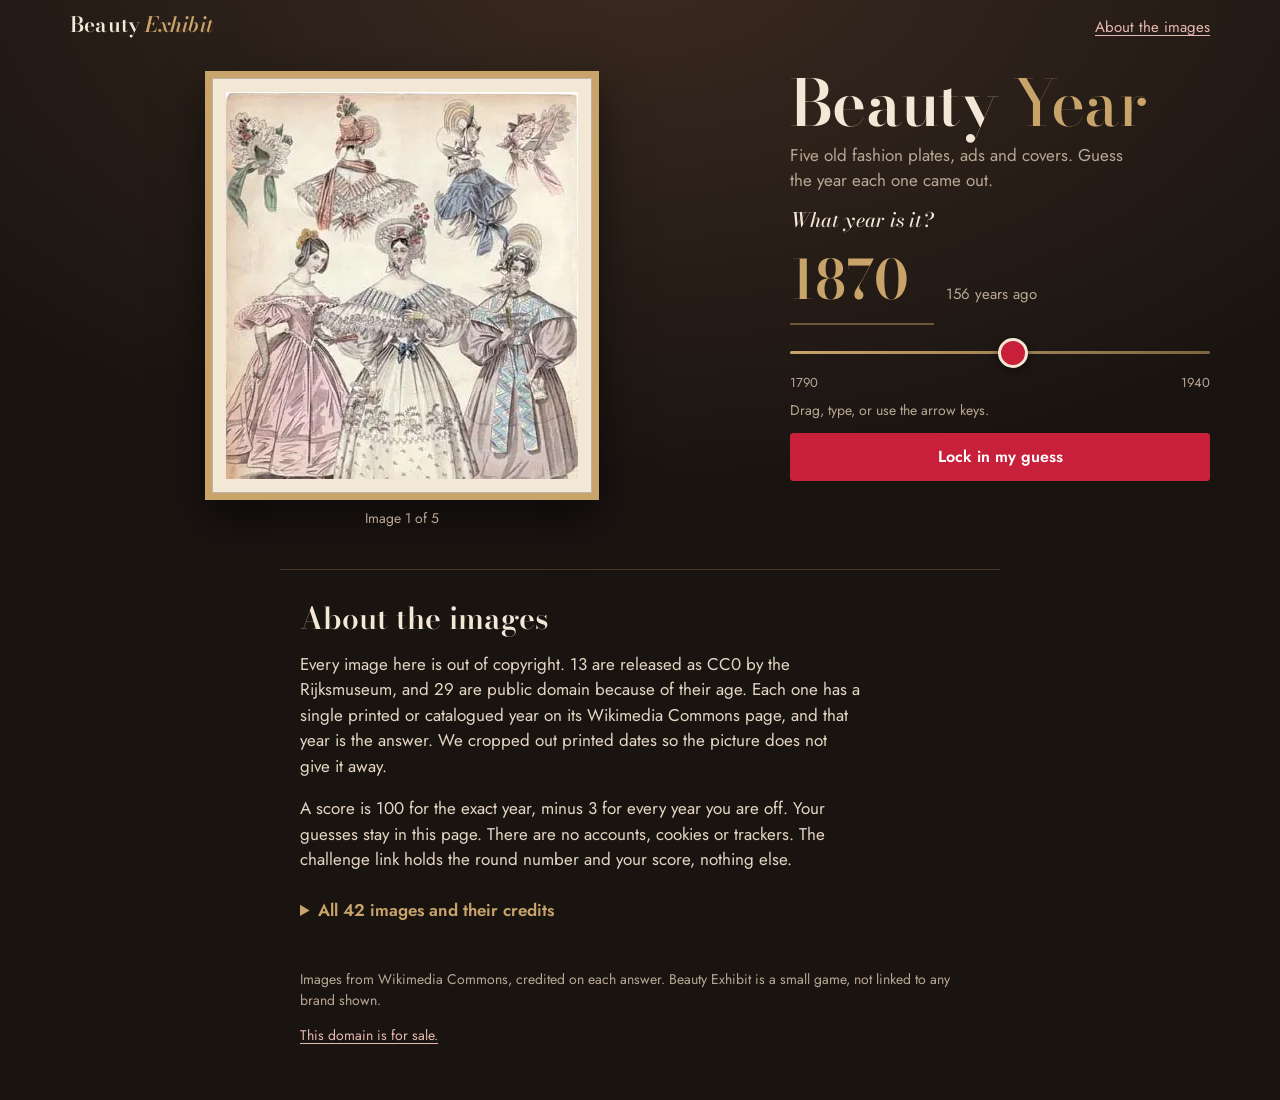
==== docs/index.html @ 49e8eef9 "Build to repo-root docs/ for Pages" ====
<!doctype html>
<html lang="en">
<head>
<meta charset="utf-8">
<meta name="viewport" content="width=device-width, initial-scale=1">
<meta name="robots" content="noindex,nofollow">
<title>Beauty Year: guess when it was the look</title>
<meta name="description" content="Five old fashion plates, ads and magazine covers. Guess the year of each one, then see the real date and the credit.">
<meta property="og:title" content="Beauty Year">
<meta property="og:description" content="Guess the year of five old beauty images. How close can you get?">
<meta property="og:image" content="https://evanmack45.github.io/beautyexhibit-preview/og.png">
<meta property="og:type" content="website">
<meta name="theme-color" content="#1a1411">
<link rel="preload" href="fonts/bodoni.woff2" as="font" type="font/woff2" crossorigin>
<link rel="preload" href="fonts/jost.woff2" as="font" type="font/woff2" crossorigin>
<link rel="preload" href="img/16.webp" as="image">
<link rel="stylesheet" href="style.css">
<link rel="icon" href="data:image/svg+xml,%3Csvg xmlns='http://www.w3.org/2000/svg' viewBox='0 0 32 32'%3E%3Crect x='5' y='3' width='22' height='26' fill='%23c9a46a'/%3E%3Crect x='9' y='7' width='14' height='18' fill='%23c8203a'/%3E%3C/svg%3E">
</head>
<body>
<header class="top">
  <a class="brand" href="./">Beauty <i>Exhibit</i></a>
  <a class="toplink" href="#about">About the images</a>
</header>
<main class="room" id="room" data-seed="20261125">
  <div class="intro">
    <h1>Beauty <i>Year</i></h1>
    <p class="lede">Five old fashion plates, ads and covers. Guess the year each one came out.</p>
    <p class="friend" id="friend-top" hidden></p>
  </div>
  <figure class="piece" id="piece">
    <div class="frame"><img id="art" src="img/16.webp" width="352" height="387" alt="Image 1 of 5. Huge balloon sleeves and hats loaded with ribbons." decoding="async"></div>
    <figcaption class="count" id="count">Image 1 of 5</figcaption>
  </figure>
  <div class="wall" id="wall" hidden aria-hidden="true"></div>
  <section class="panel" id="panel" aria-live="polite">
    <form class="guess" id="guess" novalidate>
      <label class="q" for="year-in">What year is it?</label>
      <div class="readout"><input id="year-in" class="year" inputmode="numeric" autocomplete="off" value="1870" aria-describedby="hint"><span class="ago" id="ago" aria-hidden="true"></span></div>
      <input id="slider" class="slider" type="range" min="1790" max="1940" step="1" value="1870" aria-label="Year slider">
      <div class="ends" aria-hidden="true"><span>1790</span><span>1940</span></div>
      <p class="hint" id="hint">Drag, type, or use the arrow keys.</p>
      <button class="btn hot" id="lock" type="submit">Lock in my guess</button>
    </form>
    <div class="label" id="label" hidden>
      <p class="answer"><span class="big" id="a-year"></span><span class="off" id="a-off"></span></p>
      <div class="line" id="a-line" aria-hidden="true"><i class="tick g"></i><i class="tick t"></i></div>
      <p class="key" aria-hidden="true"><i class="tick t"></i>Real year <i class="tick g"></i>Your guess</p>
      <p class="pts" id="a-pts"></p>
      <p class="look" id="a-look"></p>
      <p class="then" id="a-then"></p>
      <p class="credit" id="a-credit"></p>
      <button class="btn hot" id="next" type="button">Next image</button>
    </div>
    <div class="end" id="end" hidden>
      <p class="friend" id="friend" hidden></p>
      <p class="final"><span class="big" id="e-score"></span><span class="of">out of 500</span></p>
      <p class="verdict" id="e-verdict"></p>
      <ol class="recap" id="recap"></ol>
      <div class="actions">
        <button type="button" class="btn hot" id="save">Save score card</button>
        <button type="button" class="btn" id="copy">Copy challenge link</button>
        <button type="button" class="btn ghost" id="again">Play new images</button>
      </div>
      <p class="msg" id="msg" aria-live="polite"></p>
    </div>
    <noscript><p class="msg">Guessing needs JavaScript. Here is the first image to look at. It is from 1833.</p></noscript>
  </section>
</main>
<section class="about" id="about" aria-labelledby="about-h">
  <h2 id="about-h">About the images</h2>
  <p>Every image here is out of copyright. 13 are released as CC0 by the Rijksmuseum, and 29 are public domain because of their age. Each one has a single printed or catalogued year on its Wikimedia Commons page, and that year is the answer. We cropped out printed dates so the picture does not give it away.</p>
  <p>A score is 100 for the exact year, minus 3 for every year you are off. Your guesses stay in this page. There are no accounts, cookies or trackers. The challenge link holds the round number and your score, nothing else.</p>
  <details class="all">
    <summary>All 42 images and their credits</summary>
    <ul><li><span class="yr">1808</span> <a href="https://commons.wikimedia.org/wiki/File:Kensington_Garden_dresses_for_June,_fashion_plate_from_Le_Beau_Monde,_unknown_illustrator,_1808.jpg">Kensington Garden dresses for June, Le Beau Monde</a>. Public domain.</li><li><span class="yr">1817</span> <a href="https://commons.wikimedia.org/wiki/File:Incroyables_et_Merveilleuses,_1817,_Merveilleuse,_No._31_Toilette_de_Spectacle.,_RP-P-2009-1503.jpg">Toilette de Spectacle, Incroyables et Merveilleuses, Rijksmuseum</a>. CC0 1.0.</li><li><span class="yr">1829</span> <a href="https://commons.wikimedia.org/wiki/File:Journal_des_Dames_et_des_Modes,_Costumes_Parisiens,_25_avril_1829,_(2689)_Mode_de_Longchamp_(..),_RP-P-2009-2544.jpg">Costumes Parisiens, Journal des Dames et des Modes, Rijksmuseum</a>. CC0 1.0.</li><li><span class="yr">1833</span> <a href="https://commons.wikimedia.org/wiki/File:1833_fashion_plate.jpg">Fashion plate, University of Washington collection</a>. Public domain.</li><li><span class="yr">1837</span> <a href="https://commons.wikimedia.org/wiki/File:Petit_Courrier_des_Dames,_15_avril_1837,_No._1342_Modes_de_Longchamp_(..),_RP-P-OB-103.226.jpg">Modes de Longchamp, Petit Courrier des Dames, Rijksmuseum</a>. CC0 1.0.</li><li><span class="yr">1853</span> <a href="https://commons.wikimedia.org/wiki/File:Hand-colored_fashion_plate_1853.jpg">Le Moniteur de la Mode, plate by Jules David, Jules David</a>. Public domain.</li><li><span class="yr">1857</span> <a href="https://commons.wikimedia.org/wiki/File:1857Le_Journal_des_Demoiselles.png">Le Journal des Demoiselles, plate by Laure Noël, Laure Noël</a>. Public domain.</li><li><span class="yr">1861</span> <a href="https://commons.wikimedia.org/wiki/File:Wedding_Dress_fashion_plate_for_the_Englishwoman%27s_Domestic_Magazine_1861.jpeg">Wedding dress, Englishwoman's Domestic Magazine, Jules David</a>. Public domain.</li><li><span class="yr">1865</span> <a href="https://commons.wikimedia.org/wiki/File:Fashion_plate_(The_immense_shawl,point_de_gaze_or_application_d%27Angleterre).jpg">The immense lace shawl, fashion plate, collection Maciet</a>. Public domain.</li><li><span class="yr">1869</span> <a href="https://commons.wikimedia.org/wiki/File:1869_Fashion_Plate.jpg">Fashion plate, Manby &amp; Balding, Paris</a>. Public domain.</li><li><span class="yr">1869</span> <a href="https://commons.wikimedia.org/wiki/File:Dobbins%27_medicated_toilet_soap,_advertising,_1869.jpg">Dobbins' Medicated Toilet Soap, advertising, Lithograph by Jacob Haehnlen, Philadelphia. Copyright by J.B. Dobbins.</a>. Public domain.</li><li><span class="yr">1877</span> <a href="https://commons.wikimedia.org/wiki/File:Les_Modes_Parisiennes,_1877,_No._1761_Mod%C3%A8les_des_Grands_Magasins_(..),_RP-P-OB-103.518.jpg">Les Modes Parisiennes, Modèles des Grands Magasins, Rijksmuseum</a>. CC0 1.0.</li><li><span class="yr">1881</span> <a href="https://commons.wikimedia.org/wiki/File:Dames-modegids,_1_februari_1881,_No._630,_RP-P-OB-103.023.jpg">Dames-modegids, Rijksmuseum</a>. CC0 1.0.</li><li><span class="yr">1889</span> <a href="https://commons.wikimedia.org/wiki/File:Journal_des_Demoiselles,_1_mai_1889,_No._4727_Toilettes_de_Melle_Thirion,_RP-P-2009-3738.jpg">Toilettes, Journal des Demoiselles, Rijksmuseum</a>. CC0 1.0.</li><li><span class="yr">1890</span> <a href="https://commons.wikimedia.org/wiki/File:La_Diaphane._Poudre_de_Riz_,_1890,_RP-P-1912-2481.jpg">La Diaphane, Poudre de Riz poster, Rijksmuseum</a>. CC0 1.0.</li><li><span class="yr">1893</span> <a href="https://commons.wikimedia.org/wiki/File:Le_Moniteur_de_la_Mode,_1893,_Nr._2907,_No._33_Toilettes_de_Mad.e_benoit,_RP-P-2009-3753.jpg">Toilettes, Le Moniteur de la Mode, Rijksmuseum</a>. CC0 1.0.</li><li><span class="yr">1896</span> <a href="https://commons.wikimedia.org/wiki/File:Mucha_-Lance_Parfum_Rodo.jpg">Lance Parfum Rodo, poster by Alphonse Mucha, Alphonse Mucha</a>. Public domain.</li><li><span class="yr">1897</span> <a href="https://commons.wikimedia.org/wiki/File:Model%C3%A8s_de_Madame_Carlier_1897.jpg">Hats, The Millinery Trade Review, New York, &quot;Casimir&quot;</a>. Public domain.</li><li><span class="yr">1904</span> <a href="https://commons.wikimedia.org/wiki/File:Frock_Coat_April_1904.jpg">Wedding party, Fashion magazine, Fashion (magazine)</a>. Public domain.</li><li><span class="yr">1907</span> <a href="https://commons.wikimedia.org/wiki/File:Golfing_costume_1907.jpg">Golfing costume, Johann Hermann Bogdan Kandyuk (1866-1918)</a>. Public domain.</li><li><span class="yr">1907</span> <a href="https://commons.wikimedia.org/wiki/File:Pears%27_soap_Otto_of_Rose_1907,_advertisement.jpg">Pears' Otto of Rose soap advertisement</a>. Public domain.</li><li><span class="yr">1909</span> <a href="https://commons.wikimedia.org/wiki/File:Fashion_Plate_1909.jpg">Fashion plate</a>. Public domain.</li><li><span class="yr">1910</span> <a href="https://commons.wikimedia.org/wiki/File:1910_Fashion_Plate.jpg">Fashion plate</a>. Public domain.</li><li><span class="yr">1911</span> <a href="https://commons.wikimedia.org/wiki/File:Leopoldo_Metlicovitz_-_Poster_Lauris_Sauz%C3%A9_Fr%C3%A8res_Paris.jpg">Parfum Lauris, poster by Leopoldo Metlicovitz, Leopoldo Metlikovicz</a>. Public domain.</li><li><span class="yr">1911</span> <a href="https://commons.wikimedia.org/wiki/File:Harry_Watrous_cover_Ladies_Home_Journal_--1_March_1911.jpg">Ladies' Home Journal cover by Harry Watrous, Harry Willson Watrous</a>. Public domain.</li><li><span class="yr">1913</span> <a href="https://commons.wikimedia.org/wiki/File:A_Woman_Standing_On_A_Terrace,_by_Will_Hammell_-_Vogue,_August_1,_1913.jpg">Vogue cover by Will Hammell, Will Hammell (1888-1963)</a>. Public domain.</li><li><span class="yr">1915</span> <a href="https://commons.wikimedia.org/wiki/File:Gazette_du_Bon_Ton_fashion_plate_1915_rain.jpg">Gazette du Bon Ton plate by Valentine Gross, Valentine Gross (1887–1968)</a>. Public domain.</li><li><span class="yr">1917</span> <a href="https://commons.wikimedia.org/wiki/File:Chanel_jersey_casual_wear_1917,.jpg">Jersey day wear, Les Élégances Parisiennes</a>. Public domain.</li><li><span class="yr">1917</span> <a href="https://commons.wikimedia.org/wiki/File:Vogue,_portada_de_mayo_de_1917.jpg">Vogue cover by Georges Lepape, Georges Lepape (1887–1971)</a>. Public domain.</li><li><span class="yr">1918</span> <a href="https://commons.wikimedia.org/wiki/File:Vogue_cover_April_1st,_1918,_by_George_Wolfe_Plank.jpg">Vogue cover by George Wolfe Plank, George Wolfe Plank (1883–1965)</a>. Public domain.</li><li><span class="yr">1919</span> <a href="https://commons.wikimedia.org/wiki/File:Woman%27s_Home_Companion_1919_-_Jonteel_face_powder.png">Jonteel face powder advertisement, George D. Buckley</a>. Public domain.</li><li><span class="yr">1919</span> <a href="https://commons.wikimedia.org/wiki/File:George_Barbier_-_Laissez-moi_seule!.jpg">Laissez-moi seule!, plate by George Barbier, George Barbier</a>. Public domain.</li><li><span class="yr">1919</span> <a href="https://commons.wikimedia.org/wiki/File:Vogue_cover,_July_1st,_1919,_by_Helen_Dryden.jpg">Vogue cover by Helen Dryden, Helen Dryden (1882–1972)</a>. Public domain.</li><li><span class="yr">1920</span> <a href="https://commons.wikimedia.org/wiki/File:Vogue_cover,_June_1st,_1920,_by_Helen_Dryden.jpg">Vogue cover by Helen Dryden, Helen Dryden (1882–1972)</a>. Public domain.</li><li><span class="yr">1922</span> <a href="https://commons.wikimedia.org/wiki/File:Rigaud%27s_Mary_Garden_Face_Powder_Ad_1922.jpg">Rigaud's Mary Garden face powder advertisement, Mishkin</a>. Public domain.</li><li><span class="yr">1922</span> <a href="https://commons.wikimedia.org/wiki/File:Magazine_cover_The_Delineator_June_1922_man_and_woman_in_garden.jpg">The Delineator cover</a>. Public domain.</li><li><span class="yr">1924</span> <a href="https://commons.wikimedia.org/wiki/File:Cutex-1924.jpg">Cutex nail polish advertisement</a>. Public domain.</li><li><span class="yr">1924</span> <a href="https://commons.wikimedia.org/wiki/File:Art_-_Go%C3%BBt_-_Beaut%C3%A9,_Feuillets_de_l%27_%C3%A9l%C3%A9gance_f%C3%A9minine,_Janvier_1924,_No._41,_4e_Ann%C3%A9e,_p._9_Caroline.-Cr%C3%A9ation_Philippe_et_Gaston,_RP-P-2009-4183-9A.jpg">Caroline, Art - Goût - Beauté, Rijksmuseum</a>. CC0 1.0.</li><li><span class="yr">1924</span> <a href="https://commons.wikimedia.org/wiki/File:Art_-_Go%C3%BBt_-_Beaut%C3%A9,_Feuillets_de_l%27_%C3%A9l%C3%A9gance_f%C3%A9minine,_Janvier_1924,_No._41,_4e_Ann%C3%A9e,_p._12_Cr%C3%A9ation_Jean_Patou_Cr%C3%A9ation_Beer,_RP-P-2009-4183-12A.jpg">Garçonne and Grande Passion, Art - Goût - Beauté, Rijksmuseum</a>. CC0 1.0.</li><li><span class="yr">1926</span> <a href="https://commons.wikimedia.org/wiki/File:Art_-_Go%C3%BBt_-_Beaut%C3%A9,_Feuillets_de_l%27_%C3%A9l%C3%A9gance_f%C3%A9minine,_F%C3%A9vrier_1926,_No._66,_6e_Ann%C3%A9e,_p._12_Cr%C3%A9ation_Premet_Cr%C3%A9ation_Doeuillet,_RP-P-2009-4182-12A.jpg">Pour le soir and Mirliton, Art - Goût - Beauté, Rijksmuseum</a>. CC0 1.0.</li><li><span class="yr">1926</span> <a href="https://commons.wikimedia.org/wiki/File:Art_-_Go%C3%BBt_-_Beaut%C3%A9,_Feuillets_de_l%27_%C3%A9l%C3%A9gance_f%C3%A9minine,_F%C3%A9vrier_1926,_No._66,_6e_Ann%C3%A9e,_p._23,_RP-P-2009-4182-23.jpg">Hats by Jeanne Duc, Art - Goût - Beauté, Rijksmuseum</a>. CC0 1.0.</li><li><span class="yr">1928</span> <a href="https://commons.wikimedia.org/wiki/File:Art_-_Go%C3%BBt_-_Beaut%C3%A9,_Feuillets_de_l%27_%C3%A9l%C3%A9gance_f%C3%A9minine,_Novembre_1928,_No._99,_9e_Ann%C3%A9e,_p._10,_RP-P-2009-1921-10.jpg">Art - Goût - Beauté, Rijksmuseum</a>. CC0 1.0.</li></ul>
  </details>
</section>
<footer class="foot">
  <p>Images from Wikimedia Commons, credited on each answer. Beauty Exhibit is a small game, not linked to any brand shown.</p>
  <p><a href="https://www.afternic.com/domain/beautyexhibit.com">This domain is for sale.</a></p>
</footer>
<script type="application/json" id="images">[{"id":"0","year":1808,"title":"Kensington Garden dresses for June, Le Beau Monde","artist":"","look":"Very high waists, white muslin and deep bonnets.","license":"Public domain","licenseTags":["PD-old-100-expired","PD-old-X-expired"],"source":"https://commons.wikimedia.org/wiki/File:Kensington_Garden_dresses_for_June,_fashion_plate_from_Le_Beau_Monde,_unknown_illustrator,_1808.jpg","holder":"","w":436,"h":602},{"id":"4","year":1817,"title":"Toilette de Spectacle, Incroyables et Merveilleuses","artist":"Rijksmuseum","look":"Waist right under the bust, short puffed sleeves, hair piled with feathers.","license":"CC0 1.0","licenseTags":["CC-zero"],"source":"https://commons.wikimedia.org/wiki/File:Incroyables_et_Merveilleuses,_1817,_Merveilleuse,_No._31_Toilette_de_Spectacle.,_RP-P-2009-1503.jpg","holder":"Rijksmuseum","w":777,"h":1000},{"id":"7","year":1829,"title":"Costumes Parisiens, Journal des Dames et des Modes","artist":"Rijksmuseum","look":"Huge hats, wide puffed sleeves and a belted waist.","license":"CC0 1.0","licenseTags":["CC-zero"],"source":"https://commons.wikimedia.org/wiki/File:Journal_des_Dames_et_des_Modes,_Costumes_Parisiens,_25_avril_1829,_(2689)_Mode_de_Longchamp_(..),_RP-P-2009-2544.jpg","holder":"Rijksmuseum","w":775,"h":1000},{"id":"16","year":1833,"title":"Fashion plate, University of Washington collection","artist":"","look":"Huge balloon sleeves and hats loaded with ribbons.","license":"Public domain","licenseTags":["PD-old-100"],"source":"https://commons.wikimedia.org/wiki/File:1833_fashion_plate.jpg","holder":"","w":352,"h":387},{"id":"18","year":1837,"title":"Modes de Longchamp, Petit Courrier des Dames","artist":"Rijksmuseum","look":"Bonnets that frame the face, sleeves narrowing at the top.","license":"CC0 1.0","licenseTags":["CC-zero"],"source":"https://commons.wikimedia.org/wiki/File:Petit_Courrier_des_Dames,_15_avril_1837,_No._1342_Modes_de_Longchamp_(..),_RP-P-OB-103.226.jpg","holder":"Rijksmuseum","w":800,"h":822},{"id":"34","year":1853,"title":"Le Moniteur de la Mode, plate by Jules David","artist":"Jules David","look":"Center-parted hair, bare shoulders, full skirts on petticoats.","license":"Public domain","licenseTags":["PD-old-auto"],"source":"https://commons.wikimedia.org/wiki/File:Hand-colored_fashion_plate_1853.jpg","holder":"","w":356,"h":424},{"id":"36","year":1857,"title":"Le Journal des Demoiselles, plate by Laure Noël","artist":"Laure Noël","look":"Tiered skirts swelling over a cage crinoline.","license":"Public domain","licenseTags":["PD-old-100-expired","PD-old-X-expired"],"source":"https://commons.wikimedia.org/wiki/File:1857Le_Journal_des_Demoiselles.png","holder":"","w":800,"h":897},{"id":"37","year":1861,"title":"Wedding dress, Englishwoman's Domestic Magazine","artist":"Jules David","look":"Long veil, lace and a crinoline at full width.","license":"Public domain","licenseTags":["PD-old-auto"],"source":"https://commons.wikimedia.org/wiki/File:Wedding_Dress_fashion_plate_for_the_Englishwoman%27s_Domestic_Magazine_1861.jpeg","holder":"","w":408,"h":432},{"id":"38","year":1865,"title":"The immense lace shawl, fashion plate","artist":"collection Maciet","look":"Hair swept up with a wreath, the skirt pushed back behind.","license":"Public domain","licenseTags":["PD-old-100"],"source":"https://commons.wikimedia.org/wiki/File:Fashion_plate_(The_immense_shawl,point_de_gaze_or_application_d%27Angleterre).jpg","holder":"","w":770,"h":1000},{"id":"56","year":1869,"title":"Fashion plate, Manby & Balding, Paris","artist":"","look":"Skirt volume pushed toward the back.","license":"Public domain","licenseTags":["PD-old"],"source":"https://commons.wikimedia.org/wiki/File:1869_Fashion_Plate.jpg","holder":"","w":638,"h":399},{"id":"280","year":1869,"title":"Dobbins' Medicated Toilet Soap, advertising","artist":"Lithograph by Jacob Haehnlen, Philadelphia. Copyright by J.B. Dobbins.","look":"A parlor of wide skirts selling soap with flowers.","license":"Public domain","licenseTags":["PD-US-1923","PD-US-expired"],"source":"https://commons.wikimedia.org/wiki/File:Dobbins%27_medicated_toilet_soap,_advertising,_1869.jpg","holder":"","w":800,"h":956},{"id":"109","year":1877,"title":"Les Modes Parisiennes, Modèles des Grands Magasins","artist":"Rijksmuseum","look":"Long narrow trains and bodices fitted over the hips.","license":"CC0 1.0","licenseTags":["CC-zero"],"source":"https://commons.wikimedia.org/wiki/File:Les_Modes_Parisiennes,_1877,_No._1761_Mod%C3%A8les_des_Grands_Magasins_(..),_RP-P-OB-103.518.jpg","holder":"Rijksmuseum","w":800,"h":899},{"id":"126","year":1881,"title":"Dames-modegids","artist":"Rijksmuseum","look":"Tight bodices, swags of fabric and small hats.","license":"CC0 1.0","licenseTags":["CC-zero"],"source":"https://commons.wikimedia.org/wiki/File:Dames-modegids,_1_februari_1881,_No._630,_RP-P-OB-103.023.jpg","holder":"Rijksmuseum","w":800,"h":917},{"id":"133","year":1889,"title":"Toilettes, Journal des Demoiselles","artist":"Rijksmuseum","look":"Bustles at the back and tall hats.","license":"CC0 1.0","licenseTags":["CC-zero"],"source":"https://commons.wikimedia.org/wiki/File:Journal_des_Demoiselles,_1_mai_1889,_No._4727_Toilettes_de_Melle_Thirion,_RP-P-2009-3738.jpg","holder":"Rijksmuseum","w":800,"h":439},{"id":"278","year":1890,"title":"La Diaphane, Poudre de Riz poster","artist":"Rijksmuseum","look":"Rice powder sold with a famous actress and a lot of white.","license":"CC0 1.0","licenseTags":["CC-zero"],"source":"https://commons.wikimedia.org/wiki/File:La_Diaphane._Poudre_de_Riz_,_1890,_RP-P-1912-2481.jpg","holder":"Rijksmuseum","w":714,"h":1000},{"id":"142","year":1893,"title":"Toilettes, Le Moniteur de la Mode","artist":"Rijksmuseum","look":"Leg-of-mutton sleeves, huge at the shoulder.","license":"CC0 1.0","licenseTags":["CC-zero"],"source":"https://commons.wikimedia.org/wiki/File:Le_Moniteur_de_la_Mode,_1893,_Nr._2907,_No._33_Toilettes_de_Mad.e_benoit,_RP-P-2009-3753.jpg","holder":"Rijksmuseum","w":800,"h":851},{"id":"264","year":1896,"title":"Lance Parfum Rodo, poster by Alphonse Mucha","artist":"Alphonse Mucha","look":"Flowing red hair and Art Nouveau curves.","license":"Public domain","licenseTags":["PD-old-X-expired","PD-old-auto-expired"],"source":"https://commons.wikimedia.org/wiki/File:Mucha_-Lance_Parfum_Rodo.jpg","holder":"","w":714,"h":1000},{"id":"151","year":1897,"title":"Hats, The Millinery Trade Review, New York","artist":"\"Casimir\"","look":"Hats piled with flowers and feathers, hair rolled up.","license":"Public domain","licenseTags":["PD-US"],"source":"https://commons.wikimedia.org/wiki/File:Model%C3%A8s_de_Madame_Carlier_1897.jpg","holder":"","w":784,"h":1000},{"id":"162","year":1904,"title":"Wedding party, Fashion magazine","artist":"Fashion (magazine)","look":"High lace collars, pouched bodices and frock coats.","license":"Public domain","licenseTags":["PD-US"],"source":"https://commons.wikimedia.org/wiki/File:Frock_Coat_April_1904.jpg","holder":"","w":799,"h":1000},{"id":"160","year":1907,"title":"Golfing costume","artist":"Johann Hermann Bogdan Kandyuk (1866-1918)","look":"A sporty tweed suit, wide-brimmed cap and tiny waist.","license":"Public domain","licenseTags":["PD-old-X-expired","PD-old-auto-expired"],"source":"https://commons.wikimedia.org/wiki/File:Golfing_costume_1907.jpg","holder":"","w":398,"h":698},{"id":"253","year":1907,"title":"Pears' Otto of Rose soap advertisement","artist":"","look":"A fur muff, a big hat and soap for the complexion.","license":"Public domain","licenseTags":["PD-old"],"source":"https://commons.wikimedia.org/wiki/File:Pears%27_soap_Otto_of_Rose_1907,_advertisement.jpg","holder":"","w":691,"h":1000},{"id":"161","year":1909,"title":"Fashion plate","artist":"","look":"Wide hats and long straight lines.","license":"Public domain","licenseTags":["PD-UK-unknown","PD-US-expired"],"source":"https://commons.wikimedia.org/wiki/File:Fashion_Plate_1909.jpg","holder":"","w":728,"h":1000},{"id":"183","year":1910,"title":"Fashion plate","artist":"","look":"Blouses and high-waisted skirts, hats tipped forward.","license":"Public domain","licenseTags":["PD-old"],"source":"https://commons.wikimedia.org/wiki/File:1910_Fashion_Plate.jpg","holder":"","w":645,"h":889},{"id":"269","year":1911,"title":"Parfum Lauris, poster by Leopoldo Metlicovitz","artist":"Leopoldo Metlikovicz","look":"Bound hair, loose draped dress and a hand mirror.","license":"Public domain","licenseTags":["PD-old-70"],"source":"https://commons.wikimedia.org/wiki/File:Leopoldo_Metlicovitz_-_Poster_Lauris_Sauz%C3%A9_Fr%C3%A8res_Paris.jpg","holder":"","w":435,"h":570},{"id":"241","year":1911,"title":"Ladies' Home Journal cover by Harry Watrous","artist":"Harry Willson Watrous","look":"Tailored jackets, small hats and a dog at the table.","license":"Public domain","licenseTags":["PD-1923","PD-US-expired"],"source":"https://commons.wikimedia.org/wiki/File:Harry_Watrous_cover_Ladies_Home_Journal_--1_March_1911.jpg","holder":"","w":800,"h":964},{"id":"228","year":1913,"title":"Vogue cover by Will Hammell","artist":"Will Hammell (1888-1963)","look":"A slim blue column dress and a turban hat.","license":"Public domain","licenseTags":["PD-US"],"source":"https://commons.wikimedia.org/wiki/File:A_Woman_Standing_On_A_Terrace,_by_Will_Hammell_-_Vogue,_August_1,_1913.jpg","holder":"","w":682,"h":774},{"id":"185","year":1915,"title":"Gazette du Bon Ton plate by Valentine Gross","artist":"Valentine Gross (1887–1968)","look":"Full skirts cut above the ankle.","license":"Public domain","licenseTags":["PD-old-X-expired","PD-old-auto-expired"],"source":"https://commons.wikimedia.org/wiki/File:Gazette_du_Bon_Ton_fashion_plate_1915_rain.jpg","holder":"","w":750,"h":802},{"id":"190","year":1917,"title":"Jersey day wear, Les Élégances Parisiennes","artist":"","look":"Loose jersey jackets and skirts at mid-calf.","license":"Public domain","licenseTags":["PD-US"],"source":"https://commons.wikimedia.org/wiki/File:Chanel_jersey_casual_wear_1917,.jpg","holder":"","w":766,"h":951},{"id":"227","year":1917,"title":"Vogue cover by Georges Lepape","artist":"Georges Lepape (1887–1971)","look":"A bell-shaped skirt and a bobbed, simple look.","license":"Public domain","licenseTags":["PD-old-X-expired","PD-old-auto-expired"],"source":"https://commons.wikimedia.org/wiki/File:Vogue,_portada_de_mayo_de_1917.jpg","holder":"","w":367,"h":432},{"id":"229","year":1918,"title":"Vogue cover by George Wolfe Plank","artist":"George Wolfe Plank (1883–1965)","look":"A jeweled cap and a long dark gown with a trailing train.","license":"Public domain","licenseTags":["PD-US"],"source":"https://commons.wikimedia.org/wiki/File:Vogue_cover_April_1st,_1918,_by_George_Wolfe_Plank.jpg","holder":"","w":663,"h":819},{"id":"276","year":1919,"title":"Jonteel face powder advertisement","artist":"George D. Buckley","look":"Powder puffs and a soft, matte face.","license":"Public domain","licenseTags":["PD-1923","PD-US-expired"],"source":"https://commons.wikimedia.org/wiki/File:Woman%27s_Home_Companion_1919_-_Jonteel_face_powder.png","holder":"","w":337,"h":510},{"id":"204","year":1919,"title":"Laissez-moi seule!, plate by George Barbier","artist":"George Barbier","look":"A turban with a plume and a dress with a fishtail train.","license":"Public domain","licenseTags":["PD-old-70-1923","PD-old-70-expired","PD-old-X-expired"],"source":"https://commons.wikimedia.org/wiki/File:George_Barbier_-_Laissez-moi_seule!.jpg","holder":"","w":581,"h":657},{"id":"232","year":1919,"title":"Vogue cover by Helen Dryden","artist":"Helen Dryden (1882–1972)","look":"A parasol, white stockings and a short dark dress at the beach.","license":"Public domain","licenseTags":["PD-US"],"source":"https://commons.wikimedia.org/wiki/File:Vogue_cover,_July_1st,_1919,_by_Helen_Dryden.jpg","holder":"","w":680,"h":828},{"id":"234","year":1920,"title":"Vogue cover by Helen Dryden","artist":"Helen Dryden (1882–1972)","look":"Red lips, rouge and bobbed hair under a hat.","license":"Public domain","licenseTags":["PD-US"],"source":"https://commons.wikimedia.org/wiki/File:Vogue_cover,_June_1st,_1920,_by_Helen_Dryden.jpg","holder":"","w":688,"h":828},{"id":"275","year":1922,"title":"Rigaud's Mary Garden face powder advertisement","artist":"Mishkin","look":"Marcel-waved hair and a pearl choker.","license":"Public domain","licenseTags":["PD-US"],"source":"https://commons.wikimedia.org/wiki/File:Rigaud%27s_Mary_Garden_Face_Powder_Ad_1922.jpg","holder":"","w":457,"h":662},{"id":"242","year":1922,"title":"The Delineator cover","artist":"","look":"A loose summer dress and short wavy hair.","license":"Public domain","licenseTags":["PD-US-1923","PD-US-expired"],"source":"https://commons.wikimedia.org/wiki/File:Magazine_cover_The_Delineator_June_1922_man_and_woman_in_garden.jpg","holder":"","w":325,"h":376},{"id":"279","year":1924,"title":"Cutex nail polish advertisement","artist":"","look":"Glossy polished nails as the whole message.","license":"Public domain","licenseTags":["PD-old"],"source":"https://commons.wikimedia.org/wiki/File:Cutex-1924.jpg","holder":"","w":755,"h":1000},{"id":"214","year":1924,"title":"Caroline, Art - Goût - Beauté","artist":"Rijksmuseum","look":"A straight dropped-waist dress and close-cropped hair.","license":"CC0 1.0","licenseTags":["CC-zero"],"source":"https://commons.wikimedia.org/wiki/File:Art_-_Go%C3%BBt_-_Beaut%C3%A9,_Feuillets_de_l%27_%C3%A9l%C3%A9gance_f%C3%A9minine,_Janvier_1924,_No._41,_4e_Ann%C3%A9e,_p._9_Caroline.-Cr%C3%A9ation_Philippe_et_Gaston,_RP-P-2009-4183-9A.jpg","holder":"Rijksmuseum","w":456,"h":1000},{"id":"216","year":1924,"title":"Garçonne and Grande Passion, Art - Goût - Beauté","artist":"Rijksmuseum","look":"Bobbed hair and straight dresses for tea.","license":"CC0 1.0","licenseTags":["CC-zero"],"source":"https://commons.wikimedia.org/wiki/File:Art_-_Go%C3%BBt_-_Beaut%C3%A9,_Feuillets_de_l%27_%C3%A9l%C3%A9gance_f%C3%A9minine,_Janvier_1924,_No._41,_4e_Ann%C3%A9e,_p._12_Cr%C3%A9ation_Jean_Patou_Cr%C3%A9ation_Beer,_RP-P-2009-4183-12A.jpg","holder":"Rijksmuseum","w":595,"h":1000},{"id":"205","year":1926,"title":"Pour le soir and Mirliton, Art - Goût - Beauté","artist":"Rijksmuseum","look":"Knee-grazing fringe dresses and short cropped hair.","license":"CC0 1.0","licenseTags":["CC-zero"],"source":"https://commons.wikimedia.org/wiki/File:Art_-_Go%C3%BBt_-_Beaut%C3%A9,_Feuillets_de_l%27_%C3%A9l%C3%A9gance_f%C3%A9minine,_F%C3%A9vrier_1926,_No._66,_6e_Ann%C3%A9e,_p._12_Cr%C3%A9ation_Premet_Cr%C3%A9ation_Doeuillet,_RP-P-2009-4182-12A.jpg","holder":"Rijksmuseum","w":480,"h":1000},{"id":"211","year":1926,"title":"Hats by Jeanne Duc, Art - Goût - Beauté","artist":"Rijksmuseum","look":"Cloche hats pulled down to the eyebrows.","license":"CC0 1.0","licenseTags":["CC-zero"],"source":"https://commons.wikimedia.org/wiki/File:Art_-_Go%C3%BBt_-_Beaut%C3%A9,_Feuillets_de_l%27_%C3%A9l%C3%A9gance_f%C3%A9minine,_F%C3%A9vrier_1926,_No._66,_6e_Ann%C3%A9e,_p._23,_RP-P-2009-4182-23.jpg","holder":"Rijksmuseum","w":750,"h":1000},{"id":"224","year":1928,"title":"Art - Goût - Beauté","artist":"Rijksmuseum","look":"Short hems at the knee and slim, boyish lines.","license":"CC0 1.0","licenseTags":["CC-zero"],"source":"https://commons.wikimedia.org/wiki/File:Art_-_Go%C3%BBt_-_Beaut%C3%A9,_Feuillets_de_l%27_%C3%A9l%C3%A9gance_f%C3%A9minine,_Novembre_1928,_No._99,_9e_Ann%C3%A9e,_p._10,_RP-P-2009-1921-10.jpg","holder":"Rijksmuseum","w":693,"h":1000}]</script>
<script type="module" src="app.js"></script>
</body>
</html>
---- docs/style.css ----
@font-face { font-family: "Bodoni Moda"; src: url(fonts/bodoni.woff2) format("woff2"); font-weight: 400 900; font-style: normal; font-display: swap; }
@font-face { font-family: "Bodoni Moda"; src: url(fonts/bodoni-italic.woff2) format("woff2"); font-weight: 400 900; font-style: italic; font-display: swap; }
@font-face { font-family: "Jost"; src: url(fonts/jost.woff2) format("woff2"); font-weight: 100 900; font-display: swap; }

:root {
  --wall: #1a1411; --wall2: #241b16; --cream: #f3e7d6; --ink: #241913; --gold: #c9a46a; --red: #c8203a; --blush: #e8b9b0; --mute: #b9a794;
  --display: "Bodoni Moda", "Didot", Georgia, serif; --body: "Jost", "Futura", "Century Gothic", sans-serif;
}
* { box-sizing: border-box; }
[hidden] { display: none !important; }
html { -webkit-text-size-adjust: 100%; }
body {
  margin: 0; color: var(--cream); font: 400 17px/1.5 var(--body);
  background: radial-gradient(ellipse 70% 520px at 50% -40px, #3a2a20 0%, rgba(58, 42, 32, 0) 100%) no-repeat, var(--wall);
  min-height: 100vh;
}
a { color: var(--blush); text-underline-offset: 3px; }
a:hover { color: var(--cream); }
:focus-visible { outline: 3px solid var(--gold); outline-offset: 3px; }

.top { display: flex; justify-content: space-between; align-items: baseline; padding: 14px 20px; max-width: 1180px; margin: 0 auto; }
.brand { font: 600 21px/1 var(--display); color: var(--cream); text-decoration: none; letter-spacing: 0.01em; }
.brand i { color: var(--gold); }
.toplink { font-size: 15px; }

.room { max-width: 1180px; margin: 0 auto; padding: 4px 20px 40px; display: grid; gap: 14px; }
h1 { font: 600 44px/1 var(--display); margin: 0; letter-spacing: -0.01em; }
h1 i { color: var(--gold); font-style: normal; font-weight: 500; }
.lede { margin: 8px 0 0; color: var(--mute); max-width: 34ch; font-size: 16px; }
.friend { margin: 10px 0 0; color: var(--ink); background: var(--blush); padding: 8px 12px; border-radius: 3px; font-weight: 600; font-size: 15px; display: inline-block; }

.piece { margin: 0; display: flex; flex-direction: column; align-items: center; }
.frame { background: var(--cream); padding: 10px; border: 5px solid var(--gold); box-shadow: 0 18px 40px rgba(0, 0, 0, 0.55), inset 0 0 0 1px rgba(36, 25, 19, 0.25); line-height: 0; }
.frame img { display: block; max-height: 42vh; max-height: 42svh; width: auto; max-width: 100%; height: auto; background: #d9cbb7; }
.count { margin-top: 8px; font-size: 14px; color: var(--mute); }

.panel { width: 100%; max-width: 460px; justify-self: center; }
.guess { display: grid; gap: 6px; }
.q { font: italic 500 20px/1.2 var(--display); color: var(--cream); }
.readout { display: flex; align-items: baseline; gap: 12px; }
.year {
  width: 4.1ch; font: 600 54px/1 var(--display); color: var(--gold); background: transparent; border: 0; border-bottom: 2px solid rgba(201, 164, 106, 0.45);
  padding: 0 0 2px; font-variant-numeric: lining-nums tabular-nums; border-radius: 0;
}
.year:focus-visible { outline: none; border-bottom-color: var(--gold); }
.year[aria-invalid="true"] { color: var(--blush); border-bottom-color: var(--red); }
.ago { color: var(--mute); font-size: 15px; }
.slider { -webkit-appearance: none; appearance: none; width: 100%; height: 44px; background: transparent; margin: 0; cursor: pointer; }
.slider::-webkit-slider-runnable-track { height: 3px; background: linear-gradient(90deg, var(--gold), #7d6440); border-radius: 2px; }
.slider::-moz-range-track { height: 3px; background: var(--gold); border-radius: 2px; }
.slider::-webkit-slider-thumb { -webkit-appearance: none; width: 30px; height: 30px; margin-top: -13.5px; border-radius: 50%; background: var(--red); border: 3px solid var(--cream); box-shadow: 0 2px 8px rgba(0, 0, 0, 0.5); }
.slider::-moz-range-thumb { width: 24px; height: 24px; border-radius: 50%; background: var(--red); border: 3px solid var(--cream); }
.ends { display: flex; justify-content: space-between; font-size: 13px; color: var(--mute); margin-top: -8px; }
.hint { margin: 2px 0 6px; font-size: 14px; color: var(--mute); min-height: 21px; }
.hint.err { color: var(--blush); font-weight: 600; }

.btn {
  font: 600 16px/1 var(--body); padding: 14px 20px; min-height: 48px; border-radius: 3px; cursor: pointer;
  border: 1.5px solid var(--gold); background: transparent; color: var(--cream);
}
.btn:hover { background: rgba(201, 164, 106, 0.14); }
.btn.hot { background: var(--red); border-color: var(--red); color: #fff; }
.btn.hot:hover { background: #a8172f; }
.btn.ghost { border-color: transparent; color: var(--blush); text-decoration: underline; text-underline-offset: 3px; }

.label { background: var(--cream); color: var(--ink); padding: 18px 20px 20px; border-radius: 2px; box-shadow: 0 10px 30px rgba(0, 0, 0, 0.45); }
.label a { color: #8a1426; }
.answer { margin: 0; display: flex; align-items: baseline; gap: 14px; flex-wrap: wrap; }
.big { font: 600 54px/1 var(--display); font-variant-numeric: lining-nums; }
.label .big { color: var(--red); }
.off { font-size: 16px; font-weight: 600; }
.line { position: relative; height: 18px; margin: 14px 0 6px; border-bottom: 2px solid rgba(36, 25, 19, 0.3); }
.tick { position: absolute; bottom: -7px; width: 12px; height: 12px; margin-left: -6px; border-radius: 50%; }
.tick.g { border: 2.5px solid var(--ink); background: var(--cream); }
.tick.t { background: var(--red); }
.pts { margin: 4px 0 10px; font: italic 600 22px/1.2 var(--display); }
.look, .then { margin: 0 0 8px; font-size: 16px; }
.then { color: #5a4636; }
.credit { margin: 12px 0 16px; padding-top: 10px; border-top: 1px solid rgba(36, 25, 19, 0.2); font-size: 14px; color: #4d3b2e; }
.label .btn.hot { width: 100%; }

.end { display: grid; gap: 4px; }
.final { margin: 0; display: flex; align-items: baseline; gap: 12px; }
.end .big { font-size: 96px; color: var(--gold); }
.of { color: var(--mute); font-size: 16px; }
.verdict { margin: 0 0 8px; font: italic 500 26px/1.2 var(--display); }
.recap { list-style: none; padding: 0; margin: 4px 0 14px; display: grid; gap: 8px; }
.recap li { display: flex; gap: 12px; align-items: center; font-size: 15px; }
.recap img { width: 46px; height: 58px; object-fit: cover; border: 2px solid var(--gold); }
.recap b { font: 600 20px/1 var(--display); color: var(--cream); margin-right: 6px; }
.actions { display: flex; flex-wrap: wrap; gap: 10px; }
.msg { margin: 8px 0 0; font-size: 15px; color: var(--mute); overflow-wrap: anywhere; }

.about { max-width: 720px; margin: 0 auto; padding: 32px 20px 12px; border-top: 1px solid rgba(201, 164, 106, 0.25); }
.about h2 { font: 600 30px/1.1 var(--display); margin: 0 0 12px; }
.about p { color: #e4d6c3; max-width: 560px; }
.all summary { cursor: pointer; color: var(--gold); font-weight: 600; padding: 8px 0; }
.all ul { padding-left: 0; list-style: none; font-size: 14px; }
.all li { padding: 5px 0; border-bottom: 1px solid rgba(201, 164, 106, 0.14); }
.yr { font: 600 16px var(--display); color: var(--gold); margin-right: 6px; }
.foot { max-width: 720px; margin: 0 auto; padding: 12px 20px 40px; font-size: 14px; color: var(--mute); }

@media (min-width: 900px) {
  .room { grid-template-columns: minmax(0, 1fr) 420px; grid-template-rows: auto 1fr; column-gap: 56px; padding-top: 18px; align-items: start; }
  .piece { grid-column: 1; grid-row: 1 / span 2; }
  .intro, .panel { grid-column: 2; }
  .panel { justify-self: stretch; }
  .frame { padding: 14px; border-width: 7px; }
  .frame img { max-height: 70vh; }
  h1 { font-size: 64px; }
  .lede { font-size: 17px; }
}
@media (prefers-reduced-motion: no-preference) {
  .label, .end { animation: rise 0.35s ease-out; }
  @keyframes rise { from { opacity: 0; transform: translateY(8px); } to { opacity: 1; transform: none; } }
}

.key { display: flex; align-items: center; gap: 6px; margin: 4px 0 6px; font-size: 13px; color: #5a4636; }
.key .tick { position: static; margin: 0 2px 0 0; width: 10px; height: 10px; }
.key .tick.g { margin-left: 10px; }
.btn.ghost { padding-left: 4px; padding-right: 4px; }
.wall { display: none; }
@media (max-width: 899px) {
  .room { gap: 10px; }
  h1 { font-size: 38px; }
  .lede { font-size: 15px; margin-top: 6px; }
  .frame { padding: 8px; border-width: 4px; }
  .frame img { max-height: 36vh; max-height: 36svh; }
  .count { margin-top: 6px; }
  .year { font-size: 46px; }
  .q { font-size: 18px; }
}
@media (min-width: 900px) {
  .wall:not([hidden]) { grid-column: 1; grid-row: 1 / span 2; display: grid; grid-template-columns: repeat(3, minmax(0, 1fr)); gap: 26px 22px; align-items: end; padding-top: 8px; }
  .wall figure { margin: 0; text-align: center; }
  .wall .frame { padding: 7px; border-width: 4px; display: inline-block; }
  .wall .frame img { max-height: 230px; }
  .wall figcaption { margin-top: 8px; font-size: 14px; color: var(--mute); }
  .wall b { font: 600 22px/1 var(--display); color: var(--cream); margin-right: 4px; }
  .end .recap img { display: none; }
}
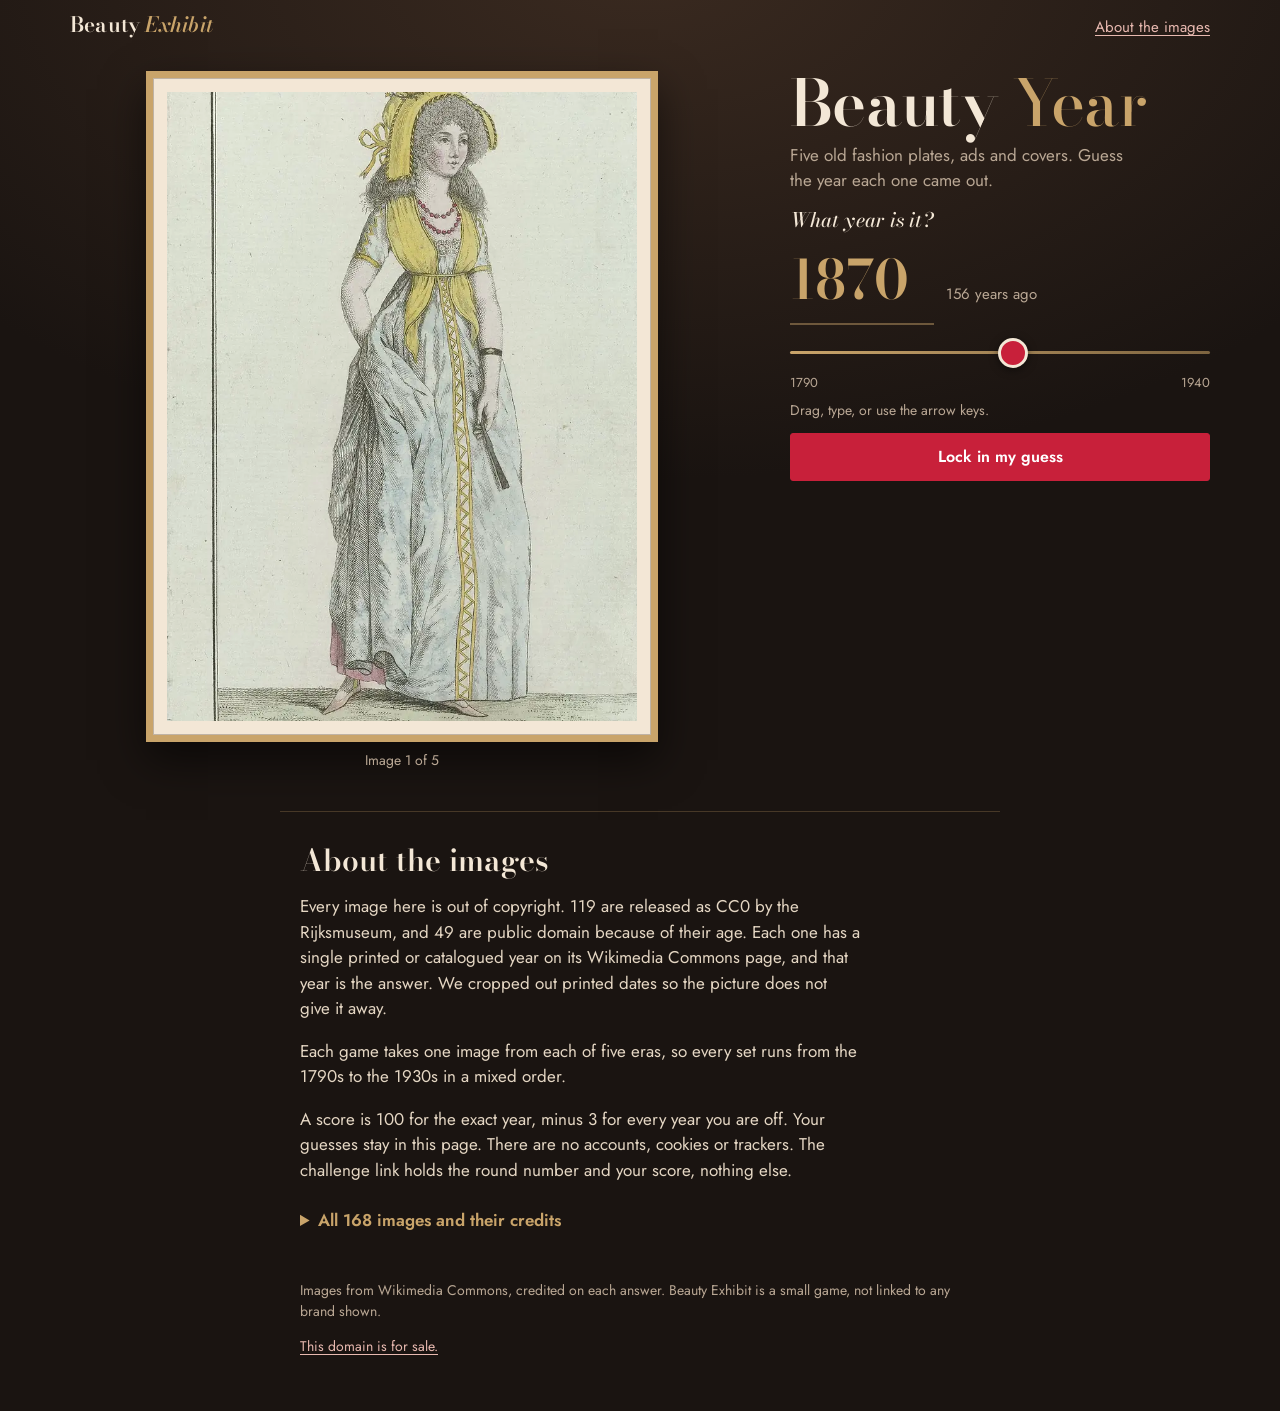
==== commit c0883e70: "Beauty Year: grow pool to 168 verified PD/CC0 images, era-spread picker, old #s= links replay the sa" ====
--- a/docs/index.html
+++ b/docs/index.html
@@ -13,7 +13,7 @@
 <meta name="theme-color" content="#1a1411">
 <link rel="preload" href="fonts/bodoni.woff2" as="font" type="font/woff2" crossorigin>
 <link rel="preload" href="fonts/jost.woff2" as="font" type="font/woff2" crossorigin>
-<link rel="preload" href="img/16.webp" as="image">
+<link rel="preload" href="img/n9.webp" as="image">
 <link rel="stylesheet" href="style.css">
 <link rel="icon" href="data:image/svg+xml,%3Csvg xmlns='http://www.w3.org/2000/svg' viewBox='0 0 32 32'%3E%3Crect x='5' y='3' width='22' height='26' fill='%23c9a46a'/%3E%3Crect x='9' y='7' width='14' height='18' fill='%23c8203a'/%3E%3C/svg%3E">
 </head>
@@ -29,7 +29,7 @@
     <p class="friend" id="friend-top" hidden></p>
   </div>
   <figure class="piece" id="piece">
-    <div class="frame"><img id="art" src="img/16.webp" width="352" height="387" alt="Image 1 of 5. Huge balloon sleeves and hats loaded with ribbons." decoding="async"></div>
+    <div class="frame"><img id="art" src="img/n9.webp" width="746" height="1000" alt="Image 1 of 5. A yellow bonnet and wrap over a long white gown." decoding="async"></div>
     <figcaption class="count" id="count">Image 1 of 5</figcaption>
   </figure>
   <div class="wall" id="wall" hidden aria-hidden="true"></div>
@@ -64,23 +64,25 @@
       </div>
       <p class="msg" id="msg" aria-live="polite"></p>
     </div>
-    <noscript><p class="msg">Guessing needs JavaScript. Here is the first image to look at. It is from 1833.</p></noscript>
+    <noscript><p class="msg">Guessing needs JavaScript. Here is the first image to look at. It is from 1798.</p></noscript>
   </section>
 </main>
 <section class="about" id="about" aria-labelledby="about-h">
   <h2 id="about-h">About the images</h2>
-  <p>Every image here is out of copyright. 13 are released as CC0 by the Rijksmuseum, and 29 are public domain because of their age. Each one has a single printed or catalogued year on its Wikimedia Commons page, and that year is the answer. We cropped out printed dates so the picture does not give it away.</p>
+  <p>Every image here is out of copyright. 119 are released as CC0 by the Rijksmuseum, and 49 are public domain because of their age. Each one has a single printed or catalogued year on its Wikimedia Commons page, and that year is the answer. We cropped out printed dates so the picture does not give it away.</p>
+  <p>Each game takes one image from each of five eras, so every set runs from the 1790s to the 1930s in a mixed order.</p>
   <p>A score is 100 for the exact year, minus 3 for every year you are off. Your guesses stay in this page. There are no accounts, cookies or trackers. The challenge link holds the round number and your score, nothing else.</p>
   <details class="all">
-    <summary>All 42 images and their credits</summary>
-    <ul><li><span class="yr">1808</span> <a href="https://commons.wikimedia.org/wiki/File:Kensington_Garden_dresses_for_June,_fashion_plate_from_Le_Beau_Monde,_unknown_illustrator,_1808.jpg">Kensington Garden dresses for June, Le Beau Monde</a>. Public domain.</li><li><span class="yr">1817</span> <a href="https://commons.wikimedia.org/wiki/File:Incroyables_et_Merveilleuses,_1817,_Merveilleuse,_No._31_Toilette_de_Spectacle.,_RP-P-2009-1503.jpg">Toilette de Spectacle, Incroyables et Merveilleuses, Rijksmuseum</a>. CC0 1.0.</li><li><span class="yr">1829</span> <a href="https://commons.wikimedia.org/wiki/File:Journal_des_Dames_et_des_Modes,_Costumes_Parisiens,_25_avril_1829,_(2689)_Mode_de_Longchamp_(..),_RP-P-2009-2544.jpg">Costumes Parisiens, Journal des Dames et des Modes, Rijksmuseum</a>. CC0 1.0.</li><li><span class="yr">1833</span> <a href="https://commons.wikimedia.org/wiki/File:1833_fashion_plate.jpg">Fashion plate, University of Washington collection</a>. Public domain.</li><li><span class="yr">1837</span> <a href="https://commons.wikimedia.org/wiki/File:Petit_Courrier_des_Dames,_15_avril_1837,_No._1342_Modes_de_Longchamp_(..),_RP-P-OB-103.226.jpg">Modes de Longchamp, Petit Courrier des Dames, Rijksmuseum</a>. CC0 1.0.</li><li><span class="yr">1853</span> <a href="https://commons.wikimedia.org/wiki/File:Hand-colored_fashion_plate_1853.jpg">Le Moniteur de la Mode, plate by Jules David, Jules David</a>. Public domain.</li><li><span class="yr">1857</span> <a href="https://commons.wikimedia.org/wiki/File:1857Le_Journal_des_Demoiselles.png">Le Journal des Demoiselles, plate by Laure Noël, Laure Noël</a>. Public domain.</li><li><span class="yr">1861</span> <a href="https://commons.wikimedia.org/wiki/File:Wedding_Dress_fashion_plate_for_the_Englishwoman%27s_Domestic_Magazine_1861.jpeg">Wedding dress, Englishwoman's Domestic Magazine, Jules David</a>. Public domain.</li><li><span class="yr">1865</span> <a href="https://commons.wikimedia.org/wiki/File:Fashion_plate_(The_immense_shawl,point_de_gaze_or_application_d%27Angleterre).jpg">The immense lace shawl, fashion plate, collection Maciet</a>. Public domain.</li><li><span class="yr">1869</span> <a href="https://commons.wikimedia.org/wiki/File:1869_Fashion_Plate.jpg">Fashion plate, Manby &amp; Balding, Paris</a>. Public domain.</li><li><span class="yr">1869</span> <a href="https://commons.wikimedia.org/wiki/File:Dobbins%27_medicated_toilet_soap,_advertising,_1869.jpg">Dobbins' Medicated Toilet Soap, advertising, Lithograph by Jacob Haehnlen, Philadelphia. Copyright by J.B. Dobbins.</a>. Public domain.</li><li><span class="yr">1877</span> <a href="https://commons.wikimedia.org/wiki/File:Les_Modes_Parisiennes,_1877,_No._1761_Mod%C3%A8les_des_Grands_Magasins_(..),_RP-P-OB-103.518.jpg">Les Modes Parisiennes, Modèles des Grands Magasins, Rijksmuseum</a>. CC0 1.0.</li><li><span class="yr">1881</span> <a href="https://commons.wikimedia.org/wiki/File:Dames-modegids,_1_februari_1881,_No._630,_RP-P-OB-103.023.jpg">Dames-modegids, Rijksmuseum</a>. CC0 1.0.</li><li><span class="yr">1889</span> <a href="https://commons.wikimedia.org/wiki/File:Journal_des_Demoiselles,_1_mai_1889,_No._4727_Toilettes_de_Melle_Thirion,_RP-P-2009-3738.jpg">Toilettes, Journal des Demoiselles, Rijksmuseum</a>. CC0 1.0.</li><li><span class="yr">1890</span> <a href="https://commons.wikimedia.org/wiki/File:La_Diaphane._Poudre_de_Riz_,_1890,_RP-P-1912-2481.jpg">La Diaphane, Poudre de Riz poster, Rijksmuseum</a>. CC0 1.0.</li><li><span class="yr">1893</span> <a href="https://commons.wikimedia.org/wiki/File:Le_Moniteur_de_la_Mode,_1893,_Nr._2907,_No._33_Toilettes_de_Mad.e_benoit,_RP-P-2009-3753.jpg">Toilettes, Le Moniteur de la Mode, Rijksmuseum</a>. CC0 1.0.</li><li><span class="yr">1896</span> <a href="https://commons.wikimedia.org/wiki/File:Mucha_-Lance_Parfum_Rodo.jpg">Lance Parfum Rodo, poster by Alphonse Mucha, Alphonse Mucha</a>. Public domain.</li><li><span class="yr">1897</span> <a href="https://commons.wikimedia.org/wiki/File:Model%C3%A8s_de_Madame_Carlier_1897.jpg">Hats, The Millinery Trade Review, New York, &quot;Casimir&quot;</a>. Public domain.</li><li><span class="yr">1904</span> <a href="https://commons.wikimedia.org/wiki/File:Frock_Coat_April_1904.jpg">Wedding party, Fashion magazine, Fashion (magazine)</a>. Public domain.</li><li><span class="yr">1907</span> <a href="https://commons.wikimedia.org/wiki/File:Golfing_costume_1907.jpg">Golfing costume, Johann Hermann Bogdan Kandyuk (1866-1918)</a>. Public domain.</li><li><span class="yr">1907</span> <a href="https://commons.wikimedia.org/wiki/File:Pears%27_soap_Otto_of_Rose_1907,_advertisement.jpg">Pears' Otto of Rose soap advertisement</a>. Public domain.</li><li><span class="yr">1909</span> <a href="https://commons.wikimedia.org/wiki/File:Fashion_Plate_1909.jpg">Fashion plate</a>. Public domain.</li><li><span class="yr">1910</span> <a href="https://commons.wikimedia.org/wiki/File:1910_Fashion_Plate.jpg">Fashion plate</a>. Public domain.</li><li><span class="yr">1911</span> <a href="https://commons.wikimedia.org/wiki/File:Leopoldo_Metlicovitz_-_Poster_Lauris_Sauz%C3%A9_Fr%C3%A8res_Paris.jpg">Parfum Lauris, poster by Leopoldo Metlicovitz, Leopoldo Metlikovicz</a>. Public domain.</li><li><span class="yr">1911</span> <a href="https://commons.wikimedia.org/wiki/File:Harry_Watrous_cover_Ladies_Home_Journal_--1_March_1911.jpg">Ladies' Home Journal cover by Harry Watrous, Harry Willson Watrous</a>. Public domain.</li><li><span class="yr">1913</span> <a href="https://commons.wikimedia.org/wiki/File:A_Woman_Standing_On_A_Terrace,_by_Will_Hammell_-_Vogue,_August_1,_1913.jpg">Vogue cover by Will Hammell, Will Hammell (1888-1963)</a>. Public domain.</li><li><span class="yr">1915</span> <a href="https://commons.wikimedia.org/wiki/File:Gazette_du_Bon_Ton_fashion_plate_1915_rain.jpg">Gazette du Bon Ton plate by Valentine Gross, Valentine Gross (1887–1968)</a>. Public domain.</li><li><span class="yr">1917</span> <a href="https://commons.wikimedia.org/wiki/File:Chanel_jersey_casual_wear_1917,.jpg">Jersey day wear, Les Élégances Parisiennes</a>. Public domain.</li><li><span class="yr">1917</span> <a href="https://commons.wikimedia.org/wiki/File:Vogue,_portada_de_mayo_de_1917.jpg">Vogue cover by Georges Lepape, Georges Lepape (1887–1971)</a>. Public domain.</li><li><span class="yr">1918</span> <a href="https://commons.wikimedia.org/wiki/File:Vogue_cover_April_1st,_1918,_by_George_Wolfe_Plank.jpg">Vogue cover by George Wolfe Plank, George Wolfe Plank (1883–1965)</a>. Public domain.</li><li><span class="yr">1919</span> <a href="https://commons.wikimedia.org/wiki/File:Woman%27s_Home_Companion_1919_-_Jonteel_face_powder.png">Jonteel face powder advertisement, George D. Buckley</a>. Public domain.</li><li><span class="yr">1919</span> <a href="https://commons.wikimedia.org/wiki/File:George_Barbier_-_Laissez-moi_seule!.jpg">Laissez-moi seule!, plate by George Barbier, George Barbier</a>. Public domain.</li><li><span class="yr">1919</span> <a href="https://commons.wikimedia.org/wiki/File:Vogue_cover,_July_1st,_1919,_by_Helen_Dryden.jpg">Vogue cover by Helen Dryden, Helen Dryden (1882–1972)</a>. Public domain.</li><li><span class="yr">1920</span> <a href="https://commons.wikimedia.org/wiki/File:Vogue_cover,_June_1st,_1920,_by_Helen_Dryden.jpg">Vogue cover by Helen Dryden, Helen Dryden (1882–1972)</a>. Public domain.</li><li><span class="yr">1922</span> <a href="https://commons.wikimedia.org/wiki/File:Rigaud%27s_Mary_Garden_Face_Powder_Ad_1922.jpg">Rigaud's Mary Garden face powder advertisement, Mishkin</a>. Public domain.</li><li><span class="yr">1922</span> <a href="https://commons.wikimedia.org/wiki/File:Magazine_cover_The_Delineator_June_1922_man_and_woman_in_garden.jpg">The Delineator cover</a>. Public domain.</li><li><span class="yr">1924</span> <a href="https://commons.wikimedia.org/wiki/File:Cutex-1924.jpg">Cutex nail polish advertisement</a>. Public domain.</li><li><span class="yr">1924</span> <a href="https://commons.wikimedia.org/wiki/File:Art_-_Go%C3%BBt_-_Beaut%C3%A9,_Feuillets_de_l%27_%C3%A9l%C3%A9gance_f%C3%A9minine,_Janvier_1924,_No._41,_4e_Ann%C3%A9e,_p._9_Caroline.-Cr%C3%A9ation_Philippe_et_Gaston,_RP-P-2009-4183-9A.jpg">Caroline, Art - Goût - Beauté, Rijksmuseum</a>. CC0 1.0.</li><li><span class="yr">1924</span> <a href="https://commons.wikimedia.org/wiki/File:Art_-_Go%C3%BBt_-_Beaut%C3%A9,_Feuillets_de_l%27_%C3%A9l%C3%A9gance_f%C3%A9minine,_Janvier_1924,_No._41,_4e_Ann%C3%A9e,_p._12_Cr%C3%A9ation_Jean_Patou_Cr%C3%A9ation_Beer,_RP-P-2009-4183-12A.jpg">Garçonne and Grande Passion, Art - Goût - Beauté, Rijksmuseum</a>. CC0 1.0.</li><li><span class="yr">1926</span> <a href="https://commons.wikimedia.org/wiki/File:Art_-_Go%C3%BBt_-_Beaut%C3%A9,_Feuillets_de_l%27_%C3%A9l%C3%A9gance_f%C3%A9minine,_F%C3%A9vrier_1926,_No._66,_6e_Ann%C3%A9e,_p._12_Cr%C3%A9ation_Premet_Cr%C3%A9ation_Doeuillet,_RP-P-2009-4182-12A.jpg">Pour le soir and Mirliton, Art - Goût - Beauté, Rijksmuseum</a>. CC0 1.0.</li><li><span class="yr">1926</span> <a href="https://commons.wikimedia.org/wiki/File:Art_-_Go%C3%BBt_-_Beaut%C3%A9,_Feuillets_de_l%27_%C3%A9l%C3%A9gance_f%C3%A9minine,_F%C3%A9vrier_1926,_No._66,_6e_Ann%C3%A9e,_p._23,_RP-P-2009-4182-23.jpg">Hats by Jeanne Duc, Art - Goût - Beauté, Rijksmuseum</a>. CC0 1.0.</li><li><span class="yr">1928</span> <a href="https://commons.wikimedia.org/wiki/File:Art_-_Go%C3%BBt_-_Beaut%C3%A9,_Feuillets_de_l%27_%C3%A9l%C3%A9gance_f%C3%A9minine,_Novembre_1928,_No._99,_9e_Ann%C3%A9e,_p._10,_RP-P-2009-1921-10.jpg">Art - Goût - Beauté, Rijksmuseum</a>. CC0 1.0.</li></ul>
+    <summary>All 168 images and their credits</summary>
+    <ul><li><span class="yr">1808</span> <a href="https://commons.wikimedia.org/wiki/File:Kensington_Garden_dresses_for_June,_fashion_plate_from_Le_Beau_Monde,_unknown_illustrator,_1808.jpg">Kensington Garden dresses for June, Le Beau Monde</a>. Public domain.</li><li><span class="yr">1817</span> <a href="https://commons.wikimedia.org/wiki/File:Incroyables_et_Merveilleuses,_1817,_Merveilleuse,_No._31_Toilette_de_Spectacle.,_RP-P-2009-1503.jpg">Toilette de Spectacle, Incroyables et Merveilleuses, Rijksmuseum</a>. CC0 1.0.</li><li><span class="yr">1829</span> <a href="https://commons.wikimedia.org/wiki/File:Journal_des_Dames_et_des_Modes,_Costumes_Parisiens,_25_avril_1829,_(2689)_Mode_de_Longchamp_(..),_RP-P-2009-2544.jpg">Costumes Parisiens, Journal des Dames et des Modes, Rijksmuseum</a>. CC0 1.0.</li><li><span class="yr">1833</span> <a href="https://commons.wikimedia.org/wiki/File:1833_fashion_plate.jpg">Fashion plate, University of Washington collection</a>. Public domain.</li><li><span class="yr">1837</span> <a href="https://commons.wikimedia.org/wiki/File:Petit_Courrier_des_Dames,_15_avril_1837,_No._1342_Modes_de_Longchamp_(..),_RP-P-OB-103.226.jpg">Modes de Longchamp, Petit Courrier des Dames, Rijksmuseum</a>. CC0 1.0.</li><li><span class="yr">1853</span> <a href="https://commons.wikimedia.org/wiki/File:Hand-colored_fashion_plate_1853.jpg">Le Moniteur de la Mode, plate by Jules David, Jules David</a>. Public domain.</li><li><span class="yr">1857</span> <a href="https://commons.wikimedia.org/wiki/File:1857Le_Journal_des_Demoiselles.png">Le Journal des Demoiselles, plate by Laure Noël, Laure Noël</a>. Public domain.</li><li><span class="yr">1861</span> <a href="https://commons.wikimedia.org/wiki/File:Wedding_Dress_fashion_plate_for_the_Englishwoman%27s_Domestic_Magazine_1861.jpeg">Wedding dress, Englishwoman's Domestic Magazine, Jules David</a>. Public domain.</li><li><span class="yr">1865</span> <a href="https://commons.wikimedia.org/wiki/File:Fashion_plate_(The_immense_shawl,point_de_gaze_or_application_d%27Angleterre).jpg">The immense lace shawl, fashion plate, collection Maciet</a>. Public domain.</li><li><span class="yr">1869</span> <a href="https://commons.wikimedia.org/wiki/File:1869_Fashion_Plate.jpg">Fashion plate, Manby &amp; Balding, Paris</a>. Public domain.</li><li><span class="yr">1869</span> <a href="https://commons.wikimedia.org/wiki/File:Dobbins%27_medicated_toilet_soap,_advertising,_1869.jpg">Dobbins' Medicated Toilet Soap, advertising, Lithograph by Jacob Haehnlen, Philadelphia. Copyright by J.B. Dobbins.</a>. Public domain.</li><li><span class="yr">1877</span> <a href="https://commons.wikimedia.org/wiki/File:Les_Modes_Parisiennes,_1877,_No._1761_Mod%C3%A8les_des_Grands_Magasins_(..),_RP-P-OB-103.518.jpg">Les Modes Parisiennes, Modèles des Grands Magasins, Rijksmuseum</a>. CC0 1.0.</li><li><span class="yr">1881</span> <a href="https://commons.wikimedia.org/wiki/File:Dames-modegids,_1_februari_1881,_No._630,_RP-P-OB-103.023.jpg">Dames-modegids, Rijksmuseum</a>. CC0 1.0.</li><li><span class="yr">1889</span> <a href="https://commons.wikimedia.org/wiki/File:Journal_des_Demoiselles,_1_mai_1889,_No._4727_Toilettes_de_Melle_Thirion,_RP-P-2009-3738.jpg">Toilettes, Journal des Demoiselles, Rijksmuseum</a>. CC0 1.0.</li><li><span class="yr">1890</span> <a href="https://commons.wikimedia.org/wiki/File:La_Diaphane._Poudre_de_Riz_,_1890,_RP-P-1912-2481.jpg">La Diaphane, Poudre de Riz poster, Rijksmuseum</a>. CC0 1.0.</li><li><span class="yr">1893</span> <a href="https://commons.wikimedia.org/wiki/File:Le_Moniteur_de_la_Mode,_1893,_Nr._2907,_No._33_Toilettes_de_Mad.e_benoit,_RP-P-2009-3753.jpg">Toilettes, Le Moniteur de la Mode, Rijksmuseum</a>. CC0 1.0.</li><li><span class="yr">1896</span> <a href="https://commons.wikimedia.org/wiki/File:Mucha_-Lance_Parfum_Rodo.jpg">Lance Parfum Rodo, poster by Alphonse Mucha, Alphonse Mucha</a>. Public domain.</li><li><span class="yr">1897</span> <a href="https://commons.wikimedia.org/wiki/File:Model%C3%A8s_de_Madame_Carlier_1897.jpg">Hats, The Millinery Trade Review, New York, &quot;Casimir&quot;</a>. Public domain.</li><li><span class="yr">1904</span> <a href="https://commons.wikimedia.org/wiki/File:Frock_Coat_April_1904.jpg">Wedding party, Fashion magazine, Fashion (magazine)</a>. Public domain.</li><li><span class="yr">1907</span> <a href="https://commons.wikimedia.org/wiki/File:Golfing_costume_1907.jpg">Golfing costume, Johann Hermann Bogdan Kandyuk (1866-1918)</a>. Public domain.</li><li><span class="yr">1907</span> <a href="https://commons.wikimedia.org/wiki/File:Pears%27_soap_Otto_of_Rose_1907,_advertisement.jpg">Pears' Otto of Rose soap advertisement</a>. Public domain.</li><li><span class="yr">1909</span> <a href="https://commons.wikimedia.org/wiki/File:Fashion_Plate_1909.jpg">Fashion plate</a>. Public domain.</li><li><span class="yr">1910</span> <a href="https://commons.wikimedia.org/wiki/File:1910_Fashion_Plate.jpg">Fashion plate</a>. Public domain.</li><li><span class="yr">1911</span> <a href="https://commons.wikimedia.org/wiki/File:Leopoldo_Metlicovitz_-_Poster_Lauris_Sauz%C3%A9_Fr%C3%A8res_Paris.jpg">Parfum Lauris, poster by Leopoldo Metlicovitz, Leopoldo Metlikovicz</a>. Public domain.</li><li><span class="yr">1911</span> <a href="https://commons.wikimedia.org/wiki/File:Harry_Watrous_cover_Ladies_Home_Journal_--1_March_1911.jpg">Ladies' Home Journal cover by Harry Watrous, Harry Willson Watrous</a>. Public domain.</li><li><span class="yr">1913</span> <a href="https://commons.wikimedia.org/wiki/File:A_Woman_Standing_On_A_Terrace,_by_Will_Hammell_-_Vogue,_August_1,_1913.jpg">Vogue cover by Will Hammell, Will Hammell (1888-1963)</a>. Public domain.</li><li><span class="yr">1915</span> <a href="https://commons.wikimedia.org/wiki/File:Gazette_du_Bon_Ton_fashion_plate_1915_rain.jpg">Gazette du Bon Ton plate by Valentine Gross, Valentine Gross (1887–1968)</a>. Public domain.</li><li><span class="yr">1917</span> <a href="https://commons.wikimedia.org/wiki/File:Chanel_jersey_casual_wear_1917,.jpg">Jersey day wear, Les Élégances Parisiennes</a>. Public domain.</li><li><span class="yr">1917</span> <a href="https://commons.wikimedia.org/wiki/File:Vogue,_portada_de_mayo_de_1917.jpg">Vogue cover by Georges Lepape, Georges Lepape (1887–1971)</a>. Public domain.</li><li><span class="yr">1918</span> <a href="https://commons.wikimedia.org/wiki/File:Vogue_cover_April_1st,_1918,_by_George_Wolfe_Plank.jpg">Vogue cover by George Wolfe Plank, George Wolfe Plank (1883–1965)</a>. Public domain.</li><li><span class="yr">1919</span> <a href="https://commons.wikimedia.org/wiki/File:Woman%27s_Home_Companion_1919_-_Jonteel_face_powder.png">Jonteel face powder advertisement, George D. Buckley</a>. Public domain.</li><li><span class="yr">1919</span> <a href="https://commons.wikimedia.org/wiki/File:George_Barbier_-_Laissez-moi_seule!.jpg">Laissez-moi seule!, plate by George Barbier, George Barbier</a>. Public domain.</li><li><span class="yr">1919</span> <a href="https://commons.wikimedia.org/wiki/File:Vogue_cover,_July_1st,_1919,_by_Helen_Dryden.jpg">Vogue cover by Helen Dryden, Helen Dryden (1882–1972)</a>. Public domain.</li><li><span class="yr">1920</span> <a href="https://commons.wikimedia.org/wiki/File:Vogue_cover,_June_1st,_1920,_by_Helen_Dryden.jpg">Vogue cover by Helen Dryden, Helen Dryden (1882–1972)</a>. Public domain.</li><li><span class="yr">1922</span> <a href="https://commons.wikimedia.org/wiki/File:Rigaud%27s_Mary_Garden_Face_Powder_Ad_1922.jpg">Rigaud's Mary Garden face powder advertisement, Mishkin</a>. Public domain.</li><li><span class="yr">1922</span> <a href="https://commons.wikimedia.org/wiki/File:Magazine_cover_The_Delineator_June_1922_man_and_woman_in_garden.jpg">The Delineator cover</a>. Public domain.</li><li><span class="yr">1924</span> <a href="https://commons.wikimedia.org/wiki/File:Cutex-1924.jpg">Cutex nail polish advertisement</a>. Public domain.</li><li><span class="yr">1924</span> <a href="https://commons.wikimedia.org/wiki/File:Art_-_Go%C3%BBt_-_Beaut%C3%A9,_Feuillets_de_l%27_%C3%A9l%C3%A9gance_f%C3%A9minine,_Janvier_1924,_No._41,_4e_Ann%C3%A9e,_p._9_Caroline.-Cr%C3%A9ation_Philippe_et_Gaston,_RP-P-2009-4183-9A.jpg">Caroline, Art - Goût - Beauté, Rijksmuseum</a>. CC0 1.0.</li><li><span class="yr">1924</span> <a href="https://commons.wikimedia.org/wiki/File:Art_-_Go%C3%BBt_-_Beaut%C3%A9,_Feuillets_de_l%27_%C3%A9l%C3%A9gance_f%C3%A9minine,_Janvier_1924,_No._41,_4e_Ann%C3%A9e,_p._12_Cr%C3%A9ation_Jean_Patou_Cr%C3%A9ation_Beer,_RP-P-2009-4183-12A.jpg">Garçonne and Grande Passion, Art - Goût - Beauté, Rijksmuseum</a>. CC0 1.0.</li><li><span class="yr">1926</span> <a href="https://commons.wikimedia.org/wiki/File:Art_-_Go%C3%BBt_-_Beaut%C3%A9,_Feuillets_de_l%27_%C3%A9l%C3%A9gance_f%C3%A9minine,_F%C3%A9vrier_1926,_No._66,_6e_Ann%C3%A9e,_p._12_Cr%C3%A9ation_Premet_Cr%C3%A9ation_Doeuillet,_RP-P-2009-4182-12A.jpg">Pour le soir and Mirliton, Art - Goût - Beauté, Rijksmuseum</a>. CC0 1.0.</li><li><span class="yr">1926</span> <a href="https://commons.wikimedia.org/wiki/File:Art_-_Go%C3%BBt_-_Beaut%C3%A9,_Feuillets_de_l%27_%C3%A9l%C3%A9gance_f%C3%A9minine,_F%C3%A9vrier_1926,_No._66,_6e_Ann%C3%A9e,_p._23,_RP-P-2009-4182-23.jpg">Hats by Jeanne Duc, Art - Goût - Beauté, Rijksmuseum</a>. CC0 1.0.</li><li><span class="yr">1928</span> <a href="https://commons.wikimedia.org/wiki/File:Art_-_Go%C3%BBt_-_Beaut%C3%A9,_Feuillets_de_l%27_%C3%A9l%C3%A9gance_f%C3%A9minine,_Novembre_1928,_No._99,_9e_Ann%C3%A9e,_p._10,_RP-P-2009-1921-10.jpg">Art - Goût - Beauté, Rijksmuseum</a>. CC0 1.0.</li><li><span class="yr">1792</span> <a href="https://commons.wikimedia.org/wiki/File:Journal_de_la_Mode_et_du_Go%C3%BBt,_20_juillet_1792,_15e_cahier,_pl._2,_RP-P-2004-1145.jpg">Plate from the Journal de la Mode et du Goût, Rijksmuseum</a>. CC0 1.0.</li><li><span class="yr">1797</span> <a href="https://commons.wikimedia.org/wiki/File:Journal_des_Dames_et_des_Modes,_Costume_Parisien,_17_d%C3%A9cembre_1797,_(15_(bis))_Chapeau-Casqu_(..),_RP-P-2009-2254.jpg">Costume Parisien plate, Journal des Dames et des Modes, Rijksmuseum</a>. CC0 1.0.</li><li><span class="yr">1798</span> <a href="https://commons.wikimedia.org/wiki/File:Journal_des_Dames_et_des_Modes,_Costume_Parisien,_16_octobre_1798,_An_7,_(68.)_Cornette_en_forme_de_Casqu_(..)_Vrouw_gekleed_in_een_japon_met_Etruskisch_borduurwerk,_op_het_hoofd_een_%27Cornette%27_met_linten,_RP-P-2009-2265.jpg">Costume Parisien plate, Journal des Dames et des Modes, Rijksmuseum</a>. CC0 1.0.</li><li><span class="yr">1799</span> <a href="https://commons.wikimedia.org/wiki/File:Journal_des_Dames_et_des_Modes,_Costume_Parisien,_1_d%C3%A9cembre_1799,_An_8_(175)_Chapeau_-_Capot_(..),_RP-P-2009-1386.jpg">Costume Parisien plate, Journal des Dames et des Modes, Rijksmuseum</a>. CC0 1.0.</li><li><span class="yr">1797</span> <a href="https://commons.wikimedia.org/wiki/File:Journal_des_Dames_et_des_Modes,_Costume_Parisien,_25_novembre_1797,_(12)_Cocarde_en_feuilles_(..),_RP-P-2009-1319.jpg">Costume Parisien plate, Journal des Dames et des Modes, Rijksmuseum</a>. CC0 1.0.</li><li><span class="yr">1798</span> <a href="https://commons.wikimedia.org/wiki/File:Journal_des_Dames_et_des_Modes,_Costume_Parisien,_11_f%C3%A9vrier_1798,_(6)_Turban_%C3%A0_la_Gulnar_(..),_RP-P-2009-1327.jpg">Costume Parisien plate, Journal des Dames et des Modes, Rijksmuseum</a>. CC0 1.0.</li><li><span class="yr">1799</span> <a href="https://commons.wikimedia.org/wiki/File:Journal_des_Dames_et_des_Modes,_Costume_Parisien,_18_juin_1799,_An_7_(112_bis)_Bonnet_N%C3%A9glig%C3%A9_(..),_RP-P-2009-2287.jpg">Costume Parisien plate, Journal des Dames et des Modes, Rijksmuseum</a>. CC0 1.0.</li><li><span class="yr">1798</span> <a href="https://commons.wikimedia.org/wiki/File:Journal_des_Dames_et_des_Modes,_Costume_Parisien,_2_juin_1798,_An_6,_(41)_Cornette_en_Gaz_(..),_RP-P-2009-1338.jpg">Costume Parisien plate, Journal des Dames et des Modes, Rijksmuseum</a>. CC0 1.0.</li><li><span class="yr">1799</span> <a href="https://commons.wikimedia.org/wiki/File:Journal_des_Dames_et_des_Modes,_Costume_Parisien,_1799,_An_7_(116)_Cheveux_courts_(..),_RP-P-2009-1428.jpg">Costume Parisien plate, Journal des Dames et des Modes, Rijksmuseum</a>. CC0 1.0.</li><li><span class="yr">1797</span> <a href="https://commons.wikimedia.org/wiki/File:Journal_des_Dames_et_des_Modes,_Costume_Parisien,_21_septembre_1797,_(6)(bis)_Turban_%C3%A0_Calott_(..),_RP-P-2009-2251.jpg">Costume Parisien plate, Journal des Dames et des Modes, Rijksmuseum</a>. CC0 1.0.</li><li><span class="yr">1801</span> <a href="https://commons.wikimedia.org/wiki/File:Demi_Turban._Palatine_(Paris,_1801).jpg">Demi turban and palatine, Paris fashion plate</a>. Public domain.</li><li><span class="yr">1804</span> <a href="https://commons.wikimedia.org/wiki/File:A,_1804,_Victoria_and_Albert_Museum.jpg">Four walking dresses, Victoria and Albert Museum print, Victoria and Albert Museum</a>. Public domain.</li><li><span class="yr">1807</span> <a href="https://commons.wikimedia.org/wiki/File:Elegantia,_of_tijdschrift_van_mode,_luxe_en_smaak_voor_dames,_September_1807,_No._21_Chapeau_orn%C3%A9e_d%27une_Plume_folette..,_BI-1894-3732A-20.jpg">Plate from Elegantia, a Dutch fashion magazine, Rijksmuseum</a>. CC0 1.0.</li><li><span class="yr">1808</span> <a href="https://commons.wikimedia.org/wiki/File:Elegantia,_of_tijdschrift_van_mode,_luxe_en_smaak_voor_dames,_Juni_1808,_No._49_Capote_de_Taffetas,..,_BI-1894-3732B-18.jpg">Plate from Elegantia, a Dutch fashion magazine, Rijksmuseum</a>. CC0 1.0.</li><li><span class="yr">1809</span> <a href="https://commons.wikimedia.org/wiki/File:Elegantia,_of_tijdschrift_van_mode,_luxe_en_smaak_voor_dames,_Oktober_1809,_No._91_Cornette_de_Remplis_de_Perkale..,_BI-1894-3732C-26.jpg">Plate from Elegantia, a Dutch fashion magazine, Rijksmuseum</a>. CC0 1.0.</li><li><span class="yr">1807</span> <a href="https://commons.wikimedia.org/wiki/File:Elegantia,_of_tijdschrift_van_mode,_luxe_en_smaak_voor_dames,_Oktober_1807,_No._24_Fichu_%C3%A1_Colerett,_RP-P-2009-2829.jpg">Plate from Elegantia, a Dutch fashion magazine, Rijksmuseum</a>. CC0 1.0.</li><li><span class="yr">1808</span> <a href="https://commons.wikimedia.org/wiki/File:Elegantia,_of_tijdschrift_van_mode,_luxe_en_smaak_voor_dames,_Oktober_1808,_No._59_Coeffure_en_Cheveux_lisses..,_BI-1894-3732B-28.jpg">Plate from Elegantia, a Dutch fashion magazine, Rijksmuseum</a>. CC0 1.0.</li><li><span class="yr">1809</span> <a href="https://commons.wikimedia.org/wiki/File:Elegantia,_of_tijdschrift_van_mode,_luxe_en_smaak_voor_dames,_Juni_1809,_No._80_Coeffure_en_Bourrelet..,_BI-1894-3732C-15.jpg">Plate from Elegantia, a Dutch fashion magazine, Rijksmuseum</a>. CC0 1.0.</li><li><span class="yr">1807</span> <a href="https://commons.wikimedia.org/wiki/File:Elegantia,_of_tijdschrift_van_mode,_luxe_en_smaak_voor_dames,_November_1807,_No._26_Capote_de_Satin..,_BI-1894-3732A-26.jpg">Plate from Elegantia, a Dutch fashion magazine, Rijksmuseum</a>. CC0 1.0.</li><li><span class="yr">1808</span> <a href="https://commons.wikimedia.org/wiki/File:Elegantia,_of_tijdschrift_van_mode,_luxe_en_smaak_voor_dames,_November_1808,_No._61_Chapeau_de_Cachemire..,_BI-1894-3732B-30.jpg">Plate from Elegantia, a Dutch fashion magazine, Rijksmuseum</a>. CC0 1.0.</li><li><span class="yr">1809</span> <a href="https://commons.wikimedia.org/wiki/File:Elegantia,_of_tijdschrift_van_mode,_luxe_en_smaak_voor_dames,_September_1809,_No._87_Redingote_de_perkale..,_BI-1894-3732C-22.jpg">Plate from Elegantia, a Dutch fashion magazine, Rijksmuseum</a>. CC0 1.0.</li><li><span class="yr">1807</span> <a href="https://commons.wikimedia.org/wiki/File:Elegantia,_of_tijdschrift_van_mode,_luxe_en_smaak_voor_dames,_Juni_1807,_No._14_Chapeau_de_Paille..,_RP-P-OB-102.122.jpg">Plate from Elegantia, a Dutch fashion magazine, Rijksmuseum</a>. CC0 1.0.</li><li><span class="yr">1810</span> <a href="https://commons.wikimedia.org/wiki/File:Costume_Parisien,_1810.jpg">Costume Parisien plate</a>. Public domain.</li><li><span class="yr">1811</span> <a href="https://commons.wikimedia.org/wiki/File:Journal_des_Dames_et_des_Modes_mannenmode_Journal_des_Dames_et_des_Modes,_Costume_Parisien,_31_mars_1811,_(1133)_Chapeau_demi-Bateau_(..),_RP-P-2009-2416.jpg">Costume Parisien plate, Journal des Dames et des Modes, Rijksmuseum</a>. CC0 1.0.</li><li><span class="yr">1812</span> <a href="https://commons.wikimedia.org/wiki/File:Journal_des_Dames_et_des_Modes,_Costume_Parisien,_1812,_(1265)_R%C3%A9dingote_de_L%C3%A9vantin_(..),_RP-P-OB-103.464.jpg">Costume Parisien plate, Journal des Dames et des Modes, Rijksmuseum</a>. CC0 1.0.</li><li><span class="yr">1813</span> <a href="https://commons.wikimedia.org/wiki/File:Journal_des_Dames_et_des_Modes,_Costume_Parisien,_1813,_(1295)_Chapeaux_de_Velours_(..),_RP-P-OB-103.465.jpg">Costume Parisien plate, Journal des Dames et des Modes, Rijksmuseum</a>. CC0 1.0.</li><li><span class="yr">1814</span> <a href="https://commons.wikimedia.org/wiki/File:Journal_des_Dames_et_des_Modes_mannenmode_Journal_des_Dames_et_des_Modes,_Costume_Parisien,_28_f%C3%A9vrier_1814,_(1378),_RP-P-2009-2436.jpg">Costume Parisien plate, Journal des Dames et des Modes, Rijksmuseum</a>. CC0 1.0.</li><li><span class="yr">1815</span> <a href="https://commons.wikimedia.org/wiki/File:Herr_in_Wien_1815.jpeg">Gentleman in Vienna, Journal des Luxus und der Moden</a>. Public domain.</li><li><span class="yr">1816</span> <a href="https://commons.wikimedia.org/wiki/File:Journal_des_Dames_et_des_Modes,_Costume_Parisien,_20_mai_1816,_(1565)_Chapeau_de_Virgini_(..),_RP-P-2009-2443.jpg">Costume Parisien plate, Journal des Dames et des Modes, Rijksmuseum</a>. CC0 1.0.</li><li><span class="yr">1817</span> <a href="https://commons.wikimedia.org/wiki/File:Journal_des_Dames_et_des_Modes,_Costume_Parisien,_15_d%C3%A9cembre_1817_(1697),_RP-P-2009-1454.jpg">Costume Parisien plate, Journal des Dames et des Modes, Rijksmuseum</a>. CC0 1.0.</li><li><span class="yr">1819</span> <a href="https://commons.wikimedia.org/wiki/File:Journal_des_Dames_et_des_Modes,_Costume_Parisien,_15_d%C3%A9cembre_1819,_(1864)_Chapeau_de_velours_(..),_RP-P-2009-2456.jpg">Costume Parisien plate, Journal des Dames et des Modes, Rijksmuseum</a>. CC0 1.0.</li><li><span class="yr">1810</span> <a href="https://commons.wikimedia.org/wiki/File:Journal_des_Dames_et_des_Modes,_Costume_Parisien,_15_avril_1810,_(1053)_Coeffure_en_nattes_(..),_RP-P-2009-2409.jpg">Costume Parisien plate, Journal des Dames et des Modes, Rijksmuseum</a>. CC0 1.0.</li><li><span class="yr">1812</span> <a href="https://commons.wikimedia.org/wiki/File:Journal_des_Dames_et_des_Modes,_Costume_Parisien,_10_juin_1812,_(1233)_Robe_de_Gros_de_Naples_(..),_RP-P-2009-2421.jpg">Costume Parisien plate, Journal des Dames et des Modes, Rijksmuseum</a>. CC0 1.0.</li><li><span class="yr">1820</span> <a href="https://commons.wikimedia.org/wiki/File:1820Journals_desDames.jpg">Plate from the Journal des Dames</a>. Public domain.</li><li><span class="yr">1821</span> <a href="https://commons.wikimedia.org/wiki/File:Journal_des_Dames_et_des_Modes_1821,_Costume_Parisien_(2006),_BI-1938-0115A-6.jpg">Costume Parisien plate, Journal des Dames et des Modes, Rijksmuseum</a>. CC0 1.0.</li><li><span class="yr">1822</span> <a href="https://commons.wikimedia.org/wiki/File:Journal_des_Dames_et_des_Modes_1822,_Costume_Parisien_(2054),_BI-1938-0115A-11.jpg">Costume Parisien plate, Journal des Dames et des Modes, Rijksmuseum</a>. CC0 1.0.</li><li><span class="yr">1823</span> <a href="https://commons.wikimedia.org/wiki/File:Journal_des_Dames_et_des_Modes_1823,_Costume_Parisien_(2132),_BI-1938-0115A-28.jpg">Costume Parisien plate, Journal des Dames et des Modes, Rijksmuseum</a>. CC0 1.0.</li><li><span class="yr">1824</span> <a href="https://commons.wikimedia.org/wiki/File:Journal_des_Dames_et_des_Modes_1824,_Costume_Parisien_(2226),_BI-1938-0115A-36.jpg">Costume Parisien plate, Journal des Dames et des Modes, Rijksmuseum</a>. CC0 1.0.</li><li><span class="yr">1826</span> <a href="https://commons.wikimedia.org/wiki/File:1826-Wiener-Moden-fashion-plate.png">Wiener Moden fashion plate</a>. Public domain.</li><li><span class="yr">1827</span> <a href="https://commons.wikimedia.org/wiki/File:Gilet_de_cachemire_brod%C3%A9_en_soie.tif">Embroidered cashmere waistcoat, Petit Courrier des Dames</a>. Public domain.</li><li><span class="yr">1829</span> <a href="https://commons.wikimedia.org/wiki/File:Moden_Z_1829_Lohse_sc._No._4.jpg">Moden plate engraved by Lohse, Lohse</a>. Public domain.</li><li><span class="yr">1821</span> <a href="https://commons.wikimedia.org/wiki/File:Journal_des_Dames_et_des_Modes_1821,_Costume_Parisien_(1969),_BI-1938-0115A-4.jpg">Costume Parisien plate, Journal des Dames et des Modes, Rijksmuseum</a>. CC0 1.0.</li><li><span class="yr">1822</span> <a href="https://commons.wikimedia.org/wiki/File:Journal_des_Dames_et_des_Modes_1822,_Costume_Parisien_(2055),_BI-1938-0115A-12.jpg">Costume Parisien plate, Journal des Dames et des Modes, Rijksmuseum</a>. CC0 1.0.</li><li><span class="yr">1823</span> <a href="https://commons.wikimedia.org/wiki/File:Journal_des_Dames_et_des_Modes_1823,_Costume_Parisien_(2131),_BI-1938-0115A-27.jpg">Costume Parisien plate, Journal des Dames et des Modes, Rijksmuseum</a>. CC0 1.0.</li><li><span class="yr">1830</span> <a href="https://commons.wikimedia.org/wiki/File:La_Mode,_1830,_Pl._53,_T.3_Toilette_de_Bal_du_matin_(..),_RP-P-2009-3017.jpg">Plate from La Mode, Rijksmuseum</a>. CC0 1.0.</li><li><span class="yr">1834</span> <a href="https://commons.wikimedia.org/wiki/File:Journal_des_Dames_et_des_Modes,_15_novembre_1834_,_No._3223_Capote_en_satin_(..),_RP-P-OB-103.233.jpg">Plate from the Journal des Dames et des Modes, Rijksmuseum</a>. CC0 1.0.</li><li><span class="yr">1836</span> <a href="https://commons.wikimedia.org/wiki/File:Le_Follet_Courrier_des_Salons,_1836,_No._500_Chapeau_en_poult_de_soi_(..),_RP-P-2009-3170.jpg">Plate from Le Follet, Rijksmuseum</a>. CC0 1.0.</li><li><span class="yr">1839</span> <a href="https://commons.wikimedia.org/wiki/File:Modes_de_Paris,_1_mai_1839,_RP-P-2009-1585.jpg">Plate from Modes de Paris, Rijksmuseum</a>. CC0 1.0.</li><li><span class="yr">1830</span> <a href="https://commons.wikimedia.org/wiki/File:La_Mode,_1830,_Pl._72_Toilette_de_Deuil,_RP-P-2009-3020.jpg">Mourning dress plate from La Mode, Rijksmuseum</a>. CC0 1.0.</li><li><span class="yr">1832</span> <a href="https://commons.wikimedia.org/wiki/File:Stadsarchief_Amsterdam,_Afb_010194002227.jpg">Sheet of hats and bonnets, Stadsarchief Amsterdam, Stadsarchief Amsterdam</a>. Public domain.</li><li><span class="yr">1836</span> <a href="https://commons.wikimedia.org/wiki/File:La_Mode,_24_d%C3%A9cembre_1836,_Pl._536_Robe_en_velours_de_smyrne-Fichu_(..),_RP-P-2009-3080.jpg">Plate from La Mode, Rijksmuseum</a>. CC0 1.0.</li><li><span class="yr">1838</span> <a href="https://commons.wikimedia.org/wiki/File:EVENING_DRESS_A_robe_of_pink_velours_epingle.jpg">Evening dress in pink velvet</a>. Public domain.</li><li><span class="yr">1850</span> <a href="https://commons.wikimedia.org/wiki/File:Le_Bon_Ton,_1_juin_1850_Corsets_de_Mad_Morin_(..),_RP-P-2009-3305.jpg">Corset plate from Le Bon Ton, Rijksmuseum</a>. CC0 1.0.</li><li><span class="yr">1851</span> <a href="https://commons.wikimedia.org/wiki/File:Aglaja_-_Amazone,_1851.jpg">Riding habit plate, Aglaja</a>. Public domain.</li><li><span class="yr">1854</span> <a href="https://commons.wikimedia.org/wiki/File:Journal_des_Demoiselles,_1854,_No._2,_22e_ann%C3%A9e,_RP-P-2009-3380.jpg">Plate from the Journal des Demoiselles, Rijksmuseum</a>. CC0 1.0.</li><li><span class="yr">1855</span> <a href="https://commons.wikimedia.org/wiki/File:Les_Modes_Parisiennes,_1855,_No._655_Robes_de_la_Maison,_RP-P-2009-3386.jpg">Plate from Les Modes Parisiennes, Rijksmuseum</a>. CC0 1.0.</li><li><span class="yr">1856</span> <a href="https://commons.wikimedia.org/wiki/File:La_France_%C3%89l%C3%A9gante,_Avril_1856_Trois_N.os_par_mois,_RP-P-2009-3401.jpg">Plate from La France Élégante, Rijksmuseum</a>. CC0 1.0.</li><li><span class="yr">1857</span> <a href="https://commons.wikimedia.org/wiki/File:La_Parterre_des_Dames_%26_Des_Demoiselles,_1857,_No._2146,_RP-P-2009-3423.jpg">Plate from Le Parterre des Dames, Rijksmuseum</a>. CC0 1.0.</li><li><span class="yr">1858</span> <a href="https://commons.wikimedia.org/wiki/File:Journal_des_Jeunes_Personnes,_mars_1858,_No._107_Modes._Toilettes_d%27Et%C3%A9,_RP-P-2009-4104.jpg">Plate from the Journal des Jeunes Personnes, Rijksmuseum</a>. CC0 1.0.</li><li><span class="yr">1859</span> <a href="https://commons.wikimedia.org/wiki/File:La_Mode_de_Paris,_octobre_1859_Chapeaux_de_Mme_Detourp,_RP-P-2009-3448A.jpg">Hats from La Mode de Paris, Rijksmuseum</a>. CC0 1.0.</li><li><span class="yr">1850</span> <a href="https://commons.wikimedia.org/wiki/File:Het_Toilet,_Maart_1850,_Nr._1588_Tijdschrift_voor_vrouwelijke_handwerken,_RP-P-2009-2834.jpg">Plate from Het Toilet, Rijksmuseum</a>. CC0 1.0.</li><li><span class="yr">1854</span> <a href="https://commons.wikimedia.org/wiki/File:Journal_des_Demoiselles,_1854,_No._9,_22e_ann%C3%A9e,_RP-P-2009-3374.jpg">Plate from the Journal des Demoiselles, Rijksmuseum</a>. CC0 1.0.</li><li><span class="yr">1855</span> <a href="https://commons.wikimedia.org/wiki/File:La_Corbeille,_d%C3%A9cembre_1855_Journal_de_Modes,_RP-P-2009-3384.jpg">Plate from La Corbeille, Rijksmuseum</a>. CC0 1.0.</li><li><span class="yr">1856</span> <a href="https://commons.wikimedia.org/wiki/File:Les_Modes_Parisiennes,_1856,_No._698_Robes_de_la_Maison,_RP-P-2009-3408.jpg">Plate from Les Modes Parisiennes, Rijksmuseum</a>. CC0 1.0.</li><li><span class="yr">1860</span> <a href="https://commons.wikimedia.org/wiki/File:Crinoline_fashion_1860.jpg">Crinoline fashion drawing</a>. Public domain.</li><li><span class="yr">1865</span> <a href="https://commons.wikimedia.org/wiki/File:Fashion_plate_(Shawl_of_black_Chantilly_lace).jpg">Shawl of black Chantilly lace, collection Maciet, Collection Maciet</a>. Public domain.</li><li><span class="yr">1872</span> <a href="https://commons.wikimedia.org/wiki/File:La_Saison,_1872,_No._9,_5e_ann%C3%A9e_Toilettes_et_nouveaut%C3%A9s,_RP-P-2009-3596.jpg">Plate from La Saison, Rijksmuseum</a>. CC0 1.0.</li><li><span class="yr">1876</span> <a href="https://commons.wikimedia.org/wiki/File:Fashion_plate_Demorest_1876.jpg">Demorest fashion plate</a>. Public domain.</li><li><span class="yr">1878</span> <a href="https://commons.wikimedia.org/wiki/File:Journal_la_Parisienne,_juli_1878,_No._353,_Pl._90_Toilettes_de_Madam,_RP-P-2009-3663.jpg">Plate from Journal la Parisienne, Rijksmuseum</a>. CC0 1.0.</li><li><span class="yr">1879</span> <a href="https://commons.wikimedia.org/wiki/File:Het_Toilet,_15_juni_1879,_No._12,_RP-P-OB-103.057.jpg">Plate from Het Toilet, Rijksmuseum</a>. CC0 1.0.</li><li><span class="yr">1870</span> <a href="https://commons.wikimedia.org/wiki/File:La_Mode_Illustr%C3%A9e,_1870,_No._40_Toilettes_de_Mme_Breant-Castel,_RP-P-2009-3573.jpg">Plate from La Mode Illustrée, Rijksmuseum</a>. CC0 1.0.</li><li><span class="yr">1880</span> <a href="https://commons.wikimedia.org/wiki/File:L%27Art_de_la_Mode,_1880_Octobre,_RP-P-2009-1536.jpg">Plate from L'Art de la Mode, Henri de Montaut, Rijksmuseum</a>. CC0 1.0.</li><li><span class="yr">1883</span> <a href="https://commons.wikimedia.org/wiki/File:Revue_de_la_Mode,_Gazette_de_la_Famille,_11_f%C3%A9vrier_1883,_12e_annee,_No._580_Jupons_%26_Corsets_(..),_RP-P-OB-103.097.jpg">Plate from Revue de la Mode, Rijksmuseum</a>. CC0 1.0.</li><li><span class="yr">1884</span> <a href="https://commons.wikimedia.org/wiki/File:La_Mode_Illustr%C3%A9e,_1884,_No._46_Toilettes_de_Mme_Delaunay,_RP-P-2009-3708.jpg">Plate from La Mode Illustrée, Rijksmuseum</a>. CC0 1.0.</li><li><span class="yr">1887</span> <a href="https://commons.wikimedia.org/wiki/File:La_Toilette_de_Paris,_1887_Toilettes_de_Gagelin..,_RP-T-2009-143.jpg">Plate from La Toilette de Paris, Rijksmuseum</a>. CC0 1.0.</li><li><span class="yr">1888</span> <a href="https://commons.wikimedia.org/wiki/File:Journal_des_Demoiselles_et_Petit_Courrier_des_Dames_R%C3%A9unis,_1_octobre_1888,_No._1697_Confections_et_Costumes_(..),_RP-P-OB-103.562.jpg">Plate from the Journal des Demoiselles, Rijksmuseum</a>. CC0 1.0.</li><li><span class="yr">1883</span> <a href="https://commons.wikimedia.org/wiki/File:Revue_de_la_Mode,_Gazette_de_la_Famille,_dimanche_1_juillet_1883,12e_annee,_No._600_Toilettes_de_Mme_Day-Falett_(..),_RP-P-OB-103.105.jpg">Plate from Revue de la Mode, Rijksmuseum</a>. CC0 1.0.</li><li><span class="yr">1887</span> <a href="https://commons.wikimedia.org/wiki/File:Journal_des_Demoiselles_et_Petit_Courrier_des_Dames_R%C3%A9unis,_1_ao%C3%BBt_1887,_No._4671_Costumes_et_Confections_(..),_RP-P-OB-103.563.jpg">Plate from the Journal des Demoiselles, Rijksmuseum</a>. CC0 1.0.</li><li><span class="yr">1883</span> <a href="https://commons.wikimedia.org/wiki/File:Revue_de_la_Mode,_Gazette_de_la_Famille,_dimanche_2_d%C3%A9cembre_1883,_12e_annee,_No._622_Jupons_%26_Corsets_(..),_RP-P-OB-103.114.jpg">Plate from Revue de la Mode, Rijksmuseum</a>. CC0 1.0.</li><li><span class="yr">1901</span> <a href="https://commons.wikimedia.org/wiki/File:1901_Sartorial_Arts_Journal_Fashion_Plate_Men%27s_Golfing_Clothes.png">Men's golfing clothes, Sartorial Arts Journal</a>. Public domain.</li><li><span class="yr">1903</span> <a href="https://commons.wikimedia.org/wiki/File:Fur_clothing_1903_S_15.jpg">Fur clothing sheet by H. Kirstein, H. Kirstein</a>. Public domain.</li><li><span class="yr">1904</span> <a href="https://commons.wikimedia.org/wiki/File:Paddockcoatd_jan1904.jpg">Paddock coat plate</a>. Public domain.</li><li><span class="yr">1905</span> <a href="https://commons.wikimedia.org/wiki/File:High-Life_Tailor,_Paris_1905.jpg">High-Life Tailor poster</a>. Public domain.</li><li><span class="yr">1903</span> <a href="https://commons.wikimedia.org/wiki/File:Ulsterovercoat_jan1903.jpg">Ulster overcoat plate</a>. Public domain.</li><li><span class="yr">1909</span> <a href="https://commons.wikimedia.org/wiki/File:Paletotcoat_dec1909.jpg">Paletot coat plate</a>. Public domain.</li><li><span class="yr">1920</span> <a href="https://commons.wikimedia.org/wiki/File:Gazette_du_Bon_Ton,_1920_-_No._7,_Croquis_Pl_XXXIII_Lanvin_Beer_Lanvin_(titel_op_object),_RP-P-2009-1948-9.jpg">Plate from the Gazette du Bon Ton, Rijksmuseum</a>. CC0 1.0.</li><li><span class="yr">1921</span> <a href="https://commons.wikimedia.org/wiki/File:Gazette_du_Bon_Ton,_1921_-_No._1,_Pl._1_La_partie_de_cache-cache_Robe_en_ruban_(titel_op_object),_RP-P-2009-1952-1.jpg">Plate from the Gazette du Bon Ton, Rijksmuseum</a>. CC0 1.0.</li><li><span class="yr">1922</span> <a href="https://commons.wikimedia.org/wiki/File:Gazette_du_Bon_Ton,_1922,_No._8,_Pl._II_(titel_op_object),_RP-P-2009-1814.jpg">Plate from the Gazette du Bon Ton, Rijksmuseum</a>. CC0 1.0.</li><li><span class="yr">1923</span> <a href="https://commons.wikimedia.org/wiki/File:Gazette_du_Bon_Ton,_1923,_No._1,_Pl._5_La_chambre_bleue_d%27arth%C3%A9nice_Robe_du_soir,_de_Beer_(titel_op_object),_RP-P-2009-1811.jpg">Plate from the Gazette du Bon Ton, Rijksmuseum</a>. CC0 1.0.</li><li><span class="yr">1924</span> <a href="https://commons.wikimedia.org/wiki/File:Gazette_du_Bon_Ton._Art-_Modes_%26_Frivolit%C3%A9s,_1924_-_No._6_L%27Empire_du_monde_Robe_du_soir,_de_Worth,_RP-P-2009-1970-6.jpg">Plate from the Gazette du Bon Ton, Rijksmuseum</a>. CC0 1.0.</li><li><span class="yr">1928</span> <a href="https://commons.wikimedia.org/wiki/File:Art_-_Go%C3%BBt_-_Beaut%C3%A9,_Feuillets_de_l%27_%C3%A9l%C3%A9gance_f%C3%A9minine,_Novembre_1928,_No._99,_9e_Ann%C3%A9e,_p._16,_RP-P-2009-1921-16.jpg">Page from Art, Goût, Beauté, Rijksmuseum</a>. CC0 1.0.</li><li><span class="yr">1929</span> <a href="https://commons.wikimedia.org/wiki/File:Art_-_Go%C3%BBt_-_Beaut%C3%A9,_Feuillets_de_l%27_%C3%A9l%C3%A9gance_f%C3%A9minine,_Mars_1929,_No._103,_9e_Ann%C3%A9e,_p._19,_RP-P-2009-1922-19.jpg">Page from Art, Goût, Beauté, Rijksmuseum</a>. CC0 1.0.</li><li><span class="yr">1920</span> <a href="https://commons.wikimedia.org/wiki/File:Gazette_du_Bon_Ton,_1920_-_No._7,_Pl._54_Les_deux_soeurs_Manteau_et_robe_pour_le_soir,_de_Beer_(titel_op_object),_RP-P-2009-1948-7.jpg">Plate from the Gazette du Bon Ton, Rijksmuseum</a>. CC0 1.0.</li><li><span class="yr">1921</span> <a href="https://commons.wikimedia.org/wiki/File:Gazette_du_Bon_Ton._Art_%E2%80%93_Modes_%26_Frivolit%C3%A9s_beroemde_modehuizen_Gazette_du_Bon_Ton,_1921_-_No._10,_Pl._80_Le_paravent_rouge_Robe_du_soir,_de_Worth_(titel_op_object),_RP-P-2009-1961-16.jpg">Plate from the Gazette du Bon Ton, Rijksmuseum</a>. CC0 1.0.</li><li><span class="yr">1922</span> <a href="https://commons.wikimedia.org/wiki/File:Gazette_du_Bon_Ton,_1922_-_No._8_Croquis_No_1,_RP-P-2009-1962-9.jpg">Plate from the Gazette du Bon Ton, Rijksmuseum</a>. CC0 1.0.</li><li><span class="yr">1923</span> <a href="https://commons.wikimedia.org/wiki/File:Gazette_du_Bon_Ton._Art-_Modes_%26_Frivolit%C3%A9s,_1923_-_No._5_La_femme_a_l%27%C3%A9meraude_Manteau_en_tigre,_de_Max-Leroy,_RP-P-2009-1969-5.jpg">Plate from the Gazette du Bon Ton, Rijksmuseum</a>. CC0 1.0.</li><li><span class="yr">1924</span> <a href="https://commons.wikimedia.org/wiki/File:Art-Go%C3%BBt-Beaut%C3%A9,_1924,_No._6,_RP-P-2009-3867.jpg">Page from Art, Goût, Beauté, Rijksmuseum</a>. CC0 1.0.</li><li><span class="yr">1929</span> <a href="https://commons.wikimedia.org/wiki/File:Art_-_Go%C3%BBt_-_Beaut%C3%A9,_Feuillets_de_l%27_%C3%A9l%C3%A9gance_f%C3%A9minine,_Mars_1929,_No._103,_9e_Ann%C3%A9e,_p._23,_RP-P-2009-1922-23.jpg">Page from Art, Goût, Beauté, Rijksmuseum</a>. CC0 1.0.</li><li><span class="yr">1920</span> <a href="https://commons.wikimedia.org/wiki/File:Gazette_du_Bon_Ton,_1920_-_No._1,_Pl._3_La_lettre_surprise_(titel_op_object),_RP-P-2009-1942-10.jpg">Plate from the Gazette du Bon Ton, Rijksmuseum</a>. CC0 1.0.</li><li><span class="yr">1921</span> <a href="https://commons.wikimedia.org/wiki/File:Gazette_du_Bon_Ton,_1921_-_No._1,_Pl._3_Le_plaisir_a_la_mode_Manteau_du_soir,_en_tissu_de_Bianchini_(titel_op_object),_RP-P-2009-1952-3.jpg">Plate from the Gazette du Bon Ton, Rijksmuseum</a>. CC0 1.0.</li><li><span class="yr">1931</span> <a href="https://commons.wikimedia.org/wiki/File:Art_-_Go%C3%BBt_-_Beaut%C3%A9,_Feuillets_de_l%27_%C3%A9l%C3%A9gance_f%C3%A9minine,_Mai_1931,_No._129,_11e_Ann%C3%A9e,_p._28,_RP-P-2009-1927-28.jpg">Page from Art, Goût, Beauté, Rijksmuseum</a>. CC0 1.0.</li><li><span class="yr">1935</span> <a href="https://commons.wikimedia.org/wiki/File:Vrouwen_in_jurken_met_garnering_van_astrakan,_1935,_fig._8757_tm_8760,_RP-P-2009-1914.jpg">Dresses with astrakhan trim, Rijksmuseum print, Rijksmuseum</a>. CC0 1.0.</li><li><span class="yr">1937</span> <a href="https://commons.wikimedia.org/wiki/File:Twee_vrouwen_8002_Karemy_8003_Cariciosa,_RP-P-2009-1916.jpg">Two women in day suits, Rijksmuseum print, Rijksmuseum</a>. CC0 1.0.</li><li><span class="yr">1939</span> <a href="https://commons.wikimedia.org/wiki/File:Croquis_El%C3%A9gants,_1939,_No._767_Tule_blanc_dentelle_noir,_RP-P-2009-3889.jpg">Plate from Croquis Élégants, Rijksmuseum</a>. CC0 1.0.</li><li><span class="yr">1931</span> <a href="https://commons.wikimedia.org/wiki/File:Art_-_Go%C3%BBt_-_Beaut%C3%A9,_Feuillets_de_l%27_%C3%A9l%C3%A9gance_f%C3%A9minine,_Novembre_1931,_No._135,_12e_Ann%C3%A9e,_p._8,_RP-P-2009-1926-8.jpg">Page from Art, Goût, Beauté, Rijksmuseum</a>. CC0 1.0.</li><li><span class="yr">1932</span> <a href="https://commons.wikimedia.org/wiki/File:Art_-_Go%C3%BBt_-_Beaut%C3%A9,_Feuillets_de_l%27_%C3%A9l%C3%A9gance_f%C3%A9minine,_Juin_1932,_No._142,_12e_Ann%C3%A9e,_p._10,_RP-P-2009-1929-10.jpg">Page from Art, Goût, Beauté, Rijksmuseum</a>. CC0 1.0.</li><li><span class="yr">1935</span> <a href="https://commons.wikimedia.org/wiki/File:Het_modetijdschrift_als_verleider_De_Gracieuze,_No._2,_73ste_jaargang_16_Januari_1935_Moderne_mantel_en_zijden_middagtoiletje,_RP-P-2009-4220.jpg">Cover of De Gracieuse, Rijksmuseum</a>. CC0 1.0.</li><li><span class="yr">1939</span> <a href="https://commons.wikimedia.org/wiki/File:Croquis_El%C3%A9gants,_1939,_No._671_Taffetas_ou_surah,_RP-P-2009-3890.jpg">Plate from Croquis Élégants, Rijksmuseum</a>. CC0 1.0.</li><li><span class="yr">1931</span> <a href="https://commons.wikimedia.org/wiki/File:Art_-_Go%C3%BBt_-_Beaut%C3%A9,_Feuillets_de_l%27_%C3%A9l%C3%A9gance_f%C3%A9minine,_Mai_1931,_No._129,_11e_Ann%C3%A9e,_p._8,_RP-P-2009-1927-8.jpg">Page from Art, Goût, Beauté, Rijksmuseum</a>. CC0 1.0.</li><li><span class="yr">1932</span> <a href="https://commons.wikimedia.org/wiki/File:Art_-_Go%C3%BBt_-_Beaut%C3%A9,_Feuillets_de_l%27_%C3%A9l%C3%A9gance_f%C3%A9minine,_Mars_1932,_No._139,_12e_Ann%C3%A9e,_p._16,_RP-P-2009-1928-16.jpg">Page from Art, Goût, Beauté, Rijksmuseum</a>. CC0 1.0.</li><li><span class="yr">1840</span> <a href="https://commons.wikimedia.org/wiki/File:Petit_Courrier_des_Dames,_15_ao%C3%BBt_1840,_No._1663_Chapeau_en_cr%C3%A8p_(..),_RP-P-2009-3002.jpg">Plate from the Petit Courrier des Dames, Rijksmuseum</a>. CC0 1.0.</li><li><span class="yr">1843</span> <a href="https://commons.wikimedia.org/wiki/File:Petit_Courrier_des_Dames,_25_d%C3%A9cembre_1843,_No._1982_Chapeaux_des_Mns_de_Mme_Lejay_(..),_RP-P-2009-3216.jpg">Plate from the Petit Courrier des Dames, Rijksmuseum</a>. CC0 1.0.</li><li><span class="yr">1844</span> <a href="https://commons.wikimedia.org/wiki/File:Journal_des_Jeunes_Personnes,_juin_1844,_RP-P-2009-3129.jpg">Plate from the Journal des Jeunes Personnes, Rijksmuseum</a>. CC0 1.0.</li><li><span class="yr">1847</span> <a href="https://commons.wikimedia.org/wiki/File:Journal_des_Demoiselles,_Franse_editie,_1847,_14e_ann%C3%A9e,_No._III,_RP-P-2009-3273.jpg">Plate from the Journal des Demoiselles, Rijksmuseum</a>. CC0 1.0.</li><li><span class="yr">1848</span> <a href="https://commons.wikimedia.org/wiki/File:Magasin_des_Demoiselles,_25_avril_1848,_RP-P-2009-3276.jpg">Plate from the Magasin des Demoiselles, Rijksmuseum</a>. CC0 1.0.</li><li><span class="yr">1840</span> <a href="https://commons.wikimedia.org/wiki/File:Journal_des_Jeunes_Personnes,_janvier_1840_Robe_de_mousselin_(..),_RP-P-2009-1602.jpg">Plate from the Journal des Jeunes Personnes, Rijksmuseum</a>. CC0 1.0.</li><li><span class="yr">1843</span> <a href="https://commons.wikimedia.org/wiki/File:Le_Moniteur_de_la_Mode,_1843,_No._1_Ensemble_de_Toilett_(..),_RP-P-2009-3213.jpg">Plate from Le Moniteur de la Mode, Rijksmuseum</a>. CC0 1.0.</li><li><span class="yr">1844</span> <a href="https://commons.wikimedia.org/wiki/File:Le_Moniteur_de_la_Mode,_1844,_No._26_Edition_du_Journal_(..),_RP-P-2009-3220.jpg">Plate from Le Moniteur de la Mode, Rijksmuseum</a>. CC0 1.0.</li><li><span class="yr">1845</span> <a href="https://commons.wikimedia.org/wiki/File:Le_Follet,_1845,_No._1247_Robes_%26_chapeaux_(..),_RP-P-2009-3229.jpg">Plate from Le Follet, Rijksmuseum</a>. CC0 1.0.</li><li><span class="yr">1863</span> <a href="https://commons.wikimedia.org/wiki/File:La_Mode_Illustr%C3%A9e,_1863,_No._19_Toilettes_de_la_Maison,_RP-P-2009-3483.jpg">Plate from La Mode Illustrée, Rijksmuseum</a>. CC0 1.0.</li><li><span class="yr">1895</span> <a href="https://commons.wikimedia.org/wiki/File:Journal_des_Demoiselles,_1_Octobre_1895,_No._5062,_RP-P-2009-3764.jpg">Plate from the Journal des Demoiselles, Rijksmuseum</a>. CC0 1.0.</li><li><span class="yr">1898</span> <a href="https://commons.wikimedia.org/wiki/File:Journal_des_Demoiselles,_1_Septembre_1898,_No._5176_Toilettes_et_Modes,_RP-P-2009-3782.jpg">Plate from the Journal des Demoiselles, Rijksmuseum</a>. CC0 1.0.</li><li><span class="yr">1892</span> <a href="https://commons.wikimedia.org/wiki/File:Journal_des_Demoiselles,1_fevrier_1892,_No._4871_Toilettes_de_Mme_Galard_(..),_RP-P-2009-1548.jpg">Plate from the Journal des Demoiselles, Rijksmuseum</a>. CC0 1.0.</li><li><span class="yr">1898</span> <a href="https://commons.wikimedia.org/wiki/File:Het_eerste_mantelpak_Le_Coquet,_1898,_No._2739,_Nr._39_Garnitures_de_la_Maison.,_RP-P-2009-3783.jpg">Plate from Le Coquet, Rijksmuseum</a>. CC0 1.0.</li><li><span class="yr">1895</span> <a href="https://commons.wikimedia.org/wiki/File:Journal_des_Demoiselles_et_Petit_Courrier_des_Dames_R%C3%A9unis,_1_Octobre_1895,_No._5062_Toilettes_et_Modes,_RP-P-2009-3766.jpg">Plate from the Journal des Demoiselles, Rijksmuseum</a>. CC0 1.0.</li><li><span class="yr">1898</span> <a href="https://commons.wikimedia.org/wiki/File:La_Mode_Illustr%C3%A9e,_Mai_1898,_No._18_Toilettes_de_Mmes_Brun-Cailleux,_RP-P-2009-3779.jpg">Plate from La Mode Illustrée, Rijksmuseum</a>. CC0 1.0.</li></ul>
   </details>
 </section>
 <footer class="foot">
   <p>Images from Wikimedia Commons, credited on each answer. Beauty Exhibit is a small game, not linked to any brand shown.</p>
   <p><a href="https://www.afternic.com/domain/beautyexhibit.com">This domain is for sale.</a></p>
 </footer>
-<script type="application/json" id="images">[{"id":"0","year":1808,"title":"Kensington Garden dresses for June, Le Beau Monde","artist":"","look":"Very high waists, white muslin and deep bonnets.","license":"Public domain","licenseTags":["PD-old-100-expired","PD-old-X-expired"],"source":"https://commons.wikimedia.org/wiki/File:Kensington_Garden_dresses_for_June,_fashion_plate_from_Le_Beau_Monde,_unknown_illustrator,_1808.jpg","holder":"","w":436,"h":602},{"id":"4","year":1817,"title":"Toilette de Spectacle, Incroyables et Merveilleuses","artist":"Rijksmuseum","look":"Waist right under the bust, short puffed sleeves, hair piled with feathers.","license":"CC0 1.0","licenseTags":["CC-zero"],"source":"https://commons.wikimedia.org/wiki/File:Incroyables_et_Merveilleuses,_1817,_Merveilleuse,_No._31_Toilette_de_Spectacle.,_RP-P-2009-1503.jpg","holder":"Rijksmuseum","w":777,"h":1000},{"id":"7","year":1829,"title":"Costumes Parisiens, Journal des Dames et des Modes","artist":"Rijksmuseum","look":"Huge hats, wide puffed sleeves and a belted waist.","license":"CC0 1.0","licenseTags":["CC-zero"],"source":"https://commons.wikimedia.org/wiki/File:Journal_des_Dames_et_des_Modes,_Costumes_Parisiens,_25_avril_1829,_(2689)_Mode_de_Longchamp_(..),_RP-P-2009-2544.jpg","holder":"Rijksmuseum","w":775,"h":1000},{"id":"16","year":1833,"title":"Fashion plate, University of Washington collection","artist":"","look":"Huge balloon sleeves and hats loaded with ribbons.","license":"Public domain","licenseTags":["PD-old-100"],"source":"https://commons.wikimedia.org/wiki/File:1833_fashion_plate.jpg","holder":"","w":352,"h":387},{"id":"18","year":1837,"title":"Modes de Longchamp, Petit Courrier des Dames","artist":"Rijksmuseum","look":"Bonnets that frame the face, sleeves narrowing at the top.","license":"CC0 1.0","licenseTags":["CC-zero"],"source":"https://commons.wikimedia.org/wiki/File:Petit_Courrier_des_Dames,_15_avril_1837,_No._1342_Modes_de_Longchamp_(..),_RP-P-OB-103.226.jpg","holder":"Rijksmuseum","w":800,"h":822},{"id":"34","year":1853,"title":"Le Moniteur de la Mode, plate by Jules David","artist":"Jules David","look":"Center-parted hair, bare shoulders, full skirts on petticoats.","license":"Public domain","licenseTags":["PD-old-auto"],"source":"https://commons.wikimedia.org/wiki/File:Hand-colored_fashion_plate_1853.jpg","holder":"","w":356,"h":424},{"id":"36","year":1857,"title":"Le Journal des Demoiselles, plate by Laure Noël","artist":"Laure Noël","look":"Tiered skirts swelling over a cage crinoline.","license":"Public domain","licenseTags":["PD-old-100-expired","PD-old-X-expired"],"source":"https://commons.wikimedia.org/wiki/File:1857Le_Journal_des_Demoiselles.png","holder":"","w":800,"h":897},{"id":"37","year":1861,"title":"Wedding dress, Englishwoman's Domestic Magazine","artist":"Jules David","look":"Long veil, lace and a crinoline at full width.","license":"Public domain","licenseTags":["PD-old-auto"],"source":"https://commons.wikimedia.org/wiki/File:Wedding_Dress_fashion_plate_for_the_Englishwoman%27s_Domestic_Magazine_1861.jpeg","holder":"","w":408,"h":432},{"id":"38","year":1865,"title":"The immense lace shawl, fashion plate","artist":"collection Maciet","look":"Hair swept up with a wreath, the skirt pushed back behind.","license":"Public domain","licenseTags":["PD-old-100"],"source":"https://commons.wikimedia.org/wiki/File:Fashion_plate_(The_immense_shawl,point_de_gaze_or_application_d%27Angleterre).jpg","holder":"","w":770,"h":1000},{"id":"56","year":1869,"title":"Fashion plate, Manby & Balding, Paris","artist":"","look":"Skirt volume pushed toward the back.","license":"Public domain","licenseTags":["PD-old"],"source":"https://commons.wikimedia.org/wiki/File:1869_Fashion_Plate.jpg","holder":"","w":638,"h":399},{"id":"280","year":1869,"title":"Dobbins' Medicated Toilet Soap, advertising","artist":"Lithograph by Jacob Haehnlen, Philadelphia. Copyright by J.B. Dobbins.","look":"A parlor of wide skirts selling soap with flowers.","license":"Public domain","licenseTags":["PD-US-1923","PD-US-expired"],"source":"https://commons.wikimedia.org/wiki/File:Dobbins%27_medicated_toilet_soap,_advertising,_1869.jpg","holder":"","w":800,"h":956},{"id":"109","year":1877,"title":"Les Modes Parisiennes, Modèles des Grands Magasins","artist":"Rijksmuseum","look":"Long narrow trains and bodices fitted over the hips.","license":"CC0 1.0","licenseTags":["CC-zero"],"source":"https://commons.wikimedia.org/wiki/File:Les_Modes_Parisiennes,_1877,_No._1761_Mod%C3%A8les_des_Grands_Magasins_(..),_RP-P-OB-103.518.jpg","holder":"Rijksmuseum","w":800,"h":899},{"id":"126","year":1881,"title":"Dames-modegids","artist":"Rijksmuseum","look":"Tight bodices, swags of fabric and small hats.","license":"CC0 1.0","licenseTags":["CC-zero"],"source":"https://commons.wikimedia.org/wiki/File:Dames-modegids,_1_februari_1881,_No._630,_RP-P-OB-103.023.jpg","holder":"Rijksmuseum","w":800,"h":917},{"id":"133","year":1889,"title":"Toilettes, Journal des Demoiselles","artist":"Rijksmuseum","look":"Bustles at the back and tall hats.","license":"CC0 1.0","licenseTags":["CC-zero"],"source":"https://commons.wikimedia.org/wiki/File:Journal_des_Demoiselles,_1_mai_1889,_No._4727_Toilettes_de_Melle_Thirion,_RP-P-2009-3738.jpg","holder":"Rijksmuseum","w":800,"h":439},{"id":"278","year":1890,"title":"La Diaphane, Poudre de Riz poster","artist":"Rijksmuseum","look":"Rice powder sold with a famous actress and a lot of white.","license":"CC0 1.0","licenseTags":["CC-zero"],"source":"https://commons.wikimedia.org/wiki/File:La_Diaphane._Poudre_de_Riz_,_1890,_RP-P-1912-2481.jpg","holder":"Rijksmuseum","w":714,"h":1000},{"id":"142","year":1893,"title":"Toilettes, Le Moniteur de la Mode","artist":"Rijksmuseum","look":"Leg-of-mutton sleeves, huge at the shoulder.","license":"CC0 1.0","licenseTags":["CC-zero"],"source":"https://commons.wikimedia.org/wiki/File:Le_Moniteur_de_la_Mode,_1893,_Nr._2907,_No._33_Toilettes_de_Mad.e_benoit,_RP-P-2009-3753.jpg","holder":"Rijksmuseum","w":800,"h":851},{"id":"264","year":1896,"title":"Lance Parfum Rodo, poster by Alphonse Mucha","artist":"Alphonse Mucha","look":"Flowing red hair and Art Nouveau curves.","license":"Public domain","licenseTags":["PD-old-X-expired","PD-old-auto-expired"],"source":"https://commons.wikimedia.org/wiki/File:Mucha_-Lance_Parfum_Rodo.jpg","holder":"","w":714,"h":1000},{"id":"151","year":1897,"title":"Hats, The Millinery Trade Review, New York","artist":"\"Casimir\"","look":"Hats piled with flowers and feathers, hair rolled up.","license":"Public domain","licenseTags":["PD-US"],"source":"https://commons.wikimedia.org/wiki/File:Model%C3%A8s_de_Madame_Carlier_1897.jpg","holder":"","w":784,"h":1000},{"id":"162","year":1904,"title":"Wedding party, Fashion magazine","artist":"Fashion (magazine)","look":"High lace collars, pouched bodices and frock coats.","license":"Public domain","licenseTags":["PD-US"],"source":"https://commons.wikimedia.org/wiki/File:Frock_Coat_April_1904.jpg","holder":"","w":799,"h":1000},{"id":"160","year":1907,"title":"Golfing costume","artist":"Johann Hermann Bogdan Kandyuk (1866-1918)","look":"A sporty tweed suit, wide-brimmed cap and tiny waist.","license":"Public domain","licenseTags":["PD-old-X-expired","PD-old-auto-expired"],"source":"https://commons.wikimedia.org/wiki/File:Golfing_costume_1907.jpg","holder":"","w":398,"h":698},{"id":"253","year":1907,"title":"Pears' Otto of Rose soap advertisement","artist":"","look":"A fur muff, a big hat and soap for the complexion.","license":"Public domain","licenseTags":["PD-old"],"source":"https://commons.wikimedia.org/wiki/File:Pears%27_soap_Otto_of_Rose_1907,_advertisement.jpg","holder":"","w":691,"h":1000},{"id":"161","year":1909,"title":"Fashion plate","artist":"","look":"Wide hats and long straight lines.","license":"Public domain","licenseTags":["PD-UK-unknown","PD-US-expired"],"source":"https://commons.wikimedia.org/wiki/File:Fashion_Plate_1909.jpg","holder":"","w":728,"h":1000},{"id":"183","year":1910,"title":"Fashion plate","artist":"","look":"Blouses and high-waisted skirts, hats tipped forward.","license":"Public domain","licenseTags":["PD-old"],"source":"https://commons.wikimedia.org/wiki/File:1910_Fashion_Plate.jpg","holder":"","w":645,"h":889},{"id":"269","year":1911,"title":"Parfum Lauris, poster by Leopoldo Metlicovitz","artist":"Leopoldo Metlikovicz","look":"Bound hair, loose draped dress and a hand mirror.","license":"Public domain","licenseTags":["PD-old-70"],"source":"https://commons.wikimedia.org/wiki/File:Leopoldo_Metlicovitz_-_Poster_Lauris_Sauz%C3%A9_Fr%C3%A8res_Paris.jpg","holder":"","w":435,"h":570},{"id":"241","year":1911,"title":"Ladies' Home Journal cover by Harry Watrous","artist":"Harry Willson Watrous","look":"Tailored jackets, small hats and a dog at the table.","license":"Public domain","licenseTags":["PD-1923","PD-US-expired"],"source":"https://commons.wikimedia.org/wiki/File:Harry_Watrous_cover_Ladies_Home_Journal_--1_March_1911.jpg","holder":"","w":800,"h":964},{"id":"228","year":1913,"title":"Vogue cover by Will Hammell","artist":"Will Hammell (1888-1963)","look":"A slim blue column dress and a turban hat.","license":"Public domain","licenseTags":["PD-US"],"source":"https://commons.wikimedia.org/wiki/File:A_Woman_Standing_On_A_Terrace,_by_Will_Hammell_-_Vogue,_August_1,_1913.jpg","holder":"","w":682,"h":774},{"id":"185","year":1915,"title":"Gazette du Bon Ton plate by Valentine Gross","artist":"Valentine Gross (1887–1968)","look":"Full skirts cut above the ankle.","license":"Public domain","licenseTags":["PD-old-X-expired","PD-old-auto-expired"],"source":"https://commons.wikimedia.org/wiki/File:Gazette_du_Bon_Ton_fashion_plate_1915_rain.jpg","holder":"","w":750,"h":802},{"id":"190","year":1917,"title":"Jersey day wear, Les Élégances Parisiennes","artist":"","look":"Loose jersey jackets and skirts at mid-calf.","license":"Public domain","licenseTags":["PD-US"],"source":"https://commons.wikimedia.org/wiki/File:Chanel_jersey_casual_wear_1917,.jpg","holder":"","w":766,"h":951},{"id":"227","year":1917,"title":"Vogue cover by Georges Lepape","artist":"Georges Lepape (1887–1971)","look":"A bell-shaped skirt and a bobbed, simple look.","license":"Public domain","licenseTags":["PD-old-X-expired","PD-old-auto-expired"],"source":"https://commons.wikimedia.org/wiki/File:Vogue,_portada_de_mayo_de_1917.jpg","holder":"","w":367,"h":432},{"id":"229","year":1918,"title":"Vogue cover by George Wolfe Plank","artist":"George Wolfe Plank (1883–1965)","look":"A jeweled cap and a long dark gown with a trailing train.","license":"Public domain","licenseTags":["PD-US"],"source":"https://commons.wikimedia.org/wiki/File:Vogue_cover_April_1st,_1918,_by_George_Wolfe_Plank.jpg","holder":"","w":663,"h":819},{"id":"276","year":1919,"title":"Jonteel face powder advertisement","artist":"George D. Buckley","look":"Powder puffs and a soft, matte face.","license":"Public domain","licenseTags":["PD-1923","PD-US-expired"],"source":"https://commons.wikimedia.org/wiki/File:Woman%27s_Home_Companion_1919_-_Jonteel_face_powder.png","holder":"","w":337,"h":510},{"id":"204","year":1919,"title":"Laissez-moi seule!, plate by George Barbier","artist":"George Barbier","look":"A turban with a plume and a dress with a fishtail train.","license":"Public domain","licenseTags":["PD-old-70-1923","PD-old-70-expired","PD-old-X-expired"],"source":"https://commons.wikimedia.org/wiki/File:George_Barbier_-_Laissez-moi_seule!.jpg","holder":"","w":581,"h":657},{"id":"232","year":1919,"title":"Vogue cover by Helen Dryden","artist":"Helen Dryden (1882–1972)","look":"A parasol, white stockings and a short dark dress at the beach.","license":"Public domain","licenseTags":["PD-US"],"source":"https://commons.wikimedia.org/wiki/File:Vogue_cover,_July_1st,_1919,_by_Helen_Dryden.jpg","holder":"","w":680,"h":828},{"id":"234","year":1920,"title":"Vogue cover by Helen Dryden","artist":"Helen Dryden (1882–1972)","look":"Red lips, rouge and bobbed hair under a hat.","license":"Public domain","licenseTags":["PD-US"],"source":"https://commons.wikimedia.org/wiki/File:Vogue_cover,_June_1st,_1920,_by_Helen_Dryden.jpg","holder":"","w":688,"h":828},{"id":"275","year":1922,"title":"Rigaud's Mary Garden face powder advertisement","artist":"Mishkin","look":"Marcel-waved hair and a pearl choker.","license":"Public domain","licenseTags":["PD-US"],"source":"https://commons.wikimedia.org/wiki/File:Rigaud%27s_Mary_Garden_Face_Powder_Ad_1922.jpg","holder":"","w":457,"h":662},{"id":"242","year":1922,"title":"The Delineator cover","artist":"","look":"A loose summer dress and short wavy hair.","license":"Public domain","licenseTags":["PD-US-1923","PD-US-expired"],"source":"https://commons.wikimedia.org/wiki/File:Magazine_cover_The_Delineator_June_1922_man_and_woman_in_garden.jpg","holder":"","w":325,"h":376},{"id":"279","year":1924,"title":"Cutex nail polish advertisement","artist":"","look":"Glossy polished nails as the whole message.","license":"Public domain","licenseTags":["PD-old"],"source":"https://commons.wikimedia.org/wiki/File:Cutex-1924.jpg","holder":"","w":755,"h":1000},{"id":"214","year":1924,"title":"Caroline, Art - Goût - Beauté","artist":"Rijksmuseum","look":"A straight dropped-waist dress and close-cropped hair.","license":"CC0 1.0","licenseTags":["CC-zero"],"source":"https://commons.wikimedia.org/wiki/File:Art_-_Go%C3%BBt_-_Beaut%C3%A9,_Feuillets_de_l%27_%C3%A9l%C3%A9gance_f%C3%A9minine,_Janvier_1924,_No._41,_4e_Ann%C3%A9e,_p._9_Caroline.-Cr%C3%A9ation_Philippe_et_Gaston,_RP-P-2009-4183-9A.jpg","holder":"Rijksmuseum","w":456,"h":1000},{"id":"216","year":1924,"title":"Garçonne and Grande Passion, Art - Goût - Beauté","artist":"Rijksmuseum","look":"Bobbed hair and straight dresses for tea.","license":"CC0 1.0","licenseTags":["CC-zero"],"source":"https://commons.wikimedia.org/wiki/File:Art_-_Go%C3%BBt_-_Beaut%C3%A9,_Feuillets_de_l%27_%C3%A9l%C3%A9gance_f%C3%A9minine,_Janvier_1924,_No._41,_4e_Ann%C3%A9e,_p._12_Cr%C3%A9ation_Jean_Patou_Cr%C3%A9ation_Beer,_RP-P-2009-4183-12A.jpg","holder":"Rijksmuseum","w":595,"h":1000},{"id":"205","year":1926,"title":"Pour le soir and Mirliton, Art - Goût - Beauté","artist":"Rijksmuseum","look":"Knee-grazing fringe dresses and short cropped hair.","license":"CC0 1.0","licenseTags":["CC-zero"],"source":"https://commons.wikimedia.org/wiki/File:Art_-_Go%C3%BBt_-_Beaut%C3%A9,_Feuillets_de_l%27_%C3%A9l%C3%A9gance_f%C3%A9minine,_F%C3%A9vrier_1926,_No._66,_6e_Ann%C3%A9e,_p._12_Cr%C3%A9ation_Premet_Cr%C3%A9ation_Doeuillet,_RP-P-2009-4182-12A.jpg","holder":"Rijksmuseum","w":480,"h":1000},{"id":"211","year":1926,"title":"Hats by Jeanne Duc, Art - Goût - Beauté","artist":"Rijksmuseum","look":"Cloche hats pulled down to the eyebrows.","license":"CC0 1.0","licenseTags":["CC-zero"],"source":"https://commons.wikimedia.org/wiki/File:Art_-_Go%C3%BBt_-_Beaut%C3%A9,_Feuillets_de_l%27_%C3%A9l%C3%A9gance_f%C3%A9minine,_F%C3%A9vrier_1926,_No._66,_6e_Ann%C3%A9e,_p._23,_RP-P-2009-4182-23.jpg","holder":"Rijksmuseum","w":750,"h":1000},{"id":"224","year":1928,"title":"Art - Goût - Beauté","artist":"Rijksmuseum","look":"Short hems at the knee and slim, boyish lines.","license":"CC0 1.0","licenseTags":["CC-zero"],"source":"https://commons.wikimedia.org/wiki/File:Art_-_Go%C3%BBt_-_Beaut%C3%A9,_Feuillets_de_l%27_%C3%A9l%C3%A9gance_f%C3%A9minine,_Novembre_1928,_No._99,_9e_Ann%C3%A9e,_p._10,_RP-P-2009-1921-10.jpg","holder":"Rijksmuseum","w":693,"h":1000}]</script>
+<script type="application/json" id="legacy">["0","4","7","16","18","34","36","37","38","56","280","109","126","133","278","142","264","151","162","160","253","161","183","269","241","228","185","190","227","229","276","204","232","234","275","242","279","214","216","205","211","224"]</script>
+<script type="application/json" id="images">[{"id":"0","year":1808,"title":"Kensington Garden dresses for June, Le Beau Monde","artist":"","look":"Very high waists, white muslin and deep bonnets.","license":"Public domain","licenseTags":["PD-old-100-expired","PD-old-X-expired"],"source":"https://commons.wikimedia.org/wiki/File:Kensington_Garden_dresses_for_June,_fashion_plate_from_Le_Beau_Monde,_unknown_illustrator,_1808.jpg","holder":"","w":436,"h":602},{"id":"4","year":1817,"title":"Toilette de Spectacle, Incroyables et Merveilleuses","artist":"Rijksmuseum","look":"Waist right under the bust, short puffed sleeves, hair piled with feathers.","license":"CC0 1.0","licenseTags":["CC-zero"],"source":"https://commons.wikimedia.org/wiki/File:Incroyables_et_Merveilleuses,_1817,_Merveilleuse,_No._31_Toilette_de_Spectacle.,_RP-P-2009-1503.jpg","holder":"Rijksmuseum","w":777,"h":1000},{"id":"7","year":1829,"title":"Costumes Parisiens, Journal des Dames et des Modes","artist":"Rijksmuseum","look":"Huge hats, wide puffed sleeves and a belted waist.","license":"CC0 1.0","licenseTags":["CC-zero"],"source":"https://commons.wikimedia.org/wiki/File:Journal_des_Dames_et_des_Modes,_Costumes_Parisiens,_25_avril_1829,_(2689)_Mode_de_Longchamp_(..),_RP-P-2009-2544.jpg","holder":"Rijksmuseum","w":775,"h":1000},{"id":"16","year":1833,"title":"Fashion plate, University of Washington collection","artist":"","look":"Huge balloon sleeves and hats loaded with ribbons.","license":"Public domain","licenseTags":["PD-old-100"],"source":"https://commons.wikimedia.org/wiki/File:1833_fashion_plate.jpg","holder":"","w":352,"h":387},{"id":"18","year":1837,"title":"Modes de Longchamp, Petit Courrier des Dames","artist":"Rijksmuseum","look":"Bonnets that frame the face, sleeves narrowing at the top.","license":"CC0 1.0","licenseTags":["CC-zero"],"source":"https://commons.wikimedia.org/wiki/File:Petit_Courrier_des_Dames,_15_avril_1837,_No._1342_Modes_de_Longchamp_(..),_RP-P-OB-103.226.jpg","holder":"Rijksmuseum","w":800,"h":822},{"id":"34","year":1853,"title":"Le Moniteur de la Mode, plate by Jules David","artist":"Jules David","look":"Center-parted hair, bare shoulders, full skirts on petticoats.","license":"Public domain","licenseTags":["PD-old-auto"],"source":"https://commons.wikimedia.org/wiki/File:Hand-colored_fashion_plate_1853.jpg","holder":"","w":356,"h":424},{"id":"36","year":1857,"title":"Le Journal des Demoiselles, plate by Laure Noël","artist":"Laure Noël","look":"Tiered skirts swelling over a cage crinoline.","license":"Public domain","licenseTags":["PD-old-100-expired","PD-old-X-expired"],"source":"https://commons.wikimedia.org/wiki/File:1857Le_Journal_des_Demoiselles.png","holder":"","w":800,"h":897},{"id":"37","year":1861,"title":"Wedding dress, Englishwoman's Domestic Magazine","artist":"Jules David","look":"Long veil, lace and a crinoline at full width.","license":"Public domain","licenseTags":["PD-old-auto"],"source":"https://commons.wikimedia.org/wiki/File:Wedding_Dress_fashion_plate_for_the_Englishwoman%27s_Domestic_Magazine_1861.jpeg","holder":"","w":408,"h":432},{"id":"38","year":1865,"title":"The immense lace shawl, fashion plate","artist":"collection Maciet","look":"Hair swept up with a wreath, the skirt pushed back behind.","license":"Public domain","licenseTags":["PD-old-100"],"source":"https://commons.wikimedia.org/wiki/File:Fashion_plate_(The_immense_shawl,point_de_gaze_or_application_d%27Angleterre).jpg","holder":"","w":770,"h":1000},{"id":"56","year":1869,"title":"Fashion plate, Manby & Balding, Paris","artist":"","look":"Skirt volume pushed toward the back.","license":"Public domain","licenseTags":["PD-old"],"source":"https://commons.wikimedia.org/wiki/File:1869_Fashion_Plate.jpg","holder":"","w":638,"h":399},{"id":"280","year":1869,"title":"Dobbins' Medicated Toilet Soap, advertising","artist":"Lithograph by Jacob Haehnlen, Philadelphia. Copyright by J.B. Dobbins.","look":"A parlor of wide skirts selling soap with flowers.","license":"Public domain","licenseTags":["PD-US-1923","PD-US-expired"],"source":"https://commons.wikimedia.org/wiki/File:Dobbins%27_medicated_toilet_soap,_advertising,_1869.jpg","holder":"","w":800,"h":956},{"id":"109","year":1877,"title":"Les Modes Parisiennes, Modèles des Grands Magasins","artist":"Rijksmuseum","look":"Long narrow trains and bodices fitted over the hips.","license":"CC0 1.0","licenseTags":["CC-zero"],"source":"https://commons.wikimedia.org/wiki/File:Les_Modes_Parisiennes,_1877,_No._1761_Mod%C3%A8les_des_Grands_Magasins_(..),_RP-P-OB-103.518.jpg","holder":"Rijksmuseum","w":800,"h":899},{"id":"126","year":1881,"title":"Dames-modegids","artist":"Rijksmuseum","look":"Tight bodices, swags of fabric and small hats.","license":"CC0 1.0","licenseTags":["CC-zero"],"source":"https://commons.wikimedia.org/wiki/File:Dames-modegids,_1_februari_1881,_No._630,_RP-P-OB-103.023.jpg","holder":"Rijksmuseum","w":800,"h":917},{"id":"133","year":1889,"title":"Toilettes, Journal des Demoiselles","artist":"Rijksmuseum","look":"Bustles at the back and tall hats.","license":"CC0 1.0","licenseTags":["CC-zero"],"source":"https://commons.wikimedia.org/wiki/File:Journal_des_Demoiselles,_1_mai_1889,_No._4727_Toilettes_de_Melle_Thirion,_RP-P-2009-3738.jpg","holder":"Rijksmuseum","w":800,"h":439},{"id":"278","year":1890,"title":"La Diaphane, Poudre de Riz poster","artist":"Rijksmuseum","look":"Rice powder sold with a famous actress and a lot of white.","license":"CC0 1.0","licenseTags":["CC-zero"],"source":"https://commons.wikimedia.org/wiki/File:La_Diaphane._Poudre_de_Riz_,_1890,_RP-P-1912-2481.jpg","holder":"Rijksmuseum","w":714,"h":1000},{"id":"142","year":1893,"title":"Toilettes, Le Moniteur de la Mode","artist":"Rijksmuseum","look":"Leg-of-mutton sleeves, huge at the shoulder.","license":"CC0 1.0","licenseTags":["CC-zero"],"source":"https://commons.wikimedia.org/wiki/File:Le_Moniteur_de_la_Mode,_1893,_Nr._2907,_No._33_Toilettes_de_Mad.e_benoit,_RP-P-2009-3753.jpg","holder":"Rijksmuseum","w":800,"h":851},{"id":"264","year":1896,"title":"Lance Parfum Rodo, poster by Alphonse Mucha","artist":"Alphonse Mucha","look":"Flowing red hair and Art Nouveau curves.","license":"Public domain","licenseTags":["PD-old-X-expired","PD-old-auto-expired"],"source":"https://commons.wikimedia.org/wiki/File:Mucha_-Lance_Parfum_Rodo.jpg","holder":"","w":714,"h":1000},{"id":"151","year":1897,"title":"Hats, The Millinery Trade Review, New York","artist":"\"Casimir\"","look":"Hats piled with flowers and feathers, hair rolled up.","license":"Public domain","licenseTags":["PD-US"],"source":"https://commons.wikimedia.org/wiki/File:Model%C3%A8s_de_Madame_Carlier_1897.jpg","holder":"","w":784,"h":1000},{"id":"162","year":1904,"title":"Wedding party, Fashion magazine","artist":"Fashion (magazine)","look":"High lace collars, pouched bodices and frock coats.","license":"Public domain","licenseTags":["PD-US"],"source":"https://commons.wikimedia.org/wiki/File:Frock_Coat_April_1904.jpg","holder":"","w":799,"h":1000},{"id":"160","year":1907,"title":"Golfing costume","artist":"Johann Hermann Bogdan Kandyuk (1866-1918)","look":"A sporty tweed suit, wide-brimmed cap and tiny waist.","license":"Public domain","licenseTags":["PD-old-X-expired","PD-old-auto-expired"],"source":"https://commons.wikimedia.org/wiki/File:Golfing_costume_1907.jpg","holder":"","w":398,"h":698},{"id":"253","year":1907,"title":"Pears' Otto of Rose soap advertisement","artist":"","look":"A fur muff, a big hat and soap for the complexion.","license":"Public domain","licenseTags":["PD-old"],"source":"https://commons.wikimedia.org/wiki/File:Pears%27_soap_Otto_of_Rose_1907,_advertisement.jpg","holder":"","w":691,"h":1000},{"id":"161","year":1909,"title":"Fashion plate","artist":"","look":"Wide hats and long straight lines.","license":"Public domain","licenseTags":["PD-UK-unknown","PD-US-expired"],"source":"https://commons.wikimedia.org/wiki/File:Fashion_Plate_1909.jpg","holder":"","w":728,"h":1000},{"id":"183","year":1910,"title":"Fashion plate","artist":"","look":"Blouses and high-waisted skirts, hats tipped forward.","license":"Public domain","licenseTags":["PD-old"],"source":"https://commons.wikimedia.org/wiki/File:1910_Fashion_Plate.jpg","holder":"","w":645,"h":889},{"id":"269","year":1911,"title":"Parfum Lauris, poster by Leopoldo Metlicovitz","artist":"Leopoldo Metlikovicz","look":"Bound hair, loose draped dress and a hand mirror.","license":"Public domain","licenseTags":["PD-old-70"],"source":"https://commons.wikimedia.org/wiki/File:Leopoldo_Metlicovitz_-_Poster_Lauris_Sauz%C3%A9_Fr%C3%A8res_Paris.jpg","holder":"","w":435,"h":570},{"id":"241","year":1911,"title":"Ladies' Home Journal cover by Harry Watrous","artist":"Harry Willson Watrous","look":"Tailored jackets, small hats and a dog at the table.","license":"Public domain","licenseTags":["PD-1923","PD-US-expired"],"source":"https://commons.wikimedia.org/wiki/File:Harry_Watrous_cover_Ladies_Home_Journal_--1_March_1911.jpg","holder":"","w":800,"h":964},{"id":"228","year":1913,"title":"Vogue cover by Will Hammell","artist":"Will Hammell (1888-1963)","look":"A slim blue column dress and a turban hat.","license":"Public domain","licenseTags":["PD-US"],"source":"https://commons.wikimedia.org/wiki/File:A_Woman_Standing_On_A_Terrace,_by_Will_Hammell_-_Vogue,_August_1,_1913.jpg","holder":"","w":682,"h":774},{"id":"185","year":1915,"title":"Gazette du Bon Ton plate by Valentine Gross","artist":"Valentine Gross (1887–1968)","look":"Full skirts cut above the ankle.","license":"Public domain","licenseTags":["PD-old-X-expired","PD-old-auto-expired"],"source":"https://commons.wikimedia.org/wiki/File:Gazette_du_Bon_Ton_fashion_plate_1915_rain.jpg","holder":"","w":750,"h":802},{"id":"190","year":1917,"title":"Jersey day wear, Les Élégances Parisiennes","artist":"","look":"Loose jersey jackets and skirts at mid-calf.","license":"Public domain","licenseTags":["PD-US"],"source":"https://commons.wikimedia.org/wiki/File:Chanel_jersey_casual_wear_1917,.jpg","holder":"","w":766,"h":951},{"id":"227","year":1917,"title":"Vogue cover by Georges Lepape","artist":"Georges Lepape (1887–1971)","look":"A bell-shaped skirt and a bobbed, simple look.","license":"Public domain","licenseTags":["PD-old-X-expired","PD-old-auto-expired"],"source":"https://commons.wikimedia.org/wiki/File:Vogue,_portada_de_mayo_de_1917.jpg","holder":"","w":367,"h":432},{"id":"229","year":1918,"title":"Vogue cover by George Wolfe Plank","artist":"George Wolfe Plank (1883–1965)","look":"A jeweled cap and a long dark gown with a trailing train.","license":"Public domain","licenseTags":["PD-US"],"source":"https://commons.wikimedia.org/wiki/File:Vogue_cover_April_1st,_1918,_by_George_Wolfe_Plank.jpg","holder":"","w":663,"h":819},{"id":"276","year":1919,"title":"Jonteel face powder advertisement","artist":"George D. Buckley","look":"Powder puffs and a soft, matte face.","license":"Public domain","licenseTags":["PD-1923","PD-US-expired"],"source":"https://commons.wikimedia.org/wiki/File:Woman%27s_Home_Companion_1919_-_Jonteel_face_powder.png","holder":"","w":337,"h":510},{"id":"204","year":1919,"title":"Laissez-moi seule!, plate by George Barbier","artist":"George Barbier","look":"A turban with a plume and a dress with a fishtail train.","license":"Public domain","licenseTags":["PD-old-70-1923","PD-old-70-expired","PD-old-X-expired"],"source":"https://commons.wikimedia.org/wiki/File:George_Barbier_-_Laissez-moi_seule!.jpg","holder":"","w":581,"h":657},{"id":"232","year":1919,"title":"Vogue cover by Helen Dryden","artist":"Helen Dryden (1882–1972)","look":"A parasol, white stockings and a short dark dress at the beach.","license":"Public domain","licenseTags":["PD-US"],"source":"https://commons.wikimedia.org/wiki/File:Vogue_cover,_July_1st,_1919,_by_Helen_Dryden.jpg","holder":"","w":680,"h":828},{"id":"234","year":1920,"title":"Vogue cover by Helen Dryden","artist":"Helen Dryden (1882–1972)","look":"Red lips, rouge and bobbed hair under a hat.","license":"Public domain","licenseTags":["PD-US"],"source":"https://commons.wikimedia.org/wiki/File:Vogue_cover,_June_1st,_1920,_by_Helen_Dryden.jpg","holder":"","w":688,"h":828},{"id":"275","year":1922,"title":"Rigaud's Mary Garden face powder advertisement","artist":"Mishkin","look":"Marcel-waved hair and a pearl choker.","license":"Public domain","licenseTags":["PD-US"],"source":"https://commons.wikimedia.org/wiki/File:Rigaud%27s_Mary_Garden_Face_Powder_Ad_1922.jpg","holder":"","w":457,"h":662},{"id":"242","year":1922,"title":"The Delineator cover","artist":"","look":"A loose summer dress and short wavy hair.","license":"Public domain","licenseTags":["PD-US-1923","PD-US-expired"],"source":"https://commons.wikimedia.org/wiki/File:Magazine_cover_The_Delineator_June_1922_man_and_woman_in_garden.jpg","holder":"","w":325,"h":376},{"id":"279","year":1924,"title":"Cutex nail polish advertisement","artist":"","look":"Glossy polished nails as the whole message.","license":"Public domain","licenseTags":["PD-old"],"source":"https://commons.wikimedia.org/wiki/File:Cutex-1924.jpg","holder":"","w":755,"h":1000},{"id":"214","year":1924,"title":"Caroline, Art - Goût - Beauté","artist":"Rijksmuseum","look":"A straight dropped-waist dress and close-cropped hair.","license":"CC0 1.0","licenseTags":["CC-zero"],"source":"https://commons.wikimedia.org/wiki/File:Art_-_Go%C3%BBt_-_Beaut%C3%A9,_Feuillets_de_l%27_%C3%A9l%C3%A9gance_f%C3%A9minine,_Janvier_1924,_No._41,_4e_Ann%C3%A9e,_p._9_Caroline.-Cr%C3%A9ation_Philippe_et_Gaston,_RP-P-2009-4183-9A.jpg","holder":"Rijksmuseum","w":456,"h":1000},{"id":"216","year":1924,"title":"Garçonne and Grande Passion, Art - Goût - Beauté","artist":"Rijksmuseum","look":"Bobbed hair and straight dresses for tea.","license":"CC0 1.0","licenseTags":["CC-zero"],"source":"https://commons.wikimedia.org/wiki/File:Art_-_Go%C3%BBt_-_Beaut%C3%A9,_Feuillets_de_l%27_%C3%A9l%C3%A9gance_f%C3%A9minine,_Janvier_1924,_No._41,_4e_Ann%C3%A9e,_p._12_Cr%C3%A9ation_Jean_Patou_Cr%C3%A9ation_Beer,_RP-P-2009-4183-12A.jpg","holder":"Rijksmuseum","w":595,"h":1000},{"id":"205","year":1926,"title":"Pour le soir and Mirliton, Art - Goût - Beauté","artist":"Rijksmuseum","look":"Knee-grazing fringe dresses and short cropped hair.","license":"CC0 1.0","licenseTags":["CC-zero"],"source":"https://commons.wikimedia.org/wiki/File:Art_-_Go%C3%BBt_-_Beaut%C3%A9,_Feuillets_de_l%27_%C3%A9l%C3%A9gance_f%C3%A9minine,_F%C3%A9vrier_1926,_No._66,_6e_Ann%C3%A9e,_p._12_Cr%C3%A9ation_Premet_Cr%C3%A9ation_Doeuillet,_RP-P-2009-4182-12A.jpg","holder":"Rijksmuseum","w":480,"h":1000},{"id":"211","year":1926,"title":"Hats by Jeanne Duc, Art - Goût - Beauté","artist":"Rijksmuseum","look":"Cloche hats pulled down to the eyebrows.","license":"CC0 1.0","licenseTags":["CC-zero"],"source":"https://commons.wikimedia.org/wiki/File:Art_-_Go%C3%BBt_-_Beaut%C3%A9,_Feuillets_de_l%27_%C3%A9l%C3%A9gance_f%C3%A9minine,_F%C3%A9vrier_1926,_No._66,_6e_Ann%C3%A9e,_p._23,_RP-P-2009-4182-23.jpg","holder":"Rijksmuseum","w":750,"h":1000},{"id":"224","year":1928,"title":"Art - Goût - Beauté","artist":"Rijksmuseum","look":"Short hems at the knee and slim, boyish lines.","license":"CC0 1.0","licenseTags":["CC-zero"],"source":"https://commons.wikimedia.org/wiki/File:Art_-_Go%C3%BBt_-_Beaut%C3%A9,_Feuillets_de_l%27_%C3%A9l%C3%A9gance_f%C3%A9minine,_Novembre_1928,_No._99,_9e_Ann%C3%A9e,_p._10,_RP-P-2009-1921-10.jpg","holder":"Rijksmuseum","w":693,"h":1000},{"id":"n1","year":1792,"title":"Plate from the Journal de la Mode et du Goût","artist":"","look":"Powdered curls, a frilled white gown and a tall ribboned hat.","license":"CC0 1.0","licenseTags":["CC-zero","Cc-zero"],"source":"https://commons.wikimedia.org/wiki/File:Journal_de_la_Mode_et_du_Go%C3%BBt,_20_juillet_1792,_15e_cahier,_pl._2,_RP-P-2004-1145.jpg","holder":"Rijksmuseum","w":618,"h":1000},{"id":"n2","year":1797,"title":"Costume Parisien plate, Journal des Dames et des Modes","artist":"","look":"A huge fur muff, a short dark jacket and a straw bonnet.","license":"CC0 1.0","licenseTags":["CC-zero","Cc-zero"],"source":"https://commons.wikimedia.org/wiki/File:Journal_des_Dames_et_des_Modes,_Costume_Parisien,_17_d%C3%A9cembre_1797,_(15_(bis))_Chapeau-Casqu_(..),_RP-P-2009-2254.jpg","holder":"Rijksmuseum","w":681,"h":1000},{"id":"n3","year":1798,"title":"Costume Parisien plate, Journal des Dames et des Modes","artist":"","look":"A seated woman in a white gown with a striped hem and a gauze cap.","license":"CC0 1.0","licenseTags":["CC-zero","Cc-zero"],"source":"https://commons.wikimedia.org/wiki/File:Journal_des_Dames_et_des_Modes,_Costume_Parisien,_16_octobre_1798,_An_7,_(68.)_Cornette_en_forme_de_Casqu_(..)_Vrouw_gekleed_in_een_japon_met_Etruskisch_borduurwerk,_op_het_hoofd_een_%27Cornette%27_met_linten,_RP-P-2009-2265.jpg","holder":"Rijksmuseum","w":658,"h":1000},{"id":"n4","year":1799,"title":"Costume Parisien plate, Journal des Dames et des Modes","artist":"","look":"A dark lace veil worn over a hat with a narrow white gown.","license":"CC0 1.0","licenseTags":["CC-zero","Cc-zero"],"source":"https://commons.wikimedia.org/wiki/File:Journal_des_Dames_et_des_Modes,_Costume_Parisien,_1_d%C3%A9cembre_1799,_An_8_(175)_Chapeau_-_Capot_(..),_RP-P-2009-1386.jpg","holder":"Rijksmuseum","w":718,"h":1000},{"id":"n5","year":1797,"title":"Costume Parisien plate, Journal des Dames et des Modes","artist":"","look":"A long yellow scarf over a white gown and a small hat.","license":"CC0 1.0","licenseTags":["CC-zero","Cc-zero"],"source":"https://commons.wikimedia.org/wiki/File:Journal_des_Dames_et_des_Modes,_Costume_Parisien,_25_novembre_1797,_(12)_Cocarde_en_feuilles_(..),_RP-P-2009-1319.jpg","holder":"Rijksmuseum","w":655,"h":1000},{"id":"n6","year":1798,"title":"Costume Parisien plate, Journal des Dames et des Modes","artist":"","look":"A white gown with blue and red trim and a feathered turban.","license":"CC0 1.0","licenseTags":["CC-zero","Cc-zero"],"source":"https://commons.wikimedia.org/wiki/File:Journal_des_Dames_et_des_Modes,_Costume_Parisien,_11_f%C3%A9vrier_1798,_(6)_Turban_%C3%A0_la_Gulnar_(..),_RP-P-2009-1327.jpg","holder":"Rijksmuseum","w":698,"h":1000},{"id":"n7","year":1799,"title":"Costume Parisien plate, Journal des Dames et des Modes","artist":"","look":"A high waisted pink gown, long gloves and a little green bag.","license":"CC0 1.0","licenseTags":["CC-zero","Cc-zero"],"source":"https://commons.wikimedia.org/wiki/File:Journal_des_Dames_et_des_Modes,_Costume_Parisien,_18_juin_1799,_An_7_(112_bis)_Bonnet_N%C3%A9glig%C3%A9_(..),_RP-P-2009-2287.jpg","holder":"Rijksmuseum","w":684,"h":1000},{"id":"n9","year":1798,"title":"Costume Parisien plate, Journal des Dames et des Modes","artist":"","look":"A yellow bonnet and wrap over a long white gown.","license":"CC0 1.0","licenseTags":["CC-zero","Cc-zero"],"source":"https://commons.wikimedia.org/wiki/File:Journal_des_Dames_et_des_Modes,_Costume_Parisien,_2_juin_1798,_An_6,_(41)_Cornette_en_Gaz_(..),_RP-P-2009-1338.jpg","holder":"Rijksmuseum","w":746,"h":1000},{"id":"n10","year":1799,"title":"Costume Parisien plate, Journal des Dames et des Modes","artist":"","look":"A man with cropped hair, a dark tailcoat and pale breeches.","license":"CC0 1.0","licenseTags":["CC-zero","Cc-zero"],"source":"https://commons.wikimedia.org/wiki/File:Journal_des_Dames_et_des_Modes,_Costume_Parisien,_1799,_An_7_(116)_Cheveux_courts_(..),_RP-P-2009-1428.jpg","holder":"Rijksmuseum","w":685,"h":1000},{"id":"n11","year":1797,"title":"Costume Parisien plate, Journal des Dames et des Modes","artist":"","look":"A rose wrap over a yellow gown and a feathered turban.","license":"CC0 1.0","licenseTags":["CC-zero","Cc-zero"],"source":"https://commons.wikimedia.org/wiki/File:Journal_des_Dames_et_des_Modes,_Costume_Parisien,_21_septembre_1797,_(6)(bis)_Turban_%C3%A0_Calott_(..),_RP-P-2009-2251.jpg","holder":"Rijksmuseum","w":669,"h":1000},{"id":"n12","year":1801,"title":"Demi turban and palatine, Paris fashion plate","artist":"","look":"A soft turban, a fur tippet and a long clinging gown.","license":"Public domain","licenseTags":["PD-old-100"],"source":"https://commons.wikimedia.org/wiki/File:Demi_Turban._Palatine_(Paris,_1801).jpg","holder":"","w":686,"h":1000},{"id":"n13","year":1804,"title":"Four walking dresses, Victoria and Albert Museum print","artist":"","look":"Four women in slim white gowns with bonnets and a fur wrap.","license":"Public domain","licenseTags":["PD-old-100"],"source":"https://commons.wikimedia.org/wiki/File:A,_1804,_Victoria_and_Albert_Museum.jpg","holder":"Victoria and Albert Museum","w":800,"h":627},{"id":"n14","year":1807,"title":"Plate from Elegantia, a Dutch fashion magazine","artist":"","look":"A white high waisted dress, yellow gloves and a small cap.","license":"CC0 1.0","licenseTags":["CC-zero","Cc-zero"],"source":"https://commons.wikimedia.org/wiki/File:Elegantia,_of_tijdschrift_van_mode,_luxe_en_smaak_voor_dames,_September_1807,_No._21_Chapeau_orn%C3%A9e_d%27une_Plume_folette..,_BI-1894-3732A-20.jpg","holder":"Rijksmuseum","w":688,"h":1000},{"id":"n15","year":1808,"title":"Plate from Elegantia, a Dutch fashion magazine","artist":"","look":"A white gown with a green sash and a green cap.","license":"CC0 1.0","licenseTags":["CC-zero","Cc-zero"],"source":"https://commons.wikimedia.org/wiki/File:Elegantia,_of_tijdschrift_van_mode,_luxe_en_smaak_voor_dames,_Juni_1808,_No._49_Capote_de_Taffetas,..,_BI-1894-3732B-18.jpg","holder":"Rijksmuseum","w":635,"h":1000},{"id":"n16","year":1809,"title":"Plate from Elegantia, a Dutch fashion magazine","artist":"","look":"A white dress with a frilled cape and a plain bonnet.","license":"CC0 1.0","licenseTags":["CC-zero","Cc-zero"],"source":"https://commons.wikimedia.org/wiki/File:Elegantia,_of_tijdschrift_van_mode,_luxe_en_smaak_voor_dames,_Oktober_1809,_No._91_Cornette_de_Remplis_de_Perkale..,_BI-1894-3732C-26.jpg","holder":"Rijksmuseum","w":591,"h":1000},{"id":"n17","year":1807,"title":"Plate from Elegantia, a Dutch fashion magazine","artist":"","look":"A layered fichu and tall headdress over a white gown.","license":"CC0 1.0","licenseTags":["CC-zero","Cc-zero"],"source":"https://commons.wikimedia.org/wiki/File:Elegantia,_of_tijdschrift_van_mode,_luxe_en_smaak_voor_dames,_Oktober_1807,_No._24_Fichu_%C3%A1_Colerett,_RP-P-2009-2829.jpg","holder":"Rijksmuseum","w":668,"h":1000},{"id":"n18","year":1808,"title":"Plate from Elegantia, a Dutch fashion magazine","artist":"","look":"A white gown with short puffed sleeves and a patterned shawl.","license":"CC0 1.0","licenseTags":["CC-zero","Cc-zero"],"source":"https://commons.wikimedia.org/wiki/File:Elegantia,_of_tijdschrift_van_mode,_luxe_en_smaak_voor_dames,_Oktober_1808,_No._59_Coeffure_en_Cheveux_lisses..,_BI-1894-3732B-28.jpg","holder":"Rijksmuseum","w":633,"h":1000},{"id":"n19","year":1809,"title":"Plate from Elegantia, a Dutch fashion magazine","artist":"","look":"A white gown seen from behind with red crossed ribbons.","license":"CC0 1.0","licenseTags":["CC-zero","Cc-zero"],"source":"https://commons.wikimedia.org/wiki/File:Elegantia,_of_tijdschrift_van_mode,_luxe_en_smaak_voor_dames,_Juni_1809,_No._80_Coeffure_en_Bourrelet..,_BI-1894-3732C-15.jpg","holder":"Rijksmuseum","w":617,"h":1000},{"id":"n20","year":1807,"title":"Plate from Elegantia, a Dutch fashion magazine","artist":"","look":"A white gown with a cream spencer and a blue bonnet.","license":"CC0 1.0","licenseTags":["CC-zero","Cc-zero"],"source":"https://commons.wikimedia.org/wiki/File:Elegantia,_of_tijdschrift_van_mode,_luxe_en_smaak_voor_dames,_November_1807,_No._26_Capote_de_Satin..,_BI-1894-3732A-26.jpg","holder":"Rijksmuseum","w":728,"h":1000},{"id":"n21","year":1808,"title":"Plate from Elegantia, a Dutch fashion magazine","artist":"","look":"A lilac long coat with fur edging and a cap.","license":"CC0 1.0","licenseTags":["CC-zero","Cc-zero"],"source":"https://commons.wikimedia.org/wiki/File:Elegantia,_of_tijdschrift_van_mode,_luxe_en_smaak_voor_dames,_November_1808,_No._61_Chapeau_de_Cachemire..,_BI-1894-3732B-30.jpg","holder":"Rijksmuseum","w":609,"h":1000},{"id":"n22","year":1809,"title":"Plate from Elegantia, a Dutch fashion magazine","artist":"","look":"A long white redingote with a hood and a straw hat.","license":"CC0 1.0","licenseTags":["CC-zero","Cc-zero"],"source":"https://commons.wikimedia.org/wiki/File:Elegantia,_of_tijdschrift_van_mode,_luxe_en_smaak_voor_dames,_September_1809,_No._87_Redingote_de_perkale..,_BI-1894-3732C-22.jpg","holder":"Rijksmuseum","w":635,"h":1000},{"id":"n23","year":1807,"title":"Plate from Elegantia, a Dutch fashion magazine","artist":"","look":"A white gown with a draped shawl and a deep bonnet.","license":"CC0 1.0","licenseTags":["CC-zero","Cc-zero"],"source":"https://commons.wikimedia.org/wiki/File:Elegantia,_of_tijdschrift_van_mode,_luxe_en_smaak_voor_dames,_Juni_1807,_No._14_Chapeau_de_Paille..,_RP-P-OB-102.122.jpg","holder":"Rijksmuseum","w":704,"h":1000},{"id":"n24","year":1810,"title":"Costume Parisien plate","artist":"","look":"A green coat with a lace cape beside a red coat with fur trim.","license":"Public domain","licenseTags":["PD-old-100"],"source":"https://commons.wikimedia.org/wiki/File:Costume_Parisien,_1810.jpg","holder":"","w":575,"h":1000},{"id":"n25","year":1811,"title":"Costume Parisien plate, Journal des Dames et des Modes","artist":"","look":"A man in a caped greatcoat, a tall hat and riding boots.","license":"CC0 1.0","licenseTags":["CC-zero","Cc-zero"],"source":"https://commons.wikimedia.org/wiki/File:Journal_des_Dames_et_des_Modes_mannenmode_Journal_des_Dames_et_des_Modes,_Costume_Parisien,_31_mars_1811,_(1133)_Chapeau_demi-Bateau_(..),_RP-P-2009-2416.jpg","holder":"Rijksmuseum","w":663,"h":1000},{"id":"n26","year":1812,"title":"Costume Parisien plate, Journal des Dames et des Modes","artist":"","look":"A lilac redingote with fur edging and a tall bonnet.","license":"CC0 1.0","licenseTags":["CC-zero","Cc-zero"],"source":"https://commons.wikimedia.org/wiki/File:Journal_des_Dames_et_des_Modes,_Costume_Parisien,_1812,_(1265)_R%C3%A9dingote_de_L%C3%A9vantin_(..),_RP-P-OB-103.464.jpg","holder":"Rijksmuseum","w":685,"h":1000},{"id":"n27","year":1813,"title":"Costume Parisien plate, Journal des Dames et des Modes","artist":"","look":"Sixteen velvet hats and bonnets trimmed with flowers.","license":"CC0 1.0","licenseTags":["CC-zero","Cc-zero"],"source":"https://commons.wikimedia.org/wiki/File:Journal_des_Dames_et_des_Modes,_Costume_Parisien,_1813,_(1295)_Chapeaux_de_Velours_(..),_RP-P-OB-103.465.jpg","holder":"Rijksmuseum","w":605,"h":1000},{"id":"n28","year":1814,"title":"Costume Parisien plate, Journal des Dames et des Modes","artist":"","look":"A man in a blue frock coat, fur collar and tall hat.","license":"CC0 1.0","licenseTags":["CC-zero","Cc-zero"],"source":"https://commons.wikimedia.org/wiki/File:Journal_des_Dames_et_des_Modes_mannenmode_Journal_des_Dames_et_des_Modes,_Costume_Parisien,_28_f%C3%A9vrier_1814,_(1378),_RP-P-2009-2436.jpg","holder":"Rijksmuseum","w":674,"h":1000},{"id":"n29","year":1815,"title":"Gentleman in Vienna, Journal des Luxus und der Moden","artist":"","look":"A blue tailcoat, a striped waistcoat, pale trousers and a tall hat.","license":"Public domain","licenseTags":["PD-old"],"source":"https://commons.wikimedia.org/wiki/File:Herr_in_Wien_1815.jpeg","holder":"","w":641,"h":1000},{"id":"n30","year":1816,"title":"Costume Parisien plate, Journal des Dames et des Modes","artist":"","look":"A tall frilled bonnet and a white gown with ruffled hem.","license":"CC0 1.0","licenseTags":["CC-zero","Cc-zero"],"source":"https://commons.wikimedia.org/wiki/File:Journal_des_Dames_et_des_Modes,_Costume_Parisien,_20_mai_1816,_(1565)_Chapeau_de_Virgini_(..),_RP-P-2009-2443.jpg","holder":"Rijksmuseum","w":641,"h":1000},{"id":"n31","year":1817,"title":"Costume Parisien plate, Journal des Dames et des Modes","artist":"","look":"A veiled cap and a silver satin dress with a rounded train.","license":"CC0 1.0","licenseTags":["CC-zero","Cc-zero"],"source":"https://commons.wikimedia.org/wiki/File:Journal_des_Dames_et_des_Modes,_Costume_Parisien,_15_d%C3%A9cembre_1817_(1697),_RP-P-2009-1454.jpg","holder":"Rijksmuseum","w":706,"h":1000},{"id":"n33","year":1819,"title":"Costume Parisien plate, Journal des Dames et des Modes","artist":"","look":"A cream gown with long sleeves and a flowered velvet hat.","license":"CC0 1.0","licenseTags":["CC-zero","Cc-zero"],"source":"https://commons.wikimedia.org/wiki/File:Journal_des_Dames_et_des_Modes,_Costume_Parisien,_15_d%C3%A9cembre_1819,_(1864)_Chapeau_de_velours_(..),_RP-P-2009-2456.jpg","holder":"Rijksmuseum","w":691,"h":1000},{"id":"n34","year":1810,"title":"Costume Parisien plate, Journal des Dames et des Modes","artist":"","look":"Braided hair and a plain white gown.","license":"CC0 1.0","licenseTags":["CC-zero","Cc-zero"],"source":"https://commons.wikimedia.org/wiki/File:Journal_des_Dames_et_des_Modes,_Costume_Parisien,_15_avril_1810,_(1053)_Coeffure_en_nattes_(..),_RP-P-2009-2409.jpg","holder":"Rijksmuseum","w":676,"h":1000},{"id":"n35","year":1812,"title":"Costume Parisien plate, Journal des Dames et des Modes","artist":"","look":"A green gown with pink trim, a straw hat and a diabolo toy.","license":"CC0 1.0","licenseTags":["CC-zero","Cc-zero"],"source":"https://commons.wikimedia.org/wiki/File:Journal_des_Dames_et_des_Modes,_Costume_Parisien,_10_juin_1812,_(1233)_Robe_de_Gros_de_Naples_(..),_RP-P-2009-2421.jpg","holder":"Rijksmuseum","w":627,"h":1000},{"id":"n36","year":1820,"title":"Plate from the Journal des Dames","artist":"","look":"A woman playing battledore in a frilled gown with a wide belt.","license":"Public domain","licenseTags":["PD-old"],"source":"https://commons.wikimedia.org/wiki/File:1820Journals_desDames.jpg","holder":"","w":477,"h":1000},{"id":"n37","year":1821,"title":"Costume Parisien plate, Journal des Dames et des Modes","artist":"","look":"A wide straw hat, a white gown with deep frills and a long sash.","license":"CC0 1.0","licenseTags":["CC-zero","Cc-zero"],"source":"https://commons.wikimedia.org/wiki/File:Journal_des_Dames_et_des_Modes_1821,_Costume_Parisien_(2006),_BI-1938-0115A-6.jpg","holder":"Rijksmuseum","w":718,"h":1000},{"id":"n38","year":1822,"title":"Costume Parisien plate, Journal des Dames et des Modes","artist":"","look":"A rose gown covered in petal ruffles with short puffed sleeves.","license":"CC0 1.0","licenseTags":["CC-zero","Cc-zero"],"source":"https://commons.wikimedia.org/wiki/File:Journal_des_Dames_et_des_Modes_1822,_Costume_Parisien_(2054),_BI-1938-0115A-11.jpg","holder":"Rijksmuseum","w":723,"h":1000},{"id":"n39","year":1823,"title":"Costume Parisien plate, Journal des Dames et des Modes","artist":"","look":"A pale blue gown with scalloped frills and a matching turban.","license":"CC0 1.0","licenseTags":["CC-zero","Cc-zero"],"source":"https://commons.wikimedia.org/wiki/File:Journal_des_Dames_et_des_Modes_1823,_Costume_Parisien_(2132),_BI-1938-0115A-28.jpg","holder":"Rijksmuseum","w":703,"h":1000},{"id":"n40","year":1824,"title":"Costume Parisien plate, Journal des Dames et des Modes","artist":"","look":"Two women in pink and white gowns with frothy caps.","license":"CC0 1.0","licenseTags":["CC-zero","Cc-zero"],"source":"https://commons.wikimedia.org/wiki/File:Journal_des_Dames_et_des_Modes_1824,_Costume_Parisien_(2226),_BI-1938-0115A-36.jpg","holder":"Rijksmuseum","w":800,"h":923},{"id":"n41","year":1826,"title":"Wiener Moden fashion plate","artist":"","look":"Huge puffed sleeves, a broad hat with bows and a zigzag hem.","license":"Public domain","licenseTags":["PD-Art","PD-Art/en","PD-Art/layout","PD-art-category","PD-art-category/core","PD-old-100-expired","PD-old-X-expired"],"source":"https://commons.wikimedia.org/wiki/File:1826-Wiener-Moden-fashion-plate.png","holder":"","w":538,"h":1000},{"id":"n42","year":1827,"title":"Embroidered cashmere waistcoat, Petit Courrier des Dames","artist":"","look":"A man in a dark cutaway coat, tight trousers and a curly crop.","license":"Public domain","licenseTags":["PD-old-100-1923","PD-old-100-expired","PD-old-X-expired"],"source":"https://commons.wikimedia.org/wiki/File:Gilet_de_cachemire_brod%C3%A9_en_soie.tif","holder":"","w":800,"h":967},{"id":"n44","year":1829,"title":"Moden plate engraved by Lohse","artist":"Lohse","look":"Fur trimmed coats, tall feathered hats and big sleeves.","license":"Public domain","licenseTags":["PD-old"],"source":"https://commons.wikimedia.org/wiki/File:Moden_Z_1829_Lohse_sc._No._4.jpg","holder":"","w":800,"h":605},{"id":"n45","year":1821,"title":"Costume Parisien plate, Journal des Dames et des Modes","artist":"","look":"A white gown with bands of rosettes and short sleeves.","license":"CC0 1.0","licenseTags":["CC-zero","Cc-zero"],"source":"https://commons.wikimedia.org/wiki/File:Journal_des_Dames_et_des_Modes_1821,_Costume_Parisien_(1969),_BI-1938-0115A-4.jpg","holder":"Rijksmuseum","w":715,"h":1000},{"id":"n46","year":1822,"title":"Costume Parisien plate, Journal des Dames et des Modes","artist":"","look":"A man in a long black frock coat, tall hat and cane.","license":"CC0 1.0","licenseTags":["CC-zero","Cc-zero"],"source":"https://commons.wikimedia.org/wiki/File:Journal_des_Dames_et_des_Modes_1822,_Costume_Parisien_(2055),_BI-1938-0115A-12.jpg","holder":"Rijksmuseum","w":747,"h":1000},{"id":"n47","year":1823,"title":"Costume Parisien plate, Journal des Dames et des Modes","artist":"","look":"A white gown with blue sleeves and a ruffled hem.","license":"CC0 1.0","licenseTags":["CC-zero","Cc-zero"],"source":"https://commons.wikimedia.org/wiki/File:Journal_des_Dames_et_des_Modes_1823,_Costume_Parisien_(2131),_BI-1938-0115A-27.jpg","holder":"Rijksmuseum","w":749,"h":1000},{"id":"n48","year":1830,"title":"Plate from La Mode","artist":"","look":"Two white gowns with balloon sleeves and wide hats.","license":"CC0 1.0","licenseTags":["CC-zero","Cc-zero"],"source":"https://commons.wikimedia.org/wiki/File:La_Mode,_1830,_Pl._53,_T.3_Toilette_de_Bal_du_matin_(..),_RP-P-2009-3017.jpg","holder":"Rijksmuseum","w":784,"h":1000},{"id":"n50","year":1834,"title":"Plate from the Journal des Dames et des Modes","artist":"","look":"Puffed sleeves in patterned silk and feathered bonnets.","license":"CC0 1.0","licenseTags":["CC-zero","Cc-zero"],"source":"https://commons.wikimedia.org/wiki/File:Journal_des_Dames_et_des_Modes,_15_novembre_1834_,_No._3223_Capote_en_satin_(..),_RP-P-OB-103.233.jpg","holder":"Rijksmuseum","w":800,"h":849},{"id":"n52","year":1836,"title":"Plate from Le Follet","artist":"","look":"A ruffled white gown with green ribbons and a bonnet.","license":"CC0 1.0","licenseTags":["CC-zero","Cc-zero"],"source":"https://commons.wikimedia.org/wiki/File:Le_Follet_Courrier_des_Salons,_1836,_No._500_Chapeau_en_poult_de_soi_(..),_RP-P-2009-3170.jpg","holder":"Rijksmuseum","w":800,"h":955},{"id":"n54","year":1839,"title":"Plate from Modes de Paris","artist":"","look":"A sheet of bonnets and bodices with ribbons and lace.","license":"CC0 1.0","licenseTags":["CC-zero","Cc-zero"],"source":"https://commons.wikimedia.org/wiki/File:Modes_de_Paris,_1_mai_1839,_RP-P-2009-1585.jpg","holder":"Rijksmuseum","w":708,"h":1000},{"id":"n55","year":1830,"title":"Mourning dress plate from La Mode","artist":"","look":"A black mourning dress with a wide cape and a grey dress.","license":"CC0 1.0","licenseTags":["CC-zero","Cc-zero"],"source":"https://commons.wikimedia.org/wiki/File:La_Mode,_1830,_Pl._72_Toilette_de_Deuil,_RP-P-2009-3020.jpg","holder":"Rijksmuseum","w":774,"h":1000},{"id":"n56","year":1832,"title":"Sheet of hats and bonnets, Stadsarchief Amsterdam","artist":"","look":"Fourteen bonnets and caps in bright colours.","license":"Public domain","licenseTags":["PD-anon-70-EU","PD-anon-70-EU/en","PD-anon-70-EU/layout"],"source":"https://commons.wikimedia.org/wiki/File:Stadsarchief_Amsterdam,_Afb_010194002227.jpg","holder":"Stadsarchief Amsterdam","w":800,"h":564},{"id":"n58","year":1836,"title":"Plate from La Mode","artist":"","look":"A man in a black coat beside a woman in a grey gown and dark shawl.","license":"CC0 1.0","licenseTags":["CC-zero","Cc-zero"],"source":"https://commons.wikimedia.org/wiki/File:La_Mode,_24_d%C3%A9cembre_1836,_Pl._536_Robe_en_velours_de_smyrne-Fichu_(..),_RP-P-2009-3080.jpg","holder":"Rijksmuseum","w":800,"h":979},{"id":"n59","year":1838,"title":"Evening dress in pink velvet","artist":"","look":"An off the shoulder pink gown, flowers in the hair and a bouquet.","license":"Public domain","licenseTags":["PD-Art","PD-Art/en","PD-Art/layout","PD-art-category","PD-art-category/core","PD-old-100-expired","PD-old-X-expired"],"source":"https://commons.wikimedia.org/wiki/File:EVENING_DRESS_A_robe_of_pink_velours_epingle.jpg","holder":"","w":532,"h":1000},{"id":"n62","year":1850,"title":"Corset plate from Le Bon Ton","artist":"","look":"A white gown with collars, cuffs and caps shown around it.","license":"CC0 1.0","licenseTags":["CC-zero","Cc-zero"],"source":"https://commons.wikimedia.org/wiki/File:Le_Bon_Ton,_1_juin_1850_Corsets_de_Mad_Morin_(..),_RP-P-2009-3305.jpg","holder":"Rijksmuseum","w":800,"h":724},{"id":"n63","year":1851,"title":"Riding habit plate, Aglaja","artist":"","look":"A woman riding side saddle in a blue habit and a feathered hat.","license":"Public domain","licenseTags":["PD-old-100-1923","PD-old-100-expired","PD-old-X-expired"],"source":"https://commons.wikimedia.org/wiki/File:Aglaja_-_Amazone,_1851.jpg","holder":"","w":690,"h":690},{"id":"n64","year":1854,"title":"Plate from the Journal des Demoiselles","artist":"","look":"Two dresses with tiers of flounces and lace sleeves.","license":"CC0 1.0","licenseTags":["CC-zero","Cc-zero"],"source":"https://commons.wikimedia.org/wiki/File:Journal_des_Demoiselles,_1854,_No._2,_22e_ann%C3%A9e,_RP-P-2009-3380.jpg","holder":"Rijksmuseum","w":800,"h":992},{"id":"n65","year":1855,"title":"Plate from Les Modes Parisiennes","artist":"","look":"Two striped dresses with wide skirts beside a red chair.","license":"CC0 1.0","licenseTags":["CC-zero","Cc-zero"],"source":"https://commons.wikimedia.org/wiki/File:Les_Modes_Parisiennes,_1855,_No._655_Robes_de_la_Maison,_RP-P-2009-3386.jpg","holder":"Rijksmuseum","w":800,"h":854},{"id":"n66","year":1856,"title":"Plate from La France Élégante","artist":"","look":"Wide skirts with polka dots and ribbon trim.","license":"CC0 1.0","licenseTags":["CC-zero","Cc-zero"],"source":"https://commons.wikimedia.org/wiki/File:La_France_%C3%89l%C3%A9gante,_Avril_1856_Trois_N.os_par_mois,_RP-P-2009-3401.jpg","holder":"Rijksmuseum","w":800,"h":940},{"id":"n67","year":1857,"title":"Plate from Le Parterre des Dames","artist":"","look":"A grey crinoline and a blue fringed shawl.","license":"CC0 1.0","licenseTags":["CC-zero","Cc-zero"],"source":"https://commons.wikimedia.org/wiki/File:La_Parterre_des_Dames_%26_Des_Demoiselles,_1857,_No._2146,_RP-P-2009-3423.jpg","holder":"Rijksmuseum","w":800,"h":946},{"id":"n68","year":1858,"title":"Plate from the Journal des Jeunes Personnes","artist":"","look":"A pink flowered skirt and a striped gown under an arbour.","license":"CC0 1.0","licenseTags":["CC-zero","Cc-zero"],"source":"https://commons.wikimedia.org/wiki/File:Journal_des_Jeunes_Personnes,_mars_1858,_No._107_Modes._Toilettes_d%27Et%C3%A9,_RP-P-2009-4104.jpg","holder":"Rijksmuseum","w":800,"h":819},{"id":"n69","year":1859,"title":"Hats from La Mode de Paris","artist":"","look":"Bonnets, a cape and white lingerie pieces.","license":"CC0 1.0","licenseTags":["CC-zero","Cc-zero"],"source":"https://commons.wikimedia.org/wiki/File:La_Mode_de_Paris,_octobre_1859_Chapeaux_de_Mme_Detourp,_RP-P-2009-3448A.jpg","holder":"Rijksmuseum","w":800,"h":779},{"id":"n70","year":1850,"title":"Plate from Het Toilet","artist":"","look":"Two gowns with tiered skirts and fitted bodices.","license":"CC0 1.0","licenseTags":["CC-zero","Cc-zero"],"source":"https://commons.wikimedia.org/wiki/File:Het_Toilet,_Maart_1850,_Nr._1588_Tijdschrift_voor_vrouwelijke_handwerken,_RP-P-2009-2834.jpg","holder":"Rijksmuseum","w":717,"h":1000},{"id":"n71","year":1854,"title":"Plate from the Journal des Demoiselles","artist":"","look":"A pink tiered skirt and a green fringed cape.","license":"CC0 1.0","licenseTags":["CC-zero","Cc-zero"],"source":"https://commons.wikimedia.org/wiki/File:Journal_des_Demoiselles,_1854,_No._9,_22e_ann%C3%A9e,_RP-P-2009-3374.jpg","holder":"Rijksmuseum","w":800,"h":822},{"id":"n72","year":1855,"title":"Plate from La Corbeille","artist":"","look":"A bridal veil and a gown with rose garlands.","license":"CC0 1.0","licenseTags":["CC-zero","Cc-zero"],"source":"https://commons.wikimedia.org/wiki/File:La_Corbeille,_d%C3%A9cembre_1855_Journal_de_Modes,_RP-P-2009-3384.jpg","holder":"Rijksmuseum","w":800,"h":854},{"id":"n73","year":1856,"title":"Plate from Les Modes Parisiennes","artist":"","look":"Wide white crinolines with many rows of frills.","license":"CC0 1.0","licenseTags":["CC-zero","Cc-zero"],"source":"https://commons.wikimedia.org/wiki/File:Les_Modes_Parisiennes,_1856,_No._698_Robes_de_la_Maison,_RP-P-2009-3408.jpg","holder":"Rijksmuseum","w":800,"h":920},{"id":"n74","year":1860,"title":"Crinoline fashion drawing","artist":"","look":"Bell shaped skirts, short capes and small round hats.","license":"Public domain","licenseTags":["PD-old"],"source":"https://commons.wikimedia.org/wiki/File:Crinoline_fashion_1860.jpg","holder":"","w":800,"h":555},{"id":"n75","year":1865,"title":"Shawl of black Chantilly lace, collection Maciet","artist":"","look":"A wide crinoline under a big black lace shawl.","license":"Public domain","licenseTags":["PD-Art","PD-Art-100","PD-Art/en","PD-Art/layout","PD-art-100","PD-art-category","PD-art-category/core","PD-old-100"],"source":"https://commons.wikimedia.org/wiki/File:Fashion_plate_(Shawl_of_black_Chantilly_lace).jpg","holder":"Collection Maciet","w":787,"h":1000},{"id":"n79","year":1872,"title":"Plate from La Saison","artist":"","look":"Bustled dresses in pink, teal and cream.","license":"CC0 1.0","licenseTags":["CC-zero","Cc-zero"],"source":"https://commons.wikimedia.org/wiki/File:La_Saison,_1872,_No._9,_5e_ann%C3%A9e_Toilettes_et_nouveaut%C3%A9s,_RP-P-2009-3596.jpg","holder":"Rijksmuseum","w":800,"h":781},{"id":"n83","year":1876,"title":"Demorest fashion plate","artist":"","look":"A dark princess line dress beside a cream gown with a train.","license":"Public domain","licenseTags":["PD-Art","PD-Art-100","PD-Art/en","PD-Art/layout","PD-art-category","PD-art-category/core","PD-old-100"],"source":"https://commons.wikimedia.org/wiki/File:Fashion_plate_Demorest_1876.jpg","holder":"","w":612,"h":713},{"id":"n85","year":1878,"title":"Plate from Journal la Parisienne","artist":"","look":"Long slim trains with ruffled hems by a garden fence.","license":"CC0 1.0","licenseTags":["CC-zero","Cc-zero"],"source":"https://commons.wikimedia.org/wiki/File:Journal_la_Parisienne,_juli_1878,_No._353,_Pl._90_Toilettes_de_Madam,_RP-P-2009-3663.jpg","holder":"Rijksmuseum","w":800,"h":778},{"id":"n86","year":1879,"title":"Plate from Het Toilet","artist":"","look":"A cream gown with a long train and a teal fitted dress.","license":"CC0 1.0","licenseTags":["CC-zero","Cc-zero"],"source":"https://commons.wikimedia.org/wiki/File:Het_Toilet,_15_juni_1879,_No._12,_RP-P-OB-103.057.jpg","holder":"Rijksmuseum","w":800,"h":833},{"id":"n87","year":1870,"title":"Plate from La Mode Illustrée","artist":"","look":"A purple skirt with ruffles and puffed overskirts.","license":"CC0 1.0","licenseTags":["CC-zero","Cc-zero"],"source":"https://commons.wikimedia.org/wiki/File:La_Mode_Illustr%C3%A9e,_1870,_No._40_Toilettes_de_Mme_Breant-Castel,_RP-P-2009-3573.jpg","holder":"Rijksmuseum","w":800,"h":803},{"id":"n89","year":1880,"title":"Plate from L'Art de la Mode","artist":"Henri de Montaut","look":"A dark blue tailored dress and a small hat in a park.","license":"CC0 1.0","licenseTags":["CC-zero","Cc-zero"],"source":"https://commons.wikimedia.org/wiki/File:L%27Art_de_la_Mode,_1880_Octobre,_RP-P-2009-1536.jpg","holder":"Rijksmuseum","w":800,"h":874},{"id":"n91","year":1883,"title":"Plate from Revue de la Mode","artist":"","look":"Striped and floral bustle dresses in a conservatory.","license":"CC0 1.0","licenseTags":["CC-zero","Cc-zero"],"source":"https://commons.wikimedia.org/wiki/File:Revue_de_la_Mode,_Gazette_de_la_Famille,_11_f%C3%A9vrier_1883,_12e_annee,_No._580_Jupons_%26_Corsets_(..),_RP-P-OB-103.097.jpg","holder":"Rijksmuseum","w":800,"h":885},{"id":"n92","year":1884,"title":"Plate from La Mode Illustrée","artist":"","look":"A rust bustle dress and a white dress with green trim.","license":"CC0 1.0","licenseTags":["CC-zero","Cc-zero"],"source":"https://commons.wikimedia.org/wiki/File:La_Mode_Illustr%C3%A9e,_1884,_No._46_Toilettes_de_Mme_Delaunay,_RP-P-2009-3708.jpg","holder":"Rijksmuseum","w":800,"h":799},{"id":"n94","year":1887,"title":"Plate from La Toilette de Paris","artist":"","look":"A pale gown with a dark trimmed hem and a lavender gown.","license":"CC0 1.0","licenseTags":["CC-zero","Cc-zero"],"source":"https://commons.wikimedia.org/wiki/File:La_Toilette_de_Paris,_1887_Toilettes_de_Gagelin..,_RP-T-2009-143.jpg","holder":"Rijksmuseum","w":800,"h":874},{"id":"n95","year":1888,"title":"Plate from the Journal des Demoiselles","artist":"","look":"Seven women in dark coats with bustles and small hats.","license":"CC0 1.0","licenseTags":["CC-zero","Cc-zero"],"source":"https://commons.wikimedia.org/wiki/File:Journal_des_Demoiselles_et_Petit_Courrier_des_Dames_R%C3%A9unis,_1_octobre_1888,_No._1697_Confections_et_Costumes_(..),_RP-P-OB-103.562.jpg","holder":"Rijksmuseum","w":800,"h":420},{"id":"n96","year":1883,"title":"Plate from Revue de la Mode","artist":"","look":"Pink, cream and blue bustle dresses with tall hats.","license":"CC0 1.0","licenseTags":["CC-zero","Cc-zero"],"source":"https://commons.wikimedia.org/wiki/File:Revue_de_la_Mode,_Gazette_de_la_Famille,_dimanche_1_juillet_1883,12e_annee,_No._600_Toilettes_de_Mme_Day-Falett_(..),_RP-P-OB-103.105.jpg","holder":"Rijksmuseum","w":800,"h":927},{"id":"n98","year":1887,"title":"Plate from the Journal des Demoiselles","artist":"","look":"Dark costumes with narrow waists and high hats.","license":"CC0 1.0","licenseTags":["CC-zero","Cc-zero"],"source":"https://commons.wikimedia.org/wiki/File:Journal_des_Demoiselles_et_Petit_Courrier_des_Dames_R%C3%A9unis,_1_ao%C3%BBt_1887,_No._4671_Costumes_et_Confections_(..),_RP-P-OB-103.563.jpg","holder":"Rijksmuseum","w":800,"h":424},{"id":"n100","year":1883,"title":"Plate from Revue de la Mode","artist":"","look":"A blue bustle dress and a cream coat with brown trim.","license":"CC0 1.0","licenseTags":["CC-zero","Cc-zero"],"source":"https://commons.wikimedia.org/wiki/File:Revue_de_la_Mode,_Gazette_de_la_Famille,_dimanche_2_d%C3%A9cembre_1883,_12e_annee,_No._622_Jupons_%26_Corsets_(..),_RP-P-OB-103.114.jpg","holder":"Rijksmuseum","w":800,"h":905},{"id":"n102","year":1901,"title":"Men's golfing clothes, Sartorial Arts Journal","artist":"","look":"Golf suits with Norfolk jackets, knickerbockers and caps.","license":"Public domain","licenseTags":["PD-US","PD-US/en","PD-US/layout"],"source":"https://commons.wikimedia.org/wiki/File:1901_Sartorial_Arts_Journal_Fashion_Plate_Men%27s_Golfing_Clothes.png","holder":"","w":722,"h":1000},{"id":"n104","year":1903,"title":"Fur clothing sheet by H. Kirstein","artist":"H. Kirstein","look":"Five big hats piled with fur, feathers and ribbon.","license":"Public domain","licenseTags":["PD-old"],"source":"https://commons.wikimedia.org/wiki/File:Fur_clothing_1903_S_15.jpg","holder":"","w":800,"h":806},{"id":"n105","year":1904,"title":"Paddock coat plate","artist":"","look":"Long checked overcoats, bowler hats and canes.","license":"Public domain","licenseTags":["PD-US","PD-US/en","PD-US/layout"],"source":"https://commons.wikimedia.org/wiki/File:Paddockcoatd_jan1904.jpg","holder":"","w":709,"h":1000},{"id":"n106","year":1905,"title":"High-Life Tailor poster","artist":"","look":"A grey suit, a huge flowered hat and a red parasol.","license":"Public domain","licenseTags":["PD-US","PD-US/en","PD-US/layout","Pd-us"],"source":"https://commons.wikimedia.org/wiki/File:High-Life_Tailor,_Paris_1905.jpg","holder":"","w":629,"h":899},{"id":"n110","year":1903,"title":"Ulster overcoat plate","artist":"","look":"Caped overcoats and bowler hats on a city street.","license":"Public domain","licenseTags":["PD-US","PD-US/en","PD-US/layout"],"source":"https://commons.wikimedia.org/wiki/File:Ulsterovercoat_jan1903.jpg","holder":"","w":742,"h":1000},{"id":"n111","year":1909,"title":"Paletot coat plate","artist":"","look":"A long fitted black coat with a velvet collar and top hat.","license":"Public domain","licenseTags":["PD-US","PD-US/en","PD-US/layout"],"source":"https://commons.wikimedia.org/wiki/File:Paletotcoat_dec1909.jpg","holder":"","w":467,"h":1000},{"id":"n118","year":1920,"title":"Plate from the Gazette du Bon Ton","artist":"","look":"Fur collars, a loose tunic and long dark coats.","license":"CC0 1.0","licenseTags":["CC-zero","Cc-zero"],"source":"https://commons.wikimedia.org/wiki/File:Gazette_du_Bon_Ton,_1920_-_No._7,_Croquis_Pl_XXXIII_Lanvin_Beer_Lanvin_(titel_op_object),_RP-P-2009-1948-9.jpg","holder":"Rijksmuseum","w":800,"h":577},{"id":"n119","year":1921,"title":"Plate from the Gazette du Bon Ton","artist":"","look":"A pink ribbon dress in a garden with a fountain.","license":"CC0 1.0","licenseTags":["CC-zero","Cc-zero"],"source":"https://commons.wikimedia.org/wiki/File:Gazette_du_Bon_Ton,_1921_-_No._1,_Pl._1_La_partie_de_cache-cache_Robe_en_ruban_(titel_op_object),_RP-P-2009-1952-1.jpg","holder":"Rijksmuseum","w":800,"h":831},{"id":"n120","year":1922,"title":"Plate from the Gazette du Bon Ton","artist":"","look":"A black dress with deep draped sleeves and pale bobbed hair.","license":"CC0 1.0","licenseTags":["CC-zero","Cc-zero"],"source":"https://commons.wikimedia.org/wiki/File:Gazette_du_Bon_Ton,_1922,_No._8,_Pl._II_(titel_op_object),_RP-P-2009-1814.jpg","holder":"Rijksmuseum","w":800,"h":900},{"id":"n121","year":1923,"title":"Plate from the Gazette du Bon Ton","artist":"","look":"A gold beaded evening dress in a blue room.","license":"CC0 1.0","licenseTags":["CC-zero","Cc-zero"],"source":"https://commons.wikimedia.org/wiki/File:Gazette_du_Bon_Ton,_1923,_No._1,_Pl._5_La_chambre_bleue_d%27arth%C3%A9nice_Robe_du_soir,_de_Beer_(titel_op_object),_RP-P-2009-1811.jpg","holder":"Rijksmuseum","w":800,"h":778},{"id":"n122","year":1924,"title":"Plate from the Gazette du Bon Ton","artist":"","look":"A black evening dress, a headband and a crystal ball.","license":"CC0 1.0","licenseTags":["CC-zero","Cc-zero"],"source":"https://commons.wikimedia.org/wiki/File:Gazette_du_Bon_Ton._Art-_Modes_%26_Frivolit%C3%A9s,_1924_-_No._6_L%27Empire_du_monde_Robe_du_soir,_de_Worth,_RP-P-2009-1970-6.jpg","holder":"Rijksmuseum","w":800,"h":780},{"id":"n123","year":1928,"title":"Page from Art, Goût, Beauté","artist":"","look":"Drop waist coats and dresses with cloche hats.","license":"CC0 1.0","licenseTags":["CC-zero","Cc-zero"],"source":"https://commons.wikimedia.org/wiki/File:Art_-_Go%C3%BBt_-_Beaut%C3%A9,_Feuillets_de_l%27_%C3%A9l%C3%A9gance_f%C3%A9minine,_Novembre_1928,_No._99,_9e_Ann%C3%A9e,_p._16,_RP-P-2009-1921-16.jpg","holder":"Rijksmuseum","w":800,"h":866},{"id":"n124","year":1929,"title":"Page from Art, Goût, Beauté","artist":"","look":"Short drop waist dresses in brown and grey.","license":"CC0 1.0","licenseTags":["CC-zero","Cc-zero"],"source":"https://commons.wikimedia.org/wiki/File:Art_-_Go%C3%BBt_-_Beaut%C3%A9,_Feuillets_de_l%27_%C3%A9l%C3%A9gance_f%C3%A9minine,_Mars_1929,_No._103,_9e_Ann%C3%A9e,_p._19,_RP-P-2009-1922-19.jpg","holder":"Rijksmuseum","w":800,"h":866},{"id":"n125","year":1920,"title":"Plate from the Gazette du Bon Ton","artist":"","look":"A green cocoon coat and a dark evening gown.","license":"CC0 1.0","licenseTags":["CC-zero","Cc-zero"],"source":"https://commons.wikimedia.org/wiki/File:Gazette_du_Bon_Ton,_1920_-_No._7,_Pl._54_Les_deux_soeurs_Manteau_et_robe_pour_le_soir,_de_Beer_(titel_op_object),_RP-P-2009-1948-7.jpg","holder":"Rijksmuseum","w":800,"h":784},{"id":"n126","year":1921,"title":"Plate from the Gazette du Bon Ton","artist":"","look":"A black evening dress against a red painted screen.","license":"CC0 1.0","licenseTags":["CC-zero","Cc-zero"],"source":"https://commons.wikimedia.org/wiki/File:Gazette_du_Bon_Ton._Art_%E2%80%93_Modes_%26_Frivolit%C3%A9s_beroemde_modehuizen_Gazette_du_Bon_Ton,_1921_-_No._10,_Pl._80_Le_paravent_rouge_Robe_du_soir,_de_Worth_(titel_op_object),_RP-P-2009-1961-16.jpg","holder":"Rijksmuseum","w":800,"h":790},{"id":"n127","year":1922,"title":"Plate from the Gazette du Bon Ton","artist":"","look":"A long straight dress with a centre seam and a low bun.","license":"CC0 1.0","licenseTags":["CC-zero","Cc-zero"],"source":"https://commons.wikimedia.org/wiki/File:Gazette_du_Bon_Ton,_1922_-_No._8_Croquis_No_1,_RP-P-2009-1962-9.jpg","holder":"Rijksmuseum","w":800,"h":928},{"id":"n128","year":1923,"title":"Plate from the Gazette du Bon Ton","artist":"","look":"A pale wrap coat among palms in a misty scene.","license":"CC0 1.0","licenseTags":["CC-zero","Cc-zero"],"source":"https://commons.wikimedia.org/wiki/File:Gazette_du_Bon_Ton._Art-_Modes_%26_Frivolit%C3%A9s,_1923_-_No._5_La_femme_a_l%27%C3%A9meraude_Manteau_en_tigre,_de_Max-Leroy,_RP-P-2009-1969-5.jpg","holder":"Rijksmuseum","w":800,"h":933},{"id":"n129","year":1924,"title":"Page from Art, Goût, Beauté","artist":"","look":"Bold printed dresses and parasols at the races.","license":"CC0 1.0","licenseTags":["CC-zero","Cc-zero"],"source":"https://commons.wikimedia.org/wiki/File:Art-Go%C3%BBt-Beaut%C3%A9,_1924,_No._6,_RP-P-2009-3867.jpg","holder":"Rijksmuseum","w":800,"h":769},{"id":"n131","year":1929,"title":"Page from Art, Goût, Beauté","artist":"","look":"Drop waist outfits with cloche hats on red stairs.","license":"CC0 1.0","licenseTags":["CC-zero","Cc-zero"],"source":"https://commons.wikimedia.org/wiki/File:Art_-_Go%C3%BBt_-_Beaut%C3%A9,_Feuillets_de_l%27_%C3%A9l%C3%A9gance_f%C3%A9minine,_Mars_1929,_No._103,_9e_Ann%C3%A9e,_p._23,_RP-P-2009-1922-23.jpg","holder":"Rijksmuseum","w":800,"h":906},{"id":"n132","year":1920,"title":"Plate from the Gazette du Bon Ton","artist":"","look":"A gold patterned coat and a white dress reading letters.","license":"CC0 1.0","licenseTags":["CC-zero","Cc-zero"],"source":"https://commons.wikimedia.org/wiki/File:Gazette_du_Bon_Ton,_1920_-_No._1,_Pl._3_La_lettre_surprise_(titel_op_object),_RP-P-2009-1942-10.jpg","holder":"Rijksmuseum","w":800,"h":946},{"id":"n133","year":1921,"title":"Plate from the Gazette du Bon Ton","artist":"","look":"A rose patterned evening wrap seen from behind.","license":"CC0 1.0","licenseTags":["CC-zero","Cc-zero"],"source":"https://commons.wikimedia.org/wiki/File:Gazette_du_Bon_Ton,_1921_-_No._1,_Pl._3_Le_plaisir_a_la_mode_Manteau_du_soir,_en_tissu_de_Bianchini_(titel_op_object),_RP-P-2009-1952-3.jpg","holder":"Rijksmuseum","w":800,"h":904},{"id":"n134","year":1931,"title":"Page from Art, Goût, Beauté","artist":"","look":"Five hats, small and close to the head, over side parted hair.","license":"CC0 1.0","licenseTags":["CC-zero","Cc-zero"],"source":"https://commons.wikimedia.org/wiki/File:Art_-_Go%C3%BBt_-_Beaut%C3%A9,_Feuillets_de_l%27_%C3%A9l%C3%A9gance_f%C3%A9minine,_Mai_1931,_No._129,_11e_Ann%C3%A9e,_p._28,_RP-P-2009-1927-28.jpg","holder":"Rijksmuseum","w":733,"h":1000},{"id":"n138","year":1935,"title":"Dresses with astrakhan trim, Rijksmuseum print","artist":"","look":"Long green and navy dresses with curly fur bibs.","license":"CC0 1.0","licenseTags":["CC-zero","Cc-zero"],"source":"https://commons.wikimedia.org/wiki/File:Vrouwen_in_jurken_met_garnering_van_astrakan,_1935,_fig._8757_tm_8760,_RP-P-2009-1914.jpg","holder":"Rijksmuseum","w":571,"h":1000},{"id":"n140","year":1937,"title":"Two women in day suits, Rijksmuseum print","artist":"","look":"A checked jacket, a long cardigan coat and berets.","license":"CC0 1.0","licenseTags":["CC-zero","Cc-zero"],"source":"https://commons.wikimedia.org/wiki/File:Twee_vrouwen_8002_Karemy_8003_Cariciosa,_RP-P-2009-1916.jpg","holder":"Rijksmuseum","w":696,"h":1000},{"id":"n141","year":1939,"title":"Plate from Croquis Élégants","artist":"","look":"A white tulle gown with black lace and long gloves.","license":"CC0 1.0","licenseTags":["CC-zero","Cc-zero"],"source":"https://commons.wikimedia.org/wiki/File:Croquis_El%C3%A9gants,_1939,_No._767_Tule_blanc_dentelle_noir,_RP-P-2009-3889.jpg","holder":"Rijksmuseum","w":734,"h":1000},{"id":"n142","year":1931,"title":"Page from Art, Goût, Beauté","artist":"","look":"Long slim coats and dresses with small tilted hats.","license":"CC0 1.0","licenseTags":["CC-zero","Cc-zero"],"source":"https://commons.wikimedia.org/wiki/File:Art_-_Go%C3%BBt_-_Beaut%C3%A9,_Feuillets_de_l%27_%C3%A9l%C3%A9gance_f%C3%A9minine,_Novembre_1931,_No._135,_12e_Ann%C3%A9e,_p._8,_RP-P-2009-1926-8.jpg","holder":"Rijksmuseum","w":800,"h":706},{"id":"n143","year":1932,"title":"Page from Art, Goût, Beauté","artist":"","look":"Plaid skirts, short capes and small hats in a park.","license":"CC0 1.0","licenseTags":["CC-zero","Cc-zero"],"source":"https://commons.wikimedia.org/wiki/File:Art_-_Go%C3%BBt_-_Beaut%C3%A9,_Feuillets_de_l%27_%C3%A9l%C3%A9gance_f%C3%A9minine,_Juin_1932,_No._142,_12e_Ann%C3%A9e,_p._10,_RP-P-2009-1929-10.jpg","holder":"Rijksmuseum","w":800,"h":706},{"id":"n145","year":1935,"title":"Cover of De Gracieuse","artist":"","look":"A dark coat and a red silk dress with a cape collar.","license":"CC0 1.0","licenseTags":["CC-zero","Cc-zero"],"source":"https://commons.wikimedia.org/wiki/File:Het_modetijdschrift_als_verleider_De_Gracieuze,_No._2,_73ste_jaargang_16_Januari_1935_Moderne_mantel_en_zijden_middagtoiletje,_RP-P-2009-4220.jpg","holder":"Rijksmuseum","w":800,"h":776},{"id":"n147","year":1939,"title":"Plate from Croquis Élégants","artist":"","look":"A blue peplum dress, white gloves and a small hat.","license":"CC0 1.0","licenseTags":["CC-zero","Cc-zero"],"source":"https://commons.wikimedia.org/wiki/File:Croquis_El%C3%A9gants,_1939,_No._671_Taffetas_ou_surah,_RP-P-2009-3890.jpg","holder":"Rijksmuseum","w":734,"h":1000},{"id":"n148","year":1931,"title":"Page from Art, Goût, Beauté","artist":"","look":"A long orange gown, a black coat and a fur stole.","license":"CC0 1.0","licenseTags":["CC-zero","Cc-zero"],"source":"https://commons.wikimedia.org/wiki/File:Art_-_Go%C3%BBt_-_Beaut%C3%A9,_Feuillets_de_l%27_%C3%A9l%C3%A9gance_f%C3%A9minine,_Mai_1931,_No._129,_11e_Ann%C3%A9e,_p._8,_RP-P-2009-1927-8.jpg","holder":"Rijksmuseum","w":800,"h":809},{"id":"n149","year":1932,"title":"Page from Art, Goût, Beauté","artist":"","look":"Long backless evening gowns and a man in tails.","license":"CC0 1.0","licenseTags":["CC-zero","Cc-zero"],"source":"https://commons.wikimedia.org/wiki/File:Art_-_Go%C3%BBt_-_Beaut%C3%A9,_Feuillets_de_l%27_%C3%A9l%C3%A9gance_f%C3%A9minine,_Mars_1932,_No._139,_12e_Ann%C3%A9e,_p._16,_RP-P-2009-1928-16.jpg","holder":"Rijksmuseum","w":800,"h":770},{"id":"m0","year":1840,"title":"Plate from the Petit Courrier des Dames","artist":"","look":"A striped dress and a white tiered gown with deep bonnets.","license":"CC0 1.0","licenseTags":["CC-zero","Cc-zero"],"source":"https://commons.wikimedia.org/wiki/File:Petit_Courrier_des_Dames,_15_ao%C3%BBt_1840,_No._1663_Chapeau_en_cr%C3%A8p_(..),_RP-P-2009-3002.jpg","holder":"Rijksmuseum","w":800,"h":815},{"id":"m2","year":1843,"title":"Plate from the Petit Courrier des Dames","artist":"","look":"A black velvet coat and a fur lined cape with bonnets.","license":"CC0 1.0","licenseTags":["CC-zero","Cc-zero"],"source":"https://commons.wikimedia.org/wiki/File:Petit_Courrier_des_Dames,_25_d%C3%A9cembre_1843,_No._1982_Chapeaux_des_Mns_de_Mme_Lejay_(..),_RP-P-2009-3216.jpg","holder":"Rijksmuseum","w":800,"h":818},{"id":"m3","year":1844,"title":"Plate from the Journal des Jeunes Personnes","artist":"","look":"A checked gown with a bertha collar beside a matching curtain.","license":"CC0 1.0","licenseTags":["CC-zero","Cc-zero"],"source":"https://commons.wikimedia.org/wiki/File:Journal_des_Jeunes_Personnes,_juin_1844,_RP-P-2009-3129.jpg","holder":"Rijksmuseum","w":800,"h":882},{"id":"m5","year":1847,"title":"Plate from the Journal des Demoiselles","artist":"","look":"A pink plaid gown and a grey gown by a window.","license":"CC0 1.0","licenseTags":["CC-zero","Cc-zero"],"source":"https://commons.wikimedia.org/wiki/File:Journal_des_Demoiselles,_Franse_editie,_1847,_14e_ann%C3%A9e,_No._III,_RP-P-2009-3273.jpg","holder":"Rijksmuseum","w":800,"h":945},{"id":"m6","year":1848,"title":"Plate from the Magasin des Demoiselles","artist":"","look":"White gowns with lace caps and a plaid skirt.","license":"CC0 1.0","licenseTags":["CC-zero","Cc-zero"],"source":"https://commons.wikimedia.org/wiki/File:Magasin_des_Demoiselles,_25_avril_1848,_RP-P-2009-3276.jpg","holder":"Rijksmuseum","w":800,"h":839},{"id":"m8","year":1840,"title":"Plate from the Journal des Jeunes Personnes","artist":"","look":"A pink gown with a black lace cape and a white printed gown.","license":"CC0 1.0","licenseTags":["CC-zero","Cc-zero"],"source":"https://commons.wikimedia.org/wiki/File:Journal_des_Jeunes_Personnes,_janvier_1840_Robe_de_mousselin_(..),_RP-P-2009-1602.jpg","holder":"Rijksmuseum","w":800,"h":995},{"id":"m9","year":1843,"title":"Plate from Le Moniteur de la Mode","artist":"","look":"A green coat and a white cape over a lilac skirt.","license":"CC0 1.0","licenseTags":["CC-zero","Cc-zero"],"source":"https://commons.wikimedia.org/wiki/File:Le_Moniteur_de_la_Mode,_1843,_No._1_Ensemble_de_Toilett_(..),_RP-P-2009-3213.jpg","holder":"Rijksmuseum","w":800,"h":799},{"id":"m10","year":1844,"title":"Plate from Le Moniteur de la Mode","artist":"","look":"A black dress with a hood and a pink tiered skirt.","license":"CC0 1.0","licenseTags":["CC-zero","Cc-zero"],"source":"https://commons.wikimedia.org/wiki/File:Le_Moniteur_de_la_Mode,_1844,_No._26_Edition_du_Journal_(..),_RP-P-2009-3220.jpg","holder":"Rijksmuseum","w":800,"h":835},{"id":"m11","year":1845,"title":"Plate from Le Follet","artist":"","look":"A green dress and a grey dress with deep bonnets.","license":"CC0 1.0","licenseTags":["CC-zero","Cc-zero"],"source":"https://commons.wikimedia.org/wiki/File:Le_Follet,_1845,_No._1247_Robes_%26_chapeaux_(..),_RP-P-2009-3229.jpg","holder":"Rijksmuseum","w":800,"h":906},{"id":"m15","year":1863,"title":"Plate from La Mode Illustrée","artist":"","look":"A gold crinoline and a lilac crinoline by a pond.","license":"CC0 1.0","licenseTags":["CC-zero","Cc-zero"],"source":"https://commons.wikimedia.org/wiki/File:La_Mode_Illustr%C3%A9e,_1863,_No._19_Toilettes_de_la_Maison,_RP-P-2009-3483.jpg","holder":"Rijksmuseum","w":800,"h":903},{"id":"m22","year":1895,"title":"Plate from the Journal des Demoiselles","artist":"","look":"Wide brimmed hats piled with bows and flowers.","license":"CC0 1.0","licenseTags":["CC-zero","Cc-zero"],"source":"https://commons.wikimedia.org/wiki/File:Journal_des_Demoiselles,_1_Octobre_1895,_No._5062,_RP-P-2009-3764.jpg","holder":"Rijksmuseum","w":800,"h":950},{"id":"m23","year":1898,"title":"Plate from the Journal des Demoiselles","artist":"","look":"Puffed upper sleeves, slim skirts and tall hats.","license":"CC0 1.0","licenseTags":["CC-zero","Cc-zero"],"source":"https://commons.wikimedia.org/wiki/File:Journal_des_Demoiselles,_1_Septembre_1898,_No._5176_Toilettes_et_Modes,_RP-P-2009-3782.jpg","holder":"Rijksmuseum","w":800,"h":716},{"id":"m24","year":1892,"title":"Plate from the Journal des Demoiselles","artist":"","look":"High necked dresses with leg of mutton sleeves by a piano.","license":"CC0 1.0","licenseTags":["CC-zero","Cc-zero"],"source":"https://commons.wikimedia.org/wiki/File:Journal_des_Demoiselles,1_fevrier_1892,_No._4871_Toilettes_de_Mme_Galard_(..),_RP-P-2009-1548.jpg","holder":"Rijksmuseum","w":800,"h":761},{"id":"m26","year":1898,"title":"Plate from Le Coquet","artist":"","look":"A checked tailored suit with a cape and a feathered hat.","license":"CC0 1.0","licenseTags":["CC-zero","Cc-zero"],"source":"https://commons.wikimedia.org/wiki/File:Het_eerste_mantelpak_Le_Coquet,_1898,_No._2739,_Nr._39_Garnitures_de_la_Maison.,_RP-P-2009-3783.jpg","holder":"Rijksmuseum","w":800,"h":929},{"id":"m28","year":1895,"title":"Plate from the Journal des Demoiselles","artist":"","look":"Big sleeved dark capes and hats with tall bows.","license":"CC0 1.0","licenseTags":["CC-zero","Cc-zero"],"source":"https://commons.wikimedia.org/wiki/File:Journal_des_Demoiselles_et_Petit_Courrier_des_Dames_R%C3%A9unis,_1_Octobre_1895,_No._5062_Toilettes_et_Modes,_RP-P-2009-3766.jpg","holder":"Rijksmuseum","w":800,"h":469},{"id":"m29","year":1898,"title":"Plate from La Mode Illustrée","artist":"","look":"A cream gown and a dark patterned gown with high puffed sleeves.","license":"CC0 1.0","licenseTags":["CC-zero","Cc-zero"],"source":"https://commons.wikimedia.org/wiki/File:La_Mode_Illustr%C3%A9e,_Mai_1898,_No._18_Toilettes_de_Mmes_Brun-Cailleux,_RP-P-2009-3779.jpg","holder":"Rijksmuseum","w":800,"h":882}]</script>
 <script type="module" src="app.js"></script>
 </body>
 </html>
--- a/docs/style.css
+++ b/docs/style.css
@@ -139,3 +139,4 @@
   .wall b { font: 600 22px/1 var(--display); color: var(--cream); margin-right: 4px; }
   .end .recap img { display: none; }
 }
+.look, .then, .lede, .credit, .about p, .off { text-wrap: pretty; }
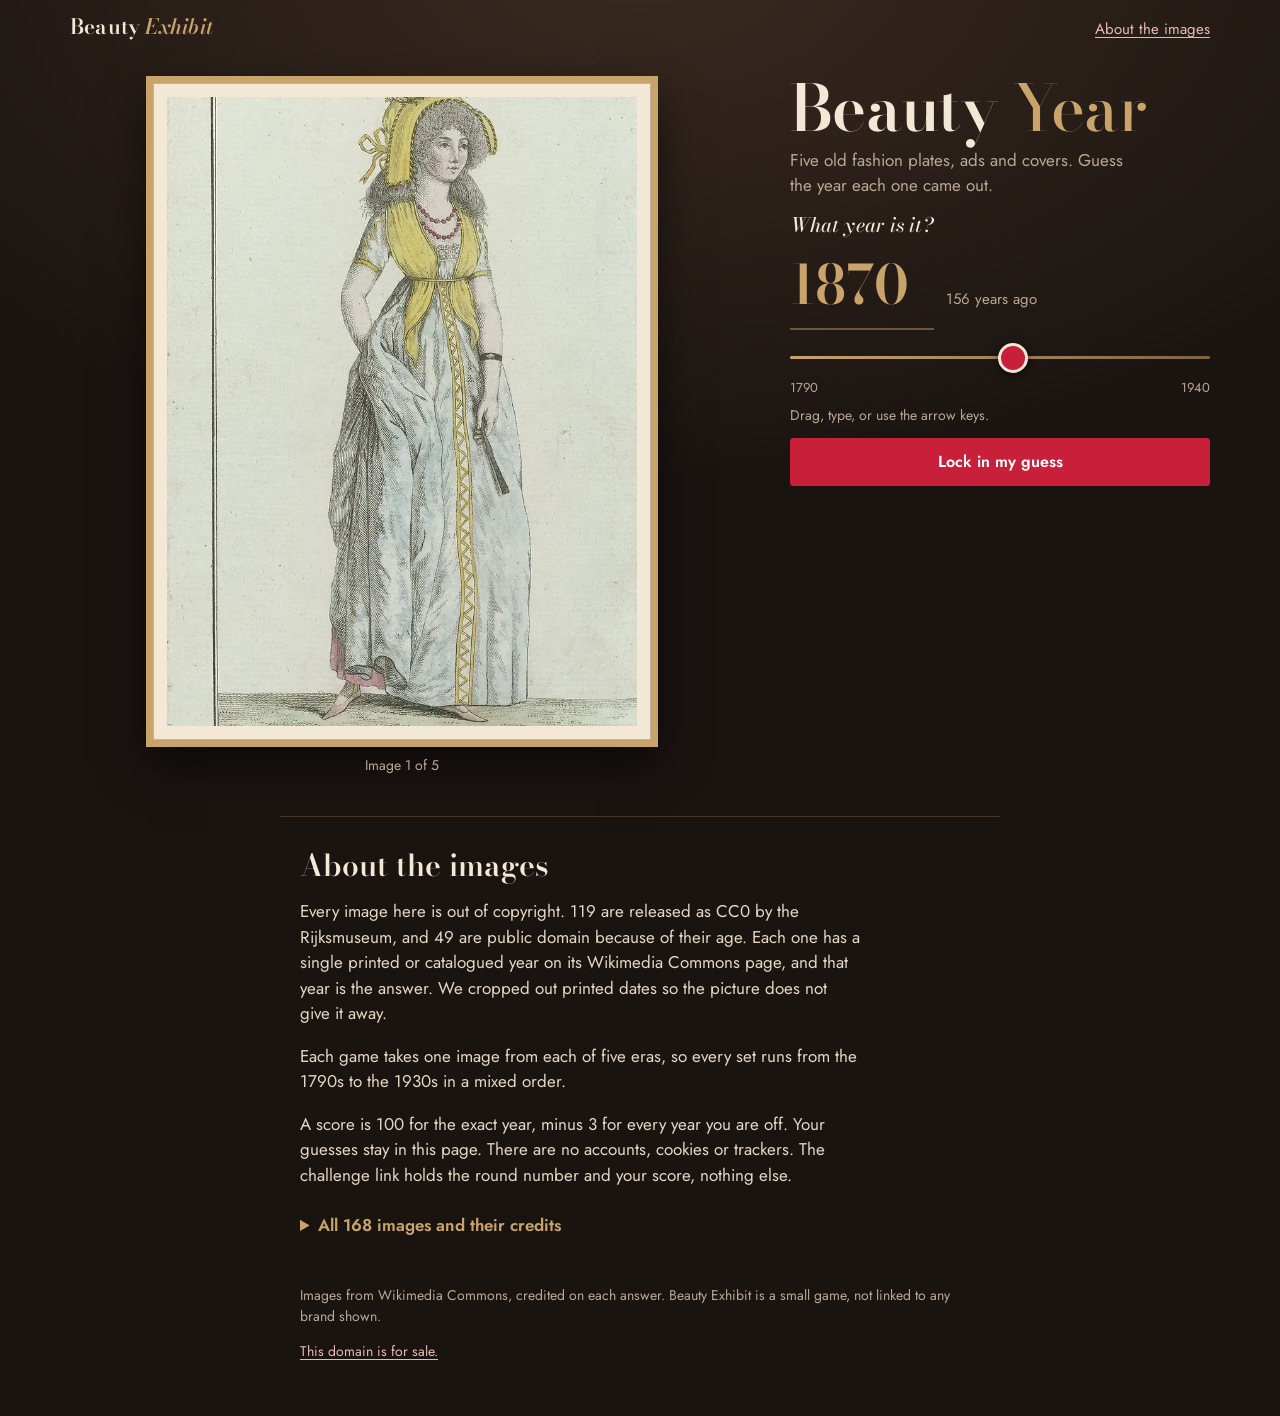
==== commit 32d98864: "Beauty Year: size the round image before it loads (CLS), 24px inline tap targets, keep 4 plates with" ====
--- a/docs/index.html
+++ b/docs/index.html
@@ -29,7 +29,7 @@
     <p class="friend" id="friend-top" hidden></p>
   </div>
   <figure class="piece" id="piece">
-    <div class="frame"><img id="art" src="img/n9.webp" width="746" height="1000" alt="Image 1 of 5. A yellow bonnet and wrap over a long white gown." decoding="async"></div>
+    <div class="frame"><img id="art" src="img/n9.webp" width="746" height="1000" style="--ar:0.7460" alt="Image 1 of 5. A yellow bonnet and wrap over a long white gown." decoding="async"></div>
     <figcaption class="count" id="count">Image 1 of 5</figcaption>
   </figure>
   <div class="wall" id="wall" hidden aria-hidden="true"></div>
@@ -82,7 +82,7 @@
   <p><a href="https://www.afternic.com/domain/beautyexhibit.com">This domain is for sale.</a></p>
 </footer>
 <script type="application/json" id="legacy">["0","4","7","16","18","34","36","37","38","56","280","109","126","133","278","142","264","151","162","160","253","161","183","269","241","228","185","190","227","229","276","204","232","234","275","242","279","214","216","205","211","224"]</script>
-<script type="application/json" id="images">[{"id":"0","year":1808,"title":"Kensington Garden dresses for June, Le Beau Monde","artist":"","look":"Very high waists, white muslin and deep bonnets.","license":"Public domain","licenseTags":["PD-old-100-expired","PD-old-X-expired"],"source":"https://commons.wikimedia.org/wiki/File:Kensington_Garden_dresses_for_June,_fashion_plate_from_Le_Beau_Monde,_unknown_illustrator,_1808.jpg","holder":"","w":436,"h":602},{"id":"4","year":1817,"title":"Toilette de Spectacle, Incroyables et Merveilleuses","artist":"Rijksmuseum","look":"Waist right under the bust, short puffed sleeves, hair piled with feathers.","license":"CC0 1.0","licenseTags":["CC-zero"],"source":"https://commons.wikimedia.org/wiki/File:Incroyables_et_Merveilleuses,_1817,_Merveilleuse,_No._31_Toilette_de_Spectacle.,_RP-P-2009-1503.jpg","holder":"Rijksmuseum","w":777,"h":1000},{"id":"7","year":1829,"title":"Costumes Parisiens, Journal des Dames et des Modes","artist":"Rijksmuseum","look":"Huge hats, wide puffed sleeves and a belted waist.","license":"CC0 1.0","licenseTags":["CC-zero"],"source":"https://commons.wikimedia.org/wiki/File:Journal_des_Dames_et_des_Modes,_Costumes_Parisiens,_25_avril_1829,_(2689)_Mode_de_Longchamp_(..),_RP-P-2009-2544.jpg","holder":"Rijksmuseum","w":775,"h":1000},{"id":"16","year":1833,"title":"Fashion plate, University of Washington collection","artist":"","look":"Huge balloon sleeves and hats loaded with ribbons.","license":"Public domain","licenseTags":["PD-old-100"],"source":"https://commons.wikimedia.org/wiki/File:1833_fashion_plate.jpg","holder":"","w":352,"h":387},{"id":"18","year":1837,"title":"Modes de Longchamp, Petit Courrier des Dames","artist":"Rijksmuseum","look":"Bonnets that frame the face, sleeves narrowing at the top.","license":"CC0 1.0","licenseTags":["CC-zero"],"source":"https://commons.wikimedia.org/wiki/File:Petit_Courrier_des_Dames,_15_avril_1837,_No._1342_Modes_de_Longchamp_(..),_RP-P-OB-103.226.jpg","holder":"Rijksmuseum","w":800,"h":822},{"id":"34","year":1853,"title":"Le Moniteur de la Mode, plate by Jules David","artist":"Jules David","look":"Center-parted hair, bare shoulders, full skirts on petticoats.","license":"Public domain","licenseTags":["PD-old-auto"],"source":"https://commons.wikimedia.org/wiki/File:Hand-colored_fashion_plate_1853.jpg","holder":"","w":356,"h":424},{"id":"36","year":1857,"title":"Le Journal des Demoiselles, plate by Laure Noël","artist":"Laure Noël","look":"Tiered skirts swelling over a cage crinoline.","license":"Public domain","licenseTags":["PD-old-100-expired","PD-old-X-expired"],"source":"https://commons.wikimedia.org/wiki/File:1857Le_Journal_des_Demoiselles.png","holder":"","w":800,"h":897},{"id":"37","year":1861,"title":"Wedding dress, Englishwoman's Domestic Magazine","artist":"Jules David","look":"Long veil, lace and a crinoline at full width.","license":"Public domain","licenseTags":["PD-old-auto"],"source":"https://commons.wikimedia.org/wiki/File:Wedding_Dress_fashion_plate_for_the_Englishwoman%27s_Domestic_Magazine_1861.jpeg","holder":"","w":408,"h":432},{"id":"38","year":1865,"title":"The immense lace shawl, fashion plate","artist":"collection Maciet","look":"Hair swept up with a wreath, the skirt pushed back behind.","license":"Public domain","licenseTags":["PD-old-100"],"source":"https://commons.wikimedia.org/wiki/File:Fashion_plate_(The_immense_shawl,point_de_gaze_or_application_d%27Angleterre).jpg","holder":"","w":770,"h":1000},{"id":"56","year":1869,"title":"Fashion plate, Manby & Balding, Paris","artist":"","look":"Skirt volume pushed toward the back.","license":"Public domain","licenseTags":["PD-old"],"source":"https://commons.wikimedia.org/wiki/File:1869_Fashion_Plate.jpg","holder":"","w":638,"h":399},{"id":"280","year":1869,"title":"Dobbins' Medicated Toilet Soap, advertising","artist":"Lithograph by Jacob Haehnlen, Philadelphia. Copyright by J.B. Dobbins.","look":"A parlor of wide skirts selling soap with flowers.","license":"Public domain","licenseTags":["PD-US-1923","PD-US-expired"],"source":"https://commons.wikimedia.org/wiki/File:Dobbins%27_medicated_toilet_soap,_advertising,_1869.jpg","holder":"","w":800,"h":956},{"id":"109","year":1877,"title":"Les Modes Parisiennes, Modèles des Grands Magasins","artist":"Rijksmuseum","look":"Long narrow trains and bodices fitted over the hips.","license":"CC0 1.0","licenseTags":["CC-zero"],"source":"https://commons.wikimedia.org/wiki/File:Les_Modes_Parisiennes,_1877,_No._1761_Mod%C3%A8les_des_Grands_Magasins_(..),_RP-P-OB-103.518.jpg","holder":"Rijksmuseum","w":800,"h":899},{"id":"126","year":1881,"title":"Dames-modegids","artist":"Rijksmuseum","look":"Tight bodices, swags of fabric and small hats.","license":"CC0 1.0","licenseTags":["CC-zero"],"source":"https://commons.wikimedia.org/wiki/File:Dames-modegids,_1_februari_1881,_No._630,_RP-P-OB-103.023.jpg","holder":"Rijksmuseum","w":800,"h":917},{"id":"133","year":1889,"title":"Toilettes, Journal des Demoiselles","artist":"Rijksmuseum","look":"Bustles at the back and tall hats.","license":"CC0 1.0","licenseTags":["CC-zero"],"source":"https://commons.wikimedia.org/wiki/File:Journal_des_Demoiselles,_1_mai_1889,_No._4727_Toilettes_de_Melle_Thirion,_RP-P-2009-3738.jpg","holder":"Rijksmuseum","w":800,"h":439},{"id":"278","year":1890,"title":"La Diaphane, Poudre de Riz poster","artist":"Rijksmuseum","look":"Rice powder sold with a famous actress and a lot of white.","license":"CC0 1.0","licenseTags":["CC-zero"],"source":"https://commons.wikimedia.org/wiki/File:La_Diaphane._Poudre_de_Riz_,_1890,_RP-P-1912-2481.jpg","holder":"Rijksmuseum","w":714,"h":1000},{"id":"142","year":1893,"title":"Toilettes, Le Moniteur de la Mode","artist":"Rijksmuseum","look":"Leg-of-mutton sleeves, huge at the shoulder.","license":"CC0 1.0","licenseTags":["CC-zero"],"source":"https://commons.wikimedia.org/wiki/File:Le_Moniteur_de_la_Mode,_1893,_Nr._2907,_No._33_Toilettes_de_Mad.e_benoit,_RP-P-2009-3753.jpg","holder":"Rijksmuseum","w":800,"h":851},{"id":"264","year":1896,"title":"Lance Parfum Rodo, poster by Alphonse Mucha","artist":"Alphonse Mucha","look":"Flowing red hair and Art Nouveau curves.","license":"Public domain","licenseTags":["PD-old-X-expired","PD-old-auto-expired"],"source":"https://commons.wikimedia.org/wiki/File:Mucha_-Lance_Parfum_Rodo.jpg","holder":"","w":714,"h":1000},{"id":"151","year":1897,"title":"Hats, The Millinery Trade Review, New York","artist":"\"Casimir\"","look":"Hats piled with flowers and feathers, hair rolled up.","license":"Public domain","licenseTags":["PD-US"],"source":"https://commons.wikimedia.org/wiki/File:Model%C3%A8s_de_Madame_Carlier_1897.jpg","holder":"","w":784,"h":1000},{"id":"162","year":1904,"title":"Wedding party, Fashion magazine","artist":"Fashion (magazine)","look":"High lace collars, pouched bodices and frock coats.","license":"Public domain","licenseTags":["PD-US"],"source":"https://commons.wikimedia.org/wiki/File:Frock_Coat_April_1904.jpg","holder":"","w":799,"h":1000},{"id":"160","year":1907,"title":"Golfing costume","artist":"Johann Hermann Bogdan Kandyuk (1866-1918)","look":"A sporty tweed suit, wide-brimmed cap and tiny waist.","license":"Public domain","licenseTags":["PD-old-X-expired","PD-old-auto-expired"],"source":"https://commons.wikimedia.org/wiki/File:Golfing_costume_1907.jpg","holder":"","w":398,"h":698},{"id":"253","year":1907,"title":"Pears' Otto of Rose soap advertisement","artist":"","look":"A fur muff, a big hat and soap for the complexion.","license":"Public domain","licenseTags":["PD-old"],"source":"https://commons.wikimedia.org/wiki/File:Pears%27_soap_Otto_of_Rose_1907,_advertisement.jpg","holder":"","w":691,"h":1000},{"id":"161","year":1909,"title":"Fashion plate","artist":"","look":"Wide hats and long straight lines.","license":"Public domain","licenseTags":["PD-UK-unknown","PD-US-expired"],"source":"https://commons.wikimedia.org/wiki/File:Fashion_Plate_1909.jpg","holder":"","w":728,"h":1000},{"id":"183","year":1910,"title":"Fashion plate","artist":"","look":"Blouses and high-waisted skirts, hats tipped forward.","license":"Public domain","licenseTags":["PD-old"],"source":"https://commons.wikimedia.org/wiki/File:1910_Fashion_Plate.jpg","holder":"","w":645,"h":889},{"id":"269","year":1911,"title":"Parfum Lauris, poster by Leopoldo Metlicovitz","artist":"Leopoldo Metlikovicz","look":"Bound hair, loose draped dress and a hand mirror.","license":"Public domain","licenseTags":["PD-old-70"],"source":"https://commons.wikimedia.org/wiki/File:Leopoldo_Metlicovitz_-_Poster_Lauris_Sauz%C3%A9_Fr%C3%A8res_Paris.jpg","holder":"","w":435,"h":570},{"id":"241","year":1911,"title":"Ladies' Home Journal cover by Harry Watrous","artist":"Harry Willson Watrous","look":"Tailored jackets, small hats and a dog at the table.","license":"Public domain","licenseTags":["PD-1923","PD-US-expired"],"source":"https://commons.wikimedia.org/wiki/File:Harry_Watrous_cover_Ladies_Home_Journal_--1_March_1911.jpg","holder":"","w":800,"h":964},{"id":"228","year":1913,"title":"Vogue cover by Will Hammell","artist":"Will Hammell (1888-1963)","look":"A slim blue column dress and a turban hat.","license":"Public domain","licenseTags":["PD-US"],"source":"https://commons.wikimedia.org/wiki/File:A_Woman_Standing_On_A_Terrace,_by_Will_Hammell_-_Vogue,_August_1,_1913.jpg","holder":"","w":682,"h":774},{"id":"185","year":1915,"title":"Gazette du Bon Ton plate by Valentine Gross","artist":"Valentine Gross (1887–1968)","look":"Full skirts cut above the ankle.","license":"Public domain","licenseTags":["PD-old-X-expired","PD-old-auto-expired"],"source":"https://commons.wikimedia.org/wiki/File:Gazette_du_Bon_Ton_fashion_plate_1915_rain.jpg","holder":"","w":750,"h":802},{"id":"190","year":1917,"title":"Jersey day wear, Les Élégances Parisiennes","artist":"","look":"Loose jersey jackets and skirts at mid-calf.","license":"Public domain","licenseTags":["PD-US"],"source":"https://commons.wikimedia.org/wiki/File:Chanel_jersey_casual_wear_1917,.jpg","holder":"","w":766,"h":951},{"id":"227","year":1917,"title":"Vogue cover by Georges Lepape","artist":"Georges Lepape (1887–1971)","look":"A bell-shaped skirt and a bobbed, simple look.","license":"Public domain","licenseTags":["PD-old-X-expired","PD-old-auto-expired"],"source":"https://commons.wikimedia.org/wiki/File:Vogue,_portada_de_mayo_de_1917.jpg","holder":"","w":367,"h":432},{"id":"229","year":1918,"title":"Vogue cover by George Wolfe Plank","artist":"George Wolfe Plank (1883–1965)","look":"A jeweled cap and a long dark gown with a trailing train.","license":"Public domain","licenseTags":["PD-US"],"source":"https://commons.wikimedia.org/wiki/File:Vogue_cover_April_1st,_1918,_by_George_Wolfe_Plank.jpg","holder":"","w":663,"h":819},{"id":"276","year":1919,"title":"Jonteel face powder advertisement","artist":"George D. Buckley","look":"Powder puffs and a soft, matte face.","license":"Public domain","licenseTags":["PD-1923","PD-US-expired"],"source":"https://commons.wikimedia.org/wiki/File:Woman%27s_Home_Companion_1919_-_Jonteel_face_powder.png","holder":"","w":337,"h":510},{"id":"204","year":1919,"title":"Laissez-moi seule!, plate by George Barbier","artist":"George Barbier","look":"A turban with a plume and a dress with a fishtail train.","license":"Public domain","licenseTags":["PD-old-70-1923","PD-old-70-expired","PD-old-X-expired"],"source":"https://commons.wikimedia.org/wiki/File:George_Barbier_-_Laissez-moi_seule!.jpg","holder":"","w":581,"h":657},{"id":"232","year":1919,"title":"Vogue cover by Helen Dryden","artist":"Helen Dryden (1882–1972)","look":"A parasol, white stockings and a short dark dress at the beach.","license":"Public domain","licenseTags":["PD-US"],"source":"https://commons.wikimedia.org/wiki/File:Vogue_cover,_July_1st,_1919,_by_Helen_Dryden.jpg","holder":"","w":680,"h":828},{"id":"234","year":1920,"title":"Vogue cover by Helen Dryden","artist":"Helen Dryden (1882–1972)","look":"Red lips, rouge and bobbed hair under a hat.","license":"Public domain","licenseTags":["PD-US"],"source":"https://commons.wikimedia.org/wiki/File:Vogue_cover,_June_1st,_1920,_by_Helen_Dryden.jpg","holder":"","w":688,"h":828},{"id":"275","year":1922,"title":"Rigaud's Mary Garden face powder advertisement","artist":"Mishkin","look":"Marcel-waved hair and a pearl choker.","license":"Public domain","licenseTags":["PD-US"],"source":"https://commons.wikimedia.org/wiki/File:Rigaud%27s_Mary_Garden_Face_Powder_Ad_1922.jpg","holder":"","w":457,"h":662},{"id":"242","year":1922,"title":"The Delineator cover","artist":"","look":"A loose summer dress and short wavy hair.","license":"Public domain","licenseTags":["PD-US-1923","PD-US-expired"],"source":"https://commons.wikimedia.org/wiki/File:Magazine_cover_The_Delineator_June_1922_man_and_woman_in_garden.jpg","holder":"","w":325,"h":376},{"id":"279","year":1924,"title":"Cutex nail polish advertisement","artist":"","look":"Glossy polished nails as the whole message.","license":"Public domain","licenseTags":["PD-old"],"source":"https://commons.wikimedia.org/wiki/File:Cutex-1924.jpg","holder":"","w":755,"h":1000},{"id":"214","year":1924,"title":"Caroline, Art - Goût - Beauté","artist":"Rijksmuseum","look":"A straight dropped-waist dress and close-cropped hair.","license":"CC0 1.0","licenseTags":["CC-zero"],"source":"https://commons.wikimedia.org/wiki/File:Art_-_Go%C3%BBt_-_Beaut%C3%A9,_Feuillets_de_l%27_%C3%A9l%C3%A9gance_f%C3%A9minine,_Janvier_1924,_No._41,_4e_Ann%C3%A9e,_p._9_Caroline.-Cr%C3%A9ation_Philippe_et_Gaston,_RP-P-2009-4183-9A.jpg","holder":"Rijksmuseum","w":456,"h":1000},{"id":"216","year":1924,"title":"Garçonne and Grande Passion, Art - Goût - Beauté","artist":"Rijksmuseum","look":"Bobbed hair and straight dresses for tea.","license":"CC0 1.0","licenseTags":["CC-zero"],"source":"https://commons.wikimedia.org/wiki/File:Art_-_Go%C3%BBt_-_Beaut%C3%A9,_Feuillets_de_l%27_%C3%A9l%C3%A9gance_f%C3%A9minine,_Janvier_1924,_No._41,_4e_Ann%C3%A9e,_p._12_Cr%C3%A9ation_Jean_Patou_Cr%C3%A9ation_Beer,_RP-P-2009-4183-12A.jpg","holder":"Rijksmuseum","w":595,"h":1000},{"id":"205","year":1926,"title":"Pour le soir and Mirliton, Art - Goût - Beauté","artist":"Rijksmuseum","look":"Knee-grazing fringe dresses and short cropped hair.","license":"CC0 1.0","licenseTags":["CC-zero"],"source":"https://commons.wikimedia.org/wiki/File:Art_-_Go%C3%BBt_-_Beaut%C3%A9,_Feuillets_de_l%27_%C3%A9l%C3%A9gance_f%C3%A9minine,_F%C3%A9vrier_1926,_No._66,_6e_Ann%C3%A9e,_p._12_Cr%C3%A9ation_Premet_Cr%C3%A9ation_Doeuillet,_RP-P-2009-4182-12A.jpg","holder":"Rijksmuseum","w":480,"h":1000},{"id":"211","year":1926,"title":"Hats by Jeanne Duc, Art - Goût - Beauté","artist":"Rijksmuseum","look":"Cloche hats pulled down to the eyebrows.","license":"CC0 1.0","licenseTags":["CC-zero"],"source":"https://commons.wikimedia.org/wiki/File:Art_-_Go%C3%BBt_-_Beaut%C3%A9,_Feuillets_de_l%27_%C3%A9l%C3%A9gance_f%C3%A9minine,_F%C3%A9vrier_1926,_No._66,_6e_Ann%C3%A9e,_p._23,_RP-P-2009-4182-23.jpg","holder":"Rijksmuseum","w":750,"h":1000},{"id":"224","year":1928,"title":"Art - Goût - Beauté","artist":"Rijksmuseum","look":"Short hems at the knee and slim, boyish lines.","license":"CC0 1.0","licenseTags":["CC-zero"],"source":"https://commons.wikimedia.org/wiki/File:Art_-_Go%C3%BBt_-_Beaut%C3%A9,_Feuillets_de_l%27_%C3%A9l%C3%A9gance_f%C3%A9minine,_Novembre_1928,_No._99,_9e_Ann%C3%A9e,_p._10,_RP-P-2009-1921-10.jpg","holder":"Rijksmuseum","w":693,"h":1000},{"id":"n1","year":1792,"title":"Plate from the Journal de la Mode et du Goût","artist":"","look":"Powdered curls, a frilled white gown and a tall ribboned hat.","license":"CC0 1.0","licenseTags":["CC-zero","Cc-zero"],"source":"https://commons.wikimedia.org/wiki/File:Journal_de_la_Mode_et_du_Go%C3%BBt,_20_juillet_1792,_15e_cahier,_pl._2,_RP-P-2004-1145.jpg","holder":"Rijksmuseum","w":618,"h":1000},{"id":"n2","year":1797,"title":"Costume Parisien plate, Journal des Dames et des Modes","artist":"","look":"A huge fur muff, a short dark jacket and a straw bonnet.","license":"CC0 1.0","licenseTags":["CC-zero","Cc-zero"],"source":"https://commons.wikimedia.org/wiki/File:Journal_des_Dames_et_des_Modes,_Costume_Parisien,_17_d%C3%A9cembre_1797,_(15_(bis))_Chapeau-Casqu_(..),_RP-P-2009-2254.jpg","holder":"Rijksmuseum","w":681,"h":1000},{"id":"n3","year":1798,"title":"Costume Parisien plate, Journal des Dames et des Modes","artist":"","look":"A seated woman in a white gown with a striped hem and a gauze cap.","license":"CC0 1.0","licenseTags":["CC-zero","Cc-zero"],"source":"https://commons.wikimedia.org/wiki/File:Journal_des_Dames_et_des_Modes,_Costume_Parisien,_16_octobre_1798,_An_7,_(68.)_Cornette_en_forme_de_Casqu_(..)_Vrouw_gekleed_in_een_japon_met_Etruskisch_borduurwerk,_op_het_hoofd_een_%27Cornette%27_met_linten,_RP-P-2009-2265.jpg","holder":"Rijksmuseum","w":658,"h":1000},{"id":"n4","year":1799,"title":"Costume Parisien plate, Journal des Dames et des Modes","artist":"","look":"A dark lace veil worn over a hat with a narrow white gown.","license":"CC0 1.0","licenseTags":["CC-zero","Cc-zero"],"source":"https://commons.wikimedia.org/wiki/File:Journal_des_Dames_et_des_Modes,_Costume_Parisien,_1_d%C3%A9cembre_1799,_An_8_(175)_Chapeau_-_Capot_(..),_RP-P-2009-1386.jpg","holder":"Rijksmuseum","w":718,"h":1000},{"id":"n5","year":1797,"title":"Costume Parisien plate, Journal des Dames et des Modes","artist":"","look":"A long yellow scarf over a white gown and a small hat.","license":"CC0 1.0","licenseTags":["CC-zero","Cc-zero"],"source":"https://commons.wikimedia.org/wiki/File:Journal_des_Dames_et_des_Modes,_Costume_Parisien,_25_novembre_1797,_(12)_Cocarde_en_feuilles_(..),_RP-P-2009-1319.jpg","holder":"Rijksmuseum","w":655,"h":1000},{"id":"n6","year":1798,"title":"Costume Parisien plate, Journal des Dames et des Modes","artist":"","look":"A white gown with blue and red trim and a feathered turban.","license":"CC0 1.0","licenseTags":["CC-zero","Cc-zero"],"source":"https://commons.wikimedia.org/wiki/File:Journal_des_Dames_et_des_Modes,_Costume_Parisien,_11_f%C3%A9vrier_1798,_(6)_Turban_%C3%A0_la_Gulnar_(..),_RP-P-2009-1327.jpg","holder":"Rijksmuseum","w":698,"h":1000},{"id":"n7","year":1799,"title":"Costume Parisien plate, Journal des Dames et des Modes","artist":"","look":"A high waisted pink gown, long gloves and a little green bag.","license":"CC0 1.0","licenseTags":["CC-zero","Cc-zero"],"source":"https://commons.wikimedia.org/wiki/File:Journal_des_Dames_et_des_Modes,_Costume_Parisien,_18_juin_1799,_An_7_(112_bis)_Bonnet_N%C3%A9glig%C3%A9_(..),_RP-P-2009-2287.jpg","holder":"Rijksmuseum","w":684,"h":1000},{"id":"n9","year":1798,"title":"Costume Parisien plate, Journal des Dames et des Modes","artist":"","look":"A yellow bonnet and wrap over a long white gown.","license":"CC0 1.0","licenseTags":["CC-zero","Cc-zero"],"source":"https://commons.wikimedia.org/wiki/File:Journal_des_Dames_et_des_Modes,_Costume_Parisien,_2_juin_1798,_An_6,_(41)_Cornette_en_Gaz_(..),_RP-P-2009-1338.jpg","holder":"Rijksmuseum","w":746,"h":1000},{"id":"n10","year":1799,"title":"Costume Parisien plate, Journal des Dames et des Modes","artist":"","look":"A man with cropped hair, a dark tailcoat and pale breeches.","license":"CC0 1.0","licenseTags":["CC-zero","Cc-zero"],"source":"https://commons.wikimedia.org/wiki/File:Journal_des_Dames_et_des_Modes,_Costume_Parisien,_1799,_An_7_(116)_Cheveux_courts_(..),_RP-P-2009-1428.jpg","holder":"Rijksmuseum","w":685,"h":1000},{"id":"n11","year":1797,"title":"Costume Parisien plate, Journal des Dames et des Modes","artist":"","look":"A rose wrap over a yellow gown and a feathered turban.","license":"CC0 1.0","licenseTags":["CC-zero","Cc-zero"],"source":"https://commons.wikimedia.org/wiki/File:Journal_des_Dames_et_des_Modes,_Costume_Parisien,_21_septembre_1797,_(6)(bis)_Turban_%C3%A0_Calott_(..),_RP-P-2009-2251.jpg","holder":"Rijksmuseum","w":669,"h":1000},{"id":"n12","year":1801,"title":"Demi turban and palatine, Paris fashion plate","artist":"","look":"A soft turban, a fur tippet and a long clinging gown.","license":"Public domain","licenseTags":["PD-old-100"],"source":"https://commons.wikimedia.org/wiki/File:Demi_Turban._Palatine_(Paris,_1801).jpg","holder":"","w":686,"h":1000},{"id":"n13","year":1804,"title":"Four walking dresses, Victoria and Albert Museum print","artist":"","look":"Four women in slim white gowns with bonnets and a fur wrap.","license":"Public domain","licenseTags":["PD-old-100"],"source":"https://commons.wikimedia.org/wiki/File:A,_1804,_Victoria_and_Albert_Museum.jpg","holder":"Victoria and Albert Museum","w":800,"h":627},{"id":"n14","year":1807,"title":"Plate from Elegantia, a Dutch fashion magazine","artist":"","look":"A white high waisted dress, yellow gloves and a small cap.","license":"CC0 1.0","licenseTags":["CC-zero","Cc-zero"],"source":"https://commons.wikimedia.org/wiki/File:Elegantia,_of_tijdschrift_van_mode,_luxe_en_smaak_voor_dames,_September_1807,_No._21_Chapeau_orn%C3%A9e_d%27une_Plume_folette..,_BI-1894-3732A-20.jpg","holder":"Rijksmuseum","w":688,"h":1000},{"id":"n15","year":1808,"title":"Plate from Elegantia, a Dutch fashion magazine","artist":"","look":"A white gown with a green sash and a green cap.","license":"CC0 1.0","licenseTags":["CC-zero","Cc-zero"],"source":"https://commons.wikimedia.org/wiki/File:Elegantia,_of_tijdschrift_van_mode,_luxe_en_smaak_voor_dames,_Juni_1808,_No._49_Capote_de_Taffetas,..,_BI-1894-3732B-18.jpg","holder":"Rijksmuseum","w":635,"h":1000},{"id":"n16","year":1809,"title":"Plate from Elegantia, a Dutch fashion magazine","artist":"","look":"A white dress with a frilled cape and a plain bonnet.","license":"CC0 1.0","licenseTags":["CC-zero","Cc-zero"],"source":"https://commons.wikimedia.org/wiki/File:Elegantia,_of_tijdschrift_van_mode,_luxe_en_smaak_voor_dames,_Oktober_1809,_No._91_Cornette_de_Remplis_de_Perkale..,_BI-1894-3732C-26.jpg","holder":"Rijksmuseum","w":591,"h":1000},{"id":"n17","year":1807,"title":"Plate from Elegantia, a Dutch fashion magazine","artist":"","look":"A layered fichu and tall headdress over a white gown.","license":"CC0 1.0","licenseTags":["CC-zero","Cc-zero"],"source":"https://commons.wikimedia.org/wiki/File:Elegantia,_of_tijdschrift_van_mode,_luxe_en_smaak_voor_dames,_Oktober_1807,_No._24_Fichu_%C3%A1_Colerett,_RP-P-2009-2829.jpg","holder":"Rijksmuseum","w":668,"h":1000},{"id":"n18","year":1808,"title":"Plate from Elegantia, a Dutch fashion magazine","artist":"","look":"A white gown with short puffed sleeves and a patterned shawl.","license":"CC0 1.0","licenseTags":["CC-zero","Cc-zero"],"source":"https://commons.wikimedia.org/wiki/File:Elegantia,_of_tijdschrift_van_mode,_luxe_en_smaak_voor_dames,_Oktober_1808,_No._59_Coeffure_en_Cheveux_lisses..,_BI-1894-3732B-28.jpg","holder":"Rijksmuseum","w":633,"h":1000},{"id":"n19","year":1809,"title":"Plate from Elegantia, a Dutch fashion magazine","artist":"","look":"A white gown seen from behind with red crossed ribbons.","license":"CC0 1.0","licenseTags":["CC-zero","Cc-zero"],"source":"https://commons.wikimedia.org/wiki/File:Elegantia,_of_tijdschrift_van_mode,_luxe_en_smaak_voor_dames,_Juni_1809,_No._80_Coeffure_en_Bourrelet..,_BI-1894-3732C-15.jpg","holder":"Rijksmuseum","w":617,"h":1000},{"id":"n20","year":1807,"title":"Plate from Elegantia, a Dutch fashion magazine","artist":"","look":"A white gown with a cream spencer and a blue bonnet.","license":"CC0 1.0","licenseTags":["CC-zero","Cc-zero"],"source":"https://commons.wikimedia.org/wiki/File:Elegantia,_of_tijdschrift_van_mode,_luxe_en_smaak_voor_dames,_November_1807,_No._26_Capote_de_Satin..,_BI-1894-3732A-26.jpg","holder":"Rijksmuseum","w":728,"h":1000},{"id":"n21","year":1808,"title":"Plate from Elegantia, a Dutch fashion magazine","artist":"","look":"A lilac long coat with fur edging and a cap.","license":"CC0 1.0","licenseTags":["CC-zero","Cc-zero"],"source":"https://commons.wikimedia.org/wiki/File:Elegantia,_of_tijdschrift_van_mode,_luxe_en_smaak_voor_dames,_November_1808,_No._61_Chapeau_de_Cachemire..,_BI-1894-3732B-30.jpg","holder":"Rijksmuseum","w":609,"h":1000},{"id":"n22","year":1809,"title":"Plate from Elegantia, a Dutch fashion magazine","artist":"","look":"A long white redingote with a hood and a straw hat.","license":"CC0 1.0","licenseTags":["CC-zero","Cc-zero"],"source":"https://commons.wikimedia.org/wiki/File:Elegantia,_of_tijdschrift_van_mode,_luxe_en_smaak_voor_dames,_September_1809,_No._87_Redingote_de_perkale..,_BI-1894-3732C-22.jpg","holder":"Rijksmuseum","w":635,"h":1000},{"id":"n23","year":1807,"title":"Plate from Elegantia, a Dutch fashion magazine","artist":"","look":"A white gown with a draped shawl and a deep bonnet.","license":"CC0 1.0","licenseTags":["CC-zero","Cc-zero"],"source":"https://commons.wikimedia.org/wiki/File:Elegantia,_of_tijdschrift_van_mode,_luxe_en_smaak_voor_dames,_Juni_1807,_No._14_Chapeau_de_Paille..,_RP-P-OB-102.122.jpg","holder":"Rijksmuseum","w":704,"h":1000},{"id":"n24","year":1810,"title":"Costume Parisien plate","artist":"","look":"A green coat with a lace cape beside a red coat with fur trim.","license":"Public domain","licenseTags":["PD-old-100"],"source":"https://commons.wikimedia.org/wiki/File:Costume_Parisien,_1810.jpg","holder":"","w":575,"h":1000},{"id":"n25","year":1811,"title":"Costume Parisien plate, Journal des Dames et des Modes","artist":"","look":"A man in a caped greatcoat, a tall hat and riding boots.","license":"CC0 1.0","licenseTags":["CC-zero","Cc-zero"],"source":"https://commons.wikimedia.org/wiki/File:Journal_des_Dames_et_des_Modes_mannenmode_Journal_des_Dames_et_des_Modes,_Costume_Parisien,_31_mars_1811,_(1133)_Chapeau_demi-Bateau_(..),_RP-P-2009-2416.jpg","holder":"Rijksmuseum","w":663,"h":1000},{"id":"n26","year":1812,"title":"Costume Parisien plate, Journal des Dames et des Modes","artist":"","look":"A lilac redingote with fur edging and a tall bonnet.","license":"CC0 1.0","licenseTags":["CC-zero","Cc-zero"],"source":"https://commons.wikimedia.org/wiki/File:Journal_des_Dames_et_des_Modes,_Costume_Parisien,_1812,_(1265)_R%C3%A9dingote_de_L%C3%A9vantin_(..),_RP-P-OB-103.464.jpg","holder":"Rijksmuseum","w":685,"h":1000},{"id":"n27","year":1813,"title":"Costume Parisien plate, Journal des Dames et des Modes","artist":"","look":"Sixteen velvet hats and bonnets trimmed with flowers.","license":"CC0 1.0","licenseTags":["CC-zero","Cc-zero"],"source":"https://commons.wikimedia.org/wiki/File:Journal_des_Dames_et_des_Modes,_Costume_Parisien,_1813,_(1295)_Chapeaux_de_Velours_(..),_RP-P-OB-103.465.jpg","holder":"Rijksmuseum","w":605,"h":1000},{"id":"n28","year":1814,"title":"Costume Parisien plate, Journal des Dames et des Modes","artist":"","look":"A man in a blue frock coat, fur collar and tall hat.","license":"CC0 1.0","licenseTags":["CC-zero","Cc-zero"],"source":"https://commons.wikimedia.org/wiki/File:Journal_des_Dames_et_des_Modes_mannenmode_Journal_des_Dames_et_des_Modes,_Costume_Parisien,_28_f%C3%A9vrier_1814,_(1378),_RP-P-2009-2436.jpg","holder":"Rijksmuseum","w":674,"h":1000},{"id":"n29","year":1815,"title":"Gentleman in Vienna, Journal des Luxus und der Moden","artist":"","look":"A blue tailcoat, a striped waistcoat, pale trousers and a tall hat.","license":"Public domain","licenseTags":["PD-old"],"source":"https://commons.wikimedia.org/wiki/File:Herr_in_Wien_1815.jpeg","holder":"","w":641,"h":1000},{"id":"n30","year":1816,"title":"Costume Parisien plate, Journal des Dames et des Modes","artist":"","look":"A tall frilled bonnet and a white gown with ruffled hem.","license":"CC0 1.0","licenseTags":["CC-zero","Cc-zero"],"source":"https://commons.wikimedia.org/wiki/File:Journal_des_Dames_et_des_Modes,_Costume_Parisien,_20_mai_1816,_(1565)_Chapeau_de_Virgini_(..),_RP-P-2009-2443.jpg","holder":"Rijksmuseum","w":641,"h":1000},{"id":"n31","year":1817,"title":"Costume Parisien plate, Journal des Dames et des Modes","artist":"","look":"A veiled cap and a silver satin dress with a rounded train.","license":"CC0 1.0","licenseTags":["CC-zero","Cc-zero"],"source":"https://commons.wikimedia.org/wiki/File:Journal_des_Dames_et_des_Modes,_Costume_Parisien,_15_d%C3%A9cembre_1817_(1697),_RP-P-2009-1454.jpg","holder":"Rijksmuseum","w":706,"h":1000},{"id":"n33","year":1819,"title":"Costume Parisien plate, Journal des Dames et des Modes","artist":"","look":"A cream gown with long sleeves and a flowered velvet hat.","license":"CC0 1.0","licenseTags":["CC-zero","Cc-zero"],"source":"https://commons.wikimedia.org/wiki/File:Journal_des_Dames_et_des_Modes,_Costume_Parisien,_15_d%C3%A9cembre_1819,_(1864)_Chapeau_de_velours_(..),_RP-P-2009-2456.jpg","holder":"Rijksmuseum","w":691,"h":1000},{"id":"n34","year":1810,"title":"Costume Parisien plate, Journal des Dames et des Modes","artist":"","look":"Braided hair and a plain white gown.","license":"CC0 1.0","licenseTags":["CC-zero","Cc-zero"],"source":"https://commons.wikimedia.org/wiki/File:Journal_des_Dames_et_des_Modes,_Costume_Parisien,_15_avril_1810,_(1053)_Coeffure_en_nattes_(..),_RP-P-2009-2409.jpg","holder":"Rijksmuseum","w":676,"h":1000},{"id":"n35","year":1812,"title":"Costume Parisien plate, Journal des Dames et des Modes","artist":"","look":"A green gown with pink trim, a straw hat and a diabolo toy.","license":"CC0 1.0","licenseTags":["CC-zero","Cc-zero"],"source":"https://commons.wikimedia.org/wiki/File:Journal_des_Dames_et_des_Modes,_Costume_Parisien,_10_juin_1812,_(1233)_Robe_de_Gros_de_Naples_(..),_RP-P-2009-2421.jpg","holder":"Rijksmuseum","w":627,"h":1000},{"id":"n36","year":1820,"title":"Plate from the Journal des Dames","artist":"","look":"A woman playing battledore in a frilled gown with a wide belt.","license":"Public domain","licenseTags":["PD-old"],"source":"https://commons.wikimedia.org/wiki/File:1820Journals_desDames.jpg","holder":"","w":477,"h":1000},{"id":"n37","year":1821,"title":"Costume Parisien plate, Journal des Dames et des Modes","artist":"","look":"A wide straw hat, a white gown with deep frills and a long sash.","license":"CC0 1.0","licenseTags":["CC-zero","Cc-zero"],"source":"https://commons.wikimedia.org/wiki/File:Journal_des_Dames_et_des_Modes_1821,_Costume_Parisien_(2006),_BI-1938-0115A-6.jpg","holder":"Rijksmuseum","w":718,"h":1000},{"id":"n38","year":1822,"title":"Costume Parisien plate, Journal des Dames et des Modes","artist":"","look":"A rose gown covered in petal ruffles with short puffed sleeves.","license":"CC0 1.0","licenseTags":["CC-zero","Cc-zero"],"source":"https://commons.wikimedia.org/wiki/File:Journal_des_Dames_et_des_Modes_1822,_Costume_Parisien_(2054),_BI-1938-0115A-11.jpg","holder":"Rijksmuseum","w":723,"h":1000},{"id":"n39","year":1823,"title":"Costume Parisien plate, Journal des Dames et des Modes","artist":"","look":"A pale blue gown with scalloped frills and a matching turban.","license":"CC0 1.0","licenseTags":["CC-zero","Cc-zero"],"source":"https://commons.wikimedia.org/wiki/File:Journal_des_Dames_et_des_Modes_1823,_Costume_Parisien_(2132),_BI-1938-0115A-28.jpg","holder":"Rijksmuseum","w":703,"h":1000},{"id":"n40","year":1824,"title":"Costume Parisien plate, Journal des Dames et des Modes","artist":"","look":"Two women in pink and white gowns with frothy caps.","license":"CC0 1.0","licenseTags":["CC-zero","Cc-zero"],"source":"https://commons.wikimedia.org/wiki/File:Journal_des_Dames_et_des_Modes_1824,_Costume_Parisien_(2226),_BI-1938-0115A-36.jpg","holder":"Rijksmuseum","w":800,"h":923},{"id":"n41","year":1826,"title":"Wiener Moden fashion plate","artist":"","look":"Huge puffed sleeves, a broad hat with bows and a zigzag hem.","license":"Public domain","licenseTags":["PD-Art","PD-Art/en","PD-Art/layout","PD-art-category","PD-art-category/core","PD-old-100-expired","PD-old-X-expired"],"source":"https://commons.wikimedia.org/wiki/File:1826-Wiener-Moden-fashion-plate.png","holder":"","w":538,"h":1000},{"id":"n42","year":1827,"title":"Embroidered cashmere waistcoat, Petit Courrier des Dames","artist":"","look":"A man in a dark cutaway coat, tight trousers and a curly crop.","license":"Public domain","licenseTags":["PD-old-100-1923","PD-old-100-expired","PD-old-X-expired"],"source":"https://commons.wikimedia.org/wiki/File:Gilet_de_cachemire_brod%C3%A9_en_soie.tif","holder":"","w":800,"h":967},{"id":"n44","year":1829,"title":"Moden plate engraved by Lohse","artist":"Lohse","look":"Fur trimmed coats, tall feathered hats and big sleeves.","license":"Public domain","licenseTags":["PD-old"],"source":"https://commons.wikimedia.org/wiki/File:Moden_Z_1829_Lohse_sc._No._4.jpg","holder":"","w":800,"h":605},{"id":"n45","year":1821,"title":"Costume Parisien plate, Journal des Dames et des Modes","artist":"","look":"A white gown with bands of rosettes and short sleeves.","license":"CC0 1.0","licenseTags":["CC-zero","Cc-zero"],"source":"https://commons.wikimedia.org/wiki/File:Journal_des_Dames_et_des_Modes_1821,_Costume_Parisien_(1969),_BI-1938-0115A-4.jpg","holder":"Rijksmuseum","w":715,"h":1000},{"id":"n46","year":1822,"title":"Costume Parisien plate, Journal des Dames et des Modes","artist":"","look":"A man in a long black frock coat, tall hat and cane.","license":"CC0 1.0","licenseTags":["CC-zero","Cc-zero"],"source":"https://commons.wikimedia.org/wiki/File:Journal_des_Dames_et_des_Modes_1822,_Costume_Parisien_(2055),_BI-1938-0115A-12.jpg","holder":"Rijksmuseum","w":747,"h":1000},{"id":"n47","year":1823,"title":"Costume Parisien plate, Journal des Dames et des Modes","artist":"","look":"A white gown with blue sleeves and a ruffled hem.","license":"CC0 1.0","licenseTags":["CC-zero","Cc-zero"],"source":"https://commons.wikimedia.org/wiki/File:Journal_des_Dames_et_des_Modes_1823,_Costume_Parisien_(2131),_BI-1938-0115A-27.jpg","holder":"Rijksmuseum","w":749,"h":1000},{"id":"n48","year":1830,"title":"Plate from La Mode","artist":"","look":"Two white gowns with balloon sleeves and wide hats.","license":"CC0 1.0","licenseTags":["CC-zero","Cc-zero"],"source":"https://commons.wikimedia.org/wiki/File:La_Mode,_1830,_Pl._53,_T.3_Toilette_de_Bal_du_matin_(..),_RP-P-2009-3017.jpg","holder":"Rijksmuseum","w":784,"h":1000},{"id":"n50","year":1834,"title":"Plate from the Journal des Dames et des Modes","artist":"","look":"Puffed sleeves in patterned silk and feathered bonnets.","license":"CC0 1.0","licenseTags":["CC-zero","Cc-zero"],"source":"https://commons.wikimedia.org/wiki/File:Journal_des_Dames_et_des_Modes,_15_novembre_1834_,_No._3223_Capote_en_satin_(..),_RP-P-OB-103.233.jpg","holder":"Rijksmuseum","w":800,"h":849},{"id":"n52","year":1836,"title":"Plate from Le Follet","artist":"","look":"A ruffled white gown with green ribbons and a bonnet.","license":"CC0 1.0","licenseTags":["CC-zero","Cc-zero"],"source":"https://commons.wikimedia.org/wiki/File:Le_Follet_Courrier_des_Salons,_1836,_No._500_Chapeau_en_poult_de_soi_(..),_RP-P-2009-3170.jpg","holder":"Rijksmuseum","w":800,"h":955},{"id":"n54","year":1839,"title":"Plate from Modes de Paris","artist":"","look":"A sheet of bonnets and bodices with ribbons and lace.","license":"CC0 1.0","licenseTags":["CC-zero","Cc-zero"],"source":"https://commons.wikimedia.org/wiki/File:Modes_de_Paris,_1_mai_1839,_RP-P-2009-1585.jpg","holder":"Rijksmuseum","w":708,"h":1000},{"id":"n55","year":1830,"title":"Mourning dress plate from La Mode","artist":"","look":"A black mourning dress with a wide cape and a grey dress.","license":"CC0 1.0","licenseTags":["CC-zero","Cc-zero"],"source":"https://commons.wikimedia.org/wiki/File:La_Mode,_1830,_Pl._72_Toilette_de_Deuil,_RP-P-2009-3020.jpg","holder":"Rijksmuseum","w":774,"h":1000},{"id":"n56","year":1832,"title":"Sheet of hats and bonnets, Stadsarchief Amsterdam","artist":"","look":"Fourteen bonnets and caps in bright colours.","license":"Public domain","licenseTags":["PD-anon-70-EU","PD-anon-70-EU/en","PD-anon-70-EU/layout"],"source":"https://commons.wikimedia.org/wiki/File:Stadsarchief_Amsterdam,_Afb_010194002227.jpg","holder":"Stadsarchief Amsterdam","w":800,"h":564},{"id":"n58","year":1836,"title":"Plate from La Mode","artist":"","look":"A man in a black coat beside a woman in a grey gown and dark shawl.","license":"CC0 1.0","licenseTags":["CC-zero","Cc-zero"],"source":"https://commons.wikimedia.org/wiki/File:La_Mode,_24_d%C3%A9cembre_1836,_Pl._536_Robe_en_velours_de_smyrne-Fichu_(..),_RP-P-2009-3080.jpg","holder":"Rijksmuseum","w":800,"h":979},{"id":"n59","year":1838,"title":"Evening dress in pink velvet","artist":"","look":"An off the shoulder pink gown, flowers in the hair and a bouquet.","license":"Public domain","licenseTags":["PD-Art","PD-Art/en","PD-Art/layout","PD-art-category","PD-art-category/core","PD-old-100-expired","PD-old-X-expired"],"source":"https://commons.wikimedia.org/wiki/File:EVENING_DRESS_A_robe_of_pink_velours_epingle.jpg","holder":"","w":532,"h":1000},{"id":"n62","year":1850,"title":"Corset plate from Le Bon Ton","artist":"","look":"A white gown with collars, cuffs and caps shown around it.","license":"CC0 1.0","licenseTags":["CC-zero","Cc-zero"],"source":"https://commons.wikimedia.org/wiki/File:Le_Bon_Ton,_1_juin_1850_Corsets_de_Mad_Morin_(..),_RP-P-2009-3305.jpg","holder":"Rijksmuseum","w":800,"h":724},{"id":"n63","year":1851,"title":"Riding habit plate, Aglaja","artist":"","look":"A woman riding side saddle in a blue habit and a feathered hat.","license":"Public domain","licenseTags":["PD-old-100-1923","PD-old-100-expired","PD-old-X-expired"],"source":"https://commons.wikimedia.org/wiki/File:Aglaja_-_Amazone,_1851.jpg","holder":"","w":690,"h":690},{"id":"n64","year":1854,"title":"Plate from the Journal des Demoiselles","artist":"","look":"Two dresses with tiers of flounces and lace sleeves.","license":"CC0 1.0","licenseTags":["CC-zero","Cc-zero"],"source":"https://commons.wikimedia.org/wiki/File:Journal_des_Demoiselles,_1854,_No._2,_22e_ann%C3%A9e,_RP-P-2009-3380.jpg","holder":"Rijksmuseum","w":800,"h":992},{"id":"n65","year":1855,"title":"Plate from Les Modes Parisiennes","artist":"","look":"Two striped dresses with wide skirts beside a red chair.","license":"CC0 1.0","licenseTags":["CC-zero","Cc-zero"],"source":"https://commons.wikimedia.org/wiki/File:Les_Modes_Parisiennes,_1855,_No._655_Robes_de_la_Maison,_RP-P-2009-3386.jpg","holder":"Rijksmuseum","w":800,"h":854},{"id":"n66","year":1856,"title":"Plate from La France Élégante","artist":"","look":"Wide skirts with polka dots and ribbon trim.","license":"CC0 1.0","licenseTags":["CC-zero","Cc-zero"],"source":"https://commons.wikimedia.org/wiki/File:La_France_%C3%89l%C3%A9gante,_Avril_1856_Trois_N.os_par_mois,_RP-P-2009-3401.jpg","holder":"Rijksmuseum","w":800,"h":940},{"id":"n67","year":1857,"title":"Plate from Le Parterre des Dames","artist":"","look":"A grey crinoline and a blue fringed shawl.","license":"CC0 1.0","licenseTags":["CC-zero","Cc-zero"],"source":"https://commons.wikimedia.org/wiki/File:La_Parterre_des_Dames_%26_Des_Demoiselles,_1857,_No._2146,_RP-P-2009-3423.jpg","holder":"Rijksmuseum","w":800,"h":946},{"id":"n68","year":1858,"title":"Plate from the Journal des Jeunes Personnes","artist":"","look":"A pink flowered skirt and a striped gown under an arbour.","license":"CC0 1.0","licenseTags":["CC-zero","Cc-zero"],"source":"https://commons.wikimedia.org/wiki/File:Journal_des_Jeunes_Personnes,_mars_1858,_No._107_Modes._Toilettes_d%27Et%C3%A9,_RP-P-2009-4104.jpg","holder":"Rijksmuseum","w":800,"h":819},{"id":"n69","year":1859,"title":"Hats from La Mode de Paris","artist":"","look":"Bonnets, a cape and white lingerie pieces.","license":"CC0 1.0","licenseTags":["CC-zero","Cc-zero"],"source":"https://commons.wikimedia.org/wiki/File:La_Mode_de_Paris,_octobre_1859_Chapeaux_de_Mme_Detourp,_RP-P-2009-3448A.jpg","holder":"Rijksmuseum","w":800,"h":779},{"id":"n70","year":1850,"title":"Plate from Het Toilet","artist":"","look":"Two gowns with tiered skirts and fitted bodices.","license":"CC0 1.0","licenseTags":["CC-zero","Cc-zero"],"source":"https://commons.wikimedia.org/wiki/File:Het_Toilet,_Maart_1850,_Nr._1588_Tijdschrift_voor_vrouwelijke_handwerken,_RP-P-2009-2834.jpg","holder":"Rijksmuseum","w":717,"h":1000},{"id":"n71","year":1854,"title":"Plate from the Journal des Demoiselles","artist":"","look":"A pink tiered skirt and a green fringed cape.","license":"CC0 1.0","licenseTags":["CC-zero","Cc-zero"],"source":"https://commons.wikimedia.org/wiki/File:Journal_des_Demoiselles,_1854,_No._9,_22e_ann%C3%A9e,_RP-P-2009-3374.jpg","holder":"Rijksmuseum","w":800,"h":822},{"id":"n72","year":1855,"title":"Plate from La Corbeille","artist":"","look":"A bridal veil and a gown with rose garlands.","license":"CC0 1.0","licenseTags":["CC-zero","Cc-zero"],"source":"https://commons.wikimedia.org/wiki/File:La_Corbeille,_d%C3%A9cembre_1855_Journal_de_Modes,_RP-P-2009-3384.jpg","holder":"Rijksmuseum","w":800,"h":854},{"id":"n73","year":1856,"title":"Plate from Les Modes Parisiennes","artist":"","look":"Wide white crinolines with many rows of frills.","license":"CC0 1.0","licenseTags":["CC-zero","Cc-zero"],"source":"https://commons.wikimedia.org/wiki/File:Les_Modes_Parisiennes,_1856,_No._698_Robes_de_la_Maison,_RP-P-2009-3408.jpg","holder":"Rijksmuseum","w":800,"h":920},{"id":"n74","year":1860,"title":"Crinoline fashion drawing","artist":"","look":"Bell shaped skirts, short capes and small round hats.","license":"Public domain","licenseTags":["PD-old"],"source":"https://commons.wikimedia.org/wiki/File:Crinoline_fashion_1860.jpg","holder":"","w":800,"h":555},{"id":"n75","year":1865,"title":"Shawl of black Chantilly lace, collection Maciet","artist":"","look":"A wide crinoline under a big black lace shawl.","license":"Public domain","licenseTags":["PD-Art","PD-Art-100","PD-Art/en","PD-Art/layout","PD-art-100","PD-art-category","PD-art-category/core","PD-old-100"],"source":"https://commons.wikimedia.org/wiki/File:Fashion_plate_(Shawl_of_black_Chantilly_lace).jpg","holder":"Collection Maciet","w":787,"h":1000},{"id":"n79","year":1872,"title":"Plate from La Saison","artist":"","look":"Bustled dresses in pink, teal and cream.","license":"CC0 1.0","licenseTags":["CC-zero","Cc-zero"],"source":"https://commons.wikimedia.org/wiki/File:La_Saison,_1872,_No._9,_5e_ann%C3%A9e_Toilettes_et_nouveaut%C3%A9s,_RP-P-2009-3596.jpg","holder":"Rijksmuseum","w":800,"h":781},{"id":"n83","year":1876,"title":"Demorest fashion plate","artist":"","look":"A dark princess line dress beside a cream gown with a train.","license":"Public domain","licenseTags":["PD-Art","PD-Art-100","PD-Art/en","PD-Art/layout","PD-art-category","PD-art-category/core","PD-old-100"],"source":"https://commons.wikimedia.org/wiki/File:Fashion_plate_Demorest_1876.jpg","holder":"","w":612,"h":713},{"id":"n85","year":1878,"title":"Plate from Journal la Parisienne","artist":"","look":"Long slim trains with ruffled hems by a garden fence.","license":"CC0 1.0","licenseTags":["CC-zero","Cc-zero"],"source":"https://commons.wikimedia.org/wiki/File:Journal_la_Parisienne,_juli_1878,_No._353,_Pl._90_Toilettes_de_Madam,_RP-P-2009-3663.jpg","holder":"Rijksmuseum","w":800,"h":778},{"id":"n86","year":1879,"title":"Plate from Het Toilet","artist":"","look":"A cream gown with a long train and a teal fitted dress.","license":"CC0 1.0","licenseTags":["CC-zero","Cc-zero"],"source":"https://commons.wikimedia.org/wiki/File:Het_Toilet,_15_juni_1879,_No._12,_RP-P-OB-103.057.jpg","holder":"Rijksmuseum","w":800,"h":833},{"id":"n87","year":1870,"title":"Plate from La Mode Illustrée","artist":"","look":"A purple skirt with ruffles and puffed overskirts.","license":"CC0 1.0","licenseTags":["CC-zero","Cc-zero"],"source":"https://commons.wikimedia.org/wiki/File:La_Mode_Illustr%C3%A9e,_1870,_No._40_Toilettes_de_Mme_Breant-Castel,_RP-P-2009-3573.jpg","holder":"Rijksmuseum","w":800,"h":803},{"id":"n89","year":1880,"title":"Plate from L'Art de la Mode","artist":"Henri de Montaut","look":"A dark blue tailored dress and a small hat in a park.","license":"CC0 1.0","licenseTags":["CC-zero","Cc-zero"],"source":"https://commons.wikimedia.org/wiki/File:L%27Art_de_la_Mode,_1880_Octobre,_RP-P-2009-1536.jpg","holder":"Rijksmuseum","w":800,"h":874},{"id":"n91","year":1883,"title":"Plate from Revue de la Mode","artist":"","look":"Striped and floral bustle dresses in a conservatory.","license":"CC0 1.0","licenseTags":["CC-zero","Cc-zero"],"source":"https://commons.wikimedia.org/wiki/File:Revue_de_la_Mode,_Gazette_de_la_Famille,_11_f%C3%A9vrier_1883,_12e_annee,_No._580_Jupons_%26_Corsets_(..),_RP-P-OB-103.097.jpg","holder":"Rijksmuseum","w":800,"h":885},{"id":"n92","year":1884,"title":"Plate from La Mode Illustrée","artist":"","look":"A rust bustle dress and a white dress with green trim.","license":"CC0 1.0","licenseTags":["CC-zero","Cc-zero"],"source":"https://commons.wikimedia.org/wiki/File:La_Mode_Illustr%C3%A9e,_1884,_No._46_Toilettes_de_Mme_Delaunay,_RP-P-2009-3708.jpg","holder":"Rijksmuseum","w":800,"h":799},{"id":"n94","year":1887,"title":"Plate from La Toilette de Paris","artist":"","look":"A pale gown with a dark trimmed hem and a lavender gown.","license":"CC0 1.0","licenseTags":["CC-zero","Cc-zero"],"source":"https://commons.wikimedia.org/wiki/File:La_Toilette_de_Paris,_1887_Toilettes_de_Gagelin..,_RP-T-2009-143.jpg","holder":"Rijksmuseum","w":800,"h":874},{"id":"n95","year":1888,"title":"Plate from the Journal des Demoiselles","artist":"","look":"Seven women in dark coats with bustles and small hats.","license":"CC0 1.0","licenseTags":["CC-zero","Cc-zero"],"source":"https://commons.wikimedia.org/wiki/File:Journal_des_Demoiselles_et_Petit_Courrier_des_Dames_R%C3%A9unis,_1_octobre_1888,_No._1697_Confections_et_Costumes_(..),_RP-P-OB-103.562.jpg","holder":"Rijksmuseum","w":800,"h":420},{"id":"n96","year":1883,"title":"Plate from Revue de la Mode","artist":"","look":"Pink, cream and blue bustle dresses with tall hats.","license":"CC0 1.0","licenseTags":["CC-zero","Cc-zero"],"source":"https://commons.wikimedia.org/wiki/File:Revue_de_la_Mode,_Gazette_de_la_Famille,_dimanche_1_juillet_1883,12e_annee,_No._600_Toilettes_de_Mme_Day-Falett_(..),_RP-P-OB-103.105.jpg","holder":"Rijksmuseum","w":800,"h":927},{"id":"n98","year":1887,"title":"Plate from the Journal des Demoiselles","artist":"","look":"Dark costumes with narrow waists and high hats.","license":"CC0 1.0","licenseTags":["CC-zero","Cc-zero"],"source":"https://commons.wikimedia.org/wiki/File:Journal_des_Demoiselles_et_Petit_Courrier_des_Dames_R%C3%A9unis,_1_ao%C3%BBt_1887,_No._4671_Costumes_et_Confections_(..),_RP-P-OB-103.563.jpg","holder":"Rijksmuseum","w":800,"h":424},{"id":"n100","year":1883,"title":"Plate from Revue de la Mode","artist":"","look":"A blue bustle dress and a cream coat with brown trim.","license":"CC0 1.0","licenseTags":["CC-zero","Cc-zero"],"source":"https://commons.wikimedia.org/wiki/File:Revue_de_la_Mode,_Gazette_de_la_Famille,_dimanche_2_d%C3%A9cembre_1883,_12e_annee,_No._622_Jupons_%26_Corsets_(..),_RP-P-OB-103.114.jpg","holder":"Rijksmuseum","w":800,"h":905},{"id":"n102","year":1901,"title":"Men's golfing clothes, Sartorial Arts Journal","artist":"","look":"Golf suits with Norfolk jackets, knickerbockers and caps.","license":"Public domain","licenseTags":["PD-US","PD-US/en","PD-US/layout"],"source":"https://commons.wikimedia.org/wiki/File:1901_Sartorial_Arts_Journal_Fashion_Plate_Men%27s_Golfing_Clothes.png","holder":"","w":722,"h":1000},{"id":"n104","year":1903,"title":"Fur clothing sheet by H. Kirstein","artist":"H. Kirstein","look":"Five big hats piled with fur, feathers and ribbon.","license":"Public domain","licenseTags":["PD-old"],"source":"https://commons.wikimedia.org/wiki/File:Fur_clothing_1903_S_15.jpg","holder":"","w":800,"h":806},{"id":"n105","year":1904,"title":"Paddock coat plate","artist":"","look":"Long checked overcoats, bowler hats and canes.","license":"Public domain","licenseTags":["PD-US","PD-US/en","PD-US/layout"],"source":"https://commons.wikimedia.org/wiki/File:Paddockcoatd_jan1904.jpg","holder":"","w":709,"h":1000},{"id":"n106","year":1905,"title":"High-Life Tailor poster","artist":"","look":"A grey suit, a huge flowered hat and a red parasol.","license":"Public domain","licenseTags":["PD-US","PD-US/en","PD-US/layout","Pd-us"],"source":"https://commons.wikimedia.org/wiki/File:High-Life_Tailor,_Paris_1905.jpg","holder":"","w":629,"h":899},{"id":"n110","year":1903,"title":"Ulster overcoat plate","artist":"","look":"Caped overcoats and bowler hats on a city street.","license":"Public domain","licenseTags":["PD-US","PD-US/en","PD-US/layout"],"source":"https://commons.wikimedia.org/wiki/File:Ulsterovercoat_jan1903.jpg","holder":"","w":742,"h":1000},{"id":"n111","year":1909,"title":"Paletot coat plate","artist":"","look":"A long fitted black coat with a velvet collar and top hat.","license":"Public domain","licenseTags":["PD-US","PD-US/en","PD-US/layout"],"source":"https://commons.wikimedia.org/wiki/File:Paletotcoat_dec1909.jpg","holder":"","w":467,"h":1000},{"id":"n118","year":1920,"title":"Plate from the Gazette du Bon Ton","artist":"","look":"Fur collars, a loose tunic and long dark coats.","license":"CC0 1.0","licenseTags":["CC-zero","Cc-zero"],"source":"https://commons.wikimedia.org/wiki/File:Gazette_du_Bon_Ton,_1920_-_No._7,_Croquis_Pl_XXXIII_Lanvin_Beer_Lanvin_(titel_op_object),_RP-P-2009-1948-9.jpg","holder":"Rijksmuseum","w":800,"h":577},{"id":"n119","year":1921,"title":"Plate from the Gazette du Bon Ton","artist":"","look":"A pink ribbon dress in a garden with a fountain.","license":"CC0 1.0","licenseTags":["CC-zero","Cc-zero"],"source":"https://commons.wikimedia.org/wiki/File:Gazette_du_Bon_Ton,_1921_-_No._1,_Pl._1_La_partie_de_cache-cache_Robe_en_ruban_(titel_op_object),_RP-P-2009-1952-1.jpg","holder":"Rijksmuseum","w":800,"h":831},{"id":"n120","year":1922,"title":"Plate from the Gazette du Bon Ton","artist":"","look":"A black dress with deep draped sleeves and pale bobbed hair.","license":"CC0 1.0","licenseTags":["CC-zero","Cc-zero"],"source":"https://commons.wikimedia.org/wiki/File:Gazette_du_Bon_Ton,_1922,_No._8,_Pl._II_(titel_op_object),_RP-P-2009-1814.jpg","holder":"Rijksmuseum","w":800,"h":900},{"id":"n121","year":1923,"title":"Plate from the Gazette du Bon Ton","artist":"","look":"A gold beaded evening dress in a blue room.","license":"CC0 1.0","licenseTags":["CC-zero","Cc-zero"],"source":"https://commons.wikimedia.org/wiki/File:Gazette_du_Bon_Ton,_1923,_No._1,_Pl._5_La_chambre_bleue_d%27arth%C3%A9nice_Robe_du_soir,_de_Beer_(titel_op_object),_RP-P-2009-1811.jpg","holder":"Rijksmuseum","w":800,"h":778},{"id":"n122","year":1924,"title":"Plate from the Gazette du Bon Ton","artist":"","look":"A black evening dress, a headband and a crystal ball.","license":"CC0 1.0","licenseTags":["CC-zero","Cc-zero"],"source":"https://commons.wikimedia.org/wiki/File:Gazette_du_Bon_Ton._Art-_Modes_%26_Frivolit%C3%A9s,_1924_-_No._6_L%27Empire_du_monde_Robe_du_soir,_de_Worth,_RP-P-2009-1970-6.jpg","holder":"Rijksmuseum","w":800,"h":780},{"id":"n123","year":1928,"title":"Page from Art, Goût, Beauté","artist":"","look":"Drop waist coats and dresses with cloche hats.","license":"CC0 1.0","licenseTags":["CC-zero","Cc-zero"],"source":"https://commons.wikimedia.org/wiki/File:Art_-_Go%C3%BBt_-_Beaut%C3%A9,_Feuillets_de_l%27_%C3%A9l%C3%A9gance_f%C3%A9minine,_Novembre_1928,_No._99,_9e_Ann%C3%A9e,_p._16,_RP-P-2009-1921-16.jpg","holder":"Rijksmuseum","w":800,"h":866},{"id":"n124","year":1929,"title":"Page from Art, Goût, Beauté","artist":"","look":"Short drop waist dresses in brown and grey.","license":"CC0 1.0","licenseTags":["CC-zero","Cc-zero"],"source":"https://commons.wikimedia.org/wiki/File:Art_-_Go%C3%BBt_-_Beaut%C3%A9,_Feuillets_de_l%27_%C3%A9l%C3%A9gance_f%C3%A9minine,_Mars_1929,_No._103,_9e_Ann%C3%A9e,_p._19,_RP-P-2009-1922-19.jpg","holder":"Rijksmuseum","w":800,"h":866},{"id":"n125","year":1920,"title":"Plate from the Gazette du Bon Ton","artist":"","look":"A green cocoon coat and a dark evening gown.","license":"CC0 1.0","licenseTags":["CC-zero","Cc-zero"],"source":"https://commons.wikimedia.org/wiki/File:Gazette_du_Bon_Ton,_1920_-_No._7,_Pl._54_Les_deux_soeurs_Manteau_et_robe_pour_le_soir,_de_Beer_(titel_op_object),_RP-P-2009-1948-7.jpg","holder":"Rijksmuseum","w":800,"h":784},{"id":"n126","year":1921,"title":"Plate from the Gazette du Bon Ton","artist":"","look":"A black evening dress against a red painted screen.","license":"CC0 1.0","licenseTags":["CC-zero","Cc-zero"],"source":"https://commons.wikimedia.org/wiki/File:Gazette_du_Bon_Ton._Art_%E2%80%93_Modes_%26_Frivolit%C3%A9s_beroemde_modehuizen_Gazette_du_Bon_Ton,_1921_-_No._10,_Pl._80_Le_paravent_rouge_Robe_du_soir,_de_Worth_(titel_op_object),_RP-P-2009-1961-16.jpg","holder":"Rijksmuseum","w":800,"h":790},{"id":"n127","year":1922,"title":"Plate from the Gazette du Bon Ton","artist":"","look":"A long straight dress with a centre seam and a low bun.","license":"CC0 1.0","licenseTags":["CC-zero","Cc-zero"],"source":"https://commons.wikimedia.org/wiki/File:Gazette_du_Bon_Ton,_1922_-_No._8_Croquis_No_1,_RP-P-2009-1962-9.jpg","holder":"Rijksmuseum","w":800,"h":928},{"id":"n128","year":1923,"title":"Plate from the Gazette du Bon Ton","artist":"","look":"A pale wrap coat among palms in a misty scene.","license":"CC0 1.0","licenseTags":["CC-zero","Cc-zero"],"source":"https://commons.wikimedia.org/wiki/File:Gazette_du_Bon_Ton._Art-_Modes_%26_Frivolit%C3%A9s,_1923_-_No._5_La_femme_a_l%27%C3%A9meraude_Manteau_en_tigre,_de_Max-Leroy,_RP-P-2009-1969-5.jpg","holder":"Rijksmuseum","w":800,"h":933},{"id":"n129","year":1924,"title":"Page from Art, Goût, Beauté","artist":"","look":"Bold printed dresses and parasols at the races.","license":"CC0 1.0","licenseTags":["CC-zero","Cc-zero"],"source":"https://commons.wikimedia.org/wiki/File:Art-Go%C3%BBt-Beaut%C3%A9,_1924,_No._6,_RP-P-2009-3867.jpg","holder":"Rijksmuseum","w":800,"h":769},{"id":"n131","year":1929,"title":"Page from Art, Goût, Beauté","artist":"","look":"Drop waist outfits with cloche hats on red stairs.","license":"CC0 1.0","licenseTags":["CC-zero","Cc-zero"],"source":"https://commons.wikimedia.org/wiki/File:Art_-_Go%C3%BBt_-_Beaut%C3%A9,_Feuillets_de_l%27_%C3%A9l%C3%A9gance_f%C3%A9minine,_Mars_1929,_No._103,_9e_Ann%C3%A9e,_p._23,_RP-P-2009-1922-23.jpg","holder":"Rijksmuseum","w":800,"h":906},{"id":"n132","year":1920,"title":"Plate from the Gazette du Bon Ton","artist":"","look":"A gold patterned coat and a white dress reading letters.","license":"CC0 1.0","licenseTags":["CC-zero","Cc-zero"],"source":"https://commons.wikimedia.org/wiki/File:Gazette_du_Bon_Ton,_1920_-_No._1,_Pl._3_La_lettre_surprise_(titel_op_object),_RP-P-2009-1942-10.jpg","holder":"Rijksmuseum","w":800,"h":946},{"id":"n133","year":1921,"title":"Plate from the Gazette du Bon Ton","artist":"","look":"A rose patterned evening wrap seen from behind.","license":"CC0 1.0","licenseTags":["CC-zero","Cc-zero"],"source":"https://commons.wikimedia.org/wiki/File:Gazette_du_Bon_Ton,_1921_-_No._1,_Pl._3_Le_plaisir_a_la_mode_Manteau_du_soir,_en_tissu_de_Bianchini_(titel_op_object),_RP-P-2009-1952-3.jpg","holder":"Rijksmuseum","w":800,"h":904},{"id":"n134","year":1931,"title":"Page from Art, Goût, Beauté","artist":"","look":"Five hats, small and close to the head, over side parted hair.","license":"CC0 1.0","licenseTags":["CC-zero","Cc-zero"],"source":"https://commons.wikimedia.org/wiki/File:Art_-_Go%C3%BBt_-_Beaut%C3%A9,_Feuillets_de_l%27_%C3%A9l%C3%A9gance_f%C3%A9minine,_Mai_1931,_No._129,_11e_Ann%C3%A9e,_p._28,_RP-P-2009-1927-28.jpg","holder":"Rijksmuseum","w":733,"h":1000},{"id":"n138","year":1935,"title":"Dresses with astrakhan trim, Rijksmuseum print","artist":"","look":"Long green and navy dresses with curly fur bibs.","license":"CC0 1.0","licenseTags":["CC-zero","Cc-zero"],"source":"https://commons.wikimedia.org/wiki/File:Vrouwen_in_jurken_met_garnering_van_astrakan,_1935,_fig._8757_tm_8760,_RP-P-2009-1914.jpg","holder":"Rijksmuseum","w":571,"h":1000},{"id":"n140","year":1937,"title":"Two women in day suits, Rijksmuseum print","artist":"","look":"A checked jacket, a long cardigan coat and berets.","license":"CC0 1.0","licenseTags":["CC-zero","Cc-zero"],"source":"https://commons.wikimedia.org/wiki/File:Twee_vrouwen_8002_Karemy_8003_Cariciosa,_RP-P-2009-1916.jpg","holder":"Rijksmuseum","w":696,"h":1000},{"id":"n141","year":1939,"title":"Plate from Croquis Élégants","artist":"","look":"A white tulle gown with black lace and long gloves.","license":"CC0 1.0","licenseTags":["CC-zero","Cc-zero"],"source":"https://commons.wikimedia.org/wiki/File:Croquis_El%C3%A9gants,_1939,_No._767_Tule_blanc_dentelle_noir,_RP-P-2009-3889.jpg","holder":"Rijksmuseum","w":734,"h":1000},{"id":"n142","year":1931,"title":"Page from Art, Goût, Beauté","artist":"","look":"Long slim coats and dresses with small tilted hats.","license":"CC0 1.0","licenseTags":["CC-zero","Cc-zero"],"source":"https://commons.wikimedia.org/wiki/File:Art_-_Go%C3%BBt_-_Beaut%C3%A9,_Feuillets_de_l%27_%C3%A9l%C3%A9gance_f%C3%A9minine,_Novembre_1931,_No._135,_12e_Ann%C3%A9e,_p._8,_RP-P-2009-1926-8.jpg","holder":"Rijksmuseum","w":800,"h":706},{"id":"n143","year":1932,"title":"Page from Art, Goût, Beauté","artist":"","look":"Plaid skirts, short capes and small hats in a park.","license":"CC0 1.0","licenseTags":["CC-zero","Cc-zero"],"source":"https://commons.wikimedia.org/wiki/File:Art_-_Go%C3%BBt_-_Beaut%C3%A9,_Feuillets_de_l%27_%C3%A9l%C3%A9gance_f%C3%A9minine,_Juin_1932,_No._142,_12e_Ann%C3%A9e,_p._10,_RP-P-2009-1929-10.jpg","holder":"Rijksmuseum","w":800,"h":706},{"id":"n145","year":1935,"title":"Cover of De Gracieuse","artist":"","look":"A dark coat and a red silk dress with a cape collar.","license":"CC0 1.0","licenseTags":["CC-zero","Cc-zero"],"source":"https://commons.wikimedia.org/wiki/File:Het_modetijdschrift_als_verleider_De_Gracieuze,_No._2,_73ste_jaargang_16_Januari_1935_Moderne_mantel_en_zijden_middagtoiletje,_RP-P-2009-4220.jpg","holder":"Rijksmuseum","w":800,"h":776},{"id":"n147","year":1939,"title":"Plate from Croquis Élégants","artist":"","look":"A blue peplum dress, white gloves and a small hat.","license":"CC0 1.0","licenseTags":["CC-zero","Cc-zero"],"source":"https://commons.wikimedia.org/wiki/File:Croquis_El%C3%A9gants,_1939,_No._671_Taffetas_ou_surah,_RP-P-2009-3890.jpg","holder":"Rijksmuseum","w":734,"h":1000},{"id":"n148","year":1931,"title":"Page from Art, Goût, Beauté","artist":"","look":"A long orange gown, a black coat and a fur stole.","license":"CC0 1.0","licenseTags":["CC-zero","Cc-zero"],"source":"https://commons.wikimedia.org/wiki/File:Art_-_Go%C3%BBt_-_Beaut%C3%A9,_Feuillets_de_l%27_%C3%A9l%C3%A9gance_f%C3%A9minine,_Mai_1931,_No._129,_11e_Ann%C3%A9e,_p._8,_RP-P-2009-1927-8.jpg","holder":"Rijksmuseum","w":800,"h":809},{"id":"n149","year":1932,"title":"Page from Art, Goût, Beauté","artist":"","look":"Long backless evening gowns and a man in tails.","license":"CC0 1.0","licenseTags":["CC-zero","Cc-zero"],"source":"https://commons.wikimedia.org/wiki/File:Art_-_Go%C3%BBt_-_Beaut%C3%A9,_Feuillets_de_l%27_%C3%A9l%C3%A9gance_f%C3%A9minine,_Mars_1932,_No._139,_12e_Ann%C3%A9e,_p._16,_RP-P-2009-1928-16.jpg","holder":"Rijksmuseum","w":800,"h":770},{"id":"m0","year":1840,"title":"Plate from the Petit Courrier des Dames","artist":"","look":"A striped dress and a white tiered gown with deep bonnets.","license":"CC0 1.0","licenseTags":["CC-zero","Cc-zero"],"source":"https://commons.wikimedia.org/wiki/File:Petit_Courrier_des_Dames,_15_ao%C3%BBt_1840,_No._1663_Chapeau_en_cr%C3%A8p_(..),_RP-P-2009-3002.jpg","holder":"Rijksmuseum","w":800,"h":815},{"id":"m2","year":1843,"title":"Plate from the Petit Courrier des Dames","artist":"","look":"A black velvet coat and a fur lined cape with bonnets.","license":"CC0 1.0","licenseTags":["CC-zero","Cc-zero"],"source":"https://commons.wikimedia.org/wiki/File:Petit_Courrier_des_Dames,_25_d%C3%A9cembre_1843,_No._1982_Chapeaux_des_Mns_de_Mme_Lejay_(..),_RP-P-2009-3216.jpg","holder":"Rijksmuseum","w":800,"h":818},{"id":"m3","year":1844,"title":"Plate from the Journal des Jeunes Personnes","artist":"","look":"A checked gown with a bertha collar beside a matching curtain.","license":"CC0 1.0","licenseTags":["CC-zero","Cc-zero"],"source":"https://commons.wikimedia.org/wiki/File:Journal_des_Jeunes_Personnes,_juin_1844,_RP-P-2009-3129.jpg","holder":"Rijksmuseum","w":800,"h":882},{"id":"m5","year":1847,"title":"Plate from the Journal des Demoiselles","artist":"","look":"A pink plaid gown and a grey gown by a window.","license":"CC0 1.0","licenseTags":["CC-zero","Cc-zero"],"source":"https://commons.wikimedia.org/wiki/File:Journal_des_Demoiselles,_Franse_editie,_1847,_14e_ann%C3%A9e,_No._III,_RP-P-2009-3273.jpg","holder":"Rijksmuseum","w":800,"h":945},{"id":"m6","year":1848,"title":"Plate from the Magasin des Demoiselles","artist":"","look":"White gowns with lace caps and a plaid skirt.","license":"CC0 1.0","licenseTags":["CC-zero","Cc-zero"],"source":"https://commons.wikimedia.org/wiki/File:Magasin_des_Demoiselles,_25_avril_1848,_RP-P-2009-3276.jpg","holder":"Rijksmuseum","w":800,"h":839},{"id":"m8","year":1840,"title":"Plate from the Journal des Jeunes Personnes","artist":"","look":"A pink gown with a black lace cape and a white printed gown.","license":"CC0 1.0","licenseTags":["CC-zero","Cc-zero"],"source":"https://commons.wikimedia.org/wiki/File:Journal_des_Jeunes_Personnes,_janvier_1840_Robe_de_mousselin_(..),_RP-P-2009-1602.jpg","holder":"Rijksmuseum","w":800,"h":995},{"id":"m9","year":1843,"title":"Plate from Le Moniteur de la Mode","artist":"","look":"A green coat and a white cape over a lilac skirt.","license":"CC0 1.0","licenseTags":["CC-zero","Cc-zero"],"source":"https://commons.wikimedia.org/wiki/File:Le_Moniteur_de_la_Mode,_1843,_No._1_Ensemble_de_Toilett_(..),_RP-P-2009-3213.jpg","holder":"Rijksmuseum","w":800,"h":799},{"id":"m10","year":1844,"title":"Plate from Le Moniteur de la Mode","artist":"","look":"A black dress with a hood and a pink tiered skirt.","license":"CC0 1.0","licenseTags":["CC-zero","Cc-zero"],"source":"https://commons.wikimedia.org/wiki/File:Le_Moniteur_de_la_Mode,_1844,_No._26_Edition_du_Journal_(..),_RP-P-2009-3220.jpg","holder":"Rijksmuseum","w":800,"h":835},{"id":"m11","year":1845,"title":"Plate from Le Follet","artist":"","look":"A green dress and a grey dress with deep bonnets.","license":"CC0 1.0","licenseTags":["CC-zero","Cc-zero"],"source":"https://commons.wikimedia.org/wiki/File:Le_Follet,_1845,_No._1247_Robes_%26_chapeaux_(..),_RP-P-2009-3229.jpg","holder":"Rijksmuseum","w":800,"h":906},{"id":"m15","year":1863,"title":"Plate from La Mode Illustrée","artist":"","look":"A gold crinoline and a lilac crinoline by a pond.","license":"CC0 1.0","licenseTags":["CC-zero","Cc-zero"],"source":"https://commons.wikimedia.org/wiki/File:La_Mode_Illustr%C3%A9e,_1863,_No._19_Toilettes_de_la_Maison,_RP-P-2009-3483.jpg","holder":"Rijksmuseum","w":800,"h":903},{"id":"m22","year":1895,"title":"Plate from the Journal des Demoiselles","artist":"","look":"Wide brimmed hats piled with bows and flowers.","license":"CC0 1.0","licenseTags":["CC-zero","Cc-zero"],"source":"https://commons.wikimedia.org/wiki/File:Journal_des_Demoiselles,_1_Octobre_1895,_No._5062,_RP-P-2009-3764.jpg","holder":"Rijksmuseum","w":800,"h":950},{"id":"m23","year":1898,"title":"Plate from the Journal des Demoiselles","artist":"","look":"Puffed upper sleeves, slim skirts and tall hats.","license":"CC0 1.0","licenseTags":["CC-zero","Cc-zero"],"source":"https://commons.wikimedia.org/wiki/File:Journal_des_Demoiselles,_1_Septembre_1898,_No._5176_Toilettes_et_Modes,_RP-P-2009-3782.jpg","holder":"Rijksmuseum","w":800,"h":716},{"id":"m24","year":1892,"title":"Plate from the Journal des Demoiselles","artist":"","look":"High necked dresses with leg of mutton sleeves by a piano.","license":"CC0 1.0","licenseTags":["CC-zero","Cc-zero"],"source":"https://commons.wikimedia.org/wiki/File:Journal_des_Demoiselles,1_fevrier_1892,_No._4871_Toilettes_de_Mme_Galard_(..),_RP-P-2009-1548.jpg","holder":"Rijksmuseum","w":800,"h":761},{"id":"m26","year":1898,"title":"Plate from Le Coquet","artist":"","look":"A checked tailored suit with a cape and a feathered hat.","license":"CC0 1.0","licenseTags":["CC-zero","Cc-zero"],"source":"https://commons.wikimedia.org/wiki/File:Het_eerste_mantelpak_Le_Coquet,_1898,_No._2739,_Nr._39_Garnitures_de_la_Maison.,_RP-P-2009-3783.jpg","holder":"Rijksmuseum","w":800,"h":929},{"id":"m28","year":1895,"title":"Plate from the Journal des Demoiselles","artist":"","look":"Big sleeved dark capes and hats with tall bows.","license":"CC0 1.0","licenseTags":["CC-zero","Cc-zero"],"source":"https://commons.wikimedia.org/wiki/File:Journal_des_Demoiselles_et_Petit_Courrier_des_Dames_R%C3%A9unis,_1_Octobre_1895,_No._5062_Toilettes_et_Modes,_RP-P-2009-3766.jpg","holder":"Rijksmuseum","w":800,"h":469},{"id":"m29","year":1898,"title":"Plate from La Mode Illustrée","artist":"","look":"A cream gown and a dark patterned gown with high puffed sleeves.","license":"CC0 1.0","licenseTags":["CC-zero","Cc-zero"],"source":"https://commons.wikimedia.org/wiki/File:La_Mode_Illustr%C3%A9e,_Mai_1898,_No._18_Toilettes_de_Mmes_Brun-Cailleux,_RP-P-2009-3779.jpg","holder":"Rijksmuseum","w":800,"h":882}]</script>
+<script type="application/json" id="images">[{"id":"0","year":1808,"title":"Kensington Garden dresses for June, Le Beau Monde","artist":"","look":"Very high waists, white muslin and deep bonnets.","license":"Public domain","licenseTags":["PD-old-100-expired","PD-old-X-expired"],"source":"https://commons.wikimedia.org/wiki/File:Kensington_Garden_dresses_for_June,_fashion_plate_from_Le_Beau_Monde,_unknown_illustrator,_1808.jpg","holder":"","w":436,"h":602},{"id":"4","year":1817,"title":"Toilette de Spectacle, Incroyables et Merveilleuses","artist":"Rijksmuseum","look":"Waist right under the bust, short puffed sleeves, hair piled with feathers.","license":"CC0 1.0","licenseTags":["CC-zero"],"source":"https://commons.wikimedia.org/wiki/File:Incroyables_et_Merveilleuses,_1817,_Merveilleuse,_No._31_Toilette_de_Spectacle.,_RP-P-2009-1503.jpg","holder":"Rijksmuseum","w":777,"h":1000},{"id":"7","year":1829,"title":"Costumes Parisiens, Journal des Dames et des Modes","artist":"Rijksmuseum","look":"Huge hats, wide puffed sleeves and a belted waist.","license":"CC0 1.0","licenseTags":["CC-zero"],"source":"https://commons.wikimedia.org/wiki/File:Journal_des_Dames_et_des_Modes,_Costumes_Parisiens,_25_avril_1829,_(2689)_Mode_de_Longchamp_(..),_RP-P-2009-2544.jpg","holder":"Rijksmuseum","w":775,"h":1000},{"id":"16","year":1833,"title":"Fashion plate, University of Washington collection","artist":"","look":"Huge balloon sleeves and hats loaded with ribbons.","license":"Public domain","licenseTags":["PD-old-100"],"source":"https://commons.wikimedia.org/wiki/File:1833_fashion_plate.jpg","holder":"","w":352,"h":387},{"id":"18","year":1837,"title":"Modes de Longchamp, Petit Courrier des Dames","artist":"Rijksmuseum","look":"Bonnets that frame the face, sleeves narrowing at the top.","license":"CC0 1.0","licenseTags":["CC-zero"],"source":"https://commons.wikimedia.org/wiki/File:Petit_Courrier_des_Dames,_15_avril_1837,_No._1342_Modes_de_Longchamp_(..),_RP-P-OB-103.226.jpg","holder":"Rijksmuseum","w":800,"h":822},{"id":"34","year":1853,"title":"Le Moniteur de la Mode, plate by Jules David","artist":"Jules David","look":"Center-parted hair, bare shoulders, full skirts on petticoats.","license":"Public domain","licenseTags":["PD-old-auto"],"source":"https://commons.wikimedia.org/wiki/File:Hand-colored_fashion_plate_1853.jpg","holder":"","w":356,"h":424},{"id":"36","year":1857,"title":"Le Journal des Demoiselles, plate by Laure Noël","artist":"Laure Noël","look":"Tiered skirts swelling over a cage crinoline.","license":"Public domain","licenseTags":["PD-old-100-expired","PD-old-X-expired"],"source":"https://commons.wikimedia.org/wiki/File:1857Le_Journal_des_Demoiselles.png","holder":"","w":800,"h":897,"legacyOnly":true},{"id":"37","year":1861,"title":"Wedding dress, Englishwoman's Domestic Magazine","artist":"Jules David","look":"Long veil, lace and a crinoline at full width.","license":"Public domain","licenseTags":["PD-old-auto"],"source":"https://commons.wikimedia.org/wiki/File:Wedding_Dress_fashion_plate_for_the_Englishwoman%27s_Domestic_Magazine_1861.jpeg","holder":"","w":408,"h":432,"legacyOnly":true},{"id":"38","year":1865,"title":"The immense lace shawl, fashion plate","artist":"collection Maciet","look":"Hair swept up with a wreath, the skirt pushed back behind.","license":"Public domain","licenseTags":["PD-old-100"],"source":"https://commons.wikimedia.org/wiki/File:Fashion_plate_(The_immense_shawl,point_de_gaze_or_application_d%27Angleterre).jpg","holder":"","w":770,"h":1000},{"id":"56","year":1869,"title":"Fashion plate, Manby & Balding, Paris","artist":"","look":"Skirt volume pushed toward the back.","license":"Public domain","licenseTags":["PD-old"],"source":"https://commons.wikimedia.org/wiki/File:1869_Fashion_Plate.jpg","holder":"","w":638,"h":399},{"id":"280","year":1869,"title":"Dobbins' Medicated Toilet Soap, advertising","artist":"Lithograph by Jacob Haehnlen, Philadelphia. Copyright by J.B. Dobbins.","look":"A parlor of wide skirts selling soap with flowers.","license":"Public domain","licenseTags":["PD-US-1923","PD-US-expired"],"source":"https://commons.wikimedia.org/wiki/File:Dobbins%27_medicated_toilet_soap,_advertising,_1869.jpg","holder":"","w":800,"h":956,"legacyOnly":true},{"id":"109","year":1877,"title":"Les Modes Parisiennes, Modèles des Grands Magasins","artist":"Rijksmuseum","look":"Long narrow trains and bodices fitted over the hips.","license":"CC0 1.0","licenseTags":["CC-zero"],"source":"https://commons.wikimedia.org/wiki/File:Les_Modes_Parisiennes,_1877,_No._1761_Mod%C3%A8les_des_Grands_Magasins_(..),_RP-P-OB-103.518.jpg","holder":"Rijksmuseum","w":800,"h":899},{"id":"126","year":1881,"title":"Dames-modegids","artist":"Rijksmuseum","look":"Tight bodices, swags of fabric and small hats.","license":"CC0 1.0","licenseTags":["CC-zero"],"source":"https://commons.wikimedia.org/wiki/File:Dames-modegids,_1_februari_1881,_No._630,_RP-P-OB-103.023.jpg","holder":"Rijksmuseum","w":800,"h":917},{"id":"133","year":1889,"title":"Toilettes, Journal des Demoiselles","artist":"Rijksmuseum","look":"Bustles at the back and tall hats.","license":"CC0 1.0","licenseTags":["CC-zero"],"source":"https://commons.wikimedia.org/wiki/File:Journal_des_Demoiselles,_1_mai_1889,_No._4727_Toilettes_de_Melle_Thirion,_RP-P-2009-3738.jpg","holder":"Rijksmuseum","w":800,"h":439,"legacyOnly":true},{"id":"278","year":1890,"title":"La Diaphane, Poudre de Riz poster","artist":"Rijksmuseum","look":"Rice powder sold with a famous actress and a lot of white.","license":"CC0 1.0","licenseTags":["CC-zero"],"source":"https://commons.wikimedia.org/wiki/File:La_Diaphane._Poudre_de_Riz_,_1890,_RP-P-1912-2481.jpg","holder":"Rijksmuseum","w":714,"h":1000},{"id":"142","year":1893,"title":"Toilettes, Le Moniteur de la Mode","artist":"Rijksmuseum","look":"Leg-of-mutton sleeves, huge at the shoulder.","license":"CC0 1.0","licenseTags":["CC-zero"],"source":"https://commons.wikimedia.org/wiki/File:Le_Moniteur_de_la_Mode,_1893,_Nr._2907,_No._33_Toilettes_de_Mad.e_benoit,_RP-P-2009-3753.jpg","holder":"Rijksmuseum","w":800,"h":851},{"id":"264","year":1896,"title":"Lance Parfum Rodo, poster by Alphonse Mucha","artist":"Alphonse Mucha","look":"Flowing red hair and Art Nouveau curves.","license":"Public domain","licenseTags":["PD-old-X-expired","PD-old-auto-expired"],"source":"https://commons.wikimedia.org/wiki/File:Mucha_-Lance_Parfum_Rodo.jpg","holder":"","w":714,"h":1000},{"id":"151","year":1897,"title":"Hats, The Millinery Trade Review, New York","artist":"\"Casimir\"","look":"Hats piled with flowers and feathers, hair rolled up.","license":"Public domain","licenseTags":["PD-US"],"source":"https://commons.wikimedia.org/wiki/File:Model%C3%A8s_de_Madame_Carlier_1897.jpg","holder":"","w":784,"h":1000},{"id":"162","year":1904,"title":"Wedding party, Fashion magazine","artist":"Fashion (magazine)","look":"High lace collars, pouched bodices and frock coats.","license":"Public domain","licenseTags":["PD-US"],"source":"https://commons.wikimedia.org/wiki/File:Frock_Coat_April_1904.jpg","holder":"","w":799,"h":1000},{"id":"160","year":1907,"title":"Golfing costume","artist":"Johann Hermann Bogdan Kandyuk (1866-1918)","look":"A sporty tweed suit, wide-brimmed cap and tiny waist.","license":"Public domain","licenseTags":["PD-old-X-expired","PD-old-auto-expired"],"source":"https://commons.wikimedia.org/wiki/File:Golfing_costume_1907.jpg","holder":"","w":398,"h":698},{"id":"253","year":1907,"title":"Pears' Otto of Rose soap advertisement","artist":"","look":"A fur muff, a big hat and soap for the complexion.","license":"Public domain","licenseTags":["PD-old"],"source":"https://commons.wikimedia.org/wiki/File:Pears%27_soap_Otto_of_Rose_1907,_advertisement.jpg","holder":"","w":691,"h":1000},{"id":"161","year":1909,"title":"Fashion plate","artist":"","look":"Wide hats and long straight lines.","license":"Public domain","licenseTags":["PD-UK-unknown","PD-US-expired"],"source":"https://commons.wikimedia.org/wiki/File:Fashion_Plate_1909.jpg","holder":"","w":728,"h":1000},{"id":"183","year":1910,"title":"Fashion plate","artist":"","look":"Blouses and high-waisted skirts, hats tipped forward.","license":"Public domain","licenseTags":["PD-old"],"source":"https://commons.wikimedia.org/wiki/File:1910_Fashion_Plate.jpg","holder":"","w":645,"h":889},{"id":"269","year":1911,"title":"Parfum Lauris, poster by Leopoldo Metlicovitz","artist":"Leopoldo Metlikovicz","look":"Bound hair, loose draped dress and a hand mirror.","license":"Public domain","licenseTags":["PD-old-70"],"source":"https://commons.wikimedia.org/wiki/File:Leopoldo_Metlicovitz_-_Poster_Lauris_Sauz%C3%A9_Fr%C3%A8res_Paris.jpg","holder":"","w":435,"h":570},{"id":"241","year":1911,"title":"Ladies' Home Journal cover by Harry Watrous","artist":"Harry Willson Watrous","look":"Tailored jackets, small hats and a dog at the table.","license":"Public domain","licenseTags":["PD-1923","PD-US-expired"],"source":"https://commons.wikimedia.org/wiki/File:Harry_Watrous_cover_Ladies_Home_Journal_--1_March_1911.jpg","holder":"","w":800,"h":964},{"id":"228","year":1913,"title":"Vogue cover by Will Hammell","artist":"Will Hammell (1888-1963)","look":"A slim blue column dress and a turban hat.","license":"Public domain","licenseTags":["PD-US"],"source":"https://commons.wikimedia.org/wiki/File:A_Woman_Standing_On_A_Terrace,_by_Will_Hammell_-_Vogue,_August_1,_1913.jpg","holder":"","w":682,"h":774},{"id":"185","year":1915,"title":"Gazette du Bon Ton plate by Valentine Gross","artist":"Valentine Gross (1887–1968)","look":"Full skirts cut above the ankle.","license":"Public domain","licenseTags":["PD-old-X-expired","PD-old-auto-expired"],"source":"https://commons.wikimedia.org/wiki/File:Gazette_du_Bon_Ton_fashion_plate_1915_rain.jpg","holder":"","w":750,"h":802},{"id":"190","year":1917,"title":"Jersey day wear, Les Élégances Parisiennes","artist":"","look":"Loose jersey jackets and skirts at mid-calf.","license":"Public domain","licenseTags":["PD-US"],"source":"https://commons.wikimedia.org/wiki/File:Chanel_jersey_casual_wear_1917,.jpg","holder":"","w":766,"h":951},{"id":"227","year":1917,"title":"Vogue cover by Georges Lepape","artist":"Georges Lepape (1887–1971)","look":"A bell-shaped skirt and a bobbed, simple look.","license":"Public domain","licenseTags":["PD-old-X-expired","PD-old-auto-expired"],"source":"https://commons.wikimedia.org/wiki/File:Vogue,_portada_de_mayo_de_1917.jpg","holder":"","w":367,"h":432},{"id":"229","year":1918,"title":"Vogue cover by George Wolfe Plank","artist":"George Wolfe Plank (1883–1965)","look":"A jeweled cap and a long dark gown with a trailing train.","license":"Public domain","licenseTags":["PD-US"],"source":"https://commons.wikimedia.org/wiki/File:Vogue_cover_April_1st,_1918,_by_George_Wolfe_Plank.jpg","holder":"","w":663,"h":819},{"id":"276","year":1919,"title":"Jonteel face powder advertisement","artist":"George D. Buckley","look":"Powder puffs and a soft, matte face.","license":"Public domain","licenseTags":["PD-1923","PD-US-expired"],"source":"https://commons.wikimedia.org/wiki/File:Woman%27s_Home_Companion_1919_-_Jonteel_face_powder.png","holder":"","w":337,"h":510},{"id":"204","year":1919,"title":"Laissez-moi seule!, plate by George Barbier","artist":"George Barbier","look":"A turban with a plume and a dress with a fishtail train.","license":"Public domain","licenseTags":["PD-old-70-1923","PD-old-70-expired","PD-old-X-expired"],"source":"https://commons.wikimedia.org/wiki/File:George_Barbier_-_Laissez-moi_seule!.jpg","holder":"","w":581,"h":657},{"id":"232","year":1919,"title":"Vogue cover by Helen Dryden","artist":"Helen Dryden (1882–1972)","look":"A parasol, white stockings and a short dark dress at the beach.","license":"Public domain","licenseTags":["PD-US"],"source":"https://commons.wikimedia.org/wiki/File:Vogue_cover,_July_1st,_1919,_by_Helen_Dryden.jpg","holder":"","w":680,"h":828},{"id":"234","year":1920,"title":"Vogue cover by Helen Dryden","artist":"Helen Dryden (1882–1972)","look":"Red lips, rouge and bobbed hair under a hat.","license":"Public domain","licenseTags":["PD-US"],"source":"https://commons.wikimedia.org/wiki/File:Vogue_cover,_June_1st,_1920,_by_Helen_Dryden.jpg","holder":"","w":688,"h":828},{"id":"275","year":1922,"title":"Rigaud's Mary Garden face powder advertisement","artist":"Mishkin","look":"Marcel-waved hair and a pearl choker.","license":"Public domain","licenseTags":["PD-US"],"source":"https://commons.wikimedia.org/wiki/File:Rigaud%27s_Mary_Garden_Face_Powder_Ad_1922.jpg","holder":"","w":457,"h":662},{"id":"242","year":1922,"title":"The Delineator cover","artist":"","look":"A loose summer dress and short wavy hair.","license":"Public domain","licenseTags":["PD-US-1923","PD-US-expired"],"source":"https://commons.wikimedia.org/wiki/File:Magazine_cover_The_Delineator_June_1922_man_and_woman_in_garden.jpg","holder":"","w":325,"h":376},{"id":"279","year":1924,"title":"Cutex nail polish advertisement","artist":"","look":"Glossy polished nails as the whole message.","license":"Public domain","licenseTags":["PD-old"],"source":"https://commons.wikimedia.org/wiki/File:Cutex-1924.jpg","holder":"","w":755,"h":1000},{"id":"214","year":1924,"title":"Caroline, Art - Goût - Beauté","artist":"Rijksmuseum","look":"A straight dropped-waist dress and close-cropped hair.","license":"CC0 1.0","licenseTags":["CC-zero"],"source":"https://commons.wikimedia.org/wiki/File:Art_-_Go%C3%BBt_-_Beaut%C3%A9,_Feuillets_de_l%27_%C3%A9l%C3%A9gance_f%C3%A9minine,_Janvier_1924,_No._41,_4e_Ann%C3%A9e,_p._9_Caroline.-Cr%C3%A9ation_Philippe_et_Gaston,_RP-P-2009-4183-9A.jpg","holder":"Rijksmuseum","w":456,"h":1000},{"id":"216","year":1924,"title":"Garçonne and Grande Passion, Art - Goût - Beauté","artist":"Rijksmuseum","look":"Bobbed hair and straight dresses for tea.","license":"CC0 1.0","licenseTags":["CC-zero"],"source":"https://commons.wikimedia.org/wiki/File:Art_-_Go%C3%BBt_-_Beaut%C3%A9,_Feuillets_de_l%27_%C3%A9l%C3%A9gance_f%C3%A9minine,_Janvier_1924,_No._41,_4e_Ann%C3%A9e,_p._12_Cr%C3%A9ation_Jean_Patou_Cr%C3%A9ation_Beer,_RP-P-2009-4183-12A.jpg","holder":"Rijksmuseum","w":595,"h":1000},{"id":"205","year":1926,"title":"Pour le soir and Mirliton, Art - Goût - Beauté","artist":"Rijksmuseum","look":"Knee-grazing fringe dresses and short cropped hair.","license":"CC0 1.0","licenseTags":["CC-zero"],"source":"https://commons.wikimedia.org/wiki/File:Art_-_Go%C3%BBt_-_Beaut%C3%A9,_Feuillets_de_l%27_%C3%A9l%C3%A9gance_f%C3%A9minine,_F%C3%A9vrier_1926,_No._66,_6e_Ann%C3%A9e,_p._12_Cr%C3%A9ation_Premet_Cr%C3%A9ation_Doeuillet,_RP-P-2009-4182-12A.jpg","holder":"Rijksmuseum","w":480,"h":1000},{"id":"211","year":1926,"title":"Hats by Jeanne Duc, Art - Goût - Beauté","artist":"Rijksmuseum","look":"Cloche hats pulled down to the eyebrows.","license":"CC0 1.0","licenseTags":["CC-zero"],"source":"https://commons.wikimedia.org/wiki/File:Art_-_Go%C3%BBt_-_Beaut%C3%A9,_Feuillets_de_l%27_%C3%A9l%C3%A9gance_f%C3%A9minine,_F%C3%A9vrier_1926,_No._66,_6e_Ann%C3%A9e,_p._23,_RP-P-2009-4182-23.jpg","holder":"Rijksmuseum","w":750,"h":1000},{"id":"224","year":1928,"title":"Art - Goût - Beauté","artist":"Rijksmuseum","look":"Short hems at the knee and slim, boyish lines.","license":"CC0 1.0","licenseTags":["CC-zero"],"source":"https://commons.wikimedia.org/wiki/File:Art_-_Go%C3%BBt_-_Beaut%C3%A9,_Feuillets_de_l%27_%C3%A9l%C3%A9gance_f%C3%A9minine,_Novembre_1928,_No._99,_9e_Ann%C3%A9e,_p._10,_RP-P-2009-1921-10.jpg","holder":"Rijksmuseum","w":693,"h":1000},{"id":"n1","year":1792,"title":"Plate from the Journal de la Mode et du Goût","artist":"","look":"Powdered curls, a frilled white gown and a tall ribboned hat.","license":"CC0 1.0","licenseTags":["CC-zero","Cc-zero"],"source":"https://commons.wikimedia.org/wiki/File:Journal_de_la_Mode_et_du_Go%C3%BBt,_20_juillet_1792,_15e_cahier,_pl._2,_RP-P-2004-1145.jpg","holder":"Rijksmuseum","w":618,"h":1000},{"id":"n2","year":1797,"title":"Costume Parisien plate, Journal des Dames et des Modes","artist":"","look":"A huge fur muff, a short dark jacket and a straw bonnet.","license":"CC0 1.0","licenseTags":["CC-zero","Cc-zero"],"source":"https://commons.wikimedia.org/wiki/File:Journal_des_Dames_et_des_Modes,_Costume_Parisien,_17_d%C3%A9cembre_1797,_(15_(bis))_Chapeau-Casqu_(..),_RP-P-2009-2254.jpg","holder":"Rijksmuseum","w":681,"h":1000},{"id":"n3","year":1798,"title":"Costume Parisien plate, Journal des Dames et des Modes","artist":"","look":"A seated woman in a white gown with a striped hem and a gauze cap.","license":"CC0 1.0","licenseTags":["CC-zero","Cc-zero"],"source":"https://commons.wikimedia.org/wiki/File:Journal_des_Dames_et_des_Modes,_Costume_Parisien,_16_octobre_1798,_An_7,_(68.)_Cornette_en_forme_de_Casqu_(..)_Vrouw_gekleed_in_een_japon_met_Etruskisch_borduurwerk,_op_het_hoofd_een_%27Cornette%27_met_linten,_RP-P-2009-2265.jpg","holder":"Rijksmuseum","w":658,"h":1000},{"id":"n4","year":1799,"title":"Costume Parisien plate, Journal des Dames et des Modes","artist":"","look":"A dark lace veil worn over a hat with a narrow white gown.","license":"CC0 1.0","licenseTags":["CC-zero","Cc-zero"],"source":"https://commons.wikimedia.org/wiki/File:Journal_des_Dames_et_des_Modes,_Costume_Parisien,_1_d%C3%A9cembre_1799,_An_8_(175)_Chapeau_-_Capot_(..),_RP-P-2009-1386.jpg","holder":"Rijksmuseum","w":718,"h":1000},{"id":"n5","year":1797,"title":"Costume Parisien plate, Journal des Dames et des Modes","artist":"","look":"A long yellow scarf over a white gown and a small hat.","license":"CC0 1.0","licenseTags":["CC-zero","Cc-zero"],"source":"https://commons.wikimedia.org/wiki/File:Journal_des_Dames_et_des_Modes,_Costume_Parisien,_25_novembre_1797,_(12)_Cocarde_en_feuilles_(..),_RP-P-2009-1319.jpg","holder":"Rijksmuseum","w":655,"h":1000},{"id":"n6","year":1798,"title":"Costume Parisien plate, Journal des Dames et des Modes","artist":"","look":"A white gown with blue and red trim and a feathered turban.","license":"CC0 1.0","licenseTags":["CC-zero","Cc-zero"],"source":"https://commons.wikimedia.org/wiki/File:Journal_des_Dames_et_des_Modes,_Costume_Parisien,_11_f%C3%A9vrier_1798,_(6)_Turban_%C3%A0_la_Gulnar_(..),_RP-P-2009-1327.jpg","holder":"Rijksmuseum","w":698,"h":1000},{"id":"n7","year":1799,"title":"Costume Parisien plate, Journal des Dames et des Modes","artist":"","look":"A high waisted pink gown, long gloves and a little green bag.","license":"CC0 1.0","licenseTags":["CC-zero","Cc-zero"],"source":"https://commons.wikimedia.org/wiki/File:Journal_des_Dames_et_des_Modes,_Costume_Parisien,_18_juin_1799,_An_7_(112_bis)_Bonnet_N%C3%A9glig%C3%A9_(..),_RP-P-2009-2287.jpg","holder":"Rijksmuseum","w":684,"h":1000},{"id":"n9","year":1798,"title":"Costume Parisien plate, Journal des Dames et des Modes","artist":"","look":"A yellow bonnet and wrap over a long white gown.","license":"CC0 1.0","licenseTags":["CC-zero","Cc-zero"],"source":"https://commons.wikimedia.org/wiki/File:Journal_des_Dames_et_des_Modes,_Costume_Parisien,_2_juin_1798,_An_6,_(41)_Cornette_en_Gaz_(..),_RP-P-2009-1338.jpg","holder":"Rijksmuseum","w":746,"h":1000},{"id":"n10","year":1799,"title":"Costume Parisien plate, Journal des Dames et des Modes","artist":"","look":"A man with cropped hair, a dark tailcoat and pale breeches.","license":"CC0 1.0","licenseTags":["CC-zero","Cc-zero"],"source":"https://commons.wikimedia.org/wiki/File:Journal_des_Dames_et_des_Modes,_Costume_Parisien,_1799,_An_7_(116)_Cheveux_courts_(..),_RP-P-2009-1428.jpg","holder":"Rijksmuseum","w":685,"h":1000},{"id":"n11","year":1797,"title":"Costume Parisien plate, Journal des Dames et des Modes","artist":"","look":"A rose wrap over a yellow gown and a feathered turban.","license":"CC0 1.0","licenseTags":["CC-zero","Cc-zero"],"source":"https://commons.wikimedia.org/wiki/File:Journal_des_Dames_et_des_Modes,_Costume_Parisien,_21_septembre_1797,_(6)(bis)_Turban_%C3%A0_Calott_(..),_RP-P-2009-2251.jpg","holder":"Rijksmuseum","w":669,"h":1000},{"id":"n12","year":1801,"title":"Demi turban and palatine, Paris fashion plate","artist":"","look":"A soft turban, a fur tippet and a long clinging gown.","license":"Public domain","licenseTags":["PD-old-100"],"source":"https://commons.wikimedia.org/wiki/File:Demi_Turban._Palatine_(Paris,_1801).jpg","holder":"","w":686,"h":1000},{"id":"n13","year":1804,"title":"Four walking dresses, Victoria and Albert Museum print","artist":"","look":"Four women in slim white gowns with bonnets and a fur wrap.","license":"Public domain","licenseTags":["PD-old-100"],"source":"https://commons.wikimedia.org/wiki/File:A,_1804,_Victoria_and_Albert_Museum.jpg","holder":"Victoria and Albert Museum","w":800,"h":627},{"id":"n14","year":1807,"title":"Plate from Elegantia, a Dutch fashion magazine","artist":"","look":"A white high waisted dress, yellow gloves and a small cap.","license":"CC0 1.0","licenseTags":["CC-zero","Cc-zero"],"source":"https://commons.wikimedia.org/wiki/File:Elegantia,_of_tijdschrift_van_mode,_luxe_en_smaak_voor_dames,_September_1807,_No._21_Chapeau_orn%C3%A9e_d%27une_Plume_folette..,_BI-1894-3732A-20.jpg","holder":"Rijksmuseum","w":688,"h":1000},{"id":"n15","year":1808,"title":"Plate from Elegantia, a Dutch fashion magazine","artist":"","look":"A white gown with a green sash and a green cap.","license":"CC0 1.0","licenseTags":["CC-zero","Cc-zero"],"source":"https://commons.wikimedia.org/wiki/File:Elegantia,_of_tijdschrift_van_mode,_luxe_en_smaak_voor_dames,_Juni_1808,_No._49_Capote_de_Taffetas,..,_BI-1894-3732B-18.jpg","holder":"Rijksmuseum","w":635,"h":1000},{"id":"n16","year":1809,"title":"Plate from Elegantia, a Dutch fashion magazine","artist":"","look":"A white dress with a frilled cape and a plain bonnet.","license":"CC0 1.0","licenseTags":["CC-zero","Cc-zero"],"source":"https://commons.wikimedia.org/wiki/File:Elegantia,_of_tijdschrift_van_mode,_luxe_en_smaak_voor_dames,_Oktober_1809,_No._91_Cornette_de_Remplis_de_Perkale..,_BI-1894-3732C-26.jpg","holder":"Rijksmuseum","w":591,"h":1000},{"id":"n17","year":1807,"title":"Plate from Elegantia, a Dutch fashion magazine","artist":"","look":"A layered fichu and tall headdress over a white gown.","license":"CC0 1.0","licenseTags":["CC-zero","Cc-zero"],"source":"https://commons.wikimedia.org/wiki/File:Elegantia,_of_tijdschrift_van_mode,_luxe_en_smaak_voor_dames,_Oktober_1807,_No._24_Fichu_%C3%A1_Colerett,_RP-P-2009-2829.jpg","holder":"Rijksmuseum","w":668,"h":1000},{"id":"n18","year":1808,"title":"Plate from Elegantia, a Dutch fashion magazine","artist":"","look":"A white gown with short puffed sleeves and a patterned shawl.","license":"CC0 1.0","licenseTags":["CC-zero","Cc-zero"],"source":"https://commons.wikimedia.org/wiki/File:Elegantia,_of_tijdschrift_van_mode,_luxe_en_smaak_voor_dames,_Oktober_1808,_No._59_Coeffure_en_Cheveux_lisses..,_BI-1894-3732B-28.jpg","holder":"Rijksmuseum","w":633,"h":1000},{"id":"n19","year":1809,"title":"Plate from Elegantia, a Dutch fashion magazine","artist":"","look":"A white gown seen from behind with red crossed ribbons.","license":"CC0 1.0","licenseTags":["CC-zero","Cc-zero"],"source":"https://commons.wikimedia.org/wiki/File:Elegantia,_of_tijdschrift_van_mode,_luxe_en_smaak_voor_dames,_Juni_1809,_No._80_Coeffure_en_Bourrelet..,_BI-1894-3732C-15.jpg","holder":"Rijksmuseum","w":617,"h":1000},{"id":"n20","year":1807,"title":"Plate from Elegantia, a Dutch fashion magazine","artist":"","look":"A white gown with a cream spencer and a blue bonnet.","license":"CC0 1.0","licenseTags":["CC-zero","Cc-zero"],"source":"https://commons.wikimedia.org/wiki/File:Elegantia,_of_tijdschrift_van_mode,_luxe_en_smaak_voor_dames,_November_1807,_No._26_Capote_de_Satin..,_BI-1894-3732A-26.jpg","holder":"Rijksmuseum","w":728,"h":1000},{"id":"n21","year":1808,"title":"Plate from Elegantia, a Dutch fashion magazine","artist":"","look":"A lilac long coat with fur edging and a cap.","license":"CC0 1.0","licenseTags":["CC-zero","Cc-zero"],"source":"https://commons.wikimedia.org/wiki/File:Elegantia,_of_tijdschrift_van_mode,_luxe_en_smaak_voor_dames,_November_1808,_No._61_Chapeau_de_Cachemire..,_BI-1894-3732B-30.jpg","holder":"Rijksmuseum","w":609,"h":1000},{"id":"n22","year":1809,"title":"Plate from Elegantia, a Dutch fashion magazine","artist":"","look":"A long white redingote with a hood and a straw hat.","license":"CC0 1.0","licenseTags":["CC-zero","Cc-zero"],"source":"https://commons.wikimedia.org/wiki/File:Elegantia,_of_tijdschrift_van_mode,_luxe_en_smaak_voor_dames,_September_1809,_No._87_Redingote_de_perkale..,_BI-1894-3732C-22.jpg","holder":"Rijksmuseum","w":635,"h":1000},{"id":"n23","year":1807,"title":"Plate from Elegantia, a Dutch fashion magazine","artist":"","look":"A white gown with a draped shawl and a deep bonnet.","license":"CC0 1.0","licenseTags":["CC-zero","Cc-zero"],"source":"https://commons.wikimedia.org/wiki/File:Elegantia,_of_tijdschrift_van_mode,_luxe_en_smaak_voor_dames,_Juni_1807,_No._14_Chapeau_de_Paille..,_RP-P-OB-102.122.jpg","holder":"Rijksmuseum","w":704,"h":1000},{"id":"n24","year":1810,"title":"Costume Parisien plate","artist":"","look":"A green coat with a lace cape beside a red coat with fur trim.","license":"Public domain","licenseTags":["PD-old-100"],"source":"https://commons.wikimedia.org/wiki/File:Costume_Parisien,_1810.jpg","holder":"","w":575,"h":1000},{"id":"n25","year":1811,"title":"Costume Parisien plate, Journal des Dames et des Modes","artist":"","look":"A man in a caped greatcoat, a tall hat and riding boots.","license":"CC0 1.0","licenseTags":["CC-zero","Cc-zero"],"source":"https://commons.wikimedia.org/wiki/File:Journal_des_Dames_et_des_Modes_mannenmode_Journal_des_Dames_et_des_Modes,_Costume_Parisien,_31_mars_1811,_(1133)_Chapeau_demi-Bateau_(..),_RP-P-2009-2416.jpg","holder":"Rijksmuseum","w":663,"h":1000},{"id":"n26","year":1812,"title":"Costume Parisien plate, Journal des Dames et des Modes","artist":"","look":"A lilac redingote with fur edging and a tall bonnet.","license":"CC0 1.0","licenseTags":["CC-zero","Cc-zero"],"source":"https://commons.wikimedia.org/wiki/File:Journal_des_Dames_et_des_Modes,_Costume_Parisien,_1812,_(1265)_R%C3%A9dingote_de_L%C3%A9vantin_(..),_RP-P-OB-103.464.jpg","holder":"Rijksmuseum","w":685,"h":1000},{"id":"n27","year":1813,"title":"Costume Parisien plate, Journal des Dames et des Modes","artist":"","look":"Sixteen velvet hats and bonnets trimmed with flowers.","license":"CC0 1.0","licenseTags":["CC-zero","Cc-zero"],"source":"https://commons.wikimedia.org/wiki/File:Journal_des_Dames_et_des_Modes,_Costume_Parisien,_1813,_(1295)_Chapeaux_de_Velours_(..),_RP-P-OB-103.465.jpg","holder":"Rijksmuseum","w":605,"h":1000},{"id":"n28","year":1814,"title":"Costume Parisien plate, Journal des Dames et des Modes","artist":"","look":"A man in a blue frock coat, fur collar and tall hat.","license":"CC0 1.0","licenseTags":["CC-zero","Cc-zero"],"source":"https://commons.wikimedia.org/wiki/File:Journal_des_Dames_et_des_Modes_mannenmode_Journal_des_Dames_et_des_Modes,_Costume_Parisien,_28_f%C3%A9vrier_1814,_(1378),_RP-P-2009-2436.jpg","holder":"Rijksmuseum","w":674,"h":1000},{"id":"n29","year":1815,"title":"Gentleman in Vienna, Journal des Luxus und der Moden","artist":"","look":"A blue tailcoat, a striped waistcoat, pale trousers and a tall hat.","license":"Public domain","licenseTags":["PD-old"],"source":"https://commons.wikimedia.org/wiki/File:Herr_in_Wien_1815.jpeg","holder":"","w":641,"h":1000},{"id":"n30","year":1816,"title":"Costume Parisien plate, Journal des Dames et des Modes","artist":"","look":"A tall frilled bonnet and a white gown with ruffled hem.","license":"CC0 1.0","licenseTags":["CC-zero","Cc-zero"],"source":"https://commons.wikimedia.org/wiki/File:Journal_des_Dames_et_des_Modes,_Costume_Parisien,_20_mai_1816,_(1565)_Chapeau_de_Virgini_(..),_RP-P-2009-2443.jpg","holder":"Rijksmuseum","w":641,"h":1000},{"id":"n31","year":1817,"title":"Costume Parisien plate, Journal des Dames et des Modes","artist":"","look":"A veiled cap and a silver satin dress with a rounded train.","license":"CC0 1.0","licenseTags":["CC-zero","Cc-zero"],"source":"https://commons.wikimedia.org/wiki/File:Journal_des_Dames_et_des_Modes,_Costume_Parisien,_15_d%C3%A9cembre_1817_(1697),_RP-P-2009-1454.jpg","holder":"Rijksmuseum","w":706,"h":1000},{"id":"n33","year":1819,"title":"Costume Parisien plate, Journal des Dames et des Modes","artist":"","look":"A cream gown with long sleeves and a flowered velvet hat.","license":"CC0 1.0","licenseTags":["CC-zero","Cc-zero"],"source":"https://commons.wikimedia.org/wiki/File:Journal_des_Dames_et_des_Modes,_Costume_Parisien,_15_d%C3%A9cembre_1819,_(1864)_Chapeau_de_velours_(..),_RP-P-2009-2456.jpg","holder":"Rijksmuseum","w":691,"h":1000},{"id":"n34","year":1810,"title":"Costume Parisien plate, Journal des Dames et des Modes","artist":"","look":"Braided hair and a plain white gown.","license":"CC0 1.0","licenseTags":["CC-zero","Cc-zero"],"source":"https://commons.wikimedia.org/wiki/File:Journal_des_Dames_et_des_Modes,_Costume_Parisien,_15_avril_1810,_(1053)_Coeffure_en_nattes_(..),_RP-P-2009-2409.jpg","holder":"Rijksmuseum","w":676,"h":1000},{"id":"n35","year":1812,"title":"Costume Parisien plate, Journal des Dames et des Modes","artist":"","look":"A green gown with pink trim, a straw hat and a diabolo toy.","license":"CC0 1.0","licenseTags":["CC-zero","Cc-zero"],"source":"https://commons.wikimedia.org/wiki/File:Journal_des_Dames_et_des_Modes,_Costume_Parisien,_10_juin_1812,_(1233)_Robe_de_Gros_de_Naples_(..),_RP-P-2009-2421.jpg","holder":"Rijksmuseum","w":627,"h":1000},{"id":"n36","year":1820,"title":"Plate from the Journal des Dames","artist":"","look":"A woman playing battledore in a frilled gown with a wide belt.","license":"Public domain","licenseTags":["PD-old"],"source":"https://commons.wikimedia.org/wiki/File:1820Journals_desDames.jpg","holder":"","w":477,"h":1000},{"id":"n37","year":1821,"title":"Costume Parisien plate, Journal des Dames et des Modes","artist":"","look":"A wide straw hat, a white gown with deep frills and a long sash.","license":"CC0 1.0","licenseTags":["CC-zero","Cc-zero"],"source":"https://commons.wikimedia.org/wiki/File:Journal_des_Dames_et_des_Modes_1821,_Costume_Parisien_(2006),_BI-1938-0115A-6.jpg","holder":"Rijksmuseum","w":718,"h":1000},{"id":"n38","year":1822,"title":"Costume Parisien plate, Journal des Dames et des Modes","artist":"","look":"A rose gown covered in petal ruffles with short puffed sleeves.","license":"CC0 1.0","licenseTags":["CC-zero","Cc-zero"],"source":"https://commons.wikimedia.org/wiki/File:Journal_des_Dames_et_des_Modes_1822,_Costume_Parisien_(2054),_BI-1938-0115A-11.jpg","holder":"Rijksmuseum","w":723,"h":1000},{"id":"n39","year":1823,"title":"Costume Parisien plate, Journal des Dames et des Modes","artist":"","look":"A pale blue gown with scalloped frills and a matching turban.","license":"CC0 1.0","licenseTags":["CC-zero","Cc-zero"],"source":"https://commons.wikimedia.org/wiki/File:Journal_des_Dames_et_des_Modes_1823,_Costume_Parisien_(2132),_BI-1938-0115A-28.jpg","holder":"Rijksmuseum","w":703,"h":1000},{"id":"n40","year":1824,"title":"Costume Parisien plate, Journal des Dames et des Modes","artist":"","look":"Two women in pink and white gowns with frothy caps.","license":"CC0 1.0","licenseTags":["CC-zero","Cc-zero"],"source":"https://commons.wikimedia.org/wiki/File:Journal_des_Dames_et_des_Modes_1824,_Costume_Parisien_(2226),_BI-1938-0115A-36.jpg","holder":"Rijksmuseum","w":800,"h":923},{"id":"n41","year":1826,"title":"Wiener Moden fashion plate","artist":"","look":"Huge puffed sleeves, a broad hat with bows and a zigzag hem.","license":"Public domain","licenseTags":["PD-Art","PD-Art/en","PD-Art/layout","PD-art-category","PD-art-category/core","PD-old-100-expired","PD-old-X-expired"],"source":"https://commons.wikimedia.org/wiki/File:1826-Wiener-Moden-fashion-plate.png","holder":"","w":538,"h":1000},{"id":"n42","year":1827,"title":"Embroidered cashmere waistcoat, Petit Courrier des Dames","artist":"","look":"A man in a dark cutaway coat, tight trousers and a curly crop.","license":"Public domain","licenseTags":["PD-old-100-1923","PD-old-100-expired","PD-old-X-expired"],"source":"https://commons.wikimedia.org/wiki/File:Gilet_de_cachemire_brod%C3%A9_en_soie.tif","holder":"","w":800,"h":967},{"id":"n44","year":1829,"title":"Moden plate engraved by Lohse","artist":"Lohse","look":"Fur trimmed coats, tall feathered hats and big sleeves.","license":"Public domain","licenseTags":["PD-old"],"source":"https://commons.wikimedia.org/wiki/File:Moden_Z_1829_Lohse_sc._No._4.jpg","holder":"","w":800,"h":605},{"id":"n45","year":1821,"title":"Costume Parisien plate, Journal des Dames et des Modes","artist":"","look":"A white gown with bands of rosettes and short sleeves.","license":"CC0 1.0","licenseTags":["CC-zero","Cc-zero"],"source":"https://commons.wikimedia.org/wiki/File:Journal_des_Dames_et_des_Modes_1821,_Costume_Parisien_(1969),_BI-1938-0115A-4.jpg","holder":"Rijksmuseum","w":715,"h":1000},{"id":"n46","year":1822,"title":"Costume Parisien plate, Journal des Dames et des Modes","artist":"","look":"A man in a long black frock coat, tall hat and cane.","license":"CC0 1.0","licenseTags":["CC-zero","Cc-zero"],"source":"https://commons.wikimedia.org/wiki/File:Journal_des_Dames_et_des_Modes_1822,_Costume_Parisien_(2055),_BI-1938-0115A-12.jpg","holder":"Rijksmuseum","w":747,"h":1000},{"id":"n47","year":1823,"title":"Costume Parisien plate, Journal des Dames et des Modes","artist":"","look":"A white gown with blue sleeves and a ruffled hem.","license":"CC0 1.0","licenseTags":["CC-zero","Cc-zero"],"source":"https://commons.wikimedia.org/wiki/File:Journal_des_Dames_et_des_Modes_1823,_Costume_Parisien_(2131),_BI-1938-0115A-27.jpg","holder":"Rijksmuseum","w":749,"h":1000},{"id":"n48","year":1830,"title":"Plate from La Mode","artist":"","look":"Two white gowns with balloon sleeves and wide hats.","license":"CC0 1.0","licenseTags":["CC-zero","Cc-zero"],"source":"https://commons.wikimedia.org/wiki/File:La_Mode,_1830,_Pl._53,_T.3_Toilette_de_Bal_du_matin_(..),_RP-P-2009-3017.jpg","holder":"Rijksmuseum","w":784,"h":1000},{"id":"n50","year":1834,"title":"Plate from the Journal des Dames et des Modes","artist":"","look":"Puffed sleeves in patterned silk and feathered bonnets.","license":"CC0 1.0","licenseTags":["CC-zero","Cc-zero"],"source":"https://commons.wikimedia.org/wiki/File:Journal_des_Dames_et_des_Modes,_15_novembre_1834_,_No._3223_Capote_en_satin_(..),_RP-P-OB-103.233.jpg","holder":"Rijksmuseum","w":800,"h":849},{"id":"n52","year":1836,"title":"Plate from Le Follet","artist":"","look":"A ruffled white gown with green ribbons and a bonnet.","license":"CC0 1.0","licenseTags":["CC-zero","Cc-zero"],"source":"https://commons.wikimedia.org/wiki/File:Le_Follet_Courrier_des_Salons,_1836,_No._500_Chapeau_en_poult_de_soi_(..),_RP-P-2009-3170.jpg","holder":"Rijksmuseum","w":800,"h":955},{"id":"n54","year":1839,"title":"Plate from Modes de Paris","artist":"","look":"A sheet of bonnets and bodices with ribbons and lace.","license":"CC0 1.0","licenseTags":["CC-zero","Cc-zero"],"source":"https://commons.wikimedia.org/wiki/File:Modes_de_Paris,_1_mai_1839,_RP-P-2009-1585.jpg","holder":"Rijksmuseum","w":708,"h":1000},{"id":"n55","year":1830,"title":"Mourning dress plate from La Mode","artist":"","look":"A black mourning dress with a wide cape and a grey dress.","license":"CC0 1.0","licenseTags":["CC-zero","Cc-zero"],"source":"https://commons.wikimedia.org/wiki/File:La_Mode,_1830,_Pl._72_Toilette_de_Deuil,_RP-P-2009-3020.jpg","holder":"Rijksmuseum","w":774,"h":1000},{"id":"n56","year":1832,"title":"Sheet of hats and bonnets, Stadsarchief Amsterdam","artist":"","look":"Fourteen bonnets and caps in bright colours.","license":"Public domain","licenseTags":["PD-anon-70-EU","PD-anon-70-EU/en","PD-anon-70-EU/layout"],"source":"https://commons.wikimedia.org/wiki/File:Stadsarchief_Amsterdam,_Afb_010194002227.jpg","holder":"Stadsarchief Amsterdam","w":800,"h":564},{"id":"n58","year":1836,"title":"Plate from La Mode","artist":"","look":"A man in a black coat beside a woman in a grey gown and dark shawl.","license":"CC0 1.0","licenseTags":["CC-zero","Cc-zero"],"source":"https://commons.wikimedia.org/wiki/File:La_Mode,_24_d%C3%A9cembre_1836,_Pl._536_Robe_en_velours_de_smyrne-Fichu_(..),_RP-P-2009-3080.jpg","holder":"Rijksmuseum","w":800,"h":979},{"id":"n59","year":1838,"title":"Evening dress in pink velvet","artist":"","look":"An off the shoulder pink gown, flowers in the hair and a bouquet.","license":"Public domain","licenseTags":["PD-Art","PD-Art/en","PD-Art/layout","PD-art-category","PD-art-category/core","PD-old-100-expired","PD-old-X-expired"],"source":"https://commons.wikimedia.org/wiki/File:EVENING_DRESS_A_robe_of_pink_velours_epingle.jpg","holder":"","w":532,"h":1000},{"id":"n62","year":1850,"title":"Corset plate from Le Bon Ton","artist":"","look":"A white gown with collars, cuffs and caps shown around it.","license":"CC0 1.0","licenseTags":["CC-zero","Cc-zero"],"source":"https://commons.wikimedia.org/wiki/File:Le_Bon_Ton,_1_juin_1850_Corsets_de_Mad_Morin_(..),_RP-P-2009-3305.jpg","holder":"Rijksmuseum","w":800,"h":724},{"id":"n63","year":1851,"title":"Riding habit plate, Aglaja","artist":"","look":"A woman riding side saddle in a blue habit and a feathered hat.","license":"Public domain","licenseTags":["PD-old-100-1923","PD-old-100-expired","PD-old-X-expired"],"source":"https://commons.wikimedia.org/wiki/File:Aglaja_-_Amazone,_1851.jpg","holder":"","w":690,"h":690},{"id":"n64","year":1854,"title":"Plate from the Journal des Demoiselles","artist":"","look":"Two dresses with tiers of flounces and lace sleeves.","license":"CC0 1.0","licenseTags":["CC-zero","Cc-zero"],"source":"https://commons.wikimedia.org/wiki/File:Journal_des_Demoiselles,_1854,_No._2,_22e_ann%C3%A9e,_RP-P-2009-3380.jpg","holder":"Rijksmuseum","w":800,"h":992},{"id":"n65","year":1855,"title":"Plate from Les Modes Parisiennes","artist":"","look":"Two striped dresses with wide skirts beside a red chair.","license":"CC0 1.0","licenseTags":["CC-zero","Cc-zero"],"source":"https://commons.wikimedia.org/wiki/File:Les_Modes_Parisiennes,_1855,_No._655_Robes_de_la_Maison,_RP-P-2009-3386.jpg","holder":"Rijksmuseum","w":800,"h":854},{"id":"n66","year":1856,"title":"Plate from La France Élégante","artist":"","look":"Wide skirts with polka dots and ribbon trim.","license":"CC0 1.0","licenseTags":["CC-zero","Cc-zero"],"source":"https://commons.wikimedia.org/wiki/File:La_France_%C3%89l%C3%A9gante,_Avril_1856_Trois_N.os_par_mois,_RP-P-2009-3401.jpg","holder":"Rijksmuseum","w":800,"h":940},{"id":"n67","year":1857,"title":"Plate from Le Parterre des Dames","artist":"","look":"A grey crinoline and a blue fringed shawl.","license":"CC0 1.0","licenseTags":["CC-zero","Cc-zero"],"source":"https://commons.wikimedia.org/wiki/File:La_Parterre_des_Dames_%26_Des_Demoiselles,_1857,_No._2146,_RP-P-2009-3423.jpg","holder":"Rijksmuseum","w":800,"h":946},{"id":"n68","year":1858,"title":"Plate from the Journal des Jeunes Personnes","artist":"","look":"A pink flowered skirt and a striped gown under an arbour.","license":"CC0 1.0","licenseTags":["CC-zero","Cc-zero"],"source":"https://commons.wikimedia.org/wiki/File:Journal_des_Jeunes_Personnes,_mars_1858,_No._107_Modes._Toilettes_d%27Et%C3%A9,_RP-P-2009-4104.jpg","holder":"Rijksmuseum","w":800,"h":819},{"id":"n69","year":1859,"title":"Hats from La Mode de Paris","artist":"","look":"Bonnets, a cape and white lingerie pieces.","license":"CC0 1.0","licenseTags":["CC-zero","Cc-zero"],"source":"https://commons.wikimedia.org/wiki/File:La_Mode_de_Paris,_octobre_1859_Chapeaux_de_Mme_Detourp,_RP-P-2009-3448A.jpg","holder":"Rijksmuseum","w":800,"h":779},{"id":"n70","year":1850,"title":"Plate from Het Toilet","artist":"","look":"Two gowns with tiered skirts and fitted bodices.","license":"CC0 1.0","licenseTags":["CC-zero","Cc-zero"],"source":"https://commons.wikimedia.org/wiki/File:Het_Toilet,_Maart_1850,_Nr._1588_Tijdschrift_voor_vrouwelijke_handwerken,_RP-P-2009-2834.jpg","holder":"Rijksmuseum","w":717,"h":1000},{"id":"n71","year":1854,"title":"Plate from the Journal des Demoiselles","artist":"","look":"A pink tiered skirt and a green fringed cape.","license":"CC0 1.0","licenseTags":["CC-zero","Cc-zero"],"source":"https://commons.wikimedia.org/wiki/File:Journal_des_Demoiselles,_1854,_No._9,_22e_ann%C3%A9e,_RP-P-2009-3374.jpg","holder":"Rijksmuseum","w":800,"h":822},{"id":"n72","year":1855,"title":"Plate from La Corbeille","artist":"","look":"A bridal veil and a gown with rose garlands.","license":"CC0 1.0","licenseTags":["CC-zero","Cc-zero"],"source":"https://commons.wikimedia.org/wiki/File:La_Corbeille,_d%C3%A9cembre_1855_Journal_de_Modes,_RP-P-2009-3384.jpg","holder":"Rijksmuseum","w":800,"h":854},{"id":"n73","year":1856,"title":"Plate from Les Modes Parisiennes","artist":"","look":"Wide white crinolines with many rows of frills.","license":"CC0 1.0","licenseTags":["CC-zero","Cc-zero"],"source":"https://commons.wikimedia.org/wiki/File:Les_Modes_Parisiennes,_1856,_No._698_Robes_de_la_Maison,_RP-P-2009-3408.jpg","holder":"Rijksmuseum","w":800,"h":920},{"id":"n74","year":1860,"title":"Crinoline fashion drawing","artist":"","look":"Bell shaped skirts, short capes and small round hats.","license":"Public domain","licenseTags":["PD-old"],"source":"https://commons.wikimedia.org/wiki/File:Crinoline_fashion_1860.jpg","holder":"","w":800,"h":555},{"id":"n75","year":1865,"title":"Shawl of black Chantilly lace, collection Maciet","artist":"","look":"A wide crinoline under a big black lace shawl.","license":"Public domain","licenseTags":["PD-Art","PD-Art-100","PD-Art/en","PD-Art/layout","PD-art-100","PD-art-category","PD-art-category/core","PD-old-100"],"source":"https://commons.wikimedia.org/wiki/File:Fashion_plate_(Shawl_of_black_Chantilly_lace).jpg","holder":"Collection Maciet","w":787,"h":1000},{"id":"n79","year":1872,"title":"Plate from La Saison","artist":"","look":"Bustled dresses in pink, teal and cream.","license":"CC0 1.0","licenseTags":["CC-zero","Cc-zero"],"source":"https://commons.wikimedia.org/wiki/File:La_Saison,_1872,_No._9,_5e_ann%C3%A9e_Toilettes_et_nouveaut%C3%A9s,_RP-P-2009-3596.jpg","holder":"Rijksmuseum","w":800,"h":781},{"id":"n83","year":1876,"title":"Demorest fashion plate","artist":"","look":"A dark princess line dress beside a cream gown with a train.","license":"Public domain","licenseTags":["PD-Art","PD-Art-100","PD-Art/en","PD-Art/layout","PD-art-category","PD-art-category/core","PD-old-100"],"source":"https://commons.wikimedia.org/wiki/File:Fashion_plate_Demorest_1876.jpg","holder":"","w":612,"h":713},{"id":"n85","year":1878,"title":"Plate from Journal la Parisienne","artist":"","look":"Long slim trains with ruffled hems by a garden fence.","license":"CC0 1.0","licenseTags":["CC-zero","Cc-zero"],"source":"https://commons.wikimedia.org/wiki/File:Journal_la_Parisienne,_juli_1878,_No._353,_Pl._90_Toilettes_de_Madam,_RP-P-2009-3663.jpg","holder":"Rijksmuseum","w":800,"h":778},{"id":"n86","year":1879,"title":"Plate from Het Toilet","artist":"","look":"A cream gown with a long train and a teal fitted dress.","license":"CC0 1.0","licenseTags":["CC-zero","Cc-zero"],"source":"https://commons.wikimedia.org/wiki/File:Het_Toilet,_15_juni_1879,_No._12,_RP-P-OB-103.057.jpg","holder":"Rijksmuseum","w":800,"h":833},{"id":"n87","year":1870,"title":"Plate from La Mode Illustrée","artist":"","look":"A purple skirt with ruffles and puffed overskirts.","license":"CC0 1.0","licenseTags":["CC-zero","Cc-zero"],"source":"https://commons.wikimedia.org/wiki/File:La_Mode_Illustr%C3%A9e,_1870,_No._40_Toilettes_de_Mme_Breant-Castel,_RP-P-2009-3573.jpg","holder":"Rijksmuseum","w":800,"h":803},{"id":"n89","year":1880,"title":"Plate from L'Art de la Mode","artist":"Henri de Montaut","look":"A dark blue tailored dress and a small hat in a park.","license":"CC0 1.0","licenseTags":["CC-zero","Cc-zero"],"source":"https://commons.wikimedia.org/wiki/File:L%27Art_de_la_Mode,_1880_Octobre,_RP-P-2009-1536.jpg","holder":"Rijksmuseum","w":800,"h":874},{"id":"n91","year":1883,"title":"Plate from Revue de la Mode","artist":"","look":"Striped and floral bustle dresses in a conservatory.","license":"CC0 1.0","licenseTags":["CC-zero","Cc-zero"],"source":"https://commons.wikimedia.org/wiki/File:Revue_de_la_Mode,_Gazette_de_la_Famille,_11_f%C3%A9vrier_1883,_12e_annee,_No._580_Jupons_%26_Corsets_(..),_RP-P-OB-103.097.jpg","holder":"Rijksmuseum","w":800,"h":885},{"id":"n92","year":1884,"title":"Plate from La Mode Illustrée","artist":"","look":"A rust bustle dress and a white dress with green trim.","license":"CC0 1.0","licenseTags":["CC-zero","Cc-zero"],"source":"https://commons.wikimedia.org/wiki/File:La_Mode_Illustr%C3%A9e,_1884,_No._46_Toilettes_de_Mme_Delaunay,_RP-P-2009-3708.jpg","holder":"Rijksmuseum","w":800,"h":799},{"id":"n94","year":1887,"title":"Plate from La Toilette de Paris","artist":"","look":"A pale gown with a dark trimmed hem and a lavender gown.","license":"CC0 1.0","licenseTags":["CC-zero","Cc-zero"],"source":"https://commons.wikimedia.org/wiki/File:La_Toilette_de_Paris,_1887_Toilettes_de_Gagelin..,_RP-T-2009-143.jpg","holder":"Rijksmuseum","w":800,"h":874},{"id":"n95","year":1888,"title":"Plate from the Journal des Demoiselles","artist":"","look":"Seven women in dark coats with bustles and small hats.","license":"CC0 1.0","licenseTags":["CC-zero","Cc-zero"],"source":"https://commons.wikimedia.org/wiki/File:Journal_des_Demoiselles_et_Petit_Courrier_des_Dames_R%C3%A9unis,_1_octobre_1888,_No._1697_Confections_et_Costumes_(..),_RP-P-OB-103.562.jpg","holder":"Rijksmuseum","w":800,"h":420},{"id":"n96","year":1883,"title":"Plate from Revue de la Mode","artist":"","look":"Pink, cream and blue bustle dresses with tall hats.","license":"CC0 1.0","licenseTags":["CC-zero","Cc-zero"],"source":"https://commons.wikimedia.org/wiki/File:Revue_de_la_Mode,_Gazette_de_la_Famille,_dimanche_1_juillet_1883,12e_annee,_No._600_Toilettes_de_Mme_Day-Falett_(..),_RP-P-OB-103.105.jpg","holder":"Rijksmuseum","w":800,"h":927},{"id":"n98","year":1887,"title":"Plate from the Journal des Demoiselles","artist":"","look":"Dark costumes with narrow waists and high hats.","license":"CC0 1.0","licenseTags":["CC-zero","Cc-zero"],"source":"https://commons.wikimedia.org/wiki/File:Journal_des_Demoiselles_et_Petit_Courrier_des_Dames_R%C3%A9unis,_1_ao%C3%BBt_1887,_No._4671_Costumes_et_Confections_(..),_RP-P-OB-103.563.jpg","holder":"Rijksmuseum","w":800,"h":424},{"id":"n100","year":1883,"title":"Plate from Revue de la Mode","artist":"","look":"A blue bustle dress and a cream coat with brown trim.","license":"CC0 1.0","licenseTags":["CC-zero","Cc-zero"],"source":"https://commons.wikimedia.org/wiki/File:Revue_de_la_Mode,_Gazette_de_la_Famille,_dimanche_2_d%C3%A9cembre_1883,_12e_annee,_No._622_Jupons_%26_Corsets_(..),_RP-P-OB-103.114.jpg","holder":"Rijksmuseum","w":800,"h":905},{"id":"n102","year":1901,"title":"Men's golfing clothes, Sartorial Arts Journal","artist":"","look":"Golf suits with Norfolk jackets, knickerbockers and caps.","license":"Public domain","licenseTags":["PD-US","PD-US/en","PD-US/layout"],"source":"https://commons.wikimedia.org/wiki/File:1901_Sartorial_Arts_Journal_Fashion_Plate_Men%27s_Golfing_Clothes.png","holder":"","w":722,"h":1000},{"id":"n104","year":1903,"title":"Fur clothing sheet by H. Kirstein","artist":"H. Kirstein","look":"Five big hats piled with fur, feathers and ribbon.","license":"Public domain","licenseTags":["PD-old"],"source":"https://commons.wikimedia.org/wiki/File:Fur_clothing_1903_S_15.jpg","holder":"","w":800,"h":806},{"id":"n105","year":1904,"title":"Paddock coat plate","artist":"","look":"Long checked overcoats, bowler hats and canes.","license":"Public domain","licenseTags":["PD-US","PD-US/en","PD-US/layout"],"source":"https://commons.wikimedia.org/wiki/File:Paddockcoatd_jan1904.jpg","holder":"","w":709,"h":1000},{"id":"n106","year":1905,"title":"High-Life Tailor poster","artist":"","look":"A grey suit, a huge flowered hat and a red parasol.","license":"Public domain","licenseTags":["PD-US","PD-US/en","PD-US/layout","Pd-us"],"source":"https://commons.wikimedia.org/wiki/File:High-Life_Tailor,_Paris_1905.jpg","holder":"","w":629,"h":899},{"id":"n110","year":1903,"title":"Ulster overcoat plate","artist":"","look":"Caped overcoats and bowler hats on a city street.","license":"Public domain","licenseTags":["PD-US","PD-US/en","PD-US/layout"],"source":"https://commons.wikimedia.org/wiki/File:Ulsterovercoat_jan1903.jpg","holder":"","w":742,"h":1000},{"id":"n111","year":1909,"title":"Paletot coat plate","artist":"","look":"A long fitted black coat with a velvet collar and top hat.","license":"Public domain","licenseTags":["PD-US","PD-US/en","PD-US/layout"],"source":"https://commons.wikimedia.org/wiki/File:Paletotcoat_dec1909.jpg","holder":"","w":467,"h":1000},{"id":"n118","year":1920,"title":"Plate from the Gazette du Bon Ton","artist":"","look":"Fur collars, a loose tunic and long dark coats.","license":"CC0 1.0","licenseTags":["CC-zero","Cc-zero"],"source":"https://commons.wikimedia.org/wiki/File:Gazette_du_Bon_Ton,_1920_-_No._7,_Croquis_Pl_XXXIII_Lanvin_Beer_Lanvin_(titel_op_object),_RP-P-2009-1948-9.jpg","holder":"Rijksmuseum","w":800,"h":577},{"id":"n119","year":1921,"title":"Plate from the Gazette du Bon Ton","artist":"","look":"A pink ribbon dress in a garden with a fountain.","license":"CC0 1.0","licenseTags":["CC-zero","Cc-zero"],"source":"https://commons.wikimedia.org/wiki/File:Gazette_du_Bon_Ton,_1921_-_No._1,_Pl._1_La_partie_de_cache-cache_Robe_en_ruban_(titel_op_object),_RP-P-2009-1952-1.jpg","holder":"Rijksmuseum","w":800,"h":831},{"id":"n120","year":1922,"title":"Plate from the Gazette du Bon Ton","artist":"","look":"A black dress with deep draped sleeves and pale bobbed hair.","license":"CC0 1.0","licenseTags":["CC-zero","Cc-zero"],"source":"https://commons.wikimedia.org/wiki/File:Gazette_du_Bon_Ton,_1922,_No._8,_Pl._II_(titel_op_object),_RP-P-2009-1814.jpg","holder":"Rijksmuseum","w":800,"h":900},{"id":"n121","year":1923,"title":"Plate from the Gazette du Bon Ton","artist":"","look":"A gold beaded evening dress in a blue room.","license":"CC0 1.0","licenseTags":["CC-zero","Cc-zero"],"source":"https://commons.wikimedia.org/wiki/File:Gazette_du_Bon_Ton,_1923,_No._1,_Pl._5_La_chambre_bleue_d%27arth%C3%A9nice_Robe_du_soir,_de_Beer_(titel_op_object),_RP-P-2009-1811.jpg","holder":"Rijksmuseum","w":800,"h":778},{"id":"n122","year":1924,"title":"Plate from the Gazette du Bon Ton","artist":"","look":"A black evening dress, a headband and a crystal ball.","license":"CC0 1.0","licenseTags":["CC-zero","Cc-zero"],"source":"https://commons.wikimedia.org/wiki/File:Gazette_du_Bon_Ton._Art-_Modes_%26_Frivolit%C3%A9s,_1924_-_No._6_L%27Empire_du_monde_Robe_du_soir,_de_Worth,_RP-P-2009-1970-6.jpg","holder":"Rijksmuseum","w":800,"h":780},{"id":"n123","year":1928,"title":"Page from Art, Goût, Beauté","artist":"","look":"Drop waist coats and dresses with cloche hats.","license":"CC0 1.0","licenseTags":["CC-zero","Cc-zero"],"source":"https://commons.wikimedia.org/wiki/File:Art_-_Go%C3%BBt_-_Beaut%C3%A9,_Feuillets_de_l%27_%C3%A9l%C3%A9gance_f%C3%A9minine,_Novembre_1928,_No._99,_9e_Ann%C3%A9e,_p._16,_RP-P-2009-1921-16.jpg","holder":"Rijksmuseum","w":800,"h":866},{"id":"n124","year":1929,"title":"Page from Art, Goût, Beauté","artist":"","look":"Short drop waist dresses in brown and grey.","license":"CC0 1.0","licenseTags":["CC-zero","Cc-zero"],"source":"https://commons.wikimedia.org/wiki/File:Art_-_Go%C3%BBt_-_Beaut%C3%A9,_Feuillets_de_l%27_%C3%A9l%C3%A9gance_f%C3%A9minine,_Mars_1929,_No._103,_9e_Ann%C3%A9e,_p._19,_RP-P-2009-1922-19.jpg","holder":"Rijksmuseum","w":800,"h":866},{"id":"n125","year":1920,"title":"Plate from the Gazette du Bon Ton","artist":"","look":"A green cocoon coat and a dark evening gown.","license":"CC0 1.0","licenseTags":["CC-zero","Cc-zero"],"source":"https://commons.wikimedia.org/wiki/File:Gazette_du_Bon_Ton,_1920_-_No._7,_Pl._54_Les_deux_soeurs_Manteau_et_robe_pour_le_soir,_de_Beer_(titel_op_object),_RP-P-2009-1948-7.jpg","holder":"Rijksmuseum","w":800,"h":784},{"id":"n126","year":1921,"title":"Plate from the Gazette du Bon Ton","artist":"","look":"A black evening dress against a red painted screen.","license":"CC0 1.0","licenseTags":["CC-zero","Cc-zero"],"source":"https://commons.wikimedia.org/wiki/File:Gazette_du_Bon_Ton._Art_%E2%80%93_Modes_%26_Frivolit%C3%A9s_beroemde_modehuizen_Gazette_du_Bon_Ton,_1921_-_No._10,_Pl._80_Le_paravent_rouge_Robe_du_soir,_de_Worth_(titel_op_object),_RP-P-2009-1961-16.jpg","holder":"Rijksmuseum","w":800,"h":790},{"id":"n127","year":1922,"title":"Plate from the Gazette du Bon Ton","artist":"","look":"A long straight dress with a centre seam and a low bun.","license":"CC0 1.0","licenseTags":["CC-zero","Cc-zero"],"source":"https://commons.wikimedia.org/wiki/File:Gazette_du_Bon_Ton,_1922_-_No._8_Croquis_No_1,_RP-P-2009-1962-9.jpg","holder":"Rijksmuseum","w":800,"h":928},{"id":"n128","year":1923,"title":"Plate from the Gazette du Bon Ton","artist":"","look":"A pale wrap coat among palms in a misty scene.","license":"CC0 1.0","licenseTags":["CC-zero","Cc-zero"],"source":"https://commons.wikimedia.org/wiki/File:Gazette_du_Bon_Ton._Art-_Modes_%26_Frivolit%C3%A9s,_1923_-_No._5_La_femme_a_l%27%C3%A9meraude_Manteau_en_tigre,_de_Max-Leroy,_RP-P-2009-1969-5.jpg","holder":"Rijksmuseum","w":800,"h":933},{"id":"n129","year":1924,"title":"Page from Art, Goût, Beauté","artist":"","look":"Bold printed dresses and parasols at the races.","license":"CC0 1.0","licenseTags":["CC-zero","Cc-zero"],"source":"https://commons.wikimedia.org/wiki/File:Art-Go%C3%BBt-Beaut%C3%A9,_1924,_No._6,_RP-P-2009-3867.jpg","holder":"Rijksmuseum","w":800,"h":769},{"id":"n131","year":1929,"title":"Page from Art, Goût, Beauté","artist":"","look":"Drop waist outfits with cloche hats on red stairs.","license":"CC0 1.0","licenseTags":["CC-zero","Cc-zero"],"source":"https://commons.wikimedia.org/wiki/File:Art_-_Go%C3%BBt_-_Beaut%C3%A9,_Feuillets_de_l%27_%C3%A9l%C3%A9gance_f%C3%A9minine,_Mars_1929,_No._103,_9e_Ann%C3%A9e,_p._23,_RP-P-2009-1922-23.jpg","holder":"Rijksmuseum","w":800,"h":906},{"id":"n132","year":1920,"title":"Plate from the Gazette du Bon Ton","artist":"","look":"A gold patterned coat and a white dress reading letters.","license":"CC0 1.0","licenseTags":["CC-zero","Cc-zero"],"source":"https://commons.wikimedia.org/wiki/File:Gazette_du_Bon_Ton,_1920_-_No._1,_Pl._3_La_lettre_surprise_(titel_op_object),_RP-P-2009-1942-10.jpg","holder":"Rijksmuseum","w":800,"h":946},{"id":"n133","year":1921,"title":"Plate from the Gazette du Bon Ton","artist":"","look":"A rose patterned evening wrap seen from behind.","license":"CC0 1.0","licenseTags":["CC-zero","Cc-zero"],"source":"https://commons.wikimedia.org/wiki/File:Gazette_du_Bon_Ton,_1921_-_No._1,_Pl._3_Le_plaisir_a_la_mode_Manteau_du_soir,_en_tissu_de_Bianchini_(titel_op_object),_RP-P-2009-1952-3.jpg","holder":"Rijksmuseum","w":800,"h":904},{"id":"n134","year":1931,"title":"Page from Art, Goût, Beauté","artist":"","look":"Five hats, small and close to the head, over side parted hair.","license":"CC0 1.0","licenseTags":["CC-zero","Cc-zero"],"source":"https://commons.wikimedia.org/wiki/File:Art_-_Go%C3%BBt_-_Beaut%C3%A9,_Feuillets_de_l%27_%C3%A9l%C3%A9gance_f%C3%A9minine,_Mai_1931,_No._129,_11e_Ann%C3%A9e,_p._28,_RP-P-2009-1927-28.jpg","holder":"Rijksmuseum","w":733,"h":1000},{"id":"n138","year":1935,"title":"Dresses with astrakhan trim, Rijksmuseum print","artist":"","look":"Long green and navy dresses with curly fur bibs.","license":"CC0 1.0","licenseTags":["CC-zero","Cc-zero"],"source":"https://commons.wikimedia.org/wiki/File:Vrouwen_in_jurken_met_garnering_van_astrakan,_1935,_fig._8757_tm_8760,_RP-P-2009-1914.jpg","holder":"Rijksmuseum","w":571,"h":1000},{"id":"n140","year":1937,"title":"Two women in day suits, Rijksmuseum print","artist":"","look":"A checked jacket, a long cardigan coat and berets.","license":"CC0 1.0","licenseTags":["CC-zero","Cc-zero"],"source":"https://commons.wikimedia.org/wiki/File:Twee_vrouwen_8002_Karemy_8003_Cariciosa,_RP-P-2009-1916.jpg","holder":"Rijksmuseum","w":696,"h":1000},{"id":"n141","year":1939,"title":"Plate from Croquis Élégants","artist":"","look":"A white tulle gown with black lace and long gloves.","license":"CC0 1.0","licenseTags":["CC-zero","Cc-zero"],"source":"https://commons.wikimedia.org/wiki/File:Croquis_El%C3%A9gants,_1939,_No._767_Tule_blanc_dentelle_noir,_RP-P-2009-3889.jpg","holder":"Rijksmuseum","w":734,"h":1000},{"id":"n142","year":1931,"title":"Page from Art, Goût, Beauté","artist":"","look":"Long slim coats and dresses with small tilted hats.","license":"CC0 1.0","licenseTags":["CC-zero","Cc-zero"],"source":"https://commons.wikimedia.org/wiki/File:Art_-_Go%C3%BBt_-_Beaut%C3%A9,_Feuillets_de_l%27_%C3%A9l%C3%A9gance_f%C3%A9minine,_Novembre_1931,_No._135,_12e_Ann%C3%A9e,_p._8,_RP-P-2009-1926-8.jpg","holder":"Rijksmuseum","w":800,"h":706},{"id":"n143","year":1932,"title":"Page from Art, Goût, Beauté","artist":"","look":"Plaid skirts, short capes and small hats in a park.","license":"CC0 1.0","licenseTags":["CC-zero","Cc-zero"],"source":"https://commons.wikimedia.org/wiki/File:Art_-_Go%C3%BBt_-_Beaut%C3%A9,_Feuillets_de_l%27_%C3%A9l%C3%A9gance_f%C3%A9minine,_Juin_1932,_No._142,_12e_Ann%C3%A9e,_p._10,_RP-P-2009-1929-10.jpg","holder":"Rijksmuseum","w":800,"h":706},{"id":"n145","year":1935,"title":"Cover of De Gracieuse","artist":"","look":"A dark coat and a red silk dress with a cape collar.","license":"CC0 1.0","licenseTags":["CC-zero","Cc-zero"],"source":"https://commons.wikimedia.org/wiki/File:Het_modetijdschrift_als_verleider_De_Gracieuze,_No._2,_73ste_jaargang_16_Januari_1935_Moderne_mantel_en_zijden_middagtoiletje,_RP-P-2009-4220.jpg","holder":"Rijksmuseum","w":800,"h":776},{"id":"n147","year":1939,"title":"Plate from Croquis Élégants","artist":"","look":"A blue peplum dress, white gloves and a small hat.","license":"CC0 1.0","licenseTags":["CC-zero","Cc-zero"],"source":"https://commons.wikimedia.org/wiki/File:Croquis_El%C3%A9gants,_1939,_No._671_Taffetas_ou_surah,_RP-P-2009-3890.jpg","holder":"Rijksmuseum","w":734,"h":1000},{"id":"n148","year":1931,"title":"Page from Art, Goût, Beauté","artist":"","look":"A long orange gown, a black coat and a fur stole.","license":"CC0 1.0","licenseTags":["CC-zero","Cc-zero"],"source":"https://commons.wikimedia.org/wiki/File:Art_-_Go%C3%BBt_-_Beaut%C3%A9,_Feuillets_de_l%27_%C3%A9l%C3%A9gance_f%C3%A9minine,_Mai_1931,_No._129,_11e_Ann%C3%A9e,_p._8,_RP-P-2009-1927-8.jpg","holder":"Rijksmuseum","w":800,"h":809},{"id":"n149","year":1932,"title":"Page from Art, Goût, Beauté","artist":"","look":"Long backless evening gowns and a man in tails.","license":"CC0 1.0","licenseTags":["CC-zero","Cc-zero"],"source":"https://commons.wikimedia.org/wiki/File:Art_-_Go%C3%BBt_-_Beaut%C3%A9,_Feuillets_de_l%27_%C3%A9l%C3%A9gance_f%C3%A9minine,_Mars_1932,_No._139,_12e_Ann%C3%A9e,_p._16,_RP-P-2009-1928-16.jpg","holder":"Rijksmuseum","w":800,"h":770},{"id":"m0","year":1840,"title":"Plate from the Petit Courrier des Dames","artist":"","look":"A striped dress and a white tiered gown with deep bonnets.","license":"CC0 1.0","licenseTags":["CC-zero","Cc-zero"],"source":"https://commons.wikimedia.org/wiki/File:Petit_Courrier_des_Dames,_15_ao%C3%BBt_1840,_No._1663_Chapeau_en_cr%C3%A8p_(..),_RP-P-2009-3002.jpg","holder":"Rijksmuseum","w":800,"h":815},{"id":"m2","year":1843,"title":"Plate from the Petit Courrier des Dames","artist":"","look":"A black velvet coat and a fur lined cape with bonnets.","license":"CC0 1.0","licenseTags":["CC-zero","Cc-zero"],"source":"https://commons.wikimedia.org/wiki/File:Petit_Courrier_des_Dames,_25_d%C3%A9cembre_1843,_No._1982_Chapeaux_des_Mns_de_Mme_Lejay_(..),_RP-P-2009-3216.jpg","holder":"Rijksmuseum","w":800,"h":818},{"id":"m3","year":1844,"title":"Plate from the Journal des Jeunes Personnes","artist":"","look":"A checked gown with a bertha collar beside a matching curtain.","license":"CC0 1.0","licenseTags":["CC-zero","Cc-zero"],"source":"https://commons.wikimedia.org/wiki/File:Journal_des_Jeunes_Personnes,_juin_1844,_RP-P-2009-3129.jpg","holder":"Rijksmuseum","w":800,"h":882},{"id":"m5","year":1847,"title":"Plate from the Journal des Demoiselles","artist":"","look":"A pink plaid gown and a grey gown by a window.","license":"CC0 1.0","licenseTags":["CC-zero","Cc-zero"],"source":"https://commons.wikimedia.org/wiki/File:Journal_des_Demoiselles,_Franse_editie,_1847,_14e_ann%C3%A9e,_No._III,_RP-P-2009-3273.jpg","holder":"Rijksmuseum","w":800,"h":945},{"id":"m6","year":1848,"title":"Plate from the Magasin des Demoiselles","artist":"","look":"White gowns with lace caps and a plaid skirt.","license":"CC0 1.0","licenseTags":["CC-zero","Cc-zero"],"source":"https://commons.wikimedia.org/wiki/File:Magasin_des_Demoiselles,_25_avril_1848,_RP-P-2009-3276.jpg","holder":"Rijksmuseum","w":800,"h":839},{"id":"m8","year":1840,"title":"Plate from the Journal des Jeunes Personnes","artist":"","look":"A pink gown with a black lace cape and a white printed gown.","license":"CC0 1.0","licenseTags":["CC-zero","Cc-zero"],"source":"https://commons.wikimedia.org/wiki/File:Journal_des_Jeunes_Personnes,_janvier_1840_Robe_de_mousselin_(..),_RP-P-2009-1602.jpg","holder":"Rijksmuseum","w":800,"h":995},{"id":"m9","year":1843,"title":"Plate from Le Moniteur de la Mode","artist":"","look":"A green coat and a white cape over a lilac skirt.","license":"CC0 1.0","licenseTags":["CC-zero","Cc-zero"],"source":"https://commons.wikimedia.org/wiki/File:Le_Moniteur_de_la_Mode,_1843,_No._1_Ensemble_de_Toilett_(..),_RP-P-2009-3213.jpg","holder":"Rijksmuseum","w":800,"h":799},{"id":"m10","year":1844,"title":"Plate from Le Moniteur de la Mode","artist":"","look":"A black dress with a hood and a pink tiered skirt.","license":"CC0 1.0","licenseTags":["CC-zero","Cc-zero"],"source":"https://commons.wikimedia.org/wiki/File:Le_Moniteur_de_la_Mode,_1844,_No._26_Edition_du_Journal_(..),_RP-P-2009-3220.jpg","holder":"Rijksmuseum","w":800,"h":835},{"id":"m11","year":1845,"title":"Plate from Le Follet","artist":"","look":"A green dress and a grey dress with deep bonnets.","license":"CC0 1.0","licenseTags":["CC-zero","Cc-zero"],"source":"https://commons.wikimedia.org/wiki/File:Le_Follet,_1845,_No._1247_Robes_%26_chapeaux_(..),_RP-P-2009-3229.jpg","holder":"Rijksmuseum","w":800,"h":906},{"id":"m15","year":1863,"title":"Plate from La Mode Illustrée","artist":"","look":"A gold crinoline and a lilac crinoline by a pond.","license":"CC0 1.0","licenseTags":["CC-zero","Cc-zero"],"source":"https://commons.wikimedia.org/wiki/File:La_Mode_Illustr%C3%A9e,_1863,_No._19_Toilettes_de_la_Maison,_RP-P-2009-3483.jpg","holder":"Rijksmuseum","w":800,"h":903},{"id":"m22","year":1895,"title":"Plate from the Journal des Demoiselles","artist":"","look":"Wide brimmed hats piled with bows and flowers.","license":"CC0 1.0","licenseTags":["CC-zero","Cc-zero"],"source":"https://commons.wikimedia.org/wiki/File:Journal_des_Demoiselles,_1_Octobre_1895,_No._5062,_RP-P-2009-3764.jpg","holder":"Rijksmuseum","w":800,"h":950},{"id":"m23","year":1898,"title":"Plate from the Journal des Demoiselles","artist":"","look":"Puffed upper sleeves, slim skirts and tall hats.","license":"CC0 1.0","licenseTags":["CC-zero","Cc-zero"],"source":"https://commons.wikimedia.org/wiki/File:Journal_des_Demoiselles,_1_Septembre_1898,_No._5176_Toilettes_et_Modes,_RP-P-2009-3782.jpg","holder":"Rijksmuseum","w":800,"h":716},{"id":"m24","year":1892,"title":"Plate from the Journal des Demoiselles","artist":"","look":"High necked dresses with leg of mutton sleeves by a piano.","license":"CC0 1.0","licenseTags":["CC-zero","Cc-zero"],"source":"https://commons.wikimedia.org/wiki/File:Journal_des_Demoiselles,1_fevrier_1892,_No._4871_Toilettes_de_Mme_Galard_(..),_RP-P-2009-1548.jpg","holder":"Rijksmuseum","w":800,"h":761},{"id":"m26","year":1898,"title":"Plate from Le Coquet","artist":"","look":"A checked tailored suit with a cape and a feathered hat.","license":"CC0 1.0","licenseTags":["CC-zero","Cc-zero"],"source":"https://commons.wikimedia.org/wiki/File:Het_eerste_mantelpak_Le_Coquet,_1898,_No._2739,_Nr._39_Garnitures_de_la_Maison.,_RP-P-2009-3783.jpg","holder":"Rijksmuseum","w":800,"h":929},{"id":"m28","year":1895,"title":"Plate from the Journal des Demoiselles","artist":"","look":"Big sleeved dark capes and hats with tall bows.","license":"CC0 1.0","licenseTags":["CC-zero","Cc-zero"],"source":"https://commons.wikimedia.org/wiki/File:Journal_des_Demoiselles_et_Petit_Courrier_des_Dames_R%C3%A9unis,_1_Octobre_1895,_No._5062_Toilettes_et_Modes,_RP-P-2009-3766.jpg","holder":"Rijksmuseum","w":800,"h":469},{"id":"m29","year":1898,"title":"Plate from La Mode Illustrée","artist":"","look":"A cream gown and a dark patterned gown with high puffed sleeves.","license":"CC0 1.0","licenseTags":["CC-zero","Cc-zero"],"source":"https://commons.wikimedia.org/wiki/File:La_Mode_Illustr%C3%A9e,_Mai_1898,_No._18_Toilettes_de_Mmes_Brun-Cailleux,_RP-P-2009-3779.jpg","holder":"Rijksmuseum","w":800,"h":882}]</script>
 <script type="module" src="app.js"></script>
 </body>
 </html>
--- a/docs/style.css
+++ b/docs/style.css
@@ -32,6 +32,10 @@
 .piece { margin: 0; display: flex; flex-direction: column; align-items: center; }
 .frame { background: var(--cream); padding: 10px; border: 5px solid var(--gold); box-shadow: 0 18px 40px rgba(0, 0, 0, 0.55), inset 0 0 0 1px rgba(36, 25, 19, 0.25); line-height: 0; }
 .frame img { display: block; max-height: 42vh; max-height: 42svh; width: auto; max-width: 100%; height: auto; background: #d9cbb7; }
+/* The round image gets a definite width from its aspect ratio, so its box is sized before the file arrives. */
+#art { --h: 36vh; --side: calc(100vw - 64px); max-height: none; max-width: none; height: auto; aspect-ratio: var(--ar, 0.75); width: min(var(--side), calc(var(--h) * var(--ar, 0.75))); }
+@supports (height: 1svh) { #art { --h: 36svh; } }
+@media (min-width: 900px) { #art { --h: 70vh; --side: calc(min(100vw, 1180px) - 560px); } }
 .count { margin-top: 8px; font-size: 14px; color: var(--mute); }
 
 .panel { width: 100%; max-width: 460px; justify-self: center; }
@@ -140,3 +144,6 @@
   .end .recap img { display: none; }
 }
 .look, .then, .lede, .credit, .about p, .off { text-wrap: pretty; }
+/* Inline links keep a 24px tap height. */
+.all a, .foot a, .toplink { padding-block: 3px; }
+.brand { line-height: 1.2; }
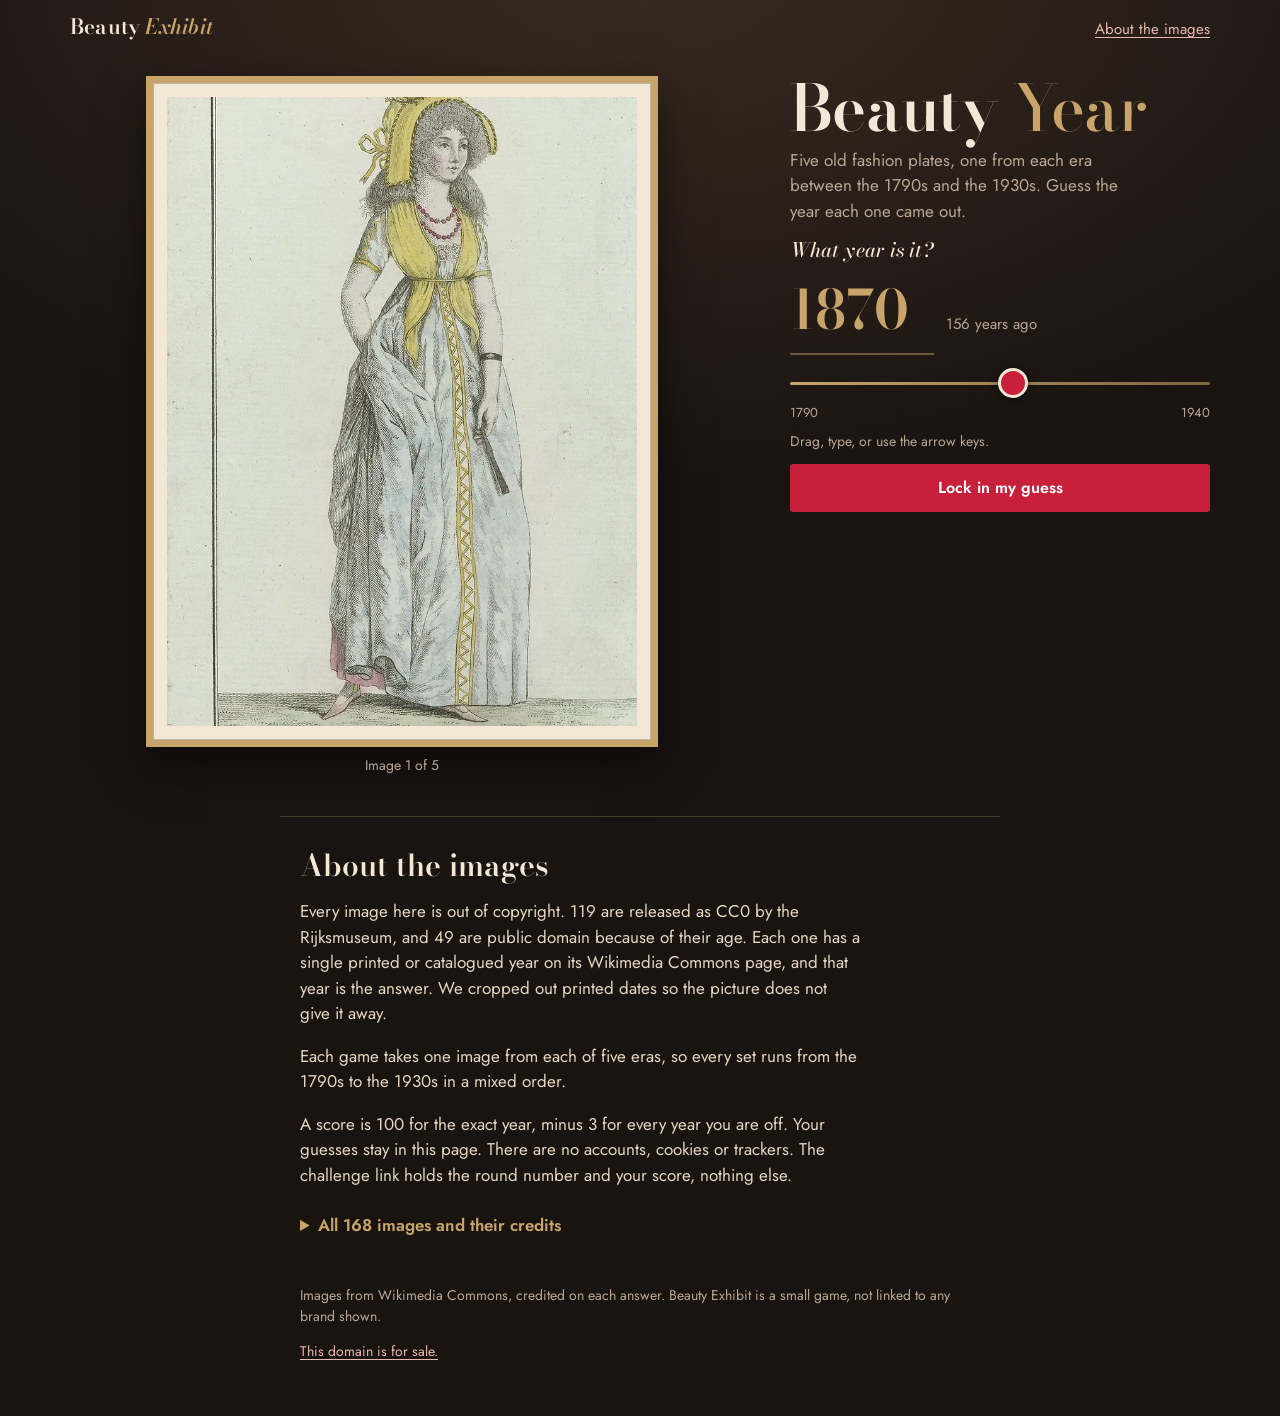
==== commit 02749468: "Beauty Year: intro line matches the plate pool, new og.png and GIFs" ====
--- a/docs/index.html
+++ b/docs/index.html
@@ -5,9 +5,9 @@
 <meta name="viewport" content="width=device-width, initial-scale=1">
 <meta name="robots" content="noindex,nofollow">
 <title>Beauty Year: guess when it was the look</title>
-<meta name="description" content="Five old fashion plates, ads and magazine covers. Guess the year of each one, then see the real date and the credit.">
+<meta name="description" content="Five old fashion plates from the 1790s to the 1930s. Guess the year of each one, then see the real date and the credit.">
 <meta property="og:title" content="Beauty Year">
-<meta property="og:description" content="Guess the year of five old beauty images. How close can you get?">
+<meta property="og:description" content="Guess the year of five old fashion plates. How close can you get?">
 <meta property="og:image" content="https://evanmack45.github.io/beautyexhibit-preview/og.png">
 <meta property="og:type" content="website">
 <meta name="theme-color" content="#1a1411">
@@ -25,7 +25,7 @@
 <main class="room" id="room" data-seed="20261125">
   <div class="intro">
     <h1>Beauty <i>Year</i></h1>
-    <p class="lede">Five old fashion plates, ads and covers. Guess the year each one came out.</p>
+    <p class="lede">Five old fashion plates, one from each era between the 1790s and the 1930s. Guess the year each one came out.</p>
     <p class="friend" id="friend-top" hidden></p>
   </div>
   <figure class="piece" id="piece">
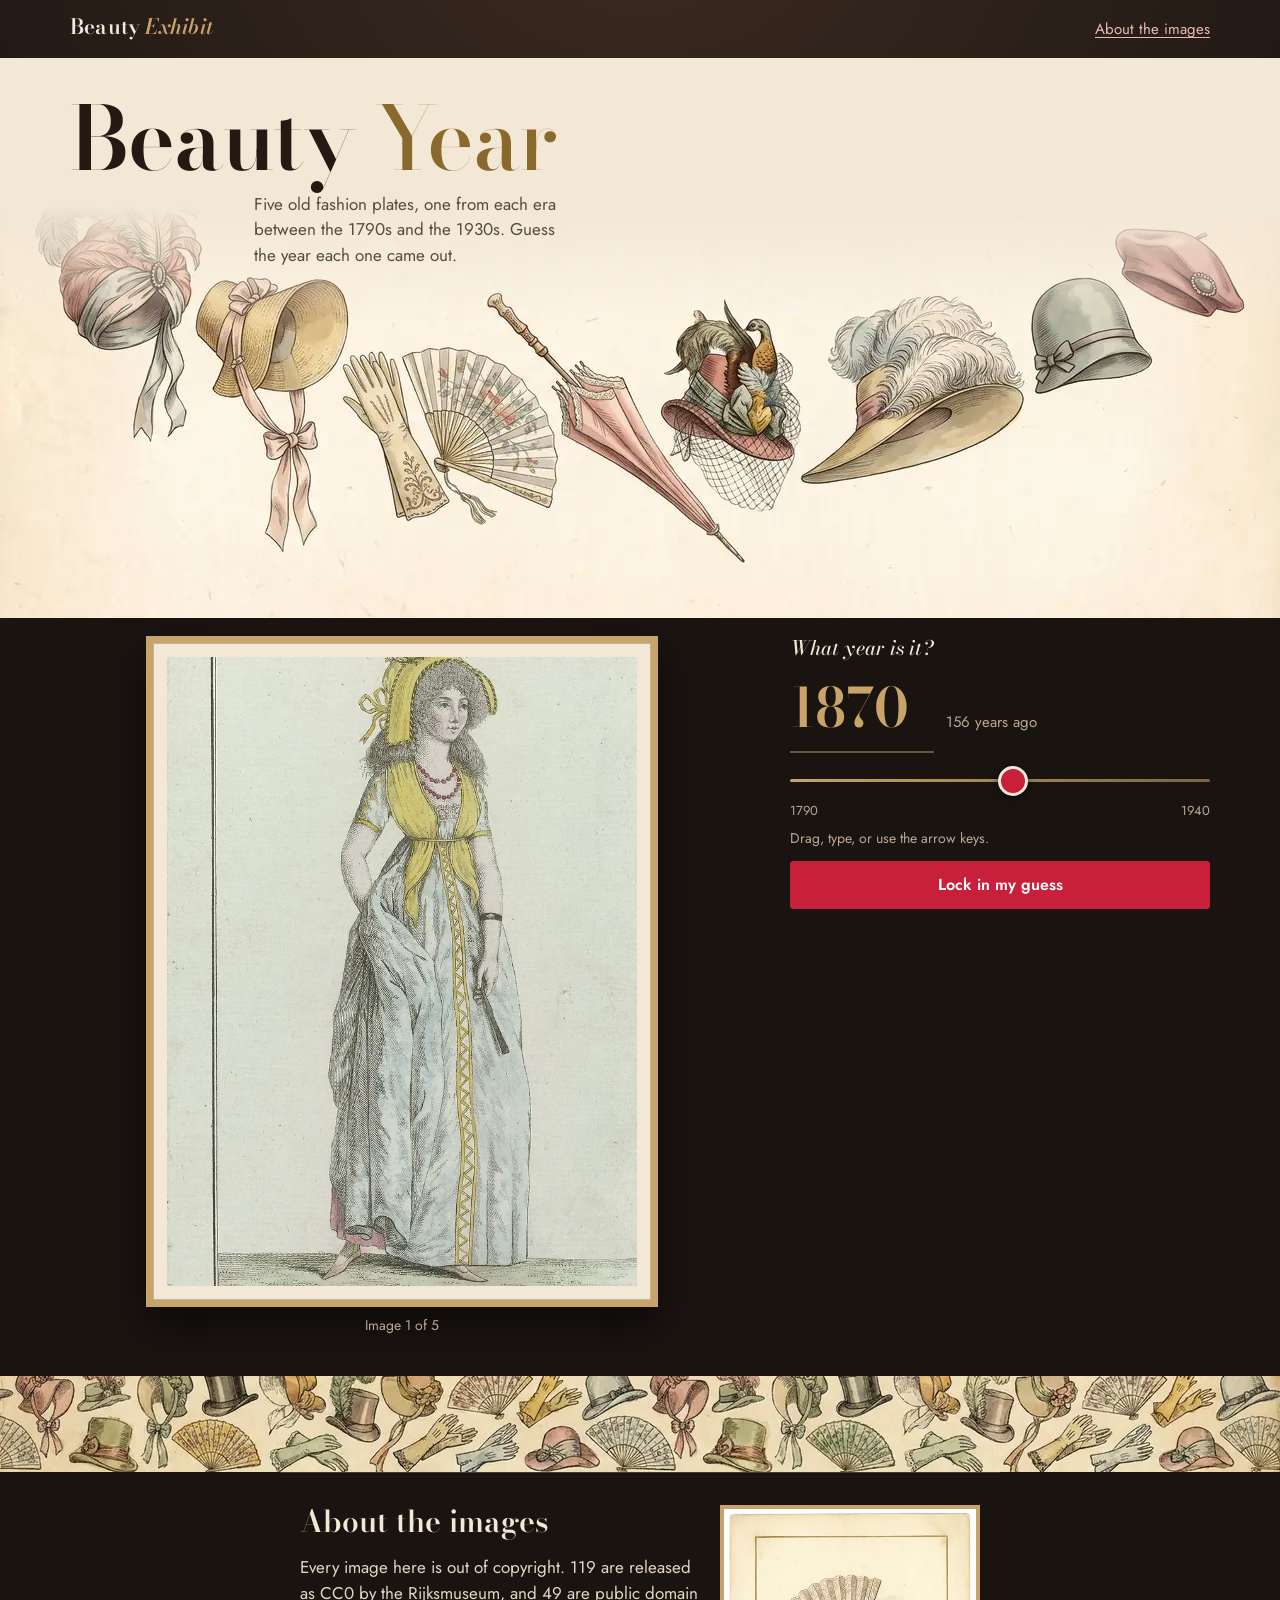
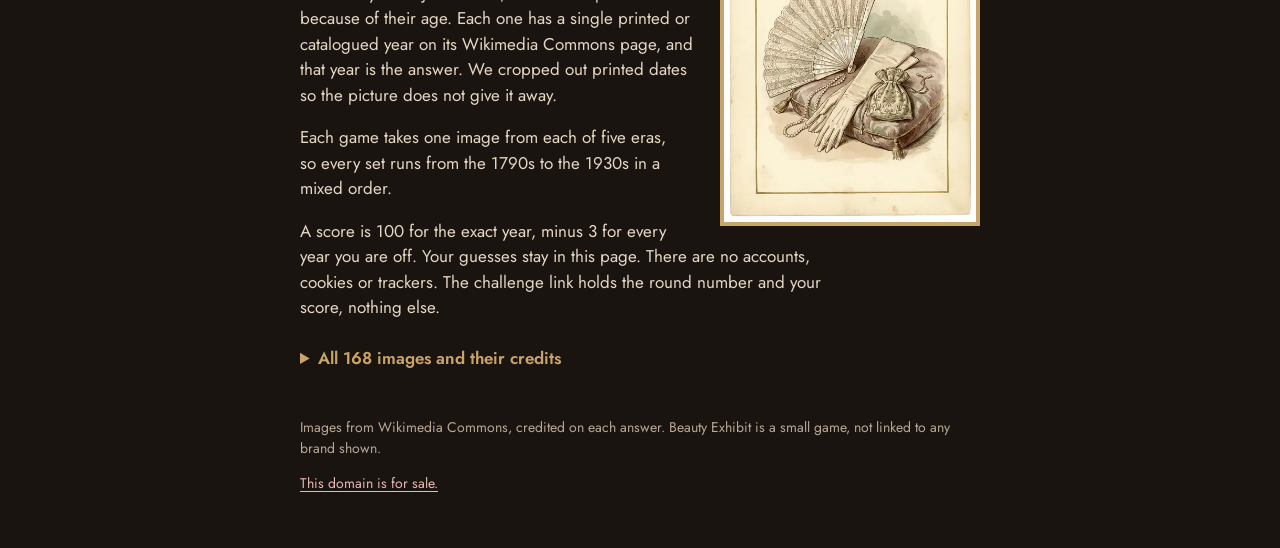
==== commit eb5d66e6: "Wire Dash art: accessories masthead, frieze, still life, og.jpg Hero is accessories-a (clean paper)." ====
--- a/docs/index.html
+++ b/docs/index.html
@@ -8,8 +8,12 @@
 <meta name="description" content="Five old fashion plates from the 1790s to the 1930s. Guess the year of each one, then see the real date and the credit.">
 <meta property="og:title" content="Beauty Year">
 <meta property="og:description" content="Guess the year of five old fashion plates. How close can you get?">
-<meta property="og:image" content="https://evanmack45.github.io/beautyexhibit-preview/og.png">
+<meta property="og:image" content="https://evanmack45.github.io/beautyexhibit-preview/og.jpg">
+<meta property="og:image:width" content="1200">
+<meta property="og:image:height" content="630">
+<meta property="og:image:alt" content="A Regency bonnet, a plumed lace hat and a 1920s cloche in a triangle above a lace fan and glove, hand-coloured on aged paper.">
 <meta property="og:type" content="website">
+<link rel="preload" as="image" href="img/hero.webp" imagesrcset="img/hero-800.webp 800w, img/hero.webp 1280w, img/hero-1920.webp 1920w" imagesizes="100vw">
 <meta name="theme-color" content="#1a1411">
 <link rel="preload" href="fonts/bodoni.woff2" as="font" type="font/woff2" crossorigin>
 <link rel="preload" href="fonts/jost.woff2" as="font" type="font/woff2" crossorigin>
@@ -22,12 +26,15 @@
   <a class="brand" href="./">Beauty <i>Exhibit</i></a>
   <a class="toplink" href="#about">About the images</a>
 </header>
-<main class="room" id="room" data-seed="20261125">
-  <div class="intro">
+<div class="mast">
+  <img class="mast-art" src="img/hero.webp" srcset="img/hero-800.webp 800w, img/hero.webp 1280w, img/hero-1920.webp 1920w" sizes="100vw" width="1280" height="714" alt="A hand-coloured procession of period accessories: turban, bonnet, gloves, fan, parasol, feathered hats, cloche and beret on aged paper." fetchpriority="high" decoding="async">
+  <div class="mast-copy">
     <h1>Beauty <i>Year</i></h1>
     <p class="lede">Five old fashion plates, one from each era between the 1790s and the 1930s. Guess the year each one came out.</p>
     <p class="friend" id="friend-top" hidden></p>
   </div>
+</div>
+<main class="room" id="room" data-seed="20261125">
   <figure class="piece" id="piece">
     <div class="frame"><img id="art" src="img/n9.webp" width="746" height="1000" style="--ar:0.7460" alt="Image 1 of 5. A yellow bonnet and wrap over a long white gown." decoding="async"></div>
     <figcaption class="count" id="count">Image 1 of 5</figcaption>
@@ -67,7 +74,9 @@
     <noscript><p class="msg">Guessing needs JavaScript. Here is the first image to look at. It is from 1798.</p></noscript>
   </section>
 </main>
+<img class="frieze" src="img/frieze.webp" srcset="img/frieze-800.webp 800w, img/frieze.webp 1280w" sizes="100vw" width="1280" height="182" alt="A repeating band of small period hats, bonnets, fans and gloves in watercolour on aged paper." loading="lazy" decoding="async">
 <section class="about" id="about" aria-labelledby="about-h">
+  <img class="still" src="img/still.webp" srcset="img/still-480.webp 480w, img/still.webp 720w" sizes="(min-width: 700px) 280px, 60vw" width="720" height="894" alt="An open lace fan, long gloves, a pearl necklace and an embroidered pouch on a tasselled velvet cushion inside a thin gold plate border." loading="lazy" decoding="async">
   <h2 id="about-h">About the images</h2>
   <p>Every image here is out of copyright. 119 are released as CC0 by the Rijksmuseum, and 49 are public domain because of their age. Each one has a single printed or catalogued year on its Wikimedia Commons page, and that year is the answer. We cropped out printed dates so the picture does not give it away.</p>
   <p>Each game takes one image from each of five eras, so every set runs from the 1790s to the 1930s in a mixed order.</p>
--- a/docs/style.css
+++ b/docs/style.css
@@ -147,3 +147,27 @@
 /* Inline links keep a 24px tap height. */
 .all a, .foot a, .toplink { padding-block: 3px; }
 .brand { line-height: 1.2; }
+
+/* === generated art === */
+.mast { position: relative; background: #f3e7d6; color: var(--ink); overflow: hidden; min-height: 280px; }
+.mast-art { position: absolute; inset: 0; width: 100%; height: 100%; object-fit: cover; object-position: center bottom; pointer-events: none; z-index: 0; }
+.mast::after { content: ""; position: absolute; inset: 0 0 auto 0; height: 48%; background: linear-gradient(to bottom, #f3e7d6 55%, rgba(243,231,214,0)); pointer-events: none; z-index: 1; }
+.mast-copy { position: relative; z-index: 2; max-width: 1180px; margin: 0 auto; padding: 24px 20px 140px; }
+.mast h1 { color: var(--ink); font-size: clamp(48px, 8vw, 88px); }
+.mast h1 i { color: #8a6a2c; }
+.mast .lede { color: #5c4a3a; max-width: 34ch; margin-top: 10px; }
+.frieze { display: block; width: 100%; height: 72px; object-fit: cover; object-position: center; background: #f3e7d6; }
+.about { position: relative; }
+.about::after { content: ""; display: table; clear: both; }
+.still { float: right; width: min(220px, 38vw); height: auto; margin: 0 0 16px 20px; border: 4px solid var(--gold); background: #f3e7d6; }
+@media (min-width: 900px) {
+  .mast { min-height: 560px; }
+  .mast-copy { padding: 36px 20px 300px; }
+  .mast .lede { max-width: 32ch; margin-left: 11.5rem; }
+  .frieze { height: 96px; }
+  .still { width: 260px; }
+}
+@media (max-width: 520px) {
+  .still { width: 140px; }
+  .mast-copy { padding-bottom: 120px; }
+}
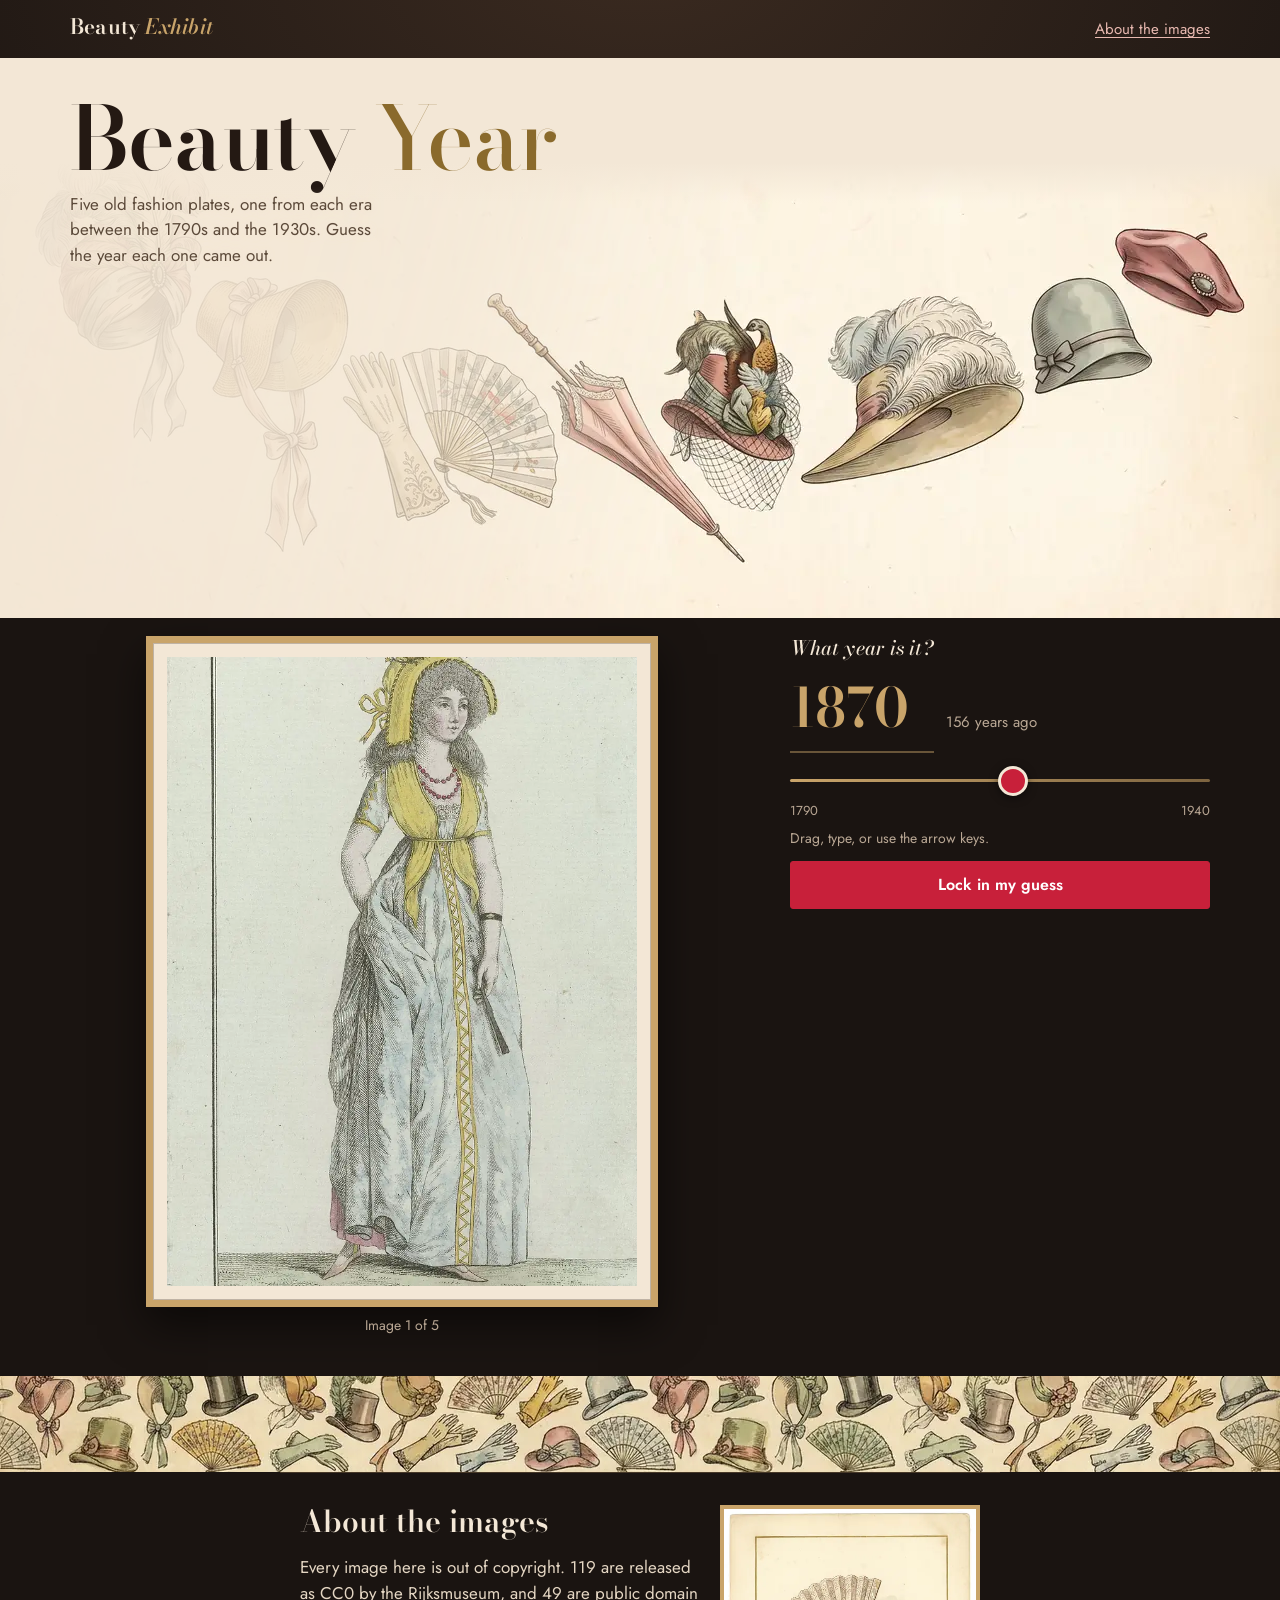
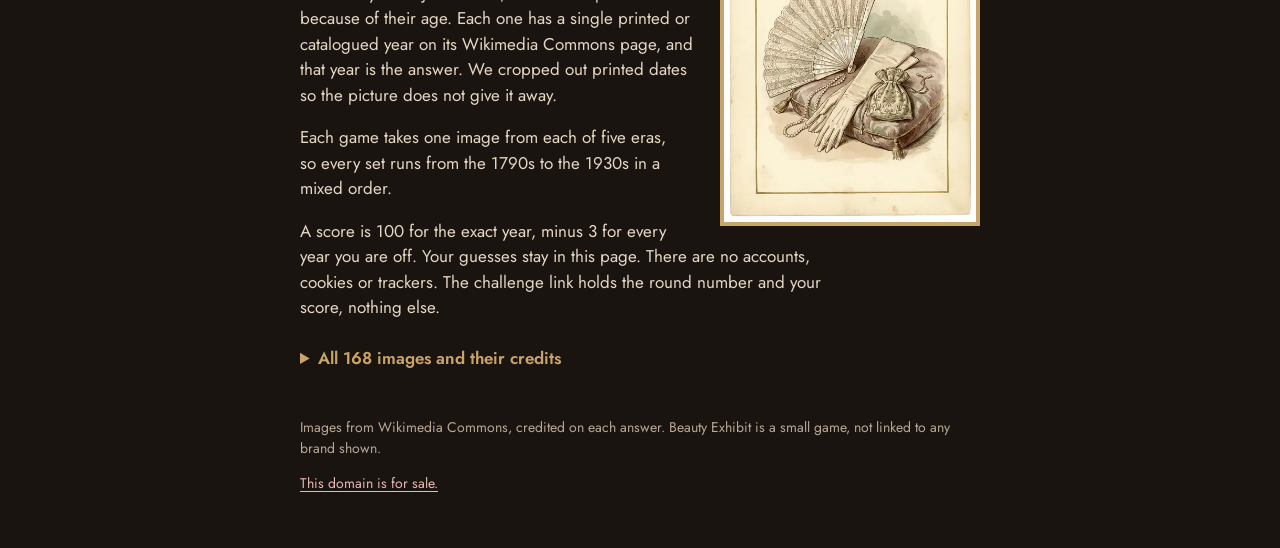
==== commit dd0326f1: "SEO fixes (Compass 11/25): WebApplication (GameApplication, free) JSON-LD on the home; new page /fas" ====
--- a/docs/index.html
+++ b/docs/index.html
@@ -3,16 +3,18 @@
 <head>
 <meta charset="utf-8">
 <meta name="viewport" content="width=device-width, initial-scale=1">
-<meta name="robots" content="noindex,nofollow">
+<link rel="canonical" href="https://beautyexhibit.com/">
+<meta property="og:url" content="https://beautyexhibit.com/">
 <title>Beauty Year: guess when it was the look</title>
 <meta name="description" content="Five old fashion plates from the 1790s to the 1930s. Guess the year of each one, then see the real date and the credit.">
 <meta property="og:title" content="Beauty Year">
 <meta property="og:description" content="Guess the year of five old fashion plates. How close can you get?">
-<meta property="og:image" content="https://evanmack45.github.io/beautyexhibit-preview/og.jpg">
+<meta property="og:image" content="https://beautyexhibit.com/og.jpg">
 <meta property="og:image:width" content="1200">
 <meta property="og:image:height" content="630">
 <meta property="og:image:alt" content="A Regency bonnet, a plumed lace hat and a 1920s cloche in a triangle above a lace fan and glove, hand-coloured on aged paper.">
 <meta property="og:type" content="website">
+<script type="application/ld+json">{"@context":"https://schema.org","@type":"WebApplication","name":"Beauty Year","url":"https://beautyexhibit.com/","description":"Five old fashion plates from the 1790s to the 1930s. Guess the year of each one, then see the real date and the credit.","applicationCategory":"GameApplication","operatingSystem":"Any","browserRequirements":"Requires JavaScript","isAccessibleForFree":true,"offers":{"@type":"Offer","price":"0","priceCurrency":"USD"}}</script>
 <link rel="preload" as="image" href="img/hero.webp" imagesrcset="img/hero-800.webp 800w, img/hero.webp 1280w, img/hero-1920.webp 1920w" imagesizes="100vw">
 <meta name="theme-color" content="#1a1411">
 <link rel="preload" href="fonts/bodoni.woff2" as="font" type="font/woff2" crossorigin>
@@ -61,8 +63,13 @@
     </div>
     <div class="end" id="end" hidden>
       <p class="friend" id="friend" hidden></p>
+      <div class="end-head">
+      <div>
       <p class="final"><span class="big" id="e-score"></span><span class="of">out of 500</span></p>
       <p class="verdict" id="e-verdict"></p>
+      </div>
+      <img id="e-object" src="img/verdict-curator-400.webp" srcset="img/verdict-curator-400.webp 400w, img/verdict-curator-1024.webp 1024w" sizes="112px" width="400" height="400" alt="" decoding="async" hidden>
+      </div>
       <ol class="recap" id="recap"></ol>
       <div class="actions">
         <button type="button" class="btn hot" id="save">Save score card</button>
--- a/docs/style.css
+++ b/docs/style.css
@@ -84,6 +84,9 @@
 .label .btn.hot { width: 100%; }
 
 .end { display: grid; gap: 4px; }
+.end-head { display: flex; align-items: center; gap: 16px; flex-wrap: wrap; }
+#e-object { width: 112px; height: 112px; flex: 0 0 112px; object-fit: contain; }
+#e-object[hidden] { display: none; }
 .final { margin: 0; display: flex; align-items: baseline; gap: 12px; }
 .end .big { font-size: 96px; color: var(--gold); }
 .of { color: var(--mute); font-size: 16px; }
@@ -151,11 +154,48 @@
 /* === generated art === */
 .mast { position: relative; background: #f3e7d6; color: var(--ink); overflow: hidden; min-height: 280px; }
 .mast-art { position: absolute; inset: 0; width: 100%; height: 100%; object-fit: cover; object-position: center bottom; pointer-events: none; z-index: 0; }
-.mast::after { content: ""; position: absolute; inset: 0 0 auto 0; height: 48%; background: linear-gradient(to bottom, #f3e7d6 55%, rgba(243,231,214,0)); pointer-events: none; z-index: 1; }
+/* Quiet zone for the mast type: the accessories fade into the cream paper
+   under the title and lede, so hat and fan lines recede instead of sitting
+   in the letters. The frieze stays visible below and (on a wide screen) to
+   the right. No extra image and no layout shift (the art is already
+   position:absolute). */
+.mast-art {
+  -webkit-mask-image: linear-gradient(to bottom,
+    rgba(0,0,0,.04) 0%,
+    rgba(0,0,0,.08) 28%,
+    rgba(0,0,0,.16) 48%,
+    rgba(0,0,0,.36) 62%,
+    rgba(0,0,0,.82) 76%,
+    #000 90%);
+  mask-image: linear-gradient(to bottom,
+    rgba(0,0,0,.04) 0%,
+    rgba(0,0,0,.08) 28%,
+    rgba(0,0,0,.16) 48%,
+    rgba(0,0,0,.36) 62%,
+    rgba(0,0,0,.82) 76%,
+    #000 90%);
+}
+/* A short cream cap under the title; the mask carries the rest so the
+   lede is not left on the hats. Was a 48% overlay that faded too soon. */
+.mast::after { content: ""; position: absolute; inset: 0 0 auto 0; height: 26%; background: linear-gradient(to bottom, #f3e7d6 72%, rgba(243,231,214,0)); pointer-events: none; z-index: 1; }
 .mast-copy { position: relative; z-index: 2; max-width: 1180px; margin: 0 auto; padding: 24px 20px 140px; }
 .mast h1 { color: var(--ink); font-size: clamp(48px, 8vw, 88px); }
 .mast h1 i { color: #8a6a2c; }
-.mast .lede { color: #5c4a3a; max-width: 34ch; margin-top: 10px; }
+.mast .lede {
+  color: #5c4a3a;
+  max-width: 34ch;
+  margin-top: 10px;
+  /* Soft cream halo so leftover hat lines cannot sit inside the letters. */
+  text-shadow:
+    0 0 6px #f3e7d6,
+    0 0 12px #f3e7d6,
+    0 0 18px #f3e7d6,
+    1px 0 0 #f3e7d6,
+    -1px 0 0 #f3e7d6,
+    0 1px 0 #f3e7d6,
+    0 -1px 0 #f3e7d6;
+}
+
 .frieze { display: block; width: 100%; height: 72px; object-fit: cover; object-position: center; background: #f3e7d6; }
 .about { position: relative; }
 .about::after { content: ""; display: table; clear: both; }
@@ -163,11 +203,52 @@
 @media (min-width: 900px) {
   .mast { min-height: 560px; }
   .mast-copy { padding: 36px 20px 300px; }
-  .mast .lede { max-width: 32ch; margin-left: 11.5rem; }
+  .mast-art {
+    -webkit-mask-image: linear-gradient(105deg,
+      rgba(0,0,0,.06) 0%,
+      rgba(0,0,0,.12) 26%,
+      rgba(0,0,0,.28) 36%,
+      rgba(0,0,0,.62) 46%,
+      rgba(0,0,0,.92) 56%,
+      #000 66%);
+    mask-image: linear-gradient(105deg,
+      rgba(0,0,0,.06) 0%,
+      rgba(0,0,0,.12) 26%,
+      rgba(0,0,0,.28) 36%,
+      rgba(0,0,0,.62) 46%,
+      rgba(0,0,0,.92) 56%,
+      #000 66%);
+  }
+  .mast .lede { max-width: 32ch; margin-left: 0; }
   .frieze { height: 96px; }
   .still { width: 260px; }
 }
+@media (min-width: 900px) and (max-height: 860px) {
+  .mast { min-height: 400px; }
+  .mast-copy { padding: 24px 20px 160px; }
+}
+@media (max-width: 899px) {
+  .mast { min-height: 230px; }
+  .mast-copy { padding: 16px 20px 88px; }
+  #art { --h: 27vh; }
+}
 @media (max-width: 520px) {
   .still { width: 140px; }
-  .mast-copy { padding-bottom: 120px; }
-}
+  .mast-copy { padding-bottom: 72px; }
+}
+
+/* ---------- /fashion-plates-by-decade/ ---------- */
+.dec { max-width: 760px; margin: 0 auto; padding: 8px 20px 32px; }
+.dec h1 { font-size: clamp(34px, 8vw, 52px); }
+.dec-a { color: #e4d6c3; max-width: 36em; margin: 12px 0 20px; font-size: 18px; }
+.dec-list { list-style: none; margin: 0 0 22px; padding: 0; }
+.dec-list li { display: grid; grid-template-columns: 96px 1fr; gap: 16px; padding: 14px 0; border-top: 1px solid rgba(201, 164, 106, 0.25); align-items: start; }
+.dec-img { display: block; background: var(--cream); padding: 4px; border: 2px solid var(--gold); line-height: 0; }
+.dec-img img { display: block; width: 100%; height: auto; background: #d9cbb7; }
+.dec-list p { margin: 0; }
+.dec-y b { font: 600 26px/1 var(--display); color: var(--gold); }
+.dec-y span { color: var(--mute); font-size: 14px; margin-left: 6px; }
+.dec-look { margin: 4px 0 6px !important; color: var(--cream); }
+.dec-cr { font-size: 14px; color: var(--mute); }
+.dec-go { display: inline-block; text-decoration: none; text-align: center; }
+@media (min-width: 700px) { .dec-list li { grid-template-columns: 140px 1fr; gap: 24px; } }
